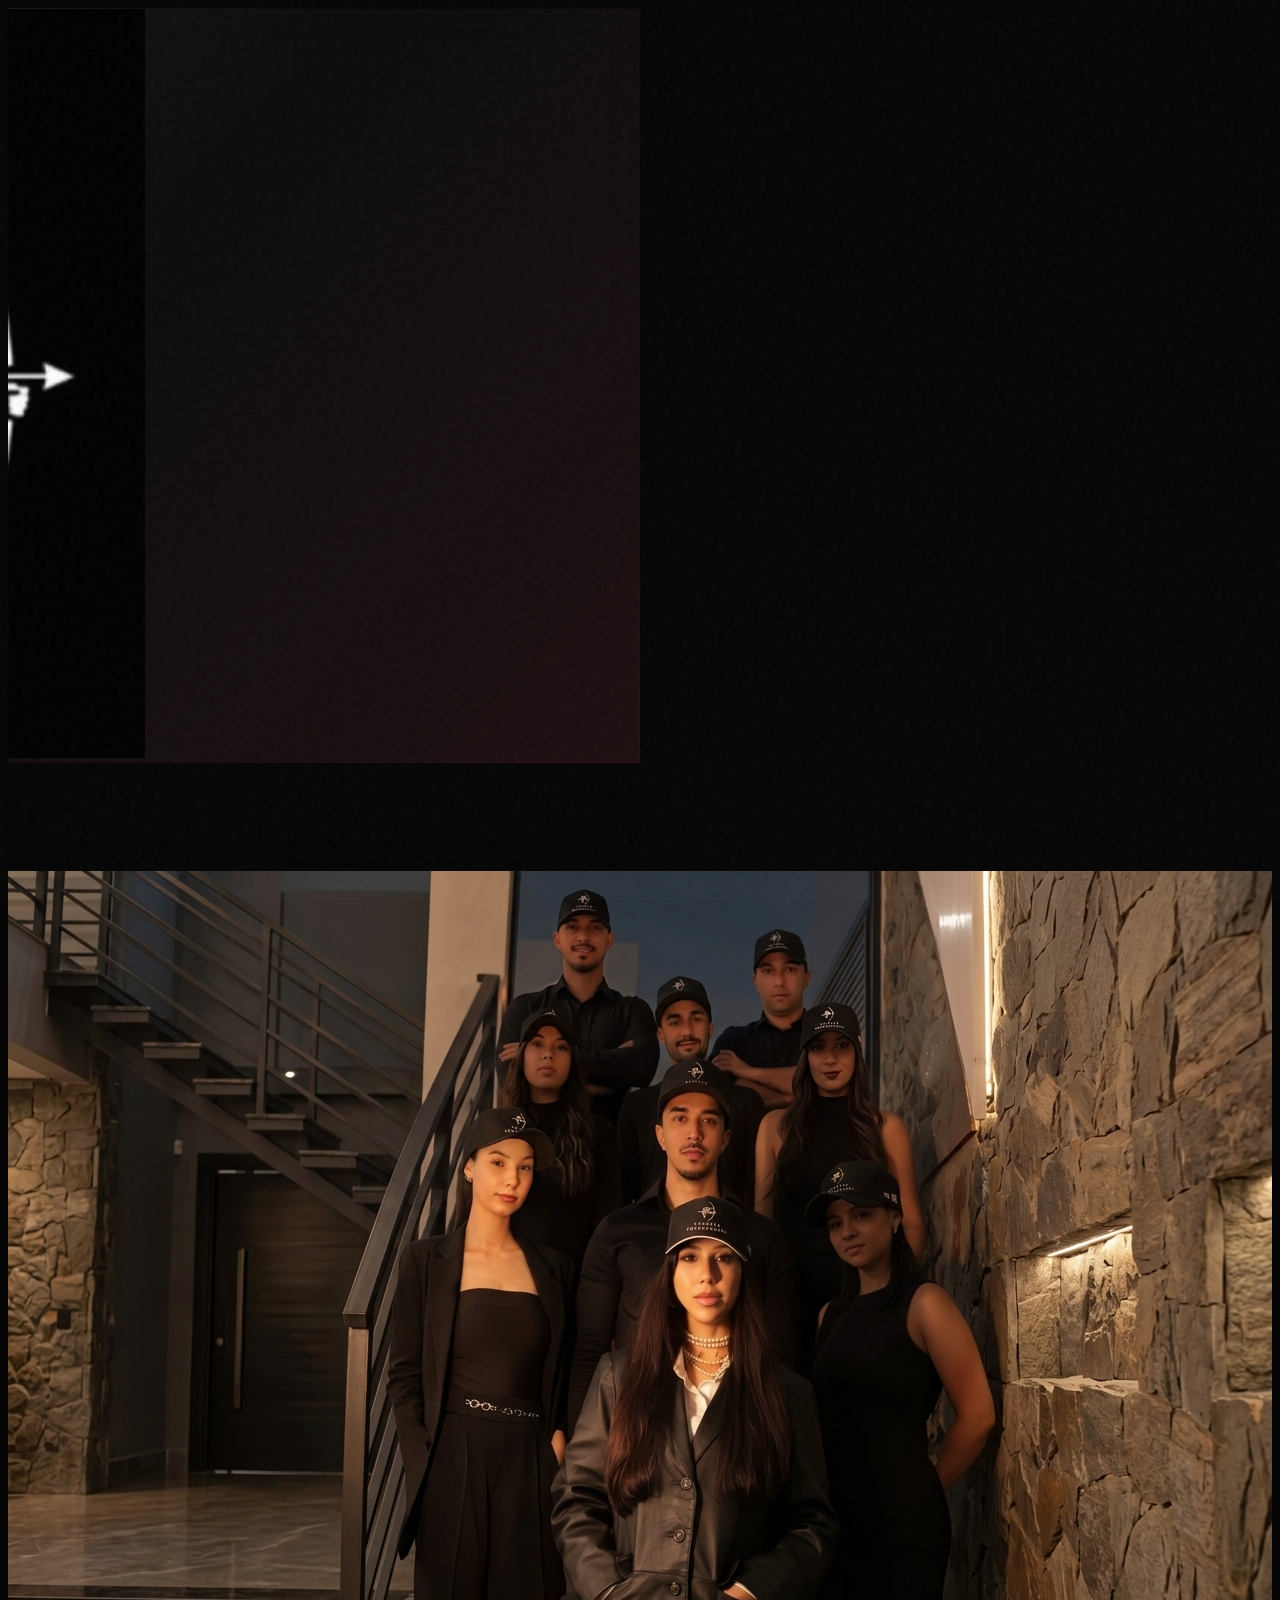
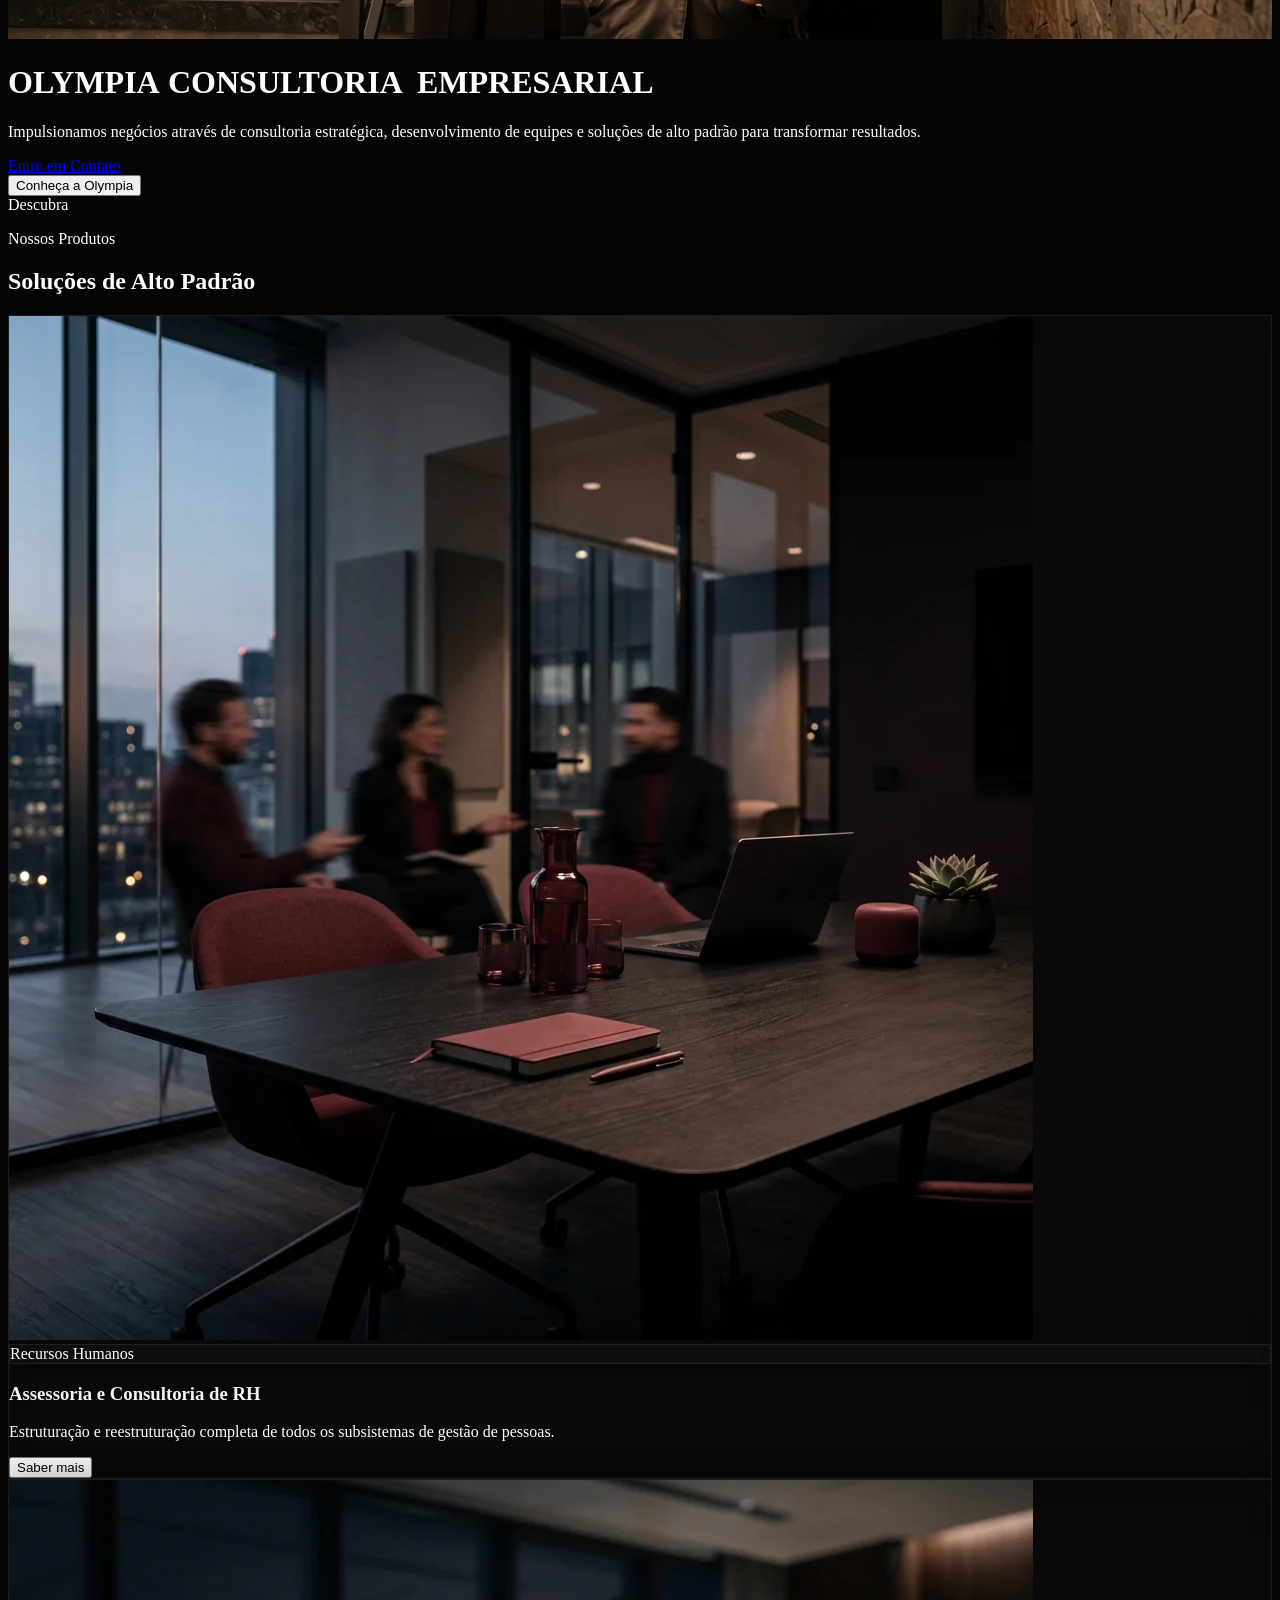
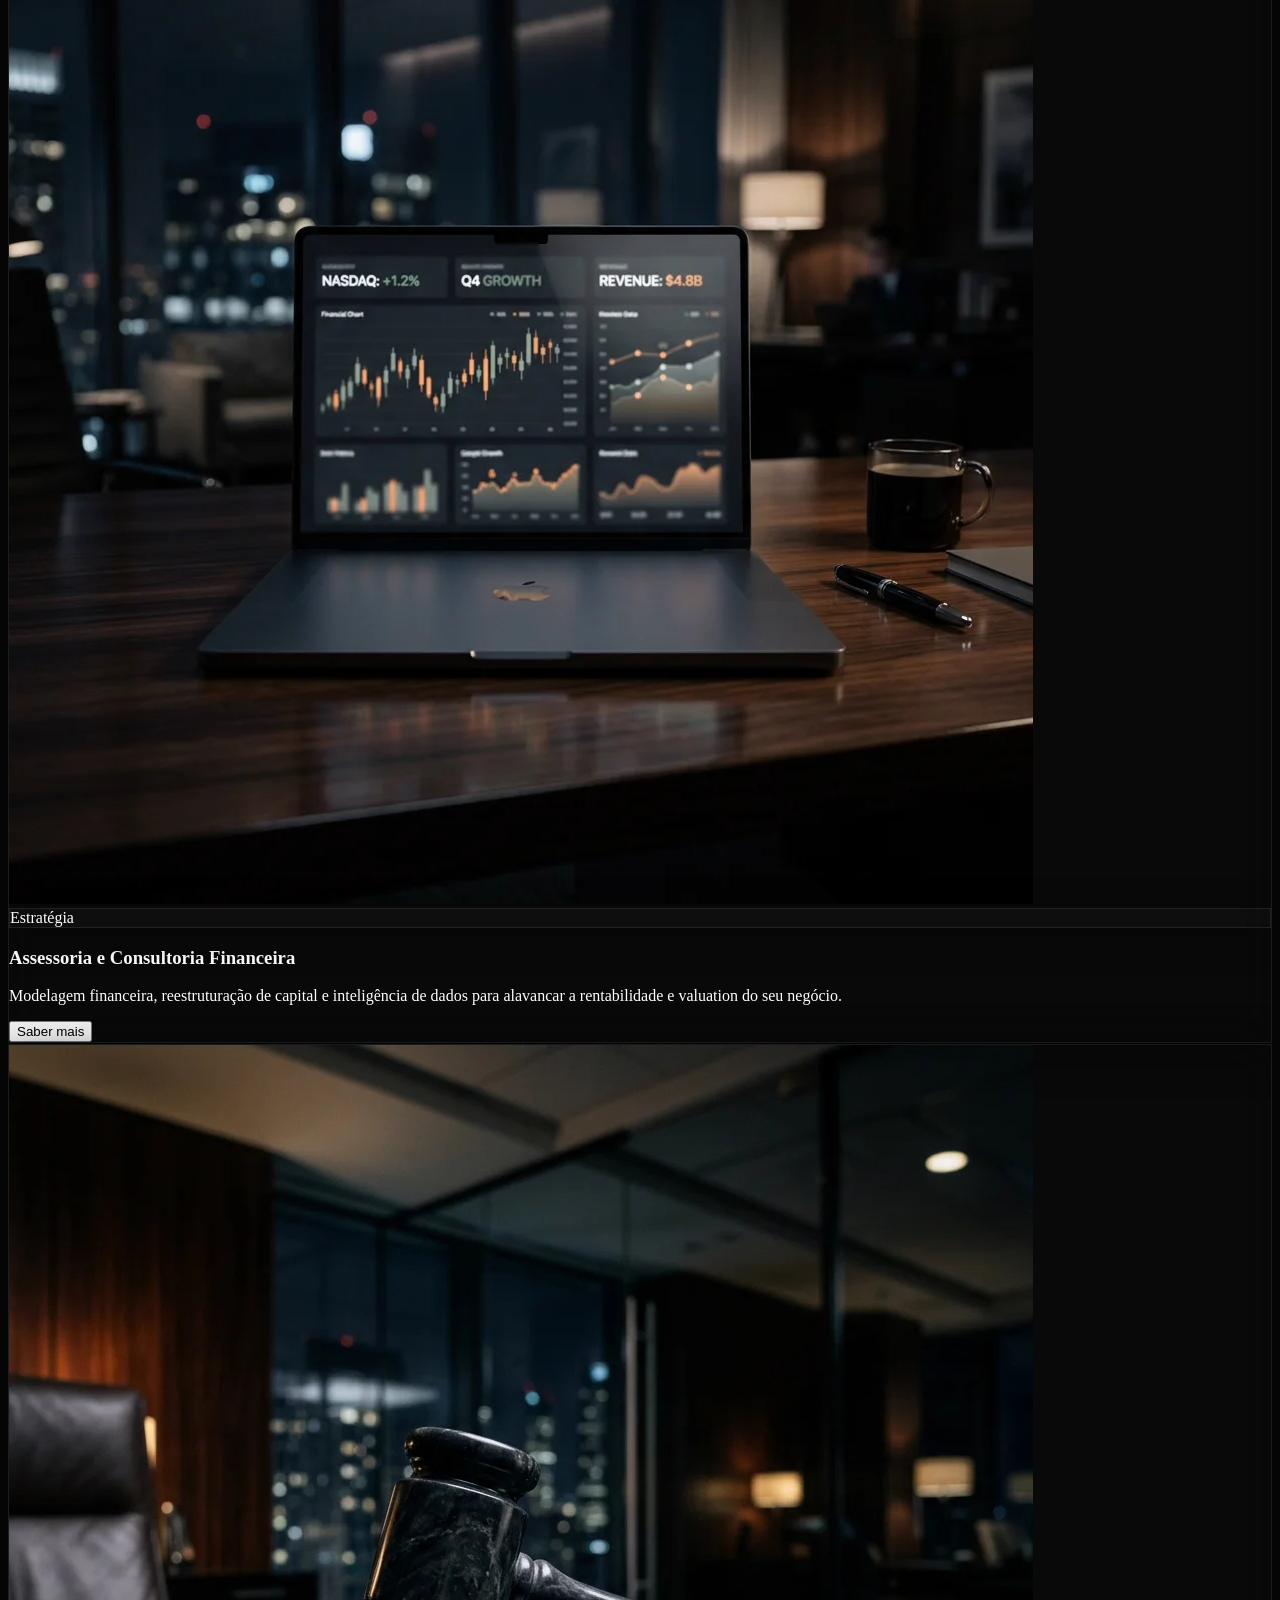
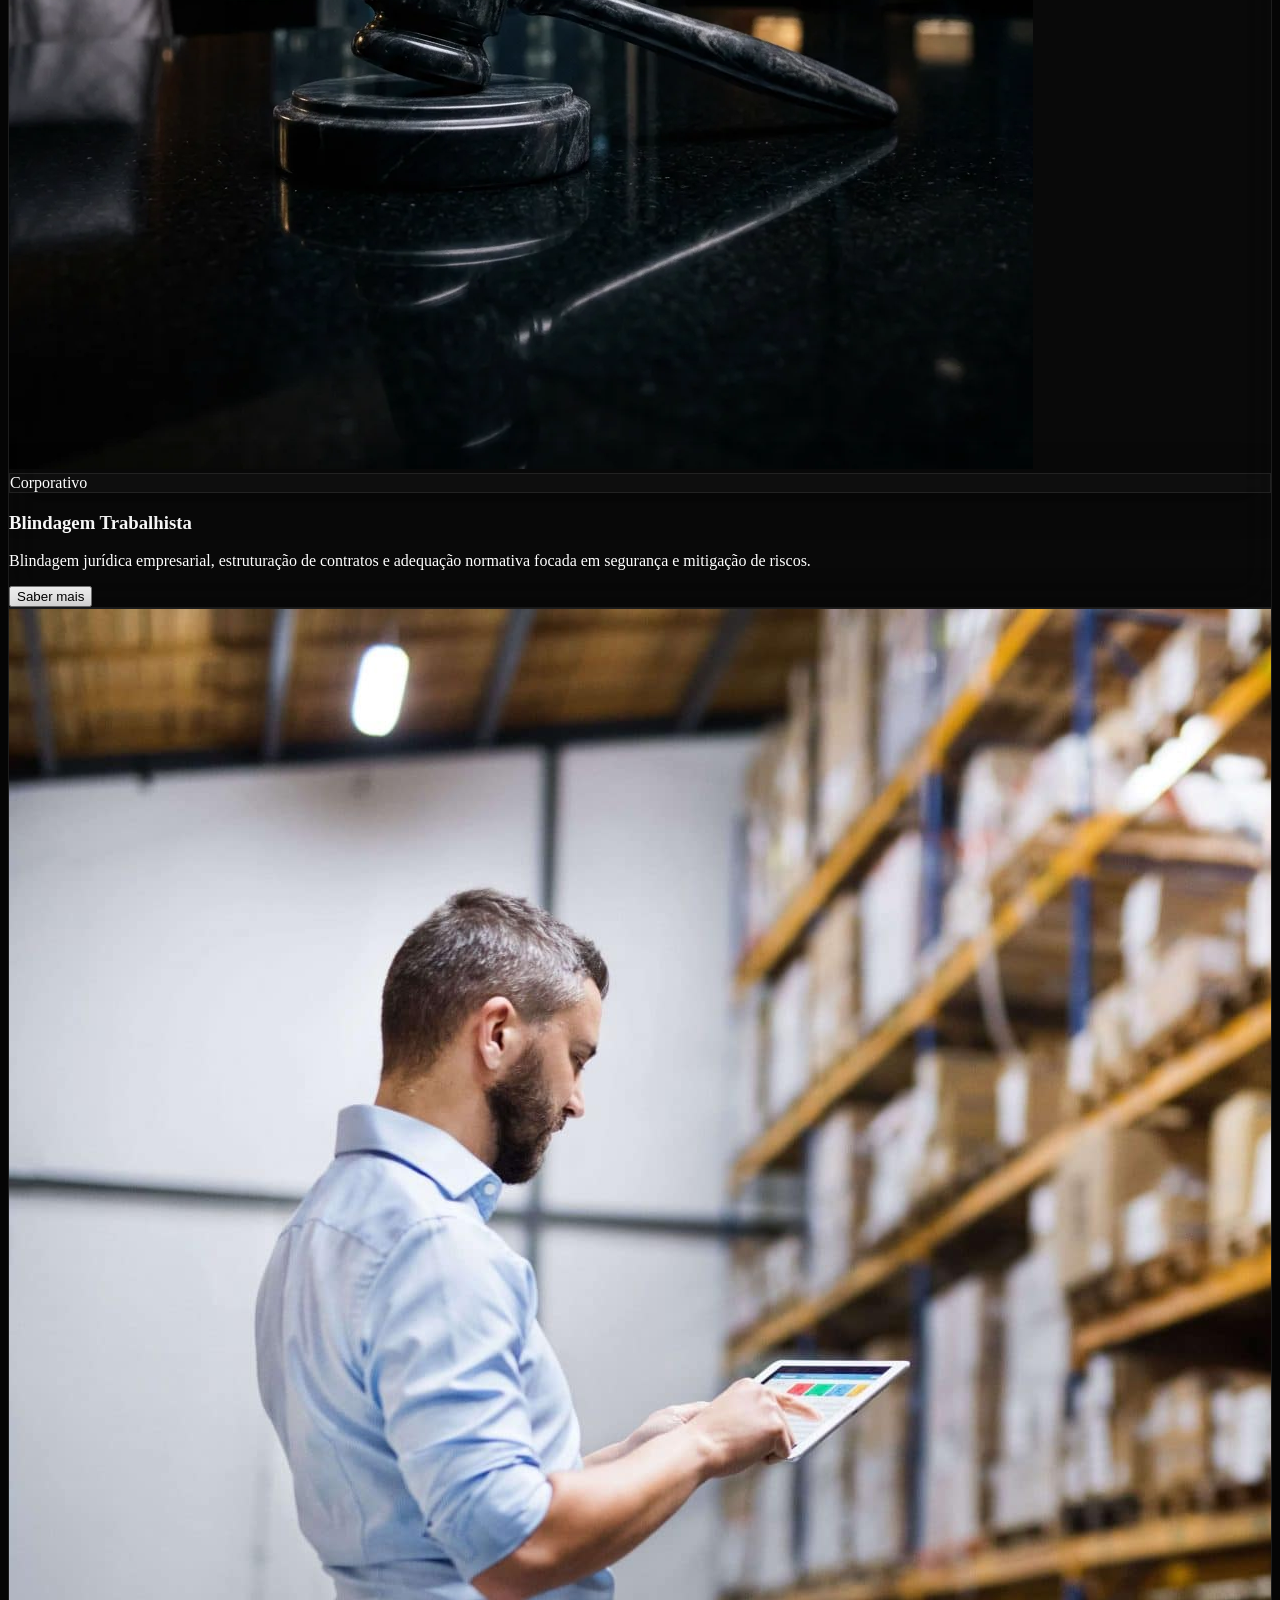
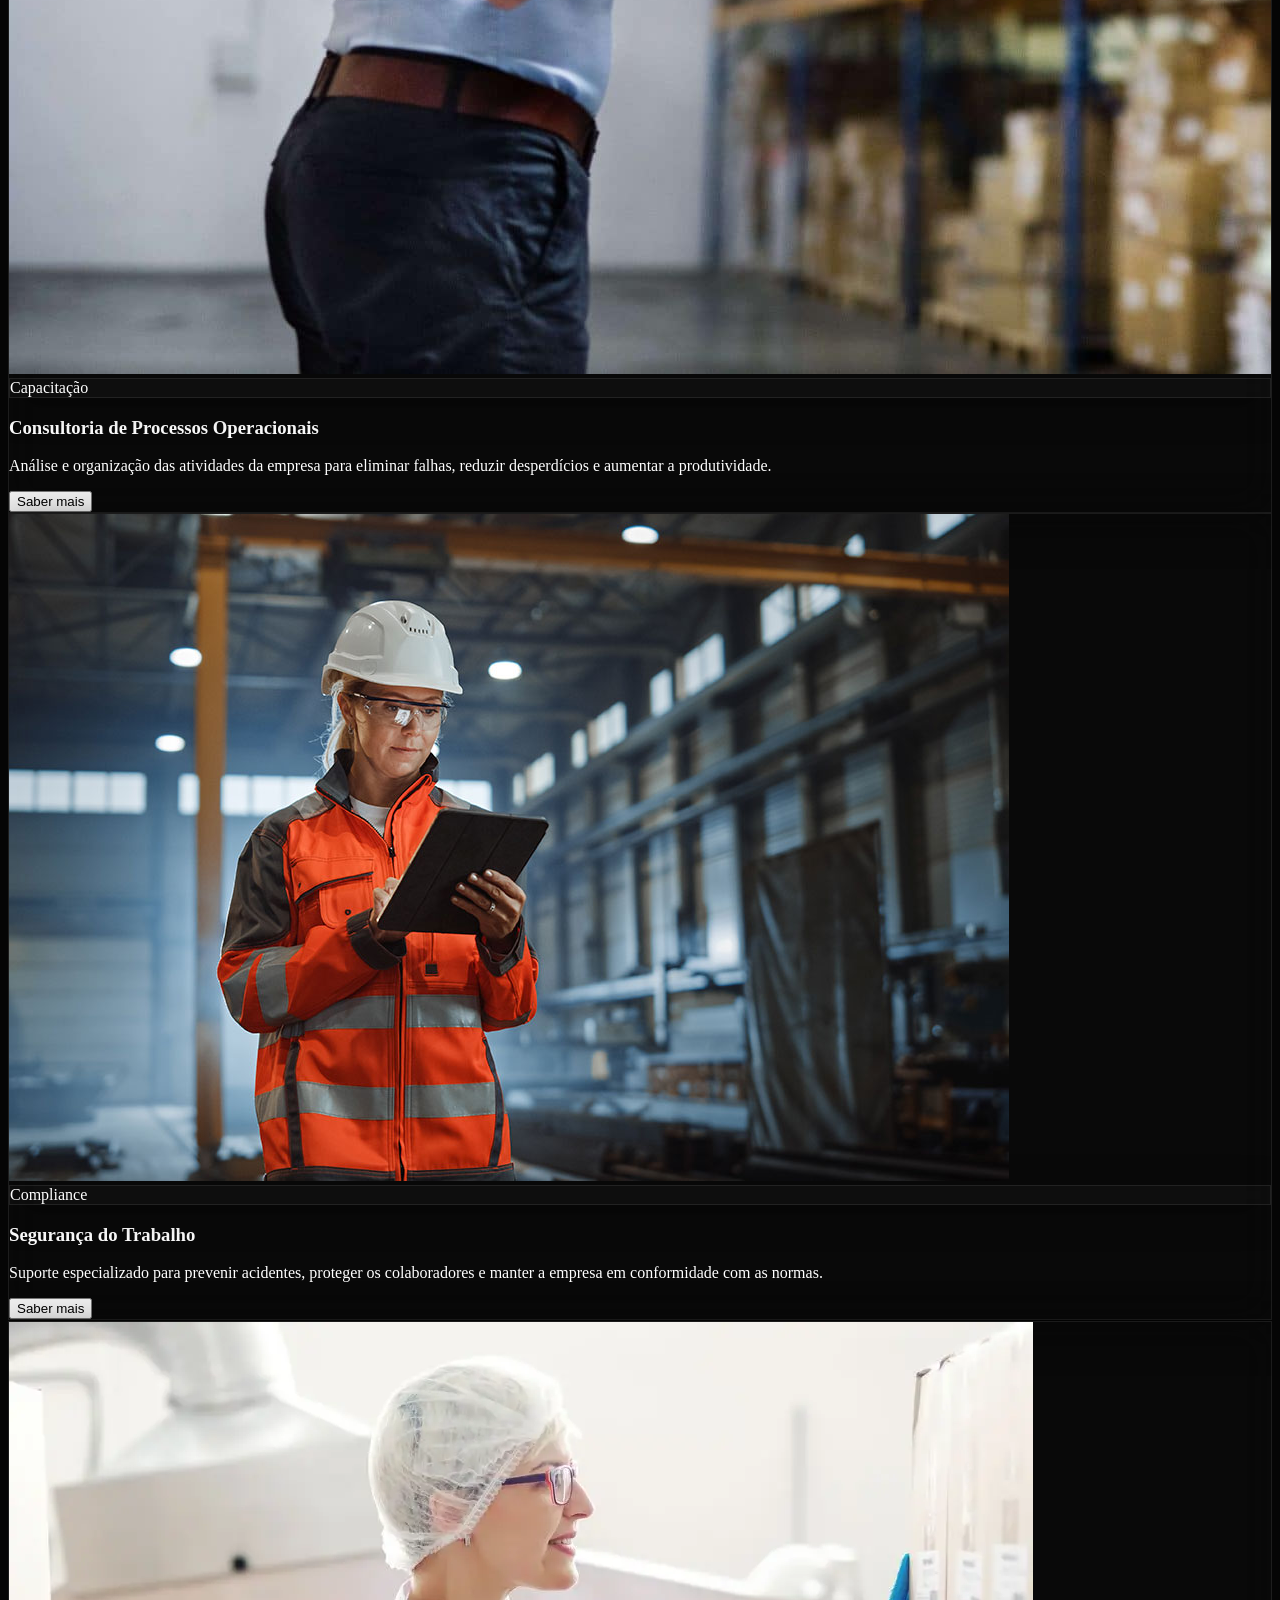
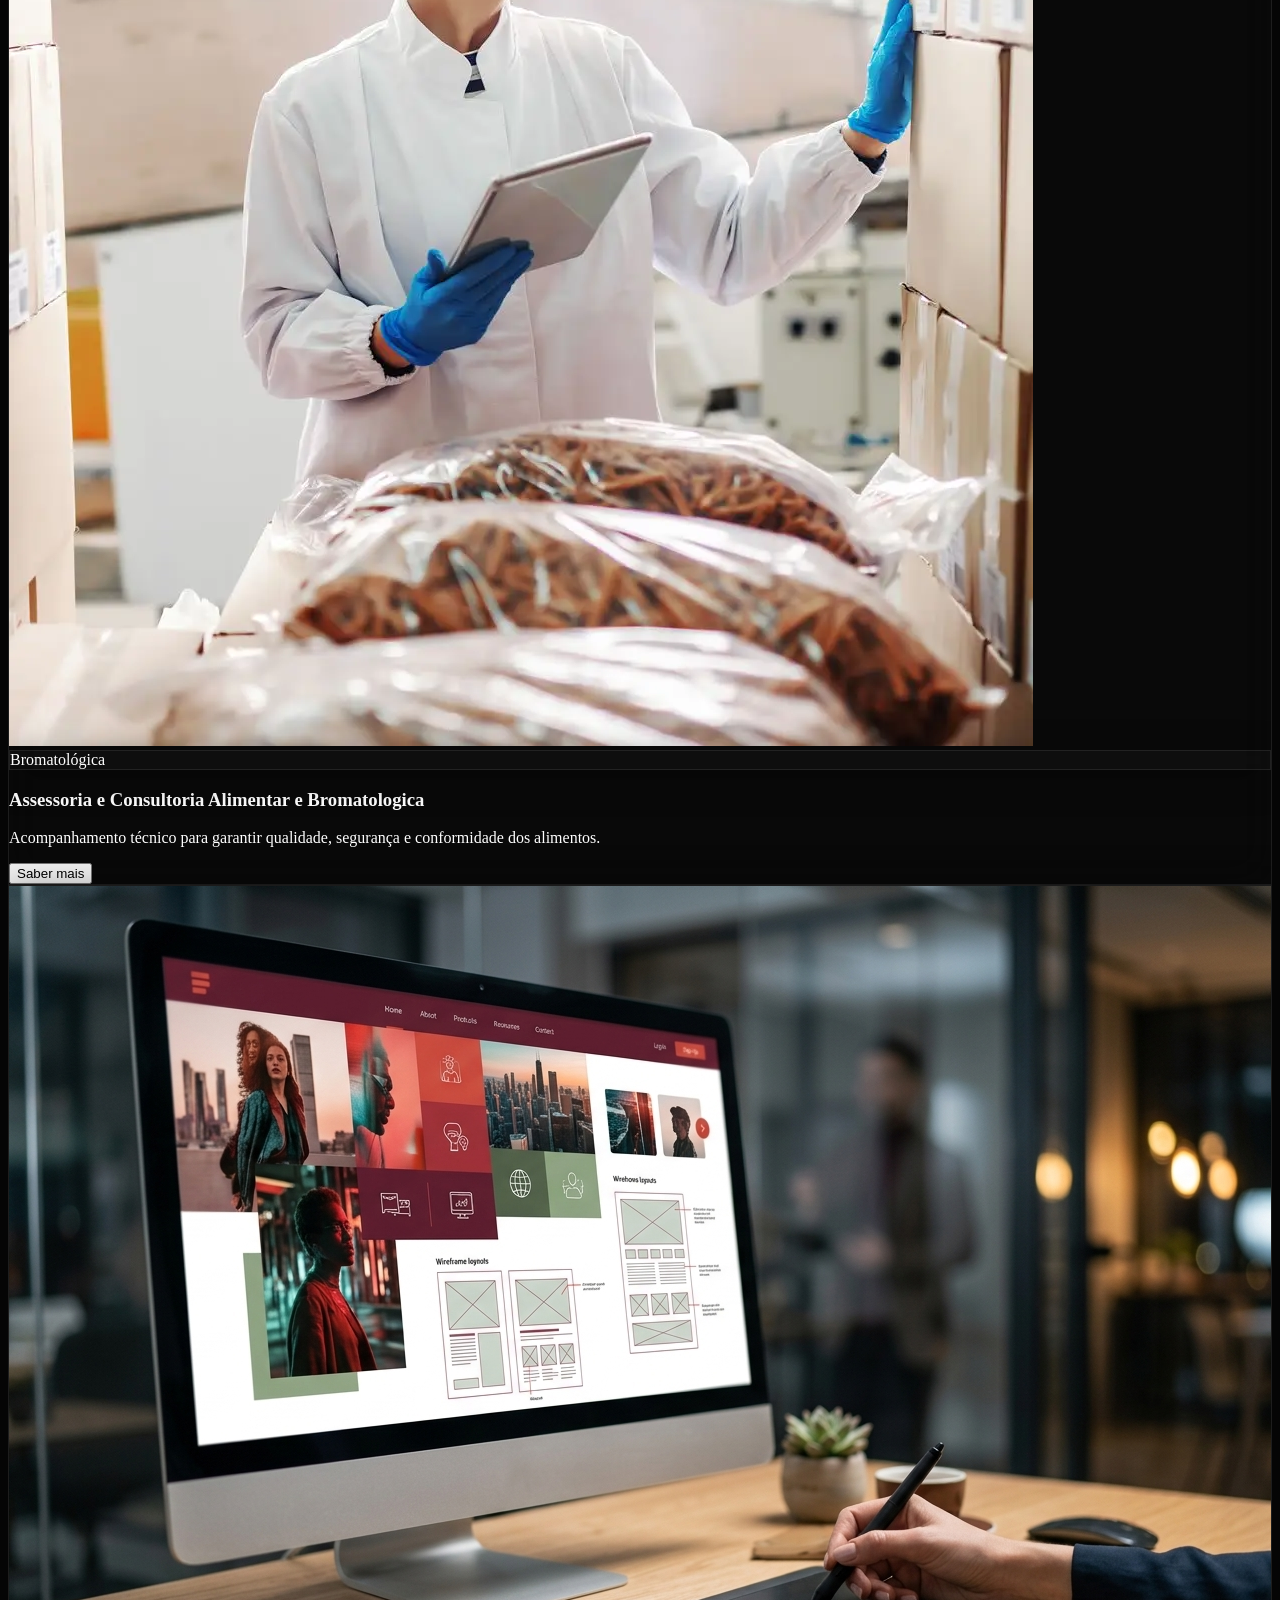
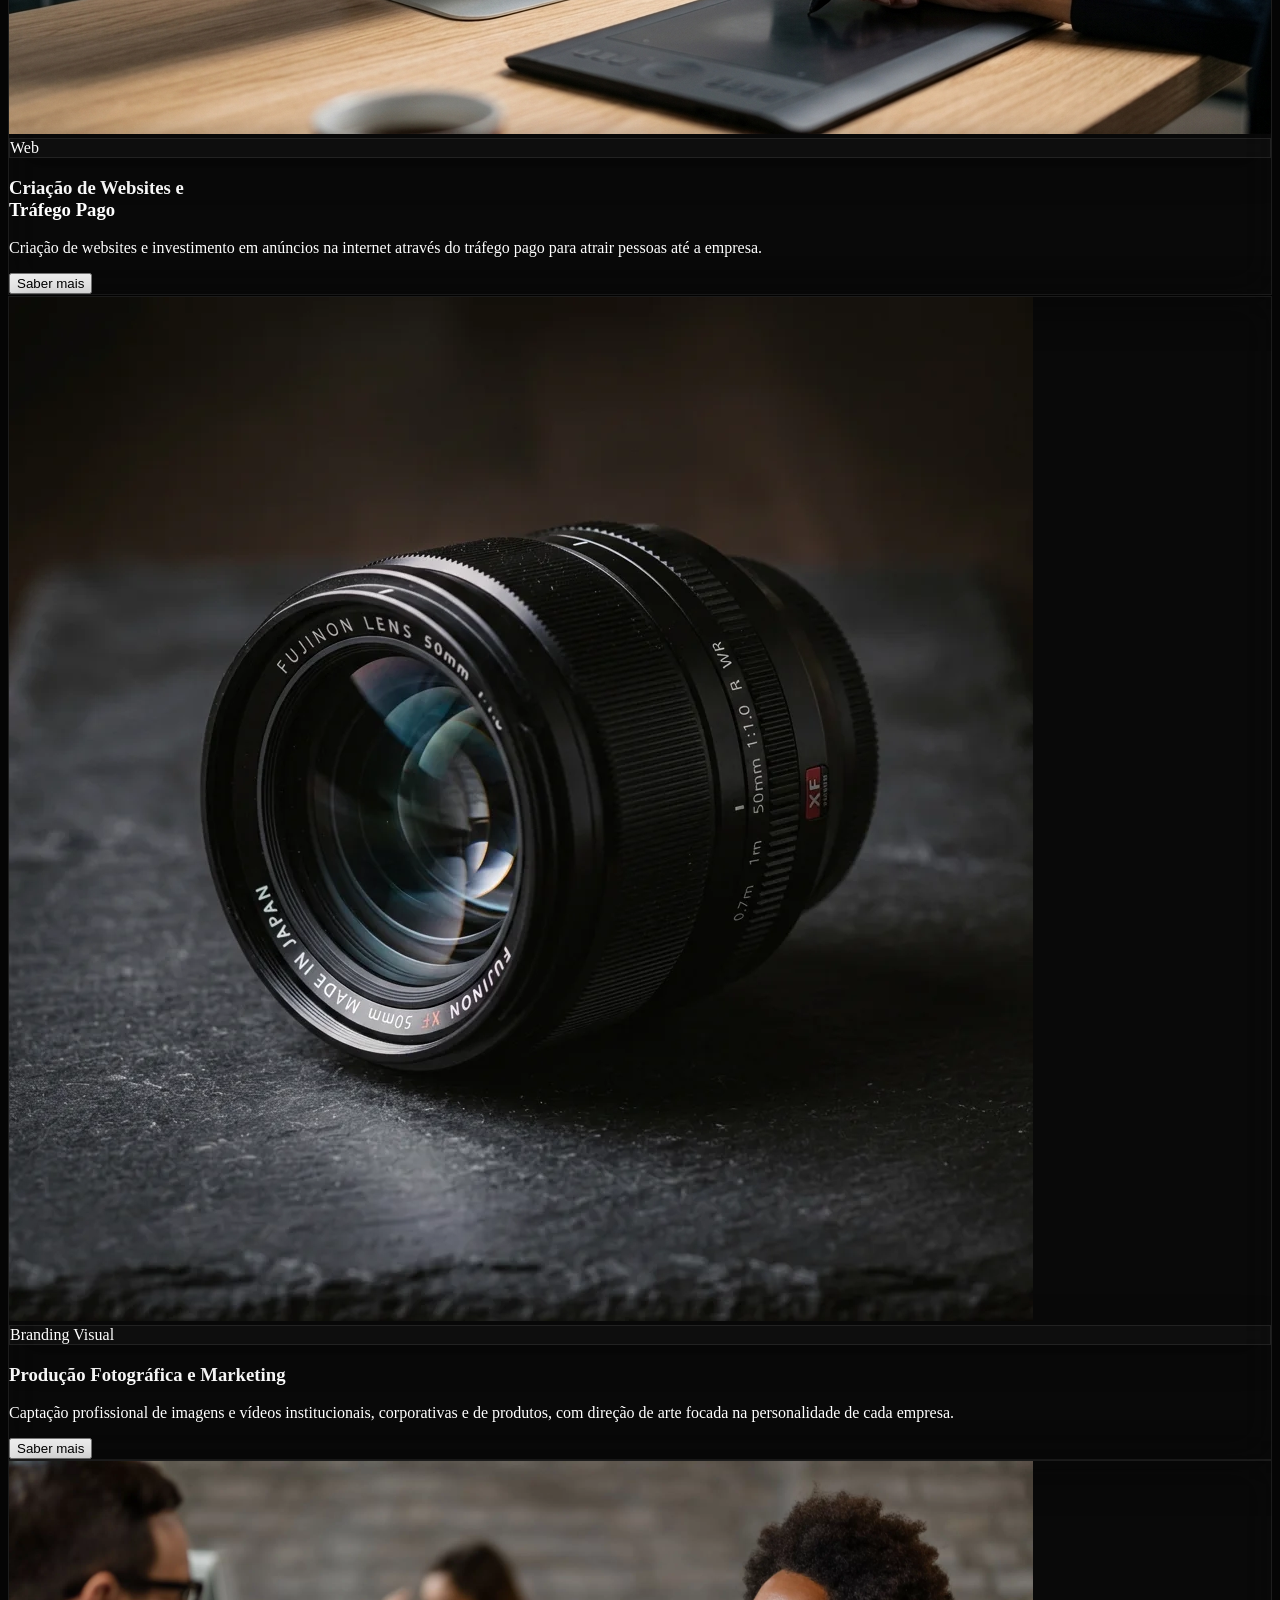
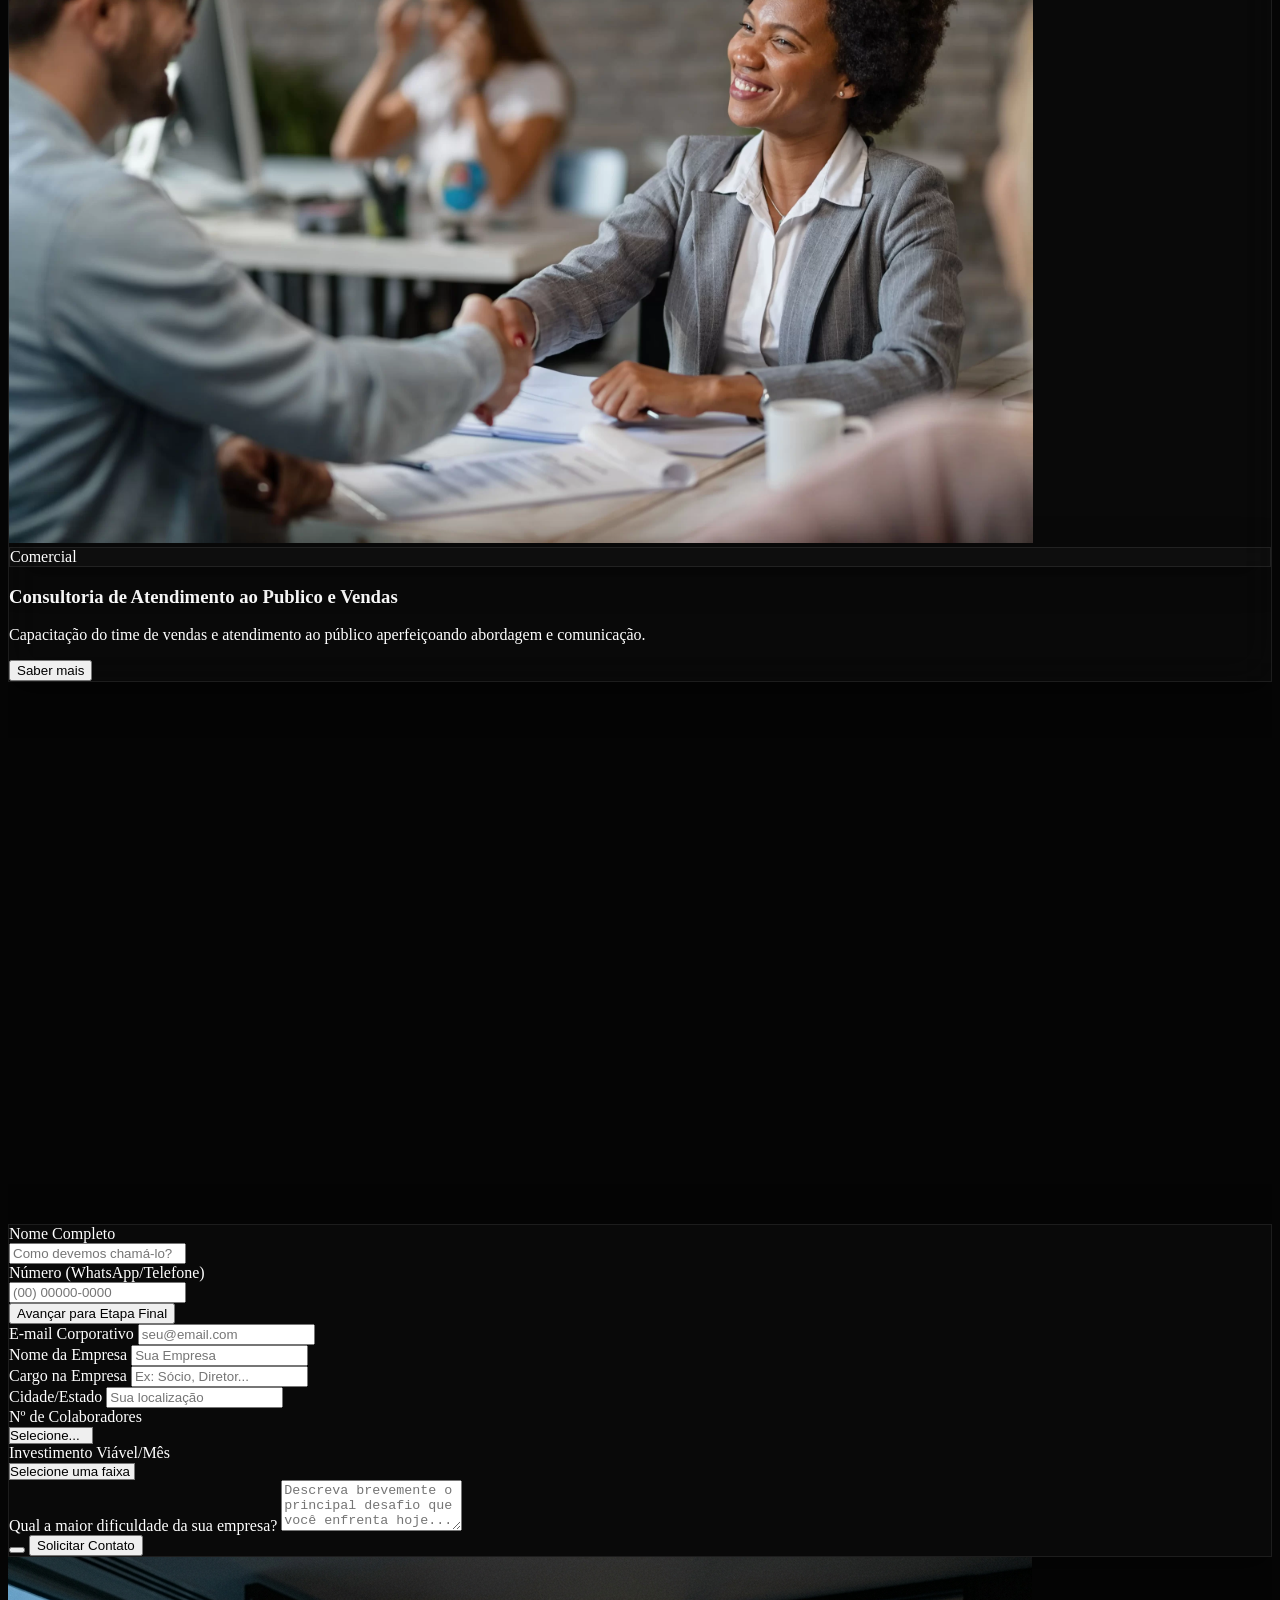
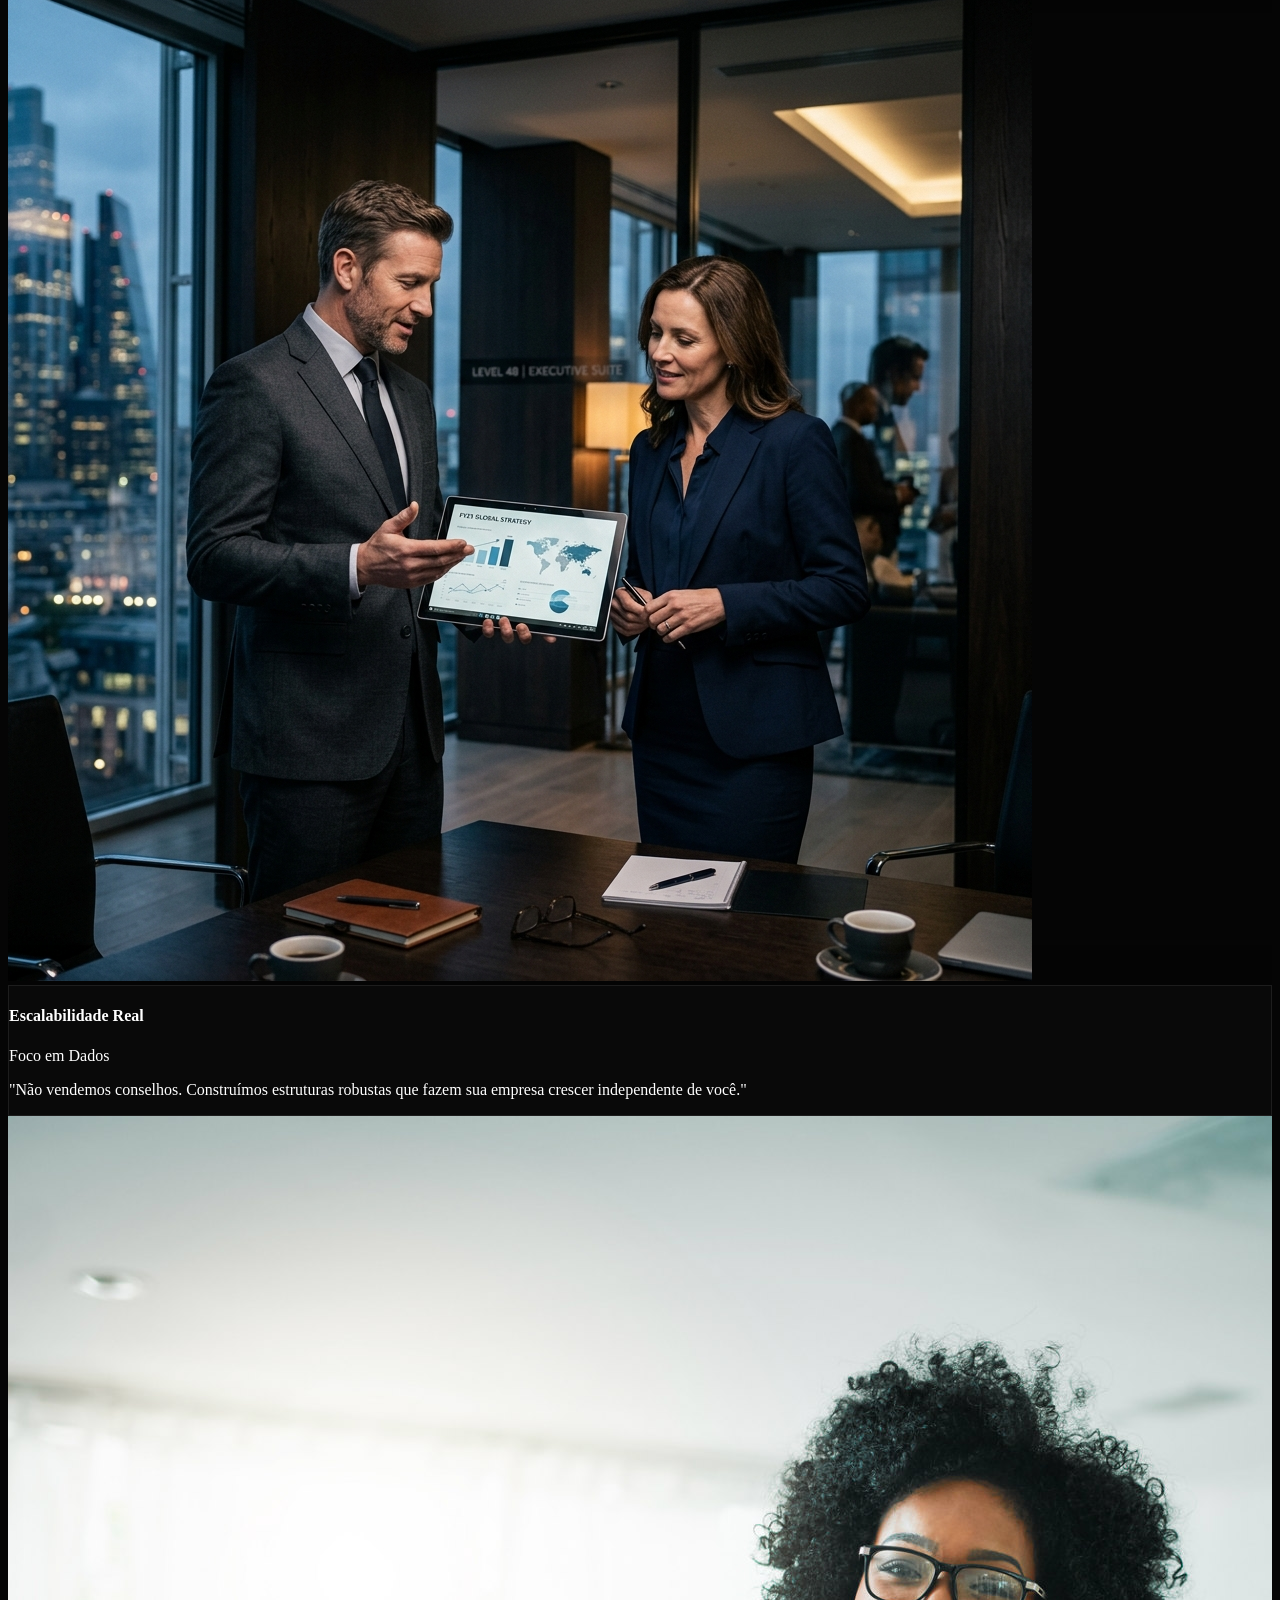
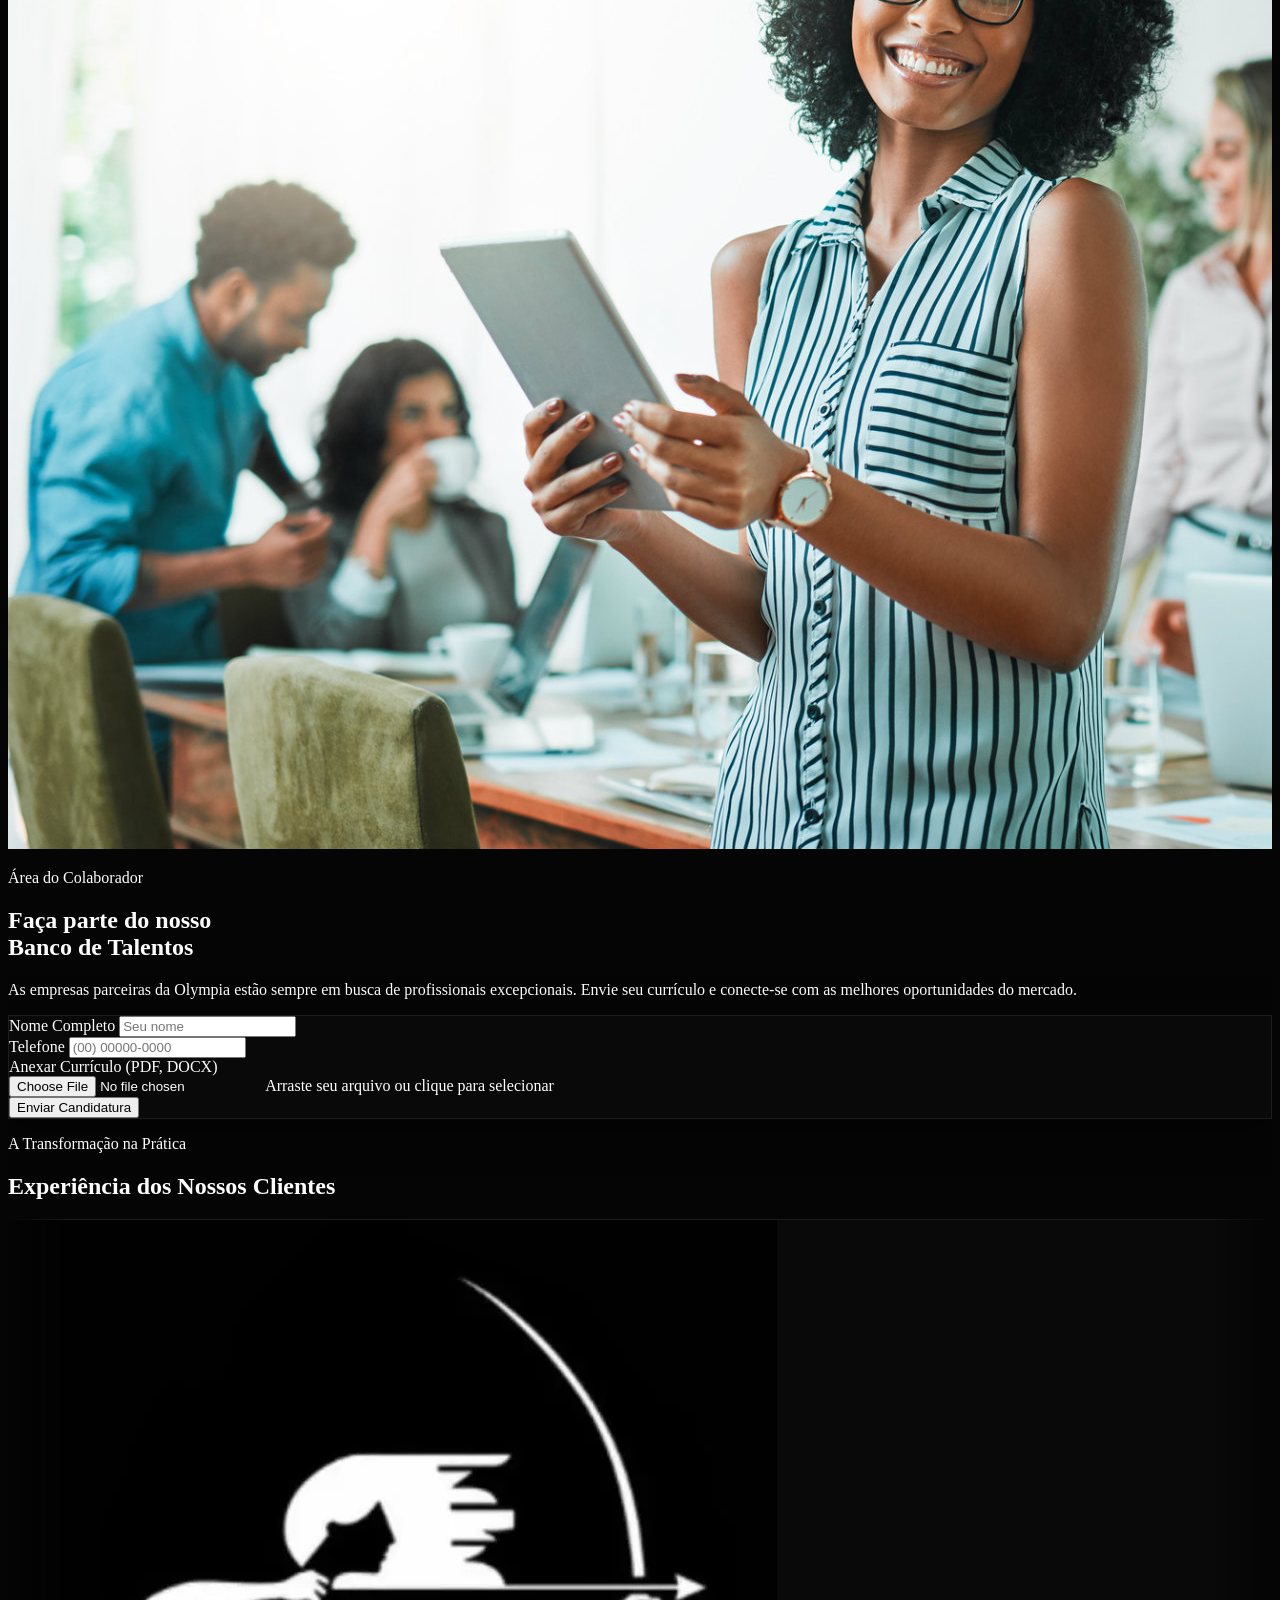
==== assets/index.html @ f4cfe23e "site limpo e pronto" ====
<!DOCTYPE html>
<html lang="pt-BR" class="scroll-smooth">

<head>
    <meta charset="utf-8" />
    <meta name="viewport" content="width=device-width, initial-scale=1.0" />
    <title>Olympia</title>

    <!-- Fonts -->
    <link rel="preconnect" href="https://fonts.googleapis.com">
    <link rel="preconnect" href="https://fonts.gstatic.com" crossorigin>
    <link
        href="https://fonts.googleapis.com/css2?family=Inter:wght@300;400;500;600;700&family=Outfit:wght@300;400;500;600;700;800;900&display=swap"
        rel="stylesheet">

    <!-- Tailwind CSS -->
    <script src="https://cdn.tailwindcss.com"></script>

    <!-- Iconify -->
    <script src="https://code.iconify.design/3/3.1.0/iconify.min.js"></script>

    <!-- Tailwind Config -->
    <script>
        tailwind.config = {
            theme: {
                extend: {
                    colors: {
                        primary: {
                            50: 'var(--color-primary-50)',
                            100: 'var(--color-primary-100)',
                            200: 'var(--color-primary-200)',
                            300: 'var(--color-primary-300)',
                            400: 'var(--color-primary-400)',
                            500: 'var(--color-primary-500)',
                            600: 'var(--color-primary-600)',
                            700: 'var(--color-primary-700)',
                            800: 'var(--color-primary-800)',
                            900: 'var(--color-primary-900)',
                            950: 'var(--color-primary-950)',
                        },
                        secondary: {
                            950: 'var(--color-secondary-950)',
                        },
                        base: {
                            900: '#111111',
                            950: '#050505',
                        }
                    },
                    fontFamily: {
                        sans: ['Inter', 'sans-serif'],
                        heading: ['Outfit', 'sans-serif'],
                    },
                    backgroundImage: {
                        'gradient-radial': 'radial-gradient(var(--tw-gradient-stops))',
                    },
                    animation: {
                        'blob': 'blob 15s infinite alternate',
                        'float': 'float 10s infinite alternate ease-in-out',
                        'pulse-slow': 'pulse 4s cubic-bezier(0.4, 0, 0.6, 1) infinite',
                        'glow': 'glow 3s ease-in-out infinite alternate',
                        'spin-slow': 'spin 15s linear infinite',
                        'scroll-x': 'scroll-x 60s linear infinite',
                    },
                    keyframes: {
                        blob: {
                            '0%': { transform: 'translate(0px, 0px) scale(1)' },
                            '33%': { transform: 'translate(30px, -50px) scale(1.1)' },
                            '66%': { transform: 'translate(-20px, 20px) scale(0.9)' },
                            '100%': { transform: 'translate(0px, 0px) scale(1)' }
                        },
                        float: {
                            '0%': { transform: 'translateY(0) scale(1)' },
                            '100%': { transform: 'translateY(-20px) scale(1.05)' }
                        },
                        glow: {
                            '0%': { boxShadow: '0 0 20px var(--color-glow-base)' },
                            '100%': { boxShadow: '0 0 40px var(--color-glow-strong), 0 0 60px var(--color-glow-base)' }
                        },
                        'scroll-x': {
                            '0%': { transform: 'translate3d(0, 0, 0) rotate(0.001deg)' },
                            '100%': { transform: 'translate3d(-50%, 0, 0) rotate(0.001deg)' }
                        }
                    }
                }
            }
        }

    </script>


    <!-- Custom CSS -->
    <style>
        /* Base Variables */
        :root {
            --cursor-size: 24px;
            --cursor-hover-size: 80px;

            /* BORDEAUX THEME (DEFAULT) */
            --color-primary-50: #fdf3f4;
            --color-primary-100: #fbe5e7;
            --color-primary-200: #f6d0d5;
            --color-primary-300: #efaab2;
            --color-primary-400: #e37785;
            --color-primary-500: #d1485a;
            --color-primary-600: #b82d41;
            --color-primary-700: #9b2131;
            --color-primary-800: #821f2d;
            --color-primary-900: #721e2a;
            --color-primary-950: #400c14;

            --color-secondary-950: #400c14;
            /* Bordeaux uses primary for secondary mapping */

            --color-primary-rgb: 155, 33, 49;
            --color-glow-base: rgba(155, 33, 49, 0.3);
            --color-glow-strong: rgba(155, 33, 49, 0.6);
            --color-primary-gradient-1: #9b2131;
            --color-primary-gradient-2: #821f2d;
            --color-primary-gradient-3: #b82d41;

            /* Custom Scrollbar theme var */
            --color-scrollbar-hover: #9b2131;
        }

        html,
        body {
            background-color: #050505;
            /* Deep black */
            color: #ffffff;
            overflow-x: clip;
            /* Fix for position: sticky while preventing horizontal scroll */
            scroll-behavior: smooth;
        }

        /* Custom Scrollbar */
        ::-webkit-scrollbar {
            width: 6px;
        }

        ::-webkit-scrollbar-track {
            background: #050505;
        }

        ::-webkit-scrollbar-thumb {
            background: rgba(255, 255, 255, 0.15);
            border-radius: 4px;
        }

        ::-webkit-scrollbar-thumb:hover {
            background: var(--color-scrollbar-hover);
        }

        /* Noise Overlay */
        .noise-overlay {
            position: fixed;
            top: 0;
            left: 0;
            width: 100vw;
            height: 100vh;
            pointer-events: none;
            z-index: 50;
            opacity: 0.035;
            background-image: url("data:image/svg+xml,%3Csvg viewBox='0 0 200 200' xmlns='http://www.w3.org/2000/svg'%3E%3Cfilter id='noiseFilter'%3E%3CfeTurbulence type='fractalNoise' baseFrequency='0.75' numOctaves='3' stitchTiles='stitch'/%3E%3C/filter%3E%3Crect width='100%25' height='100%25' filter='url(%23noiseFilter)'/%3E%3C/svg%3E");

        }

        /* Glass Panel */
        .glass-panel {
            background: rgba(255, 255, 255, 0.02);
            backdrop-filter: blur(20px) saturate(180%);
            -webkit-backdrop-filter: blur(20px) saturate(180%);
            border: 1px solid rgba(255, 255, 255, 0.08);
            box-shadow: 0 8px 32px 0 rgba(0, 0, 0, 0.5);
            position: relative;
            overflow: hidden;
            transition: all 0.4s cubic-bezier(0.2, 0.8, 0.2, 1);
        }

        .glass-panel:hover {
            background: rgba(255, 255, 255, 0.04);
            border-color: rgba(255, 255, 255, 0.15);
            transform: translateY(-4px);
            box-shadow: 0 15px 40px rgba(155, 33, 49, 0.15);
        }

        /* Border Gradient shared style */
        .border-gradient {
            position: relative;
            background: rgba(17, 17, 17, 0.6);
            background-clip: padding-box;
            border: 1px solid transparent;
            border-radius: inherit;
        }

        .border-gradient::before {
            content: "";
            position: absolute;
            inset: 0;
            z-index: -1;
            margin: -1px;
            border-radius: inherit;
            background: linear-gradient(135deg, rgba(255, 255, 255, 0.2) 0%, rgba(255, 255, 255, 0) 50%, rgba(155, 33, 49, 0.3) 100%);
        }

        /* Ambient Blob */
        .ambient-blob {
            position: absolute;
            border-radius: 50%;
            filter: blur(90px);
            opacity: 0.4;
            z-index: -1;
            mix-blend-mode: screen;
            pointer-events: none;
        }

        /* Transparent Lettering */
        .lettering-transparent {
            color: transparent;
            -webkit-text-stroke: 1px rgba(255, 255, 255, 0.2);
            position: relative;
        }

        .lettering-transparent::before {
            content: attr(data-text);
            position: absolute;
            left: 0;
            top: 0;
            color: #fff;
            -webkit-text-stroke: 0px transparent;
            width: 0%;
            overflow: hidden;
            transition: width 1s cubic-bezier(0.19, 1, 0.22, 1);
            white-space: nowrap;
        }

        .lettering-transparent:hover::before {
            width: 100%;
        }

        /* Animations & Performance Optimizations */
        .reveal {
            opacity: 0;
            transform: translateY(40px) translateZ(0);
            filter: blur(12px);
            transition-property: opacity, transform, filter;
            transition-duration: 1.2s;
            transition-timing-function: cubic-bezier(0.2, 0.8, 0.2, 1);
            will-change: transform, opacity, filter;
            backface-visibility: hidden;
        }

        .reveal.active {
            opacity: 1;
            transform: translateY(0) translateZ(0);
            filter: blur(0px);
        }

        .reveal-fade {
            opacity: 0;
            transform: translateZ(0);
            transition-property: opacity;
            transition-duration: 2s;
            transition-timing-function: ease-in-out;
            will-change: opacity;
        }

        .reveal-fade.active {
            opacity: 1;
        }

        /* 3D Premium Title Animation (Apple/Fluxora style) */
        @keyframes premiumTextReveal {
            0% {
                opacity: 0;
                transform: translateY(80px) scale(0.85) rotateX(-50deg);
                filter: blur(20px);
            }

            100% {
                opacity: 1;
                transform: translateY(0) scale(1) rotateX(0deg);
                filter: blur(0);
            }
        }

        .reveal-premium {
            opacity: 0;
            transform-origin: bottom center;
            will-change: transform, opacity, filter;
            backface-visibility: hidden;
            display: inline-block;
        }

        .reveal-premium.active {
            animation-name: premiumTextReveal;
            animation-duration: 1.6s;
            animation-timing-function: cubic-bezier(0.16, 1, 0.3, 1);
            animation-fill-mode: forwards;
        }

        /* Text Shimmer & Aura Glow Effects */
        @keyframes shimmerGlow {
            0% {
                background-position: 200% center;
            }

            100% {
                background-position: -200% center;
            }
        }

        .text-shimmer {
            animation: shimmerGlow 10s ease-in-out infinite;
        }

        @keyframes pulseGlowWhite {

            0%,
            100% {
                filter: drop-shadow(0 0 10px rgba(255, 255, 255, 0.0));
            }

            50% {
                filter: drop-shadow(0 0 25px rgba(255, 255, 255, 0.25));
            }
        }

        @keyframes pulseGlowBordeaux {

            0%,
            100% {
                filter: drop-shadow(0 0 15px rgba(155, 33, 49, 0.2));
            }

            50% {
                filter: drop-shadow(0 0 45px rgba(255, 77, 109, 0.5));
            }
        }

        .glow-white {
            animation: pulseGlowWhite 4s ease-in-out infinite;
        }

        .glow-bordeaux {
            animation: pulseGlowBordeaux 4s ease-in-out infinite;
        }

        .ambient-blob {
            will-change: transform;
            transform: translateZ(0);
        }

        .ds-section-title {
            font-family: 'Outfit', sans-serif;
            font-size: 2.5rem;
            font-weight: 300;
            color: white;
            margin-bottom: 3rem;
            letter-spacing: -0.02em;
            display: flex;
            align-items: center;
            gap: 1rem;
        }

        .ds-section-title .number {
            color: #9b2131;
            /* Bordeaux */
            font-weight: 500;
            font-size: 1.5rem;
        }

        /* Custom Buttons */
        .btn-primary {
            background: linear-gradient(135deg, #9b2131 0%, #721e2a 100%);
            color: white;
            box-shadow: 0 4px 15px rgba(155, 33, 49, 0.3);
            border: 1px solid rgba(255, 255, 255, 0.1);
            transition: all 0.3s ease;
        }

        .btn-primary:hover {
            box-shadow: 0 8px 25px rgba(155, 33, 49, 0.5);
            transform: translateY(-2px);
            border-color: rgba(255, 255, 255, 0.3);
        }

        .btn-secondary {
            background: rgba(255, 255, 255, 0.05);
            backdrop-filter: blur(10px);
            color: white;
            border: 1px solid rgba(255, 255, 255, 0.1);
            transition: all 0.3s ease;
        }

        .btn-secondary:hover {
            background: rgba(255, 255, 255, 0.1);
            border-color: rgba(255, 255, 255, 0.3);
            transform: translateY(-2px);
        }

        .btn-outline {
            background: transparent;
            color: white;
            border: 1px solid rgba(155, 33, 49, 0.5);
            transition: all 0.3s ease;
        }

        .btn-outline:hover {
            background: rgba(155, 33, 49, 0.1);
            border-color: #9b2131;
        }

        /* Section Container */
        .ds-section {
            padding: 8rem 0;
            position: relative;
            border-bottom: 1px solid rgba(255, 255, 255, 0.05);
        }

        /* Table */
        .ds-spec-table {
            width: 100%;
            border-collapse: collapse;
        }

        .ds-spec-row {
            border-bottom: 1px solid rgba(255, 255, 255, 0.05);
        }

        .ds-spec-row td {
            padding: 2rem 0;
            vertical-align: top;
        }

        .ds-spec-label {
            font-size: 0.75rem;
            text-transform: uppercase;
            letter-spacing: 0.1em;
            color: rgba(255, 255, 255, 0.4);
            width: 150px;
            font-family: 'Inter', sans-serif;
        }

        /* Preloader Animation */
        @keyframes loadProgress {
            0% {
                transform: scaleX(0);
                transform-origin: left;
            }

            50% {
                transform: scaleX(1);
                transform-origin: left;
            }

            50.1% {
                transform: scaleX(1);
                transform-origin: right;
            }

            100% {
                transform: scaleX(0);
                transform-origin: right;
            }
        }

        .animate-loader {
            animation: loadProgress 2s cubic-bezier(0.65, 0, 0.35, 1) infinite;
        }


        /* =========================================================================
   MOBILE EXCLUSIVE OVERRIDES (Safe to protect PC version)
   ========================================================================= */
        @media (max-width: 768px) {

            /* HERO TEXT SIZING & CENTERING */
            #hero-content > div {
                align-items: center !important;
                text-align: center !important;
            }

            #parallax-p p {
                font-size: 0.875rem !important;
                line-height: 1.25rem !important;
                text-align: center !important;
                margin-left: auto !important;
                margin-right: auto !important;
            }

            #parallax-h1 h1 {
                line-height: 1 !important;
                align-items: center !important;
            }

            #parallax-h1 h1 .text-shimmer {
                padding-top: 0 !important;
                padding-bottom: 0 !important;
            }

            #parallax-h1 h1 > span.flex {
                justify-content: center !important;
            }

            /* BUTTON SIZING & CENTERING */
            #parallax-btn>div {
                margin-top: 2.5rem !important;
                gap: 1rem !important;
                align-items: center !important;
                justify-content: center !important;
            }

            #btn-whatsapp,
            #open-modal {
                height: 42px !important;
            }

            #btn-whatsapp>div,
            #open-modal>div.z-10 {
                padding-left: 1rem !important;
                padding-right: 1rem !important;
                font-size: 10px !important;
                letter-spacing: 0.05em !important;
                gap: 0.35rem !important;
            }

            #open-modal>div.z-10 {
                padding-right: 0.75rem !important;
            }

            #open-modal span.bg-white\/10 {
                width: 24px !important;
                height: 24px !important;
            }

            /* HERO BACKGROUND GRADIENTS & IMAGE EXPOSURE */
            #hero-video-wrapper>div.bg-gradient-to-r {
                /* Remove dark filter to brighten the image */
                background: transparent !important;
            }

            #hero-video-wrapper>div.bg-gradient-to-b {
                display: none !important;
            }
            
            #hero-video {
                /* Center image properly to show people */
                object-position: center center !important;
            }


            /* MODAL "CONHEÇA A OLYMPIA" SIZING AND CENTERING */
            #modal-olympia-content {
                padding: 1.25rem !important;
                max-height: 70vh !important;
                overflow-y: auto !important;
            }

            #modal-olympia-content h2 {
                font-size: 1.25rem !important;
                margin-bottom: 0.5rem !important;
            }

            #modal-olympia-content .space-y-4> :not([hidden])~ :not([hidden]) {
                margin-top: 0.5rem !important;
            }

            #modal-olympia-content .space-y-4 {
                font-size: 11px !important;
                line-height: 1.4 !important;
            }

            #modal-olympia-content .mt-8.pt-8 {
                margin-top: 1rem !important;
                padding-top: 1rem !important;
            }

            #modal-olympia-content .mt-8.pt-8 p {
                font-size: 9px !important;
                margin-bottom: 0.5rem !important;
            }

            #modal-olympia-content .mt-8.pt-8 a {
                width: 2.5rem !important;
                height: 2.5rem !important;
            }

            #close-modal {
                top: 0.75rem !important;
                right: 0.75rem !important;
                padding: 0.25rem !important;
            }

            #close-modal .iconify {
                width: 16px !important;
                height: 16px !important;
            }

            /* NAVBAR SIZING AND CLEANUP */
            nav {
                padding: 0.5rem 0.75rem !important;
            }

            nav > div > a.flex {
                gap: 0.5rem !important;
            }

            nav a .w-14.h-14 {
                width: 1.5rem !important;
                height: 1.5rem !important;
            }

            nav a .text-lg {
                font-size: 0.75rem !important;
                letter-spacing: 0.05em !important;
            }

            nav > div > div.flex.items-center.gap-4 {
                display: flex !important;
                flex: 1 !important;
                justify-content: center !important;
            }

            nav .flex.lg\:hidden {
                display: flex !important;
                gap: 0.75rem !important;
                justify-content: center !important;
            }

            /* PRODUCT CARDS (GRADE DE PRODUTOS) SIZING */
            #services .grid .glass-panel>div:first-child {
                height: 110px !important;
            }

            #services .grid .glass-panel>div:last-child {
                padding: 1rem 1rem 0.75rem 1rem !important;
                margin-top: -1rem !important;
            }

            #services .grid .glass-panel h3 {
                font-size: 1rem !important;
                margin-bottom: 0.25rem !important;
            }

            #services .grid .glass-panel p.text-sm {
                font-size: 10px !important;
                margin-bottom: 0.5rem !important;
                line-height: 1.3 !important;
            }

            #services .grid .glass-panel .pt-6 {
                padding-top: 0.5rem !important;
            }

            /* EXPLANATION MODAL (SAIBA MAIS) SIZING */
            #modal-product-content {
                max-height: 85vh !important;
                overflow: hidden !important;
            }

            #modal-product-content>div:nth-of-type(1) {
                height: 30vh !important;
                min-height: 180px !important;
                flex-shrink: 0 !important;
            }

            #modal-product-content>div:nth-of-type(2) {
                padding: 1rem !important;
                display: flex !important;
                flex-direction: column !important;
                flex: 1 !important;
                overflow: hidden !important;
            }

            #modal-product-title {
                font-size: 1rem !important;
                line-height: 1.3 !important;
                margin-bottom: 0.75rem !important;
                flex-shrink: 0 !important;
                margin-top: 0 !important;
            }

            #modal-product-content .space-y-8 {
                overflow-y: auto !important;
                flex: 1 !important;
                padding-right: 0.5rem !important;
                margin-bottom: 0.5rem !important;
            }

            #modal-product-content .space-y-8> :not([hidden])~ :not([hidden]) {
                margin-top: 0.75rem !important;
            }

            #modal-product-content .mb-2 {
                margin-bottom: 0.15rem !important;
            }

            #modal-product-what,
            #modal-product-importance {
                font-size: 13px !important;
                line-height: 1.4 !important;
            }

            #modal-product-content .mt-10.pt-8 {
                margin-top: auto !important;
                padding-top: 0.75rem !important;
                flex-shrink: 0 !important;
            }

            #modal-product-whatsapp {
                padding: 0.4rem 1rem !important;
                font-size: 9px !important;
                width: 100% !important;
                justify-content: center !important;
                gap: 0.5rem !important;
                height: 2.5rem !important;
            }

            #modal-product-whatsapp .iconify {
                width: 12px !important;
                height: 12px !important;
            }

            #close-modal-product {
                top: 0.5rem !important;
                right: 0.5rem !important;
                padding: 0.25rem !important;
            }

            #close-modal-product .iconify {
                width: 14px !important;
                height: 14px !important;
            }

            /* COMPACT FOOTER AND DEVELOPER SIGNATURE */
            footer {
                padding-bottom: 0 !important;
            }

            footer+div {
                padding-top: 0.5rem !important;
                padding-bottom: 1.5rem !important;
            }

            /* HERO SCROLL INDICATOR CENTERING */
            #hero>div.absolute.bottom-8 {
                left: 0 !important;
                transform: none !important;
                width: 100% !important;
                display: flex !important;
                flex-direction: column !important;
                align-items: center !important;
                justify-content: center !important;
            }

            #hero>div.absolute.bottom-8 span[data-i18n="scroll_text"] {
                margin-right: -0.3em !important;
            }

            /* ESPECIALIZAÇÕES MOBILE FIX & SIZING */
            #especializacoes .glass-panel {
                padding: 1.5rem !important;
            }
            #especializacoes .grid > div {
                border-bottom: 1px solid rgba(255, 255, 255, 0.05) !important;
                padding-top: 0.75rem !important;
                padding-bottom: 0.75rem !important;
                gap: 0.75rem !important;
            }
            #especializacoes .grid > div:last-child {
                border-bottom: none !important;
                padding-bottom: 0 !important;
            }
            #especializacoes .grid > div:first-child {
                padding-top: 0 !important;
            }
            #especializacoes .grid > div > div.w-10 {
                width: 32px !important;
                height: 32px !important;
            }
            #especializacoes .grid > div > div.w-10 .iconify {
                font-size: 14px !important;
            }
            #especializacoes .grid > div > span {
                font-size: 12px !important;
            }

            /* EXPERIÊNCIAS MOBILE CAROUSEL E RESUMO */
            #experiencias .glass-panel {
                width: 75vw !important;
                max-width: 280px !important;
                padding: 1.25rem !important;
                border-radius: 1.5rem !important;
                gap: 0.5rem !important;
            }
            #experiencias .glass-panel > div.flex.items-center {
                margin-bottom: 0.5rem !important;
            }
            #experiencias .glass-panel .w-14.h-14 {
                width: 2.5rem !important;
                height: 2.5rem !important;
            }
            #experiencias .glass-panel h4 {
                font-size: 0.85rem !important;
            }
            #experiencias .glass-panel p.italic {
                font-size: 0.75rem !important;
                line-height: 1.4 !important;
                /* Limit to 4 lines with ellipsis */
                display: -webkit-box !important;
                -webkit-line-clamp: 4 !important;
                -webkit-box-orient: vertical !important;
                overflow: hidden !important;
                text-overflow: ellipsis !important;
            }

            /* FORMS MOBILE SIZING */
            form.glass-panel {
                padding: 1.5rem !important;
            }

            /* AREA DO COLABORADOR MOBILE BACKGROUND */
            #colaborador {
                background-color: #050505 !important;
                background-image: linear-gradient(to bottom, #050505 0vw, rgba(5,5,5,0.4) 30vw, rgba(5,5,5,0.4) 70vw, #050505 110vw), url('images/imagem_colaborador.jpg') !important;
                background-size: 100% 100%, 150% auto !important;
                background-repeat: no-repeat, no-repeat !important;
                background-position: top, center 15vw !important;
                padding-top: 1rem !important;
            }
            #colaborador > div > div.flex > div:first-child {
                display: none !important;
            }
            #colaborador > div > div.flex > div:last-child {
                display: flex !important;
                flex-direction: column !important;
                align-items: center !important;
                text-align: center !important;
            }
            #colaborador > div > div.flex > div:last-child > .flex.items-center.space-x-3 {
                justify-content: center !important;
                width: 100% !important;
            }
            #colaborador > div > div.flex > div:last-child > h2 {
                font-size: 1.75rem !important;
                line-height: 1.2 !important;
                margin-bottom: 0.75rem !important;
            }
            #colaborador > div > div.flex > div:last-child > p {
                font-size: 0.875rem !important;
                margin-bottom: 1.5rem !important;
            }
            #colaborador form {
                padding: 1rem !important;
                margin-top: 2rem !important;
                gap: 0.75rem !important;
                width: 85vw !important;
                max-width: 300px !important;
                margin-left: auto !important;
                margin-right: auto !important;
                border-radius: 1.5rem !important;
            }
            #colaborador form label {
                font-size: 0.65rem !important;
            }
            #colaborador form input {
                padding: 0.5rem 0.875rem !important;
                font-size: 0.8rem !important;
                border-radius: 0.5rem !important;
            }
            #colaborador form .h-32 {
                height: 4rem !important;
                gap: 0.25rem !important;
            }
            #colaborador form .h-32 span.iconify {
                width: 24px !important;
                height: 24px !important;
            }
            #colaborador form button {
                height: 2.75rem !important;
                font-size: 0.75rem !important;
                margin-top: 0 !important;
            }

            /* PREVENT STICKY HOVER EFFECTS ON MOBILE */
            .hover\:-translate-y-2:hover {
                transform: translateY(0) !important;
            }
            .group:hover .group-hover\:scale-105 {
                transform: scale(1) !important;
            }
            .hover\:border-primary-500\/50:hover {
                border-color: rgba(255, 255, 255, 0.2) !important;
            }
            .hover\:bg-white\/5:hover {
                background-color: transparent !important;
            }
        }
    </style>
</head>

<body class="antialiased selection:bg-primary-700 selection:text-white relative overflow-hidden" id="body-container">

    <!-- Preloader Splash Screen -->
    <div id="preloader"
        class="fixed inset-0 z-[99999] bg-[#020202] flex flex-col items-center justify-center transition-opacity duration-1000">
        <div class="flex flex-col items-center gap-6">
            <div class="flex flex-col items-center gap-3">
                <div
                    class="w-16 h-16 rounded-full border-gradient flex items-center justify-center bg-white/5 overflow-hidden">
                    <img src="images/logos/logo.webp" alt="Olympia Logo" class="w-full h-full object-cover">
                </div>
                <span class="text-[10px] uppercase tracking-[0.4em] text-white/60 font-medium font-inter">Olympia</span>
            </div>
            <div class="w-48 h-[1px] bg-white/5 overflow-hidden rounded-full relative">
                <div
                    class="absolute top-0 left-0 w-full h-full bg-gradient-to-r from-primary-700 via-primary-400 to-primary-700 animate-loader rounded-full drop-shadow-[0_0_5px_rgba(var(--color-primary-rgb),0.8)]">
                </div>
            </div>
        </div>
    </div>

    <div class="noise-overlay"></div>

    <!-- Navigation -->
    <nav class="fixed w-[95%] max-w-6xl z-[100] top-6 left-1/2 transition-all duration-300 py-3 px-6 md:px-8 border border-white/10 rounded-[2rem] shadow-2xl group"
        style="background-color: rgba(5, 5, 5, 0.4); -webkit-backdrop-filter: blur(24px); backdrop-filter: blur(24px); transform: translate3d(-50%, 0, 0);">

        <div class="relative z-10 max-w-screen-2xl mx-auto flex items-center justify-between">
            <a href="#hero" class="flex items-center gap-4 group">
                <div
                    class="w-14 h-14 rounded-full border-gradient flex items-center justify-center bg-white/5 group-hover:bg-white/10 transition-colors overflow-hidden">
                    <img src="images/logos/logo.webp" alt="Olympia Logo" class="w-full h-full object-cover">
                </div>
                <span class="font-heading font-semibold text-lg tracking-wide text-white">OLYMPIA</span>
            </a>
            <div class="flex items-center gap-4">
                <!-- DESKTOP NAVBAR (UNTOUCHED) -->
                <div class="hidden lg:flex items-center gap-8 nav-links">
                    <a href="#hero" data-i18n="nav_sobre"
                        class="nav-item text-xs font-medium uppercase tracking-widest text-primary-400 hover:text-primary-300 transition-colors">Sobre/Contato</a>
                    <a href="#services" data-i18n="nav_servicos"
                        class="nav-item text-xs font-medium uppercase tracking-widest text-white/50 hover:text-white transition-colors">Serviços</a>
                    <a href="#diagnostico" class="nav-item text-xs font-medium uppercase tracking-widest text-white/50 hover:text-white transition-colors" data-i18n="nav_diagnostico">Diagnóstico</a>
                    <a href="#colaborador" class="nav-item text-xs font-medium uppercase tracking-widest text-white/50 hover:text-white transition-colors" data-i18n="nav_colaborador">Área do Colaborador</a>
                    <a href="#experiencias" data-i18n="nav_experiencias"
                        class="nav-item text-xs font-medium uppercase tracking-widest text-white/50 hover:text-white transition-colors">Experiências</a>
                </div>

                <!-- Language Selector (Desktop Only) -->
                <div class="hidden lg:flex items-center gap-3 border-l border-white/10 pl-4 ml-2">
                    <button id="lang-pt"
                        class="w-5 h-[15px] rounded-[3px] overflow-hidden border border-white/30 opacity-100 transition-opacity hover:opacity-100 shadow-[0_0_10px_rgba(255,255,255,0.2)] flex items-center justify-center">
                        <span class="iconify w-full h-full object-cover" data-icon="flag:br-4x3"></span>
                    </button>
                    <div class="w-[1px] h-3 bg-white/20"></div>
                    <button id="lang-en"
                        class="w-5 h-[15px] rounded-[3px] overflow-hidden border border-white/10 opacity-60 hover:opacity-100 transition-opacity flex items-center justify-center">
                        <span class="iconify w-full h-full object-cover" data-icon="flag:us-4x3"></span>
                    </button>
                </div>

                <!-- Hamburger (Unused but kept for structure) -->
                <button class="hidden text-white ml-2">
                    <span class="iconify" data-icon="lucide:menu" data-width="24"></span>
                </button>

                <!-- MOBILE ONLY NAVBAR BUTTONS -->
                <div class="flex lg:hidden items-center gap-3">
                    <a href="#diagnostico" class="nav-item text-[9px] font-medium uppercase tracking-widest text-white/50 hover:text-white transition-colors">Diagnóstico</a>
                    <a href="#colaborador" class="nav-item text-[9px] font-medium uppercase tracking-widest text-white/50 hover:text-white transition-colors">Colaborador</a>
                </div>
            </div>
        </div>
    </nav>

    <!-- SECTION 1: HERO -->
    <header id="hero"
        class="sticky top-0 h-screen w-full flex items-center justify-center overflow-hidden bg-[#020202] z-0">
        <!-- Core Background Glows & Mesh -->
        <div class="absolute inset-0 z-0 overflow-hidden">
            <div
                class="absolute inset-0 bg-[radial-gradient(circle_at_20%_50%,_rgba(var(--color-primary-rgb),0.15),_transparent_50%)]">
            </div>
            <div
                class="ambient-blob bg-primary-700/20 w-[800px] h-[800px] -top-[300px] -left-[200px] animate-blob blur-[120px]">
            </div>
            <div class="ambient-blob bg-primary-950/40 w-[1000px] h-[1000px] bottom-[-400px] right-[-300px] animate-blob blur-[150px]"
                style="animation-delay: -5s; animation-duration: 20s;"></div>
            <div
                class="ambient-blob bg-white/5 w-[600px] h-[600px] top-[20%] left-[50%] animate-pulse-slow blur-[100px]">
            </div>

            <div class="absolute inset-0 opacity-[0.03]"
                style="background-image: linear-gradient(rgba(255,255,255,1) 1px, transparent 1px), linear-gradient(90deg, rgba(255,255,255,1) 1px, transparent 1px); background-size: 64px 64px; mask-image: radial-gradient(ellipse at center, black 40%, transparent 80%); -webkit-mask-image: radial-gradient(ellipse at center, black 40%, transparent 80%);">
            </div>
        </div>

        <!-- Right Side: Cinematic Background Video -->
        <div class="absolute inset-0 z-0 flex justify-end pointer-events-none" id="hero-video-wrapper">
            <div
                class="w-full md:w-3/4 h-full relative reveal-fade opacity-0 delay-[800ms] overflow-hidden bg-[#020202]">
                <img id="hero-video" src="images/hero_expanded.jpg" alt="Olympia Consultoria Hero Image"
                    class="absolute inset-0 w-full h-full object-cover transform-gpu"
                    style="object-position: -20% 30%;">
            </div>

            <div
                class="absolute inset-0 bg-gradient-to-r from-[#020202] via-[#020202]/95 to-transparent z-10 w-full md:w-[60%] pointer-events-none">
            </div>
            <div
                class="absolute inset-0 bg-gradient-to-b from-[#020202] via-transparent to-[#020202] opacity-80 z-10 pointer-events-none">
            </div>
        </div>

        <!-- Main Content -->
        <div class="relative z-20 px-6 w-full max-w-7xl mx-auto flex items-center" id="hero-content">
            <div class="flex flex-col items-start text-left max-w-2xl w-full pt-10">
                <div id="parallax-h1">
                    <h1 class="font-heading text-3xl md:text-4xl lg:text-[3.5rem] font-light leading-tight tracking-tight drop-shadow-2xl flex flex-col items-start"
                        style="perspective: 1000px;">
                        <!-- OLYMPIA -->
                        <span class="reveal-premium w-full" style="animation-delay: 0.1s">
                            <span class="block glow-white">
                                <span
                                    class="block bg-clip-text text-transparent bg-[linear-gradient(110deg,#fff,45%,#fff,50%,#9ca3af,55%,#fff)] bg-[length:250%_100%] text-shimmer py-2">
                                    OLYMPIA
                                </span>
                            </span>
                        </span>
                        <span class="flex flex-wrap gap-x-3 md:gap-x-5 font-medium relative w-full"
                            style="perspective: 1000px;">
                            <!-- DESIGN -->
                            <span class="reveal-premium" style="animation-delay: 0.3s">
                                <span class="block glow-primary">
                                    <span
                                        class="block bg-clip-text text-transparent bg-[linear-gradient(110deg,var(--color-primary-gradient-1),45%,var(--color-primary-gradient-1),50%,#ff8fa3,55%,var(--color-primary-gradient-1))] bg-[length:250%_100%] text-shimmer pr-2 py-2"
                                        data-i18n="hero_h1_1">CONSULTORIA&nbsp;</span>
                                </span>
                            </span>
                            <!-- SYSTEM -->
                            <span class="reveal-premium" style="animation-delay: 0.5s">
                                <span class="block glow-white" style="animation-delay: 1s">
                                    <span
                                        class="block bg-clip-text text-transparent bg-[linear-gradient(110deg,#d1d5db,45%,#d1d5db,50%,#ffffff,55%,#d1d5db)] bg-[length:250%_100%] text-shimmer pr-2 py-2"
                                        data-i18n="hero_h1_2">EMPRESARIAL&nbsp;</span>
                                </span>
                            </span>
                        </span>
                    </h1>
                </div>

                <div id="parallax-p">
                    <p class="mt-8 text-base md:text-xl text-white/50 font-light max-w-xl leading-relaxed reveal opacity-0 delay-[800ms]"
                        data-i18n="hero_p1">
                        Impulsionamos negócios através de <span class="text-white font-medium">consultoria
                            estratégica</span>, <span class="text-white font-medium">desenvolvimento de equipes</span> e
                        soluções de <span
                            class="text-primary-700 font-medium drop-shadow-[0_0_10px_rgba(var(--color-primary-rgb),0.8)]">alto
                            padrão</span> para transformar resultados.
                    </p>
                </div>

                <div id="parallax-btn">
                    <div class="mt-14 flex flex-col sm:flex-row gap-5 sm:items-center reveal opacity-0 delay-[1000ms]">
                        <a id="btn-whatsapp"
                            href="https://wa.me/5537998414859?text=Ol%C3%A1!%20Conheci%20o%20site%20da%20empresa%20e%20gostaria%20de%20saber%20um%20pouco%20mais%20sobre%20as%20consultorias%20e%20assessorias%20fornecidas."
                            target="_blank"
                            class="inline-flex relative group overflow-hidden rounded-full shadow-[0_0_30px_rgba(var(--color-primary-rgb),0.4)] hover:shadow-[0_0_40px_rgba(var(--color-primary-rgb),0.7)] hover:-translate-y-1 transition-all duration-500 bg-gradient-to-r from-primary-800 via-primary-700 to-primary-900 h-[50px] items-center">
                            <div
                                class="relative px-8 rounded-full text-[13px] font-bold uppercase tracking-widest flex items-center justify-center gap-3 text-white transition-all duration-500 w-full h-full">
                                <span data-i18n="btn_primary">Entre em Contato</span>
                                <span class="iconify transform group-hover:translate-x-1 transition-transform"
                                    data-icon="lucide:arrow-right" data-width="16"></span>
                            </div>
                        </a>
                        <button id="open-modal"
                            class="group isolate inline-flex items-center cursor-pointer overflow-hidden transition-all duration-300 hover:scale-105 hover:shadow-[0_0_40px_rgba(var(--color-primary-rgb),0.4)] bg-gradient-to-b from-white/20 via-white/0 to-white/5 rounded-full relative shadow-[0_0_20px_rgba(var(--color-primary-rgb),0.2)] h-[50px]">
                            <!-- Rotating Border Beam -->
                            <div class="absolute inset-0 overflow-hidden rounded-full">
                                <div class="absolute inset-[-100%] w-[300%] h-[300%] left-[-100%] top-[-100%] animate-[spin_3s_linear_infinite]"
                                    style="background: conic-gradient(from 0deg, transparent 0deg, transparent 80deg, rgba(var(--color-primary-rgb),0.8) 180deg, transparent 280deg, transparent 360deg);">
                                </div>
                            </div>
                            <!-- Background Mask -->
                            <div class="absolute inset-[1px] rounded-full backdrop-blur-xl z-0 bg-[#020202]/95"></div>
                            <!-- Content Container -->
                            <div
                                class="z-10 flex gap-3 sm:w-auto overflow-hidden text-[13px] font-semibold uppercase tracking-widest text-white w-full h-full rounded-full pl-8 pr-6 relative items-center justify-center">
                                <!-- Text -->
                                <span
                                    class="whitespace-nowrap relative z-10 text-white/90 group-hover:text-white transition-colors"
                                    data-i18n="btn_secondary">
                                    Conheça a Olympia
                                </span>
                                <!-- Arrow Icon -->
                                <span class="iconify transform group-hover:translate-x-1 transition-transform"
                                    data-icon="lucide:arrow-right" data-width="16"></span>
                            </div>
                        </button>
                    </div>
                </div>
            </div>
        </div>

        <!-- Scroll Indicator (Premium) -->
        <div
            class="absolute bottom-8 left-1/2 -translate-x-1/2 flex flex-col items-center gap-2 z-20 reveal opacity-0 delay-[1200ms]">
            <span class="text-[9px] uppercase tracking-[0.3em] text-white/30 font-medium"
                data-i18n="scroll_text">Descubra</span>
            <div class="animate-bounce text-white/40 mt-1">
                <span class="iconify" data-icon="lucide:chevron-down" data-width="24"></span>
            </div>
        </div>
    </header>

    <!-- INTEGRATED CONTENT WRAPPER -->
    <div
        class="relative w-full bg-[#020202] z-10 shadow-[0_-20px_50px_rgba(0,0,0,0.8)] md:rounded-t-[4rem] rounded-t-[2rem] border-t border-white/5 mt-[-10px] overflow-hidden">

        <!-- Premium Unified Background Effects -->
        <div class="absolute inset-0 z-0 pointer-events-none">
            <!-- Vercel-style Grid (Covers both sections) -->
            <div
                class="absolute inset-0 bg-[linear-gradient(rgba(255,255,255,0.02)_1px,transparent_1px),linear-gradient(90deg,rgba(255,255,255,0.02)_1px,transparent_1px)] bg-[size:64px_64px] [mask-image:radial-gradient(ellipse_60%_60%_at_50%_50%,#000_20%,transparent_100%)] -webkit-mask-image:radial-gradient(ellipse_60%_60%_at_50%_50%,#000_20%,transparent_100%);">
            </div>

            <!-- Animated Blobs Services (Top Area) -->
            <div
                class="absolute top-[10%] right-[-10%] w-[600px] h-[600px] bg-primary-900/15 rounded-full blur-[150px] animate-blob">
            </div>
            <div class="absolute top-[30%] left-[-10%] w-[500px] h-[500px] bg-primary-700/10 rounded-full blur-[120px] animate-blob"
                style="animation-delay: 2s; animation-duration: 15s;"></div>

            <!-- Animated Blobs Experiencias (Bottom Area) -->
            <div
                class="absolute bottom-[20%] left-[10%] w-[800px] h-[800px] bg-primary-950/20 rounded-full blur-[150px] animate-pulse-slow">
            </div>
            <div class="absolute bottom-[5%] right-[10%] w-[600px] h-[600px] bg-primary-900/15 rounded-full blur-[120px] animate-pulse-slow"
                style="animation-delay: 3s"></div>
        </div>

        <!-- SECTION 2: Grade de Produtos (Assessorias) -->
        <section id="services" class="relative min-h-screen w-full py-32 px-6 bg-transparent z-10">
            <div class="max-w-[1400px] mx-auto w-full relative z-10 pt-10">

                <!-- Section Header -->
                <div class="text-center mb-20 reveal">
                    <div class="flex items-center justify-center space-x-3 mb-6">
                        <div
                            class="w-1.5 h-1.5 bg-primary-500 rounded-full animate-pulse shadow-[0_0_12px_var(--color-primary-gradient-1)]">
                        </div>
                        <p class="text-[11px] uppercase tracking-[0.25em] text-white/60 font-semibold font-outfit"
                            data-i18n="services_subtitle">Nossos Produtos</p>
                        <div
                            class="w-1.5 h-1.5 bg-primary-500 rounded-full animate-pulse shadow-[0_0_12px_var(--color-primary-gradient-1)]">
                        </div>
                    </div>
                    <h2
                        class="font-heading text-4xl md:text-5xl lg:text-[4rem] font-light mb-6 text-white tracking-tight">
                        <span data-i18n="services_title_1">Soluções de</span> <span
                            class="bg-clip-text text-transparent bg-[linear-gradient(110deg,var(--color-primary-gradient-1),45%,var(--color-primary-gradient-1),50%,#ff8fa3,55%,var(--color-primary-gradient-1))] bg-[length:250%_100%] text-shimmer"
                            data-i18n="services_title_2">Alto Padrão</span>
                    </h2>
                </div>

                <!-- Dynamic Services Container -->
                <div id="services-grid"
                    class="grid grid-cols-1 md:grid-cols-2 lg:grid-cols-3 gap-8 lg:gap-12 max-w-6xl mx-auto w-full relative z-10 pb-20">
                    <!-- Services will be injected here by JS -->
                </div>
        </section>

        <!-- SECTION ESPECIALIZAÇÕES -->
        <section id="especializacoes" class="relative min-h-screen w-full py-32 px-6 bg-transparent z-10 border-t border-white/5">
            <div class="max-w-[1400px] mx-auto w-full relative z-10 pt-10">
                
                <!-- Section Header -->
                <div class="text-center mb-20 reveal">
                    <div class="flex items-center justify-center space-x-3 mb-6">
                        <div class="w-1.5 h-1.5 bg-primary-500 rounded-full animate-pulse shadow-[0_0_12px_var(--color-primary-gradient-1)]"></div>
                        <p class="text-[11px] uppercase tracking-[0.25em] text-white/60 font-semibold font-outfit" data-i18n="spec_subtitle">Nosso Time</p>
                        <div class="w-1.5 h-1.5 bg-primary-500 rounded-full animate-pulse shadow-[0_0_12px_var(--color-primary-gradient-1)]"></div>
                    </div>
                    <h2 class="font-heading text-4xl md:text-5xl lg:text-[4rem] font-light mb-6 text-white tracking-tight">
                        <span data-i18n="spec_title_1">Especializações da</span> <span class="bg-clip-text text-transparent bg-[linear-gradient(110deg,var(--color-primary-gradient-1),45%,var(--color-primary-gradient-1),50%,#ff8fa3,55%,var(--color-primary-gradient-1))] bg-[length:250%_100%] text-shimmer font-semibold" data-i18n="spec_title_2">Equipe</span>
                    </h2>
                    <p class="text-white/60 font-light leading-relaxed max-w-2xl mx-auto text-lg" data-i18n="spec_desc">
                        Profissionais altamente qualificados para entregar as melhores soluções para o seu negócio.
                    </p>
                </div>

                <!-- Specialties Single Card -->
                <div class="glass-panel border border-white/10 bg-[#101010]/60 backdrop-blur-xl rounded-3xl p-8 lg:p-12 reveal shadow-[0_0_30px_rgba(0,0,0,0.5)] max-w-7xl mx-auto w-full relative z-10">
                    <div class="grid grid-cols-1 md:grid-cols-2 lg:grid-cols-3 gap-x-8 lg:gap-x-12">
                        
                        <div class="flex items-center gap-4 py-5 border-b border-white/5 text-white/70 font-light group hover:bg-white/[0.02] transition-colors rounded-xl px-3">
                            <div class="w-10 h-10 rounded-xl bg-white/5 border border-white/10 flex items-center justify-center shrink-0 group-hover:bg-primary-500/10 group-hover:border-primary-500/30 transition-all">
                                <span class="iconify text-primary-500 text-lg" data-icon="lucide:settings-2"></span>
                            </div>
                            <span class="text-[15px] leading-tight">Engenharia de Produção</span>
                        </div>

                        <div class="flex items-center gap-4 py-5 border-b border-white/5 text-white/70 font-light group hover:bg-white/[0.02] transition-colors rounded-xl px-3">
                            <div class="w-10 h-10 rounded-xl bg-white/5 border border-white/10 flex items-center justify-center shrink-0 group-hover:bg-primary-500/10 group-hover:border-primary-500/30 transition-all">
                                <span class="iconify text-primary-500 text-lg" data-icon="lucide:briefcase"></span>
                            </div>
                            <span class="text-[15px] leading-tight">MBA em Gestão de Processos e Pessoas</span>
                        </div>

                        <div class="flex items-center gap-4 py-5 border-b border-white/5 text-white/70 font-light group hover:bg-white/[0.02] transition-colors rounded-xl px-3">
                            <div class="w-10 h-10 rounded-xl bg-white/5 border border-white/10 flex items-center justify-center shrink-0 group-hover:bg-primary-500/10 group-hover:border-primary-500/30 transition-all">
                                <span class="iconify text-primary-500 text-lg" data-icon="lucide:target"></span>
                            </div>
                            <span class="text-[15px] leading-tight">Gestão de Liderança de Alta Performance</span>
                        </div>

                        <div class="flex items-center gap-4 py-5 border-b border-white/5 text-white/70 font-light group hover:bg-white/[0.02] transition-colors rounded-xl px-3">
                            <div class="w-10 h-10 rounded-xl bg-white/5 border border-white/10 flex items-center justify-center shrink-0 group-hover:bg-primary-500/10 group-hover:border-primary-500/30 transition-all">
                                <span class="iconify text-primary-500 text-lg" data-icon="lucide:shield-check"></span>
                            </div>
                            <span class="text-[15px] leading-tight">Engenharia Ambiental e Seg. do Trabalho</span>
                        </div>

                        <div class="flex items-center gap-4 py-5 border-b border-white/5 text-white/70 font-light group hover:bg-white/[0.02] transition-colors rounded-xl px-3">
                            <div class="w-10 h-10 rounded-xl bg-white/5 border border-white/10 flex items-center justify-center shrink-0 group-hover:bg-primary-500/10 group-hover:border-primary-500/30 transition-all">
                                <span class="iconify text-primary-500 text-lg" data-icon="lucide:hard-hat"></span>
                            </div>
                            <span class="text-[15px] leading-tight">Técnico de Segurança do Trabalho</span>
                        </div>

                        <div class="flex items-center gap-4 py-5 border-b border-white/5 text-white/70 font-light group hover:bg-white/[0.02] transition-colors rounded-xl px-3">
                            <div class="w-10 h-10 rounded-xl bg-white/5 border border-white/10 flex items-center justify-center shrink-0 group-hover:bg-primary-500/10 group-hover:border-primary-500/30 transition-all">
                                <span class="iconify text-primary-500 text-lg" data-icon="lucide:users-2"></span>
                            </div>
                            <span class="text-[15px] leading-tight">Psicologia Organizacional</span>
                        </div>

                        <div class="flex items-center gap-4 py-5 border-b border-white/5 text-white/70 font-light group hover:bg-white/[0.02] transition-colors rounded-xl px-3">
                            <div class="w-10 h-10 rounded-xl bg-white/5 border border-white/10 flex items-center justify-center shrink-0 group-hover:bg-primary-500/10 group-hover:border-primary-500/30 transition-all">
                                <span class="iconify text-primary-500 text-lg" data-icon="lucide:scale"></span>
                            </div>
                            <span class="text-[15px] leading-tight">Conciliação Extrajudicial</span>
                        </div>

                        <div class="flex items-center gap-4 py-5 border-b border-white/5 text-white/70 font-light group hover:bg-white/[0.02] transition-colors rounded-xl px-3">
                            <div class="w-10 h-10 rounded-xl bg-white/5 border border-white/10 flex items-center justify-center shrink-0 group-hover:bg-primary-500/10 group-hover:border-primary-500/30 transition-all">
                                <span class="iconify text-primary-500 text-lg" data-icon="lucide:smartphone"></span>
                            </div>
                            <span class="text-[15px] leading-tight">Comunicação Visual e Social Media</span>
                        </div>

                        <div class="flex items-center gap-4 py-5 border-b border-white/5 text-white/70 font-light group hover:bg-white/[0.02] transition-colors rounded-xl px-3">
                            <div class="w-10 h-10 rounded-xl bg-white/5 border border-white/10 flex items-center justify-center shrink-0 group-hover:bg-primary-500/10 group-hover:border-primary-500/30 transition-all">
                                <span class="iconify text-primary-500 text-lg" data-icon="lucide:camera"></span>
                            </div>
                            <span class="text-[15px] leading-tight">Produção de Vídeos e Fotografia Profissional</span>
                        </div>

                        <div class="flex items-center gap-4 py-5 border-b border-white/5 text-white/70 font-light group hover:bg-white/[0.02] transition-colors rounded-xl px-3">
                            <div class="w-10 h-10 rounded-xl bg-white/5 border border-white/10 flex items-center justify-center shrink-0 group-hover:bg-primary-500/10 group-hover:border-primary-500/30 transition-all">
                                <span class="iconify text-primary-500 text-lg" data-icon="lucide:plane"></span>
                            </div>
                            <span class="text-[15px] leading-tight">Captação de Imagens Aéreas (Drone)</span>
                        </div>

                        <div class="flex items-center gap-4 py-5 border-b border-white/5 text-white/70 font-light group hover:bg-white/[0.02] transition-colors rounded-xl px-3">
                            <div class="w-10 h-10 rounded-xl bg-white/5 border border-white/10 flex items-center justify-center shrink-0 group-hover:bg-primary-500/10 group-hover:border-primary-500/30 transition-all">
                                <span class="iconify text-primary-500 text-lg" data-icon="lucide:apple"></span>
                            </div>
                            <span class="text-[15px] leading-tight">Engenharia e Tecnologia de Alimentos</span>
                        </div>

                        <div class="flex items-center gap-4 py-5 border-b border-white/5 text-white/70 font-light group hover:bg-white/[0.02] transition-colors rounded-xl px-3">
                            <div class="w-10 h-10 rounded-xl bg-white/5 border border-white/10 flex items-center justify-center shrink-0 group-hover:bg-primary-500/10 group-hover:border-primary-500/30 transition-all">
                                <span class="iconify text-primary-500 text-lg" data-icon="lucide:microscope"></span>
                            </div>
                            <span class="text-[15px] leading-tight">Pós em Controle de Qualidade</span>
                        </div>

                        <div class="flex items-center gap-4 py-5 border-b border-white/5 md:border-b-0 text-white/70 font-light group hover:bg-white/[0.02] transition-colors rounded-xl px-3">
                            <div class="w-10 h-10 rounded-xl bg-white/5 border border-white/10 flex items-center justify-center shrink-0 group-hover:bg-primary-500/10 group-hover:border-primary-500/30 transition-all">
                                <span class="iconify text-primary-500 text-lg" data-icon="lucide:check-square"></span>
                            </div>
                            <span class="text-[15px] leading-tight">Qualidade (5S, BPF e APPCC)</span>
                        </div>

                        <div class="flex items-center gap-4 py-5 lg:border-b-0 text-white/70 font-light group hover:bg-white/[0.02] transition-colors rounded-xl px-3">
                            <div class="w-10 h-10 rounded-xl bg-white/5 border border-white/10 flex items-center justify-center shrink-0 group-hover:bg-primary-500/10 group-hover:border-primary-500/30 transition-all">
                                <span class="iconify text-primary-500 text-lg" data-icon="lucide:globe"></span>
                            </div>
                            <span class="text-[15px] leading-tight">Padrões ISO e Conformidade (ANVISA)</span>
                        </div>

                        <div class="flex items-center gap-4 py-5 lg:border-b-0 text-white/70 font-light group hover:bg-white/[0.02] transition-colors rounded-xl px-3">
                            <div class="w-10 h-10 rounded-xl bg-white/5 border border-white/10 flex items-center justify-center shrink-0 group-hover:bg-primary-500/10 group-hover:border-primary-500/30 transition-all">
                                <span class="iconify text-primary-500 text-lg" data-icon="lucide:laptop"></span>
                            </div>
                            <span class="text-[15px] leading-tight">Tecnologia, Websites e Tráfego Pago</span>
                        </div>

                    </div>
                </div>
            </div>
        </section>

        <!-- SECTION CLIENTES / DIAGNÓSTICO -->
        <section id="diagnostico" class="relative min-h-screen w-full py-32 px-6 bg-transparent z-10 border-t border-white/5 overflow-hidden">
            <div class="max-w-[1400px] mx-auto w-full relative z-10 pt-10">
                
                <!-- Centralized Title -->
                <div class="text-center mb-16 reveal delay-[100ms]">
                    <div class="flex items-center justify-center space-x-3 mb-6">
                        <div class="w-1.5 h-1.5 bg-primary-500 rounded-full animate-pulse shadow-[0_0_12px_var(--color-primary-gradient-1)]"></div>
                        <p class="text-[11px] uppercase tracking-[0.25em] text-white/60 font-semibold font-outfit" data-i18n="diag_subtitle">Para Empresas</p>
                        <div class="w-1.5 h-1.5 bg-primary-500 rounded-full animate-pulse shadow-[0_0_12px_var(--color-primary-gradient-1)]"></div>
                    </div>
                    
                    <h2 class="font-heading text-4xl md:text-5xl lg:text-[4rem] font-light mb-6 text-white tracking-tight leading-tight">
                        <span data-i18n="diag_title_1">Solicite um </span>
                        <span class="bg-clip-text text-transparent bg-[linear-gradient(110deg,var(--color-primary-gradient-1),45%,var(--color-primary-gradient-1),50%,#ff8fa3,55%,var(--color-primary-gradient-1))] bg-[length:250%_100%] text-shimmer font-semibold" data-i18n="diag_title_2">Diagnóstico</span>
                    </h2>
                    
                    <p class="text-white/60 font-light leading-relaxed text-lg max-w-2xl mx-auto" data-i18n="diag_desc">
                        Transforme os resultados do seu negócio. Preencha o formulário abaixo para que nossos especialistas entendam o cenário da sua empresa e proponham a melhor solução.
                    </p>
                </div>
                
                <!-- Layout Grid: Form (larger) + Image (smaller side piece) -->
                <div class="flex flex-col lg:flex-row items-stretch gap-10 max-w-6xl mx-auto">
                    
                    <!-- Left Side: Form Content -->
                    <div class="w-full lg:w-3/5 reveal delay-[200ms] relative z-20 flex">
                        <!-- Multi-step Form -->
                        <form id="diagnostico-form" class="w-full glass-panel border border-white/10 bg-[#0a0a0a]/90 backdrop-blur-2xl rounded-3xl p-8 sm:p-10 relative z-10 shadow-[0_0_40px_rgba(0,0,0,0.8)] flex flex-col justify-center">
                            
                            <!-- Progress Bar -->
                            <div class="w-full h-1.5 bg-white/5 rounded-full mb-10 overflow-hidden relative shadow-inner">
                                <div id="form-progress" class="absolute top-0 left-0 h-full w-1/2 bg-gradient-to-r from-primary-800 via-primary-500 to-primary-400 transition-all duration-700 ease-out shadow-[0_0_10px_rgba(var(--color-primary-rgb),0.8)]"></div>
                            </div>

                            <!-- Step 1 -->
                            <div id="form-step-1" class="flex flex-col gap-8 transition-all duration-300 transform translate-x-0 opacity-100">
                                <div class="grid grid-cols-1 gap-6">
                                    <div class="flex flex-col gap-3 group">
                                        <label class="text-xs uppercase tracking-widest text-white/50 font-medium group-focus-within:text-primary-400 transition-colors" data-i18n="diag_form_name_label">Nome Completo</label>
                                        <div class="relative">
                                            <input type="text" id="diag_nome" name="Nome Completo" class="w-full bg-black/40 border border-white/10 rounded-2xl px-5 py-4 text-white focus:outline-none focus:border-primary-500 focus:bg-white/5 transition-all duration-300 placeholder:text-white/20 shadow-inner" placeholder="Como devemos chamá-lo?" data-i18n="diag_form_name_ph" required>
                                            <div class="absolute inset-y-0 right-4 flex items-center pointer-events-none text-white/20 group-focus-within:text-primary-500 transition-colors">
                                                <span class="iconify" data-icon="lucide:user" data-width="18"></span>
                                            </div>
                                        </div>
                                    </div>
                                    <div class="flex flex-col gap-3 group">
                                        <label class="text-xs uppercase tracking-widest text-white/50 font-medium group-focus-within:text-primary-400 transition-colors" data-i18n="diag_form_phone_label">Número (WhatsApp/Telefone)</label>
                                        <div class="relative">
                                            <input type="tel" id="diag_numero" name="Número de Contato" class="w-full bg-black/40 border border-white/10 rounded-2xl px-5 py-4 text-white focus:outline-none focus:border-primary-500 focus:bg-white/5 transition-all duration-300 placeholder:text-white/20 shadow-inner" placeholder="(00) 00000-0000" data-i18n="diag_form_phone_ph" required>
                                            <div class="absolute inset-y-0 right-4 flex items-center pointer-events-none text-white/20 group-focus-within:text-primary-500 transition-colors">
                                                <span class="iconify" data-icon="lucide:phone" data-width="18"></span>
                                            </div>
                                        </div>
                                    </div>
                                </div>
                                
                                <div class="mt-4">
                                    <button type="button" id="btn-next-step" class="w-full relative group/btn overflow-hidden rounded-2xl shadow-[0_0_20px_rgba(var(--color-primary-rgb),0.1)] hover:shadow-[0_0_30px_rgba(var(--color-primary-rgb),0.3)] transition-all duration-500 bg-white/5 border border-white/10 hover:border-primary-500/50 hover:bg-primary-900/20 h-14 flex items-center justify-center">
                                        <span class="absolute inset-0 w-0 bg-primary-500/10 transition-all duration-500 ease-out group-hover/btn:w-full"></span>
                                        <span class="relative z-10 text-xs font-bold uppercase tracking-widest text-white flex items-center gap-3">
                                            <span data-i18n="diag_form_next_btn">Avançar para Etapa Final</span>
                                            <span class="iconify group-hover/btn:translate-x-2 transition-transform duration-300 text-primary-400" data-icon="lucide:arrow-right" data-width="16"></span>
                                        </span>
                                    </button>
                                </div>
                            </div>

                            <!-- Step 2 -->
                            <div id="form-step-2" class="flex flex-col gap-6 transition-all duration-300 transform translate-x-10 opacity-0 hidden">
                                
                                <div class="grid grid-cols-1 md:grid-cols-2 gap-5">
                                    <div class="flex flex-col gap-2 group">
                                        <label class="text-[10px] uppercase tracking-widest text-white/40 font-medium group-focus-within:text-primary-400 transition-colors" data-i18n="diag_form_email_label">E-mail Corporativo</label>
                                        <input type="email" id="diag_email" name="E-mail Corporativo" class="w-full bg-black/40 border border-white/10 rounded-xl px-4 py-3 text-white text-sm focus:outline-none focus:border-primary-500 focus:bg-white/5 transition-all duration-300 placeholder:text-white/20 shadow-inner" placeholder="seu@email.com" data-i18n="diag_form_email_ph" required>
                                    </div>
                                    <div class="flex flex-col gap-2 group">
                                        <label class="text-[10px] uppercase tracking-widest text-white/40 font-medium group-focus-within:text-primary-400 transition-colors" data-i18n="diag_form_company_label">Nome da Empresa</label>
                                        <input type="text" name="Nome da Empresa" class="w-full bg-black/40 border border-white/10 rounded-xl px-4 py-3 text-white text-sm focus:outline-none focus:border-primary-500 focus:bg-white/5 transition-all duration-300 placeholder:text-white/20 shadow-inner" placeholder="Sua Empresa" data-i18n="diag_form_company_ph" required>
                                    </div>
                                </div>

                                <div class="grid grid-cols-1 md:grid-cols-2 gap-5">
                                    <div class="flex flex-col gap-2 group">
                                        <label class="text-[10px] uppercase tracking-widest text-white/40 font-medium group-focus-within:text-primary-400 transition-colors" data-i18n="diag_form_role_label">Cargo na Empresa</label>
                                        <input type="text" name="Cargo na Empresa" class="w-full bg-black/40 border border-white/10 rounded-xl px-4 py-3 text-white text-sm focus:outline-none focus:border-primary-500 focus:bg-white/5 transition-all duration-300 placeholder:text-white/20 shadow-inner" placeholder="Ex: Sócio, Diretor..." data-i18n="diag_form_role_ph" required>
                                    </div>
                                    <div class="flex flex-col gap-2 group">
                                        <label class="text-[10px] uppercase tracking-widest text-white/40 font-medium group-focus-within:text-primary-400 transition-colors" data-i18n="diag_form_city_label">Cidade/Estado</label>
                                        <input type="text" name="Cidade e Estado" class="w-full bg-black/40 border border-white/10 rounded-xl px-4 py-3 text-white text-sm focus:outline-none focus:border-primary-500 focus:bg-white/5 transition-all duration-300 placeholder:text-white/20 shadow-inner" placeholder="Sua localização" data-i18n="diag_form_city_ph" required>
                                    </div>
                                </div>
                                
                                <div class="grid grid-cols-1 md:grid-cols-2 gap-5">
                                    <div class="flex flex-col gap-2 group">
                                        <label class="text-[10px] uppercase tracking-widest text-white/40 font-medium group-focus-within:text-primary-400 transition-colors" data-i18n="diag_form_emp_label">Nº de Colaboradores</label>
                                        <div class="relative">
                                            <select name="Número de Colaboradores" class="w-full bg-black/40 border border-white/10 rounded-xl px-4 py-3 text-white/80 text-sm focus:outline-none focus:border-primary-500 focus:bg-white/5 transition-all duration-300 shadow-inner appearance-none" style="-webkit-appearance: none; -moz-appearance: none;" required>
                                                <option value="" class="bg-[#101010] text-white" data-i18n="diag_form_emp_opt1">Selecione...</option>
                                                <option value="1 a 10" class="bg-[#101010] text-white">1 a 10</option>
                                                <option value="11 a 50" class="bg-[#101010] text-white">11 a 50</option>
                                                <option value="51 a 100" class="bg-[#101010] text-white">51 a 100</option>
                                                <option value="Acima de 100" class="bg-[#101010] text-white" data-i18n="diag_form_emp_opt5">Acima de 100</option>
                                            </select>
                                            <div class="absolute inset-y-0 right-4 flex items-center pointer-events-none text-white/20 group-focus-within:text-primary-500 transition-colors">
                                                <span class="iconify" data-icon="lucide:chevron-down" data-width="14"></span>
                                            </div>
                                        </div>
                                    </div>
                                    <div class="flex flex-col gap-2 group">
                                        <label class="text-[10px] uppercase tracking-widest text-white/40 font-medium group-focus-within:text-primary-400 transition-colors" data-i18n="diag_form_inv_label">Investimento Viável/Mês</label>
                                        <div class="relative">
                                            <select name="Investimento Viável por Mês" class="w-full bg-black/40 border border-white/10 rounded-xl px-4 py-3 text-white/80 text-sm focus:outline-none focus:border-primary-500 focus:bg-white/5 transition-all duration-300 shadow-inner appearance-none" style="-webkit-appearance: none; -moz-appearance: none;" required>
                                                <option value="" class="bg-[#101010] text-white" data-i18n="diag_form_inv_opt1">Selecione uma faixa</option>
                                                <option value="R$ 2.000 a R$ 4.000" class="bg-[#101010] text-white">R$ 2.000 a R$ 4.000</option>
                                                <option value="R$ 5.000 a R$ 8.000" class="bg-[#101010] text-white">R$ 5.000 a R$ 8.000</option>
                                                <option value="Acima de R$ 8.000" class="bg-[#101010] text-white" data-i18n="diag_form_inv_opt4">Acima de R$ 8.000</option>
                                            </select>
                                            <div class="absolute inset-y-0 right-4 flex items-center pointer-events-none text-white/20 group-focus-within:text-primary-500 transition-colors">
                                                <span class="iconify" data-icon="lucide:chevron-down" data-width="14"></span>
                                            </div>
                                        </div>
                                    </div>
                                </div>

                                <div class="flex flex-col gap-2 group">
                                    <label class="text-[10px] uppercase tracking-widest text-white/40 font-medium group-focus-within:text-primary-400 transition-colors" data-i18n="diag_form_chal_label">Qual a maior dificuldade da sua empresa?</label>
                                    <textarea name="Maior Dificuldade da Empresa" rows="3" class="w-full bg-black/40 border border-white/10 rounded-xl px-4 py-3 text-white text-sm focus:outline-none focus:border-primary-500 focus:bg-white/5 transition-all duration-300 placeholder:text-white/20 shadow-inner resize-none" placeholder="Descreva brevemente o principal desafio que você enfrenta hoje..." data-i18n="diag_form_chal_ph" required></textarea>
                                </div>
                                
                                <div class="flex gap-3 mt-2">
                                    <button type="button" id="btn-prev-step" class="w-[60px] relative group overflow-hidden rounded-xl bg-white/5 border border-white/10 hover:bg-white/10 hover:border-white/20 transition-all duration-300 h-12 flex items-center justify-center shrink-0">
                                        <span class="iconify text-white/50 group-hover:text-white group-hover:-translate-x-1 transition-all" data-icon="lucide:arrow-left" data-width="18"></span>
                                    </button>
                                    <button type="submit" class="flex-1 relative group overflow-hidden rounded-xl shadow-[0_0_20px_rgba(var(--color-primary-rgb),0.3)] hover:shadow-[0_0_30px_rgba(var(--color-primary-rgb),0.5)] transition-all duration-300 bg-gradient-to-r from-primary-800 via-primary-700 to-primary-900 h-12 flex items-center justify-center">
                                        <span class="relative z-10 text-xs font-bold uppercase tracking-widest text-white flex items-center gap-2">
                                            <span data-i18n="diag_form_submit_btn">Solicitar Contato</span>
                                            <span class="iconify group-hover:translate-x-1 transition-transform" data-icon="lucide:send" data-width="14"></span>
                                        </span>
                                    </button>
                                </div>
                            </div>
                        </form>
                    </div>

                    <!-- Right Side: Image -->
                    <div class="hidden lg:flex w-full lg:w-2/5 reveal delay-[300ms] flex-col justify-center relative z-10">
                        <div class="relative w-full h-[90%] min-h-[400px] rounded-[2.5rem] overflow-hidden border border-white/10 shadow-[0_0_50px_rgba(var(--color-primary-rgb),0.15)] group">
                            <img src="images/imagem_clientes.jpg" alt="Diagnóstico Empresarial" class="w-full h-full object-cover transition-transform duration-1000 group-hover:scale-110 filter brightness-75 contrast-125" onerror="this.src='images/services/financeiro.webp'">
                            <div class="absolute inset-0 bg-gradient-to-t from-[#050505] via-[#050505]/40 to-transparent opacity-90"></div>
                            <div class="absolute inset-0 bg-primary-900/10 mix-blend-overlay"></div>
                            
                            <!-- Overlay Content on Image -->
                            <div class="absolute bottom-8 left-8 right-8 z-20 transition-transform duration-500 group-hover:-translate-y-2">
                                <div class="glass-panel bg-black/40 backdrop-blur-xl border border-white/10 p-6 rounded-2xl shadow-2xl">
                                    <div class="flex items-center gap-4 mb-3">
                                        <div class="w-10 h-10 rounded-full bg-gradient-to-br from-primary-600 to-primary-900 flex items-center justify-center border border-white/20 shadow-inner">
                                            <span class="iconify text-white" data-icon="lucide:trending-up" data-width="20"></span>
                                        </div>
                                        <div>
                                            <h4 class="text-white font-medium text-sm tracking-wide" data-i18n="diag_card_title">Escalabilidade Real</h4>
                                            <p class="text-white/40 text-[10px] uppercase tracking-widest" data-i18n="diag_card_subtitle">Foco em Dados</p>
                                        </div>
                                    </div>
                                    <p class="text-white/60 text-xs font-light leading-relaxed italic border-l-2 border-primary-500/50 pl-3" data-i18n="diag_card_text">
                                        "Não vendemos conselhos. Construímos estruturas robustas que fazem sua empresa crescer independente de você."
                                    </p>
                                </div>
                            </div>
                        </div>
                        
                        <!-- Decorative element -->
                        <div class="absolute -top-10 -right-10 w-40 h-40 bg-primary-700/20 blur-[60px] rounded-full z-0 pointer-events-none"></div>
                        <div class="absolute bottom-10 -left-10 w-40 h-40 bg-white/5 blur-[60px] rounded-full z-0 pointer-events-none"></div>
                    </div>
                </div>
            </div>
        </section>

        <!-- SECTION AREA DO COLABORADOR -->
        <section id="colaborador" class="relative min-h-screen w-full py-32 px-6 bg-transparent z-10 border-t border-white/5">
            <div class="max-w-[1400px] mx-auto w-full relative z-10 pt-10">
                
                <div class="flex flex-col lg:flex-row items-center gap-16">
                    <!-- Left Side: Image -->
                    <div class="w-full lg:w-1/2 reveal delay-[100ms] flex justify-center relative">
                        <div class="relative w-full max-w-lg aspect-[4/5] rounded-[2rem] overflow-hidden border border-white/10 shadow-[0_0_50px_rgba(var(--color-primary-rgb),0.2)] group">
                            <img src="images/imagem_colaborador.jpg" alt="Área do Colaborador" class="w-full h-full object-cover transition-transform duration-700 group-hover:scale-105">
                            <div class="absolute inset-0 bg-gradient-to-t from-[#020202] via-[#020202]/20 to-transparent opacity-80 mix-blend-multiply"></div>
                        </div>
                        <!-- Decorative element -->
                        <div class="absolute -bottom-10 -right-10 w-40 h-40 bg-primary-700/20 blur-[50px] rounded-full z-0 pointer-events-none"></div>
                        <div class="absolute top-10 -left-10 w-32 h-32 bg-white/5 blur-[50px] rounded-full z-0 pointer-events-none"></div>
                    </div>

                    <!-- Right Side: Content and Form -->
                    <div class="w-full lg:w-1/2 reveal delay-[200ms]">
                        <div class="flex items-center space-x-3 mb-6">
                            <div class="w-1.5 h-1.5 bg-primary-500 rounded-full animate-pulse shadow-[0_0_12px_var(--color-primary-gradient-1)]"></div>
                            <p class="text-[11px] uppercase tracking-[0.25em] text-white/60 font-semibold font-outfit" data-i18n="colab_subtitle">Área do Colaborador</p>
                            <div class="w-1.5 h-1.5 bg-primary-500 rounded-full animate-pulse shadow-[0_0_12px_var(--color-primary-gradient-1)]"></div>
                        </div>
                        
                        <h2 class="font-heading text-4xl md:text-5xl font-light mb-6 text-white tracking-tight leading-tight">
                            <span data-i18n="colab_title_1">Faça parte do nosso<br></span>
                            <span class="bg-clip-text text-transparent bg-[linear-gradient(110deg,var(--color-primary-gradient-1),45%,var(--color-primary-gradient-1),50%,#ff8fa3,55%,var(--color-primary-gradient-1))] bg-[length:250%_100%] text-shimmer font-semibold" data-i18n="colab_title_2">Banco de Talentos</span>
                        </h2>
                        
                        <p class="text-white/60 font-light leading-relaxed mb-10 text-lg" data-i18n="colab_desc">
                            As empresas parceiras da Olympia estão sempre em busca de profissionais excepcionais. Envie seu currículo e conecte-se com as melhores oportunidades do mercado.
                        </p>

                        <!-- Form -->
                        <form action="https://formsubmit.co/olympiaempresarial@gmail.com" method="POST" enctype="multipart/form-data" class="glass-panel border border-white/10 bg-[#101010]/80 backdrop-blur-2xl rounded-3xl p-8 relative z-10 shadow-xl flex flex-col gap-6">
                            <input type="hidden" name="_subject" value="NOVO CURRÍCULO">
                            <input type="hidden" name="_template" value="box">

                            <div class="grid grid-cols-1 md:grid-cols-2 gap-6">
                                <div class="flex flex-col gap-2">
                                    <label class="text-xs uppercase tracking-widest text-white/40 font-medium" data-i18n="colab_form_name">Nome Completo</label>
                                    <input type="text" name="nome" class="w-full bg-white/5 border border-white/10 rounded-xl px-4 py-3 text-white focus:outline-none focus:border-primary-500 transition-colors placeholder:text-white/20" placeholder="Seu nome" data-i18n="colab_form_name_ph" required>
                                </div>
                                <div class="flex flex-col gap-2">
                                    <label class="text-xs uppercase tracking-widest text-white/40 font-medium" data-i18n="colab_form_phone">Telefone</label>
                                    <input type="tel" name="telefone" class="w-full bg-white/5 border border-white/10 rounded-xl px-4 py-3 text-white focus:outline-none focus:border-primary-500 transition-colors placeholder:text-white/20" placeholder="(00) 00000-0000" data-i18n="colab_form_phone_ph" required>
                                </div>
                            </div>

                            <div class="flex flex-col gap-2">
                                <label class="text-xs uppercase tracking-widest text-white/40 font-medium" data-i18n="colab_form_file">Anexar Currículo (PDF, DOCX)</label>
                                <div class="relative w-full h-32 border-2 border-dashed border-white/20 rounded-xl flex flex-col items-center justify-center gap-3 hover:border-primary-500/50 hover:bg-white/5 transition-all cursor-pointer group overflow-hidden">
                                    <input type="file" name="attachment" class="absolute inset-0 w-full h-full opacity-0 cursor-pointer z-10" accept=".pdf,.doc,.docx" required onchange="if(this.files[0]) { this.nextElementSibling.nextElementSibling.textContent = this.files[0].name; this.nextElementSibling.nextElementSibling.classList.remove('text-white/50'); this.nextElementSibling.nextElementSibling.classList.add('text-primary-400'); this.nextElementSibling.nextElementSibling.removeAttribute('data-i18n'); } else { this.nextElementSibling.nextElementSibling.setAttribute('data-i18n', 'colab_form_file_text'); this.nextElementSibling.nextElementSibling.textContent = translations[currentLanguage].colab_form_file_text; this.nextElementSibling.nextElementSibling.classList.add('text-white/50'); this.nextElementSibling.nextElementSibling.classList.remove('text-primary-400'); }">
                                    <span class="iconify text-white/40 group-hover:text-primary-400 transition-colors" data-icon="lucide:upload-cloud" data-width="32"></span>
                                    <span class="text-sm text-white/50 group-hover:text-white/80 transition-colors font-light text-center px-4 max-w-[80%] truncate" data-i18n="colab_form_file_text">Arraste seu arquivo ou clique para selecionar</span>
                                </div>
                            </div>

                            <button type="submit" class="mt-4 w-full relative group overflow-hidden rounded-xl shadow-[0_0_20px_rgba(var(--color-primary-rgb),0.3)] hover:shadow-[0_0_30px_rgba(var(--color-primary-rgb),0.5)] transition-all duration-300 bg-gradient-to-r from-primary-800 via-primary-700 to-primary-900 h-12 flex items-center justify-center">
                                <span class="relative z-10 text-xs font-bold uppercase tracking-widest text-white flex items-center gap-2">
                                    <span data-i18n="colab_form_btn">Enviar Candidatura</span>
                                    <span class="iconify group-hover:translate-x-1 transition-transform" data-icon="lucide:send" data-width="14"></span>
                                </span>
                            </button>
                        </form>
                    </div>
                </div>
            </div>
        </section>

        <!-- SECTION 3: Experiências -->
        <section id="experiencias" class="relative min-h-screen w-full py-32 px-6 bg-transparent z-10">
            <div class="max-w-[1400px] mx-auto w-full relative z-10 pt-10">

                <!-- Section Header -->
                <div class="text-center mb-16 reveal">
                    <div class="flex items-center justify-center space-x-3 mb-6">
                        <div
                            class="w-1.5 h-1.5 bg-primary-500 rounded-full animate-pulse shadow-[0_0_12px_var(--color-primary-gradient-1)]">
                        </div>
                        <p class="text-[11px] uppercase tracking-[0.25em] text-white/60 font-semibold font-outfit"
                            data-i18n="exp_subtitle">A Transformação na Prática</p>
                        <div
                            class="w-1.5 h-1.5 bg-primary-500 rounded-full animate-pulse shadow-[0_0_12px_var(--color-primary-gradient-1)]">
                        </div>
                    </div>
                    <h2
                        class="font-heading text-4xl md:text-5xl lg:text-[4rem] font-light mb-6 text-white tracking-tight">
                        <span data-i18n="exp_title_1">Experiência dos Nossos</span> <span
                            class="bg-clip-text text-transparent bg-[linear-gradient(110deg,var(--color-primary-gradient-1),45%,var(--color-primary-gradient-1),50%,#ff8fa3,55%,var(--color-primary-gradient-1))] bg-[length:250%_100%] text-shimmer"
                            data-i18n="exp_title_2">Clientes</span>
                    </h2>
                </div>

                <!-- Testimonials Grid -->
                <div class="relative w-full overflow-hidden flex items-center group/carousel py-4 -my-4 mask-edges-x" style="mask-image: linear-gradient(to right, transparent, black 5%, black 95%, transparent);">
                    <div class="flex gap-6 w-max animate-scroll-x hover:[animation-play-state:paused] pr-6 will-change-transform">
                        <!-- Card 1 -->
                        <div class="glass-panel border border-white/5 bg-[#101010]/90 backdrop-blur-2xl rounded-3xl p-8 lg:p-10 hover:-translate-y-2 transition-transform duration-500 flex flex-col relative z-10 shadow-xl w-[350px] shrink-0">
                            <div class="flex items-center gap-4 mb-6">
                                <div class="w-14 h-14 rounded-full flex items-center justify-center border border-white/10 overflow-hidden shadow-inner shrink-0">
                                    <img src="images/logos/logo.webp" alt="Cliente Olympia" class="w-full h-full object-cover">
                                </div>
                                <div>
                                    <h4 class="text-white font-medium text-lg leading-tight" data-i18n="testi_name_1">Cliente Olympia</h4>
                                    <div class="flex items-center gap-1 mt-1 text-primary-500">
                                        <span class="iconify text-[10px]" data-icon="lucide:star"></span>
                                        <span class="iconify text-[10px]" data-icon="lucide:star"></span>
                                        <span class="iconify text-[10px]" data-icon="lucide:star"></span>
                                        <span class="iconify text-[10px]" data-icon="lucide:star"></span>
                                        <span class="iconify text-[10px]" data-icon="lucide:star"></span>
                                    </div>
                                </div>
                            </div>
                            <p class="text-white/70 italic font-light leading-relaxed text-[15px]" data-i18n="testi_text_1">
                                "A assessoria da Olympia transformou nossa visão estratégica. O nível de profissionalismo é incomparável no mercado atual."
                            </p>
                        </div>
                        <!-- Card 2 -->
                        <div class="glass-panel border border-white/5 bg-[#101010]/90 backdrop-blur-2xl rounded-3xl p-8 lg:p-10 hover:-translate-y-2 transition-transform duration-500 flex flex-col relative z-10 shadow-xl w-[350px] shrink-0">
                            <div class="flex items-center gap-4 mb-6">
                                <div class="w-14 h-14 rounded-full flex items-center justify-center border border-white/10 overflow-hidden shadow-inner shrink-0">
                                    <img src="images/logos/logo.webp" alt="Cliente Olympia" class="w-full h-full object-cover">
                                </div>
                                <div>
                                    <h4 class="text-white font-medium text-lg leading-tight" data-i18n="testi_name_2">Cliente Olympia</h4>
                                    <div class="flex items-center gap-1 mt-1 text-primary-500">
                                        <span class="iconify text-[10px]" data-icon="lucide:star"></span>
                                        <span class="iconify text-[10px]" data-icon="lucide:star"></span>
                                        <span class="iconify text-[10px]" data-icon="lucide:star"></span>
                                        <span class="iconify text-[10px]" data-icon="lucide:star"></span>
                                        <span class="iconify text-[10px]" data-icon="lucide:star"></span>
                                    </div>
                                </div>
                            </div>
                            <p class="text-white/70 italic font-light leading-relaxed text-[15px]" data-i18n="testi_text_2">
                                "A reestruturação de processos proposta pela Olympia nos economizou meses de problemas operacionais. Um trabalho de maestria e execução impecável."
                            </p>
                        </div>
                        <!-- Card 3 -->
                        <div class="glass-panel border border-white/5 bg-[#101010]/90 backdrop-blur-2xl rounded-3xl p-8 lg:p-10 hover:-translate-y-2 transition-transform duration-500 flex flex-col relative z-10 shadow-xl w-[350px] shrink-0">
                            <div class="flex items-center gap-4 mb-6">
                                <div class="w-14 h-14 rounded-full flex items-center justify-center border border-white/10 overflow-hidden shadow-inner shrink-0">
                                    <img src="images/logos/logo.webp" alt="Cliente Olympia" class="w-full h-full object-cover">
                                </div>
                                <div>
                                    <h4 class="text-white font-medium text-lg leading-tight" data-i18n="testi_name_3">Cliente Olympia</h4>
                                    <div class="flex items-center gap-1 mt-1 text-primary-500">
                                        <span class="iconify text-[10px]" data-icon="lucide:star"></span>
                                        <span class="iconify text-[10px]" data-icon="lucide:star"></span>
                                        <span class="iconify text-[10px]" data-icon="lucide:star"></span>
                                        <span class="iconify text-[10px]" data-icon="lucide:star"></span>
                                        <span class="iconify text-[10px]" data-icon="lucide:star"></span>
                                    </div>
                                </div>
                            </div>
                            <p class="text-white/70 italic font-light leading-relaxed text-[15px]" data-i18n="testi_text_3">
                                "A Eduarda juntamente com os engenheiros que trabalham na equipe nos ajudou a organizar melhor nossos processos operacionais e a gestão do estoque, trazendo mais controle, padronização e clareza para a rotina da equipe. Conseguimos identificar falhas, melhorar a organização e ter uma visão mais eficiente da operação. Hoje, entendemos como processos bem estruturados são essenciais para reduzir desperdícios e fortalecer os resultados da empresa."
                            </p>
                        </div>
                        <!-- Card 4 -->
                        <div class="glass-panel border border-white/5 bg-[#101010]/90 backdrop-blur-2xl rounded-3xl p-8 lg:p-10 hover:-translate-y-2 transition-transform duration-500 flex flex-col relative z-10 shadow-xl w-[350px] shrink-0">
                            <div class="flex items-center gap-4 mb-6">
                                <div class="w-14 h-14 rounded-full flex items-center justify-center border border-white/10 overflow-hidden shadow-inner shrink-0">
                                    <img src="images/logos/logo.webp" alt="Cliente Olympia" class="w-full h-full object-cover">
                                </div>
                                <div>
                                    <h4 class="text-white font-medium text-lg leading-tight" data-i18n="testi_name_4">Cliente Olympia</h4>
                                    <div class="flex items-center gap-1 mt-1 text-primary-500">
                                        <span class="iconify text-[10px]" data-icon="lucide:star"></span>
                                        <span class="iconify text-[10px]" data-icon="lucide:star"></span>
                                        <span class="iconify text-[10px]" data-icon="lucide:star"></span>
                                        <span class="iconify text-[10px]" data-icon="lucide:star"></span>
                                        <span class="iconify text-[10px]" data-icon="lucide:star"></span>
                                    </div>
                                </div>
                            </div>
                            <p class="text-white/70 italic font-light leading-relaxed text-[15px]" data-i18n="testi_text_4">
                                "Minha empresa precisava ser mais valorizada pela nossa marca e apresentar nossos produtos de maneira profissional. O trabalho desenvolvido pela Olympia trouxe mais identidade para nossa comunicação e melhorou a forma como mostramos nosso negócio ao público. Hoje, entendemos que a imagem da empresa também faz parte da estratégia de vendas."
                            </p>
                        </div>
                        <!-- Card 5 -->
                        <div class="glass-panel border border-white/5 bg-[#101010]/90 backdrop-blur-2xl rounded-3xl p-8 lg:p-10 hover:-translate-y-2 transition-transform duration-500 flex flex-col relative z-10 shadow-xl w-[350px] shrink-0">
                            <div class="flex items-center gap-4 mb-6">
                                <div class="w-14 h-14 rounded-full flex items-center justify-center border border-white/10 overflow-hidden shadow-inner shrink-0">
                                    <img src="images/logos/logo.webp" alt="Cliente Olympia" class="w-full h-full object-cover">
                                </div>
                                <div>
                                    <h4 class="text-white font-medium text-lg leading-tight" data-i18n="testi_name_5">Cliente Olympia</h4>
                                    <div class="flex items-center gap-1 mt-1 text-primary-500">
                                        <span class="iconify text-[10px]" data-icon="lucide:star"></span>
                                        <span class="iconify text-[10px]" data-icon="lucide:star"></span>
                                        <span class="iconify text-[10px]" data-icon="lucide:star"></span>
                                        <span class="iconify text-[10px]" data-icon="lucide:star"></span>
                                        <span class="iconify text-[10px]" data-icon="lucide:star"></span>
                                    </div>
                                </div>
                            </div>
                            <p class="text-white/70 italic font-light leading-relaxed text-[15px]" data-i18n="testi_text_5">
                                "A Olympia foi fundamental para o desenvolvimento das nossas lideranças e o fortalecimento da equipe operacional. Com o acompanhamento, conseguimos melhorar a comunicação, fortalecer o senso de responsabilidade e desenvolver uma liderança mais preparada para tomar decisões e conduzir pessoas."
                            </p>
                        </div>
                        <!-- Card 6 -->
                        <div class="glass-panel border border-white/5 bg-[#101010]/90 backdrop-blur-2xl rounded-3xl p-8 lg:p-10 hover:-translate-y-2 transition-transform duration-500 flex flex-col relative z-10 shadow-xl w-[350px] shrink-0">
                            <div class="flex items-center gap-4 mb-6">
                                <div class="w-14 h-14 rounded-full flex items-center justify-center border border-white/10 overflow-hidden shadow-inner shrink-0">
                                    <img src="images/logos/logo.webp" alt="Cliente Olympia" class="w-full h-full object-cover">
                                </div>
                                <div>
                                    <h4 class="text-white font-medium text-lg leading-tight" data-i18n="testi_name_6">Cliente Olympia</h4>
                                    <div class="flex items-center gap-1 mt-1 text-primary-500">
                                        <span class="iconify text-[10px]" data-icon="lucide:star"></span>
                                        <span class="iconify text-[10px]" data-icon="lucide:star"></span>
                                        <span class="iconify text-[10px]" data-icon="lucide:star"></span>
                                        <span class="iconify text-[10px]" data-icon="lucide:star"></span>
                                        <span class="iconify text-[10px]" data-icon="lucide:star"></span>
                                    </div>
                                </div>
                            </div>
                            <p class="text-white/70 italic font-light leading-relaxed text-[15px]" data-i18n="testi_text_6">
                                "Procuramos a empresa para compreender melhor a realidade financeira da nossa empresa, trazendo mais organização, controle e clareza sobre receitas, despesas e resultados. Com processos financeiros mais estruturados, passamos a tomar decisões com mais segurança e a enxergar oportunidades de melhoria que antes passavam despercebidas. Hoje, temos uma visão mais estratégica das nossas finanças e mais preparo para crescer de forma sustentável."
                            </p>
                        </div>
                        
                        <!-- Duplicate Cards for infinite effect -->
                        <!-- Card 1 -->
                        <div class="glass-panel border border-white/5 bg-[#101010]/90 backdrop-blur-2xl rounded-3xl p-8 lg:p-10 hover:-translate-y-2 transition-transform duration-500 flex flex-col relative z-10 shadow-xl w-[350px] shrink-0">
                            <div class="flex items-center gap-4 mb-6">
                                <div class="w-14 h-14 rounded-full flex items-center justify-center border border-white/10 overflow-hidden shadow-inner shrink-0">
                                    <img src="images/logos/logo.webp" alt="Cliente Olympia" class="w-full h-full object-cover">
                                </div>
                                <div>
                                    <h4 class="text-white font-medium text-lg leading-tight" data-i18n="testi_name_1">Cliente Olympia</h4>
                                    <div class="flex items-center gap-1 mt-1 text-primary-500">
                                        <span class="iconify text-[10px]" data-icon="lucide:star"></span>
                                        <span class="iconify text-[10px]" data-icon="lucide:star"></span>
                                        <span class="iconify text-[10px]" data-icon="lucide:star"></span>
                                        <span class="iconify text-[10px]" data-icon="lucide:star"></span>
                                        <span class="iconify text-[10px]" data-icon="lucide:star"></span>
                                    </div>
                                </div>
                            </div>
                            <p class="text-white/70 italic font-light leading-relaxed text-[15px]" data-i18n="testi_text_1">
                                "A assessoria da Olympia transformou nossa visão estratégica. O nível de profissionalismo é incomparável no mercado atual."
                            </p>
                        </div>
                        <!-- Card 2 -->
                        <div class="glass-panel border border-white/5 bg-[#101010]/90 backdrop-blur-2xl rounded-3xl p-8 lg:p-10 hover:-translate-y-2 transition-transform duration-500 flex flex-col relative z-10 shadow-xl w-[350px] shrink-0">
                            <div class="flex items-center gap-4 mb-6">
                                <div class="w-14 h-14 rounded-full flex items-center justify-center border border-white/10 overflow-hidden shadow-inner shrink-0">
                                    <img src="images/logos/logo.webp" alt="Cliente Olympia" class="w-full h-full object-cover">
                                </div>
                                <div>
                                    <h4 class="text-white font-medium text-lg leading-tight" data-i18n="testi_name_2">Cliente Olympia</h4>
                                    <div class="flex items-center gap-1 mt-1 text-primary-500">
                                        <span class="iconify text-[10px]" data-icon="lucide:star"></span>
                                        <span class="iconify text-[10px]" data-icon="lucide:star"></span>
                                        <span class="iconify text-[10px]" data-icon="lucide:star"></span>
                                        <span class="iconify text-[10px]" data-icon="lucide:star"></span>
                                        <span class="iconify text-[10px]" data-icon="lucide:star"></span>
                                    </div>
                                </div>
                            </div>
                            <p class="text-white/70 italic font-light leading-relaxed text-[15px]" data-i18n="testi_text_2">
                                "A reestruturação de processos proposta pela Olympia nos economizou meses de problemas operacionais. Um trabalho de maestria e execução impecável."
                            </p>
                        </div>
                        <!-- Card 3 -->
                        <div class="glass-panel border border-white/5 bg-[#101010]/90 backdrop-blur-2xl rounded-3xl p-8 lg:p-10 hover:-translate-y-2 transition-transform duration-500 flex flex-col relative z-10 shadow-xl w-[350px] shrink-0">
                            <div class="flex items-center gap-4 mb-6">
                                <div class="w-14 h-14 rounded-full flex items-center justify-center border border-white/10 overflow-hidden shadow-inner shrink-0">
                                    <img src="images/logos/logo.webp" alt="Cliente Olympia" class="w-full h-full object-cover">
                                </div>
                                <div>
                                    <h4 class="text-white font-medium text-lg leading-tight" data-i18n="testi_name_3">Cliente Olympia</h4>
                                    <div class="flex items-center gap-1 mt-1 text-primary-500">
                                        <span class="iconify text-[10px]" data-icon="lucide:star"></span>
                                        <span class="iconify text-[10px]" data-icon="lucide:star"></span>
                                        <span class="iconify text-[10px]" data-icon="lucide:star"></span>
                                        <span class="iconify text-[10px]" data-icon="lucide:star"></span>
                                        <span class="iconify text-[10px]" data-icon="lucide:star"></span>
                                    </div>
                                </div>
                            </div>
                            <p class="text-white/70 italic font-light leading-relaxed text-[15px]" data-i18n="testi_text_3">
                                "A Eduarda juntamente com os engenheiros que trabalham na equipe nos ajudou a organizar melhor nossos processos operacionais e a gestão do estoque, trazendo mais controle, padronização e clareza para a rotina da equipe. Conseguimos identificar falhas, melhorar a organização e ter uma visão mais eficiente da operação. Hoje, entendemos como processos bem estruturados são essenciais para reduzir desperdícios e fortalecer os resultados da empresa."
                            </p>
                        </div>
                        <!-- Card 4 -->
                        <div class="glass-panel border border-white/5 bg-[#101010]/90 backdrop-blur-2xl rounded-3xl p-8 lg:p-10 hover:-translate-y-2 transition-transform duration-500 flex flex-col relative z-10 shadow-xl w-[350px] shrink-0">
                            <div class="flex items-center gap-4 mb-6">
                                <div class="w-14 h-14 rounded-full flex items-center justify-center border border-white/10 overflow-hidden shadow-inner shrink-0">
                                    <img src="images/logos/logo.webp" alt="Cliente Olympia" class="w-full h-full object-cover">
                                </div>
                                <div>
                                    <h4 class="text-white font-medium text-lg leading-tight" data-i18n="testi_name_4">Cliente Olympia</h4>
                                    <div class="flex items-center gap-1 mt-1 text-primary-500">
                                        <span class="iconify text-[10px]" data-icon="lucide:star"></span>
                                        <span class="iconify text-[10px]" data-icon="lucide:star"></span>
                                        <span class="iconify text-[10px]" data-icon="lucide:star"></span>
                                        <span class="iconify text-[10px]" data-icon="lucide:star"></span>
                                        <span class="iconify text-[10px]" data-icon="lucide:star"></span>
                                    </div>
                                </div>
                            </div>
                            <p class="text-white/70 italic font-light leading-relaxed text-[15px]" data-i18n="testi_text_4">
                                "Minha empresa precisava ser mais valorizada pela nossa marca e apresentar nossos produtos de maneira profissional. O trabalho desenvolvido pela Olympia trouxe mais identidade para nossa comunicação e melhorou a forma como mostramos nosso negócio ao público. Hoje, entendemos que a imagem da empresa também faz parte da estratégia de vendas."
                            </p>
                        </div>
                        <!-- Card 5 -->
                        <div class="glass-panel border border-white/5 bg-[#101010]/90 backdrop-blur-2xl rounded-3xl p-8 lg:p-10 hover:-translate-y-2 transition-transform duration-500 flex flex-col relative z-10 shadow-xl w-[350px] shrink-0">
                            <div class="flex items-center gap-4 mb-6">
                                <div class="w-14 h-14 rounded-full flex items-center justify-center border border-white/10 overflow-hidden shadow-inner shrink-0">
                                    <img src="images/logos/logo.webp" alt="Cliente Olympia" class="w-full h-full object-cover">
                                </div>
                                <div>
                                    <h4 class="text-white font-medium text-lg leading-tight" data-i18n="testi_name_5">Cliente Olympia</h4>
                                    <div class="flex items-center gap-1 mt-1 text-primary-500">
                                        <span class="iconify text-[10px]" data-icon="lucide:star"></span>
                                        <span class="iconify text-[10px]" data-icon="lucide:star"></span>
                                        <span class="iconify text-[10px]" data-icon="lucide:star"></span>
                                        <span class="iconify text-[10px]" data-icon="lucide:star"></span>
                                        <span class="iconify text-[10px]" data-icon="lucide:star"></span>
                                    </div>
                                </div>
                            </div>
                            <p class="text-white/70 italic font-light leading-relaxed text-[15px]" data-i18n="testi_text_5">
                                "A Olympia foi fundamental para o desenvolvimento das nossas lideranças e o fortalecimento da equipe operacional. Com o acompanhamento, conseguimos melhorar a comunicação, fortalecer o senso de responsabilidade e desenvolver uma liderança mais preparada para tomar decisões e conduzir pessoas."
                            </p>
                        </div>
                        <!-- Card 6 -->
                        <div class="glass-panel border border-white/5 bg-[#101010]/90 backdrop-blur-2xl rounded-3xl p-8 lg:p-10 hover:-translate-y-2 transition-transform duration-500 flex flex-col relative z-10 shadow-xl w-[350px] shrink-0">
                            <div class="flex items-center gap-4 mb-6">
                                <div class="w-14 h-14 rounded-full flex items-center justify-center border border-white/10 overflow-hidden shadow-inner shrink-0">
                                    <img src="images/logos/logo.webp" alt="Cliente Olympia" class="w-full h-full object-cover">
                                </div>
                                <div>
                                    <h4 class="text-white font-medium text-lg leading-tight" data-i18n="testi_name_6">Cliente Olympia</h4>
                                    <div class="flex items-center gap-1 mt-1 text-primary-500">
                                        <span class="iconify text-[10px]" data-icon="lucide:star"></span>
                                        <span class="iconify text-[10px]" data-icon="lucide:star"></span>
                                        <span class="iconify text-[10px]" data-icon="lucide:star"></span>
                                        <span class="iconify text-[10px]" data-icon="lucide:star"></span>
                                        <span class="iconify text-[10px]" data-icon="lucide:star"></span>
                                    </div>
                                </div>
                            </div>
                            <p class="text-white/70 italic font-light leading-relaxed text-[15px]" data-i18n="testi_text_6">
                                "Procuramos a empresa para compreender melhor a realidade financeira da nossa empresa, trazendo mais organização, controle e clareza sobre receitas, despesas e resultados. Com processos financeiros mais estruturados, passamos a tomar decisões com mais segurança e a enxergar oportunidades de melhoria que antes passavam despercebidas. Hoje, temos uma visão mais estratégica das nossas finanças e mais preparo para crescer de forma sustentável."
                            </p>
                        </div>
                    </div>
                </div>

            </div>
    </div> <!-- End Integrated Wrapper -->

    <footer class="relative w-full py-8 px-6 bg-[#000000] z-20 border-t border-white/5">
        <div class="max-w-[1400px] mx-auto w-full grid grid-cols-1 md:grid-cols-3 items-center gap-6 md:gap-0">

            <!-- Logo & Instagram -->
            <div class="flex items-center justify-center md:justify-start gap-6">
                <a href="#hero" class="flex items-center gap-4 group">
                    <div
                        class="w-12 h-12 rounded-full border-gradient flex items-center justify-center bg-white/5 group-hover:bg-white/10 transition-colors overflow-hidden">
                        <img src="images/logos/logo.webp" alt="Olympia Logo" class="w-full h-full object-cover">
                    </div>
                    <span class="font-heading font-semibold text-lg tracking-wide text-white">OLYMPIA</span>
                </a>

                <a href="https://instagram.com/olympiaempresarial" target="_blank"
                    class="w-10 h-10 rounded-full border border-white/10 flex items-center justify-center text-white/50 hover:text-primary-400 hover:border-primary-400 hover:bg-primary-950/30 transition-all duration-300 group relative">
                    <span class="iconify" data-icon="lucide:instagram" data-width="18"></span>
                </a>
            </div>

            <!-- Copyright -->
            <div class="flex justify-center text-center mt-4 md:mt-0">
                <p class="text-white/30 text-xs font-light tracking-wide md:whitespace-nowrap" data-i18n="footer_rights">
                    &copy; 2026 Olympia Consultoria Empresarial.<br class="md:hidden"> Todos os direitos reservados.
                </p>
            </div>

            <!-- Spacer for exact centering -->
            <div class="hidden md:block"></div>
        </div>
    </footer>

    <!-- DEVELOPER SIGNATURE -->
    <div class="w-full bg-[#000000] py-4 flex justify-center items-center z-20 relative">
        <p class="text-white/30 text-[10px] uppercase tracking-[0.2em] font-light flex items-center gap-2">
            Website by
            <a href="https://wa.me/5537988280713?text=Ol%C3%A1!%20Gostei%20muito%20do%20design%20do%20site%20da%20Olympia%20e%20gostaria%20de%20adquirir%20um%20para%20o%20meu%20pr%C3%B3prio%20neg%C3%B3cio."
                target="_blank"
                class="font-medium text-white/50 hover:text-white transition-colors py-1.5 px-4 bg-white/5 hover:bg-white/10 rounded-full border border-white/10 flex items-center gap-2">
                KAIQUEGAZONI
                <span class="iconify text-[10px]" data-icon="lucide:arrow-up-right"></span>
            </a>
        </p>
    </div>

    <!-- Modal Conheça a Olympia -->
    <div id="modal-olympia"
        class="fixed inset-0 z-[99999] flex items-center justify-center opacity-0 pointer-events-none transition-opacity duration-500 backdrop-blur-lg bg-black/80 p-4">
        <div class="glass-panel border-gradient !bg-[#020202]/90 relative p-8 md:p-12 max-w-2xl w-full rounded-3xl transform scale-95 transition-transform duration-500"
            id="modal-olympia-content">
            <!-- Close Button -->
            <button id="close-modal"
                class="absolute top-6 right-6 text-white/50 hover:text-white transition-colors bg-white/5 hover:bg-white/10 rounded-full p-2 backdrop-blur-sm border border-white/10">
                <span class="iconify" data-icon="lucide:x" data-width="20"></span>
            </button>

            <h2 class="font-heading text-3xl font-semibold tracking-tight text-white mb-6" data-i18n="modal_title">Nossa
                Essência</h2>

            <div class="space-y-4 text-white/70 font-light leading-relaxed">
                <p data-i18n="modal_p1">A Olympia é uma consultoria estratégica avançada, especializada em elevar o
                    potencial humano e operacional das organizações. Mais do que prestar consultoria, nós nos
                    infiltramos na cultura da sua empresa para diagnosticar, reestruturar e transformar resultados a
                    partir de dentro.</p>
                <p data-i18n="modal_p2">Atuamos de forma integrada nos setores vitais da organização. Com um profundo
                    entendimento sobre gestão empresarial, recrutamento, desenvolvimento de líderes e posicionamento de
                    marca, entregamos soluções sob medida e de altíssimo padrão para marcas que não aceitam o mediano.
                </p>
            </div>

            <div class="mt-10 pt-6 border-t border-white/10 text-center">
                <p class="text-xs uppercase tracking-widest text-white/40 mb-4 font-medium" data-i18n="modal_ig_text">
                    Conheça nosso Instagram</p>
                <a href="https://instagram.com/olympiaempresarial" target="_blank"
                    class="inline-flex items-center gap-3 px-6 py-3 rounded-full bg-white/5 hover:bg-white/10 border border-white/10 hover:border-primary-500/50 transition-all duration-300 text-white font-medium group">
                    <span class="iconify text-primary-400 group-hover:text-primary-300 transition-colors"
                        data-icon="lucide:instagram" data-width="20"></span>
                    @olympiaempresarial
                </a>
            </div>
        </div>
    </div>

    <!-- Product Details Modal -->
    <div id="modal-product"
        class="fixed inset-0 z-[99999] flex items-center justify-center opacity-0 pointer-events-none transition-opacity duration-500 backdrop-blur-xl bg-[#020202]/90 p-4">
        <div class="glass-panel border-gradient !bg-[#050505]/95 relative max-w-4xl w-full rounded-[2rem] transform scale-95 transition-transform duration-500 overflow-hidden flex flex-col md:flex-row shadow-[0_0_100px_rgba(var(--color-primary-rgb),0.15)]"
            id="modal-product-content">

            <!-- Close Button -->
            <button id="close-modal-product"
                class="absolute top-6 right-6 z-50 text-white/50 hover:text-white transition-colors bg-white/5 hover:bg-white/10 rounded-full p-2 backdrop-blur-md border border-white/10">
                <span class="iconify" data-icon="lucide:x" data-width="20"></span>
            </button>

            <!-- Image Side -->
            <div class="w-full md:w-2/5 h-64 md:h-auto relative overflow-hidden bg-black flex items-center justify-center">
                <img id="modal-product-img" src="" alt="Produto"
                    class="w-full h-full object-cover object-center opacity-60 mix-blend-screen">
                <div
                    class="absolute inset-0 bg-gradient-to-t md:bg-gradient-to-r from-[#050505] via-transparent to-transparent">
                </div>
                <!-- Small tag overlay -->
                <div class="absolute top-6 left-6 glass-panel bg-black/40 backdrop-blur-md px-4 py-2 rounded border border-white/10 text-[10px] font-bold text-white tracking-widest uppercase"
                    id="modal-product-tag">Categoria</div>
            </div>

            <!-- Content Side -->
            <div class="w-full md:w-3/5 p-8 md:p-12 lg:p-16 flex flex-col justify-center relative">
                <h2 id="modal-product-title"
                    class="font-heading text-3xl md:text-4xl font-semibold tracking-tight text-white mb-8 relative">
                    <span class="relative z-10">Título</span>
                    <!-- Decorative subtle glow behind title -->
                    <div
                        class="absolute -left-10 top-1/2 -translate-y-1/2 w-32 h-32 bg-primary-700/20 blur-[50px] rounded-full z-0 pointer-events-none">
                    </div>
                </h2>

                <div class="space-y-8 text-white/70 font-light leading-relaxed relative z-10">
                    <div>
                        <h4
                            class="text-xs uppercase tracking-widest text-primary-400 font-semibold mb-3 flex items-center gap-2">
                            <span class="iconify" data-icon="lucide:target" data-width="14"></span>
                            <span data-i18n="modal_prod_what">O que é</span>
                        </h4>
                        <p id="modal-product-what" class="text-sm md:text-base"></p>
                    </div>
                    <div>
                        <h4
                            class="text-xs uppercase tracking-widest text-primary-400 font-semibold mb-3 flex items-center gap-2">
                            <span class="iconify" data-icon="lucide:zap" data-width="14"></span>
                            <span data-i18n="modal_prod_importance">A Importância</span>
                        </h4>
                        <p id="modal-product-importance" class="text-sm md:text-base"></p>
                    </div>
                </div>

                <div class="mt-12 pt-8 border-t border-white/5 relative z-10">
                    <a id="modal-product-whatsapp" href="javascript:void(0)" onclick="closeProductModal(); document.getElementById('diagnostico').scrollIntoView({behavior: 'smooth'})"
                        class="inline-flex items-center gap-3 px-8 py-4 rounded-full bg-white/5 hover:bg-white/10 border border-white/10 hover:border-primary-500/50 transition-all duration-300 text-white text-sm font-semibold uppercase tracking-widest group">
                        <span data-i18n="modal_prod_btn">Solicitar Consultoria</span>
                        <span class="iconify transform group-hover:translate-x-1 transition-transform"
                            data-icon="lucide:arrow-right" data-width="16"></span>
                    </a>
                </div>
            </div>

        </div>
    </div>

    <!-- Scripts -->
    <script>
        // Força a página a sempre carregar no topo (Hero) independente do cache do navegador
        if ('scrollRestoration' in history) {
            history.scrollRestoration = 'manual';
        }
        
        window.addEventListener('load', function() {
            if (window.location.hash) {
                window.history.replaceState(null, null, window.location.pathname);
            }
            setTimeout(function() {
                window.scrollTo(0, 0);
                document.body.scrollTop = 0; // For Safari
                document.documentElement.scrollTop = 0; // For Chrome, Firefox, IE and Opera
            }, 10);
        });

        const reveals = document.querySelectorAll(".reveal, .reveal-fade, .reveal-premium");

        const revealOptions = {
            threshold: 0.1,
            rootMargin: "0px 0px -50px 0px"
        };

        const revealOnScroll = new IntersectionObserver(function (entries, observer) {
            entries.forEach(entry => {
                if (!entry.isIntersecting) {
                    return;
                } else {
                    entry.target.classList.add("active");
                    observer.unobserve(entry.target);
                }
            });
        }, revealOptions);

        reveals.forEach(reveal => {
            revealOnScroll.observe(reveal);
        });

        // Preloader and Hero Trigger (Strict Loading)
        const preloader = document.getElementById('preloader');
        const heroVideo = document.getElementById('hero-video');
        const bodyContainer = document.getElementById('body-container');
        let preloaderHidden = false;

        function hidePreloader() {
            if (preloaderHidden) return;
            preloaderHidden = true;

            if (heroVideo && heroVideo.paused) {
                heroVideo.play().catch(e => console.log("Autoplay prevented:", e));
            }

            setTimeout(() => {
                if (preloader) {
                    preloader.style.transitionDuration = '500ms';
                    preloader.style.opacity = '0';
                }
                setTimeout(() => {
                    if (preloader) preloader.style.display = 'none';
                    if (bodyContainer) bodyContainer.classList.remove('overflow-hidden');
                    document.querySelectorAll('#hero .reveal, #hero .reveal-fade, #hero .reveal-premium').forEach(el => el.classList.add('active'));
                }, 500);
            }, 50);
        }
        document.addEventListener('DOMContentLoaded', hidePreloader);
        window.addEventListener('load', hidePreloader);
        setTimeout(hidePreloader, 2000);

        // Hero Scroll Parallax & Fade out Effect (Apple/Vercel style transition)
        window.addEventListener('scroll', () => {
            const scrollY = window.scrollY;
            const heroHeight = window.innerHeight;

            // Only animate while the hero is visible to save GPU performance
            if (scrollY <= heroHeight) {
                const progress = scrollY / heroHeight; // Ranges from 0 to 1

                const content = document.getElementById('hero-content');
                if (content) {
                    // Fade out the container without blurring
                    content.style.opacity = Math.max(1 - (progress * 1.5), 0);

                    // Staggered upward parallax: top elements fly up faster so they don't crash into each other
                    const h1 = document.getElementById('parallax-h1');
                    const p = document.getElementById('parallax-p');
                    const buttons = document.getElementById('parallax-btn');

                    // We apply to wrappers to avoid conflicting with the CSS transition property on the inner elements
                    if (h1) h1.style.transform = `translate3d(0, -${scrollY * 0.8}px, 0)`;
                    if (p) p.style.transform = `translate3d(0, -${scrollY * 0.5}px, 0)`;
                    if (buttons) buttons.style.transform = `translate3d(0, -${scrollY * 0.2}px, 0)`;
                }

                // We only animate text (which is cheap) and avoid touching the video element during scroll to preserve 60fps and avoid stuttering.
            }
        }, { passive: true }); // passive true for ultra smooth 60fps scrolling

        // --- SCROLLSPY E NAVEGAÇÃO SUAVE ---
        const sections = document.querySelectorAll('section[id], header[id]');
        const navItems = document.querySelectorAll('nav .nav-item');

        // Navegação suave ao clicar
        navItems.forEach(item => {
            item.addEventListener('click', (e) => {
                const href = item.getAttribute('href');
                if (href && href.startsWith('#')) {
                    e.preventDefault();
                    const target = document.querySelector(href);
                    if (target) {
                        // Se for hero, forçamos o scrollY 0 para evitar bugs com sticky
                        if (href === '#hero') {
                            window.scrollTo({ top: 0, behavior: 'smooth' });
                        } else {
                            target.scrollIntoView({ behavior: 'smooth' });
                        }
                    }
                }
            });
        });

        // ScrollSpy Manual (Mais confiável para seções sticky)
        window.addEventListener('scroll', () => {
            const offset = window.innerHeight / 2;

            let currentId = 'hero';

            const services = document.getElementById('services');
            const diagnostico = document.getElementById('diagnostico');
            const colaborador = document.getElementById('colaborador');
            const experiencias = document.getElementById('experiencias');

            if (services && services.getBoundingClientRect().top <= offset) {
                currentId = 'services';
            }
            if (diagnostico && diagnostico.getBoundingClientRect().top <= offset) {
                currentId = 'diagnostico';
            }
            if (colaborador && colaborador.getBoundingClientRect().top <= offset) {
                currentId = 'colaborador';
            }
            if (experiencias && experiencias.getBoundingClientRect().top <= offset) {
                currentId = 'experiencias';
            }

            navItems.forEach(item => {
                if (item.getAttribute('href') === `#${currentId}`) {
                    item.classList.remove('text-white/50', 'hover:text-white', 'text-bordeaux-400', 'hover:text-bordeaux-300', 'text-primary-400', 'hover:text-primary-300');
                    item.classList.add('text-primary-500', 'hover:text-primary-400');
                } else {
                    item.classList.remove('text-primary-500', 'hover:text-primary-400', 'text-bordeaux-400', 'hover:text-bordeaux-300', 'text-primary-400', 'hover:text-primary-300');
                    item.classList.add('text-white/50', 'hover:text-white');
                }
            });
        }, { passive: true });

        // --- MODALS (OLYMPIA & PRODUCTS) ---
        const modalOlympia = document.getElementById('modal-olympia');
        const modalOlympiaContent = document.getElementById('modal-olympia-content');
        const openModalBtn = document.getElementById('open-modal');
        const closeModalBtn = document.getElementById('close-modal');

        // Product Modal elements
        const modalProduct = document.getElementById('modal-product');
        const modalProductContent = document.getElementById('modal-product-content');
        const closeModalProductBtn = document.getElementById('close-modal-product');

        // Product Modal content targets
        const modProdTitle = document.getElementById('modal-product-title').querySelector('span');
        const modProdTag = document.getElementById('modal-product-tag');
        const modProdWhat = document.getElementById('modal-product-what');
        const modProdImportance = document.getElementById('modal-product-importance');
        const modProdImg = document.getElementById('modal-product-img');
        const modProdWhatsapp = document.getElementById('modal-product-whatsapp');

        let currentLanguage = 'pt';

        function openOlympiaModal() {
            modalOlympia.classList.remove('opacity-0', 'pointer-events-none');
            setTimeout(() => {
                modalOlympiaContent.classList.remove('scale-95');
                modalOlympiaContent.classList.add('scale-100');
            }, 50);
        }

        function closeOlympiaModal() {
            modalOlympiaContent.classList.remove('scale-100');
            modalOlympiaContent.classList.add('scale-95');
            setTimeout(() => {
                modalOlympia.classList.add('opacity-0', 'pointer-events-none');
            }, 300);
        }

        function populateProductModal(serviceId) {
            const data = productDetails[currentLanguage][serviceId];
            if (!data) return;

            modProdTitle.innerHTML = data.title;
            modProdTag.innerText = data.tag;
            modProdWhat.innerText = data.what;
            modProdImportance.innerText = data.importance;
            modProdImg.src = data.image;
            
            const btnSpan = modProdWhatsapp.querySelector('span[data-i18n]');
            if (data.title.toLowerCase().includes('consultoria')) {
                btnSpan.setAttribute('data-i18n', 'modal_prod_btn');
                btnSpan.innerText = translations[currentLanguage].modal_prod_btn;
            } else {
                btnSpan.setAttribute('data-i18n', 'modal_prod_btn_alt');
                btnSpan.innerText = translations[currentLanguage].modal_prod_btn_alt;
            }
            
            // Adjust image framing for specific photos
            if (serviceId === 'seguranca') {
                modProdImg.style.objectPosition = '30% 20%'; // Shift left to center the woman in the vertical frame
            } else if (serviceId === 'alimentar') {
                modProdImg.style.objectPosition = 'center top'; // Evita cortar o rosto na imagem da bromatológica
            } else {
                modProdImg.style.objectPosition = 'center center'; // Default center
            }

            // Link is now static to #diagnostico
            // modProdWhatsapp.href = translations[currentLanguage].whatsapp_link;

            // Store current service in case language is switched while open
            modalProduct.setAttribute('data-current-service', serviceId);
        }

        function openProductModal(serviceId) {
            populateProductModal(serviceId);
            modalProduct.classList.remove('opacity-0', 'pointer-events-none');
            setTimeout(() => {
                modalProductContent.classList.remove('scale-95');
                modalProductContent.classList.add('scale-100');
            }, 50);
        }

        function closeProductModal() {
            modalProductContent.classList.remove('scale-100');
            modalProductContent.classList.add('scale-95');
            setTimeout(() => {
                modalProduct.classList.add('opacity-0', 'pointer-events-none');
            }, 300);
        }

        // Event Listeners for Olympia Modal
        if (openModalBtn) {
            openModalBtn.addEventListener('click', openOlympiaModal);
        }
        if (closeModalBtn) {
            closeModalBtn.addEventListener('click', closeOlympiaModal);
        }
        modalOlympia.addEventListener('click', (e) => {
            if (e.target === modalOlympia) closeOlympiaModal();
        });

        // Event Listeners for Product Modal
        const btnSaberMais = document.querySelectorAll('.btn-saber-mais');
        btnSaberMais.forEach(btn => {
            btn.addEventListener('click', (e) => {
                e.preventDefault();
                const serviceId = btn.getAttribute('data-service');
                if (serviceId) openProductModal(serviceId);
            });
        });

        if (closeModalProductBtn) {
            closeModalProductBtn.addEventListener('click', closeProductModal);
        }
        modalProduct.addEventListener('click', (e) => {
            if (e.target === modalProduct) closeProductModal();
        });
        if (closeModalProductBtn) {
            closeModalProductBtn.addEventListener('click', closeProductModal);
        }
        modalProduct.addEventListener('click', (e) => {
            if (e.target === modalProduct) closeProductModal();
        });

        // Close on escape key
        document.addEventListener('keydown', (e) => {
            if (e.key === 'Escape' && !modalOlympia.classList.contains('pointer-events-none')) {
                closeOlympiaModal();
            }
            if (e.key === 'Escape' && !modalProduct.classList.contains('pointer-events-none')) {
                closeProductModal();
            }
        });

        // i18n Translation Logic
        const translations = {
            pt: {
                nav_sobre: "Sobre/Contato",
                nav_servicos: "Serviços",
                nav_experiencias: "Experiências",
                nav_diagnostico: "Diagnóstico",
                diag_subtitle: "Para Empresas",
                diag_title_1: "Solicite um ",
                diag_title_2: "Diagnóstico",
                diag_desc: "Transforme os resultados do seu negócio. Preencha o formulário abaixo para que nossos especialistas entendam o cenário da sua empresa e proponham a melhor solução.",
                diag_form_name_label: "Nome Completo",
                diag_form_name_ph: "Como devemos chamá-lo?",
                diag_form_phone_label: "Número (WhatsApp/Telefone)",
                diag_form_phone_ph: "(00) 00000-0000",
                diag_form_next_btn: "Avançar para Etapa Final",
                diag_form_email_label: "E-mail Corporativo",
                diag_form_email_ph: "seu@email.com",
                diag_form_company_label: "Nome da Empresa",
                diag_form_company_ph: "Sua Empresa",
                diag_form_role_label: "Cargo na Empresa",
                diag_form_role_ph: "Ex: Sócio, Diretor...",
                diag_form_city_label: "Cidade/Estado",
                diag_form_city_ph: "Sua localização",
                diag_form_emp_label: "Nº de Colaboradores",
                diag_form_emp_opt1: "Selecione...",
                diag_form_emp_opt5: "Acima de 100",
                diag_form_inv_label: "Investimento Viável/Mês",
                diag_form_inv_opt1: "Selecione uma faixa",
                diag_form_inv_opt4: "Acima de R$ 8.000",
                diag_form_chal_label: "Qual a maior dificuldade da sua empresa?",
                diag_form_chal_ph: "Descreva brevemente o principal desafio que você enfrenta hoje...",
                diag_form_submit_btn: "Solicitar Contato",
                diag_card_title: "Escalabilidade Real",
                diag_card_subtitle: "Foco em Dados",
                diag_card_text: "\"Não vendemos conselhos. Construímos estruturas robustas que fazem sua empresa crescer independente de você.\"",
                hero_h1_1: "CONSULTORIA&nbsp;",
                hero_h1_2: "EMPRESARIAL&nbsp;",
                hero_p1: "Impulsionamos negócios através de <span class=\"text-white font-medium\">consultoria estratégica</span>, <span class=\"text-white font-medium\">desenvolvimento de equipes</span> e soluções de <span class=\"text-bordeaux-700 font-medium drop-shadow-[0_0_10px_rgba(155,33,49,0.8)]\">alto padrão</span> para transformar resultados.",
                btn_primary: "Entre em Contato",
                btn_secondary: "Conheça a Olympia",
                scroll_text: "Descubra",
                modal_title: "Nossa Essência",
                modal_p1: "A Olympia é uma consultoria estratégica avançada, especializada em elevar o potencial humano e operacional das organizações. Mais do que prestar consultoria, nós nos infiltramos na cultura da sua empresa para diagnosticar, reestruturar e transformar resultados a partir de dentro.",
                modal_p2: "Atuamos de forma integrada nos setores vitais da organização. Com um profundo entendimento sobre gestão empresarial, recrutamento, desenvolvimento de líderes e posicionamento de marca, entregamos soluções sob medida e de altíssimo padrão para marcas que não aceitam o mediano.",
                modal_ig_text: "Conheça nosso Instagram",
                whatsapp_link: "https://wa.me/5537998414859?text=Ol%C3%A1!%20Conheci%20o%20site%20da%20empresa%20e%20gostaria%20de%20saber%20um%20pouco%20mais%20sobre%20as%20consultorias%20e%20assessorias%20fornecidas.",
                services_subtitle: "Nossos Produtos",
                services_title_1: "Soluções de",
                services_title_2: "Alto Padrão",
                rh_tag: "Recursos Humanos",
                rh_title: "Assessoria e Consultoria de RH",
                rh_desc: "Estruturação e reestruturação completa de todos os subsistemas de gestão de pessoas.",
                btn_saber_mais: "Saber mais",
                fin_tag: "Estratégia",
                fin_title: "Assessoria e Consultoria Financeira",
                fin_desc: "Modelagem financeira, reestruturação de capital e inteligência de dados para alavancar a rentabilidade e valuation do seu negócio.",
                bli_tag: "Corporativo",
                bli_title: "Blindagem Trabalhista",
                bli_desc: "Blindagem jurídica empresarial, estruturação de contratos e adequação normativa focada em segurança e mitigação de riscos.",
                foto_tag: "Branding Visual",
                foto_title: "Produção Fotográfica e Marketing",
                foto_desc: "Captação profissional de imagens e vídeos institucionais, corporativas e de produtos, com direção de arte focada na personalidade de cada empresa.",
                tre_tag: "Capacitação",
                tre_title: "Consultoria de Processos Operacionais",
                tre_desc: "Análise e organização das atividades da empresa para eliminar falhas, reduzir desperdícios e aumentar a produtividade.",
                ali_tag: "Bromatológica",
                ali_title: "Assessoria e Consultoria Alimentar e Bromatologica",
                ali_desc: "Acompanhamento técnico para garantir qualidade, segurança e conformidade dos alimentos.",
                sit_tag: "Web",
                sit_title: "Criação de Websites e <br> Tráfego Pago",
                sit_desc: "Criação de websites e investimento em anúncios na internet através do tráfego pago para atrair pessoas até a empresa.",
                seg_tag: "Compliance",
                seg_title: "Segurança do Trabalho",
                seg_desc: "Suporte especializado para prevenir acidentes, proteger os colaboradores e manter a empresa em conformidade com as normas.",
                ven_tag: "Comercial",
                ven_title: "Consultoria de Atendimento ao Publico e Vendas",
                ven_desc: "Capacitação do time de vendas e atendimento ao público aperfeiçoando abordagem e comunicação.",
                modal_prod_what: "O que é",
                modal_prod_importance: "A Importância",
                modal_prod_btn: "Solicitar Consultoria",
                modal_prod_btn_alt: "Solicitar Serviço",
                exp_subtitle: "A Transformação na Prática",
                exp_title_1: "Experiência dos Nossos",
                exp_title_2: "Clientes",
                testi_name_1: "Vônofre Food's",
                testi_role_1: "Cliente Olympia",
                testi_text_1: "\"A assessoria da Olympia transformou nossa visão estratégica. O nível de profissionalismo é incomparável no mercado atual.\"",
                testi_name_2: "Tennessee Burger",
                testi_role_2: "Cliente Olympia",
                testi_text_2: "\"A reestruturação de processos proposta pela Olympia nos economizou meses de problemas operacionais. Um trabalho de maestria e execução impecável.\"",
                testi_name_3: "Roberto Almeida",
                testi_role_3: "Sócio-Fundador, Almeida Associados",
                testi_text_3: "\"Nosso posicionamento e segurança jurídica foram elevados a outro patamar. A Olympia entrega uma inteligência de mercado muito além da consultoria tradicional.\"",
                testi_name_4: "TechSolutions",
                testi_role_4: "Cliente Olympia",
                testi_text_4: "\"Com o suporte estratégico da Olympia, otimizamos toda a nossa infraestrutura. Os resultados superaram nossas expectativas.\"",
                testi_name_5: "Clínica Bem-Estar",
                testi_role_5: "Cliente Olympia",
                testi_text_5: "\"Nossa gestão de pessoas evoluiu significativamente. Hoje, temos um time muito mais engajado e alinhado aos propósitos da empresa.\"",
                testi_name_6: "Construtora Horizonte",
                testi_role_6: "Cliente Olympia",
                testi_text_6: "\"A estruturação de novos processos internos nos deu clareza para crescer de forma escalável e segura. Foi um verdadeiro divisor de águas.\"",
                footer_rights: "© 2026 Olympia Consultoria Empresarial.<br class=\"md:hidden\"> Todos os direitos reservados.",
                nav_colaborador: "Área do Colaborador",
                colab_subtitle: "Área do Colaborador",
                colab_title_1: "Faça parte do nosso<br>",
                colab_title_2: "Banco de Talentos",
                colab_desc: "As empresas parceiras da Olympia estão sempre em busca de profissionais excepcionais. Envie seu currículo e conecte-se com as melhores oportunidades do mercado.",
                colab_form_name: "Nome Completo",
                colab_form_name_ph: "Seu nome",
                colab_form_email: "E-mail",
                colab_form_email_ph: "seu@email.com",
                colab_form_area: "Área de Interesse",
                colab_form_area_opt1: "Selecione uma área",
                colab_form_area_opt2: "Recursos Humanos",
                colab_form_area_opt3: "Vendas / Comercial",
                colab_form_area_opt4: "Financeiro",
                colab_form_area_opt5: "Operacional",
                colab_form_area_opt6: "Outro",
                colab_form_file: "Anexar Currículo (PDF, DOCX)",
                colab_form_file_text: "Arraste seu arquivo ou clique para selecionar",
                colab_form_btn: "Enviar Candidatura"
            },
            en: {
                nav_sobre: "About/Contact",
                nav_servicos: "Services",
                nav_experiencias: "Experiences",
                nav_diagnostico: "Diagnostics",
                diag_subtitle: "For Businesses",
                diag_title_1: "Request a ",
                diag_title_2: "Diagnostic",
                diag_desc: "Transform your business results. Fill out the form below so our experts can understand your company's scenario and propose the best solution.",
                diag_form_name_label: "Full Name",
                diag_form_name_ph: "How should we call you?",
                diag_form_phone_label: "Number (WhatsApp/Phone)",
                diag_form_phone_ph: "(00) 00000-0000",
                diag_form_next_btn: "Proceed to Final Step",
                diag_form_email_label: "Corporate E-mail",
                diag_form_email_ph: "your@email.com",
                diag_form_company_label: "Company Name",
                diag_form_company_ph: "Your Company",
                diag_form_role_label: "Company Role",
                diag_form_role_ph: "Ex: Partner, Director...",
                diag_form_city_label: "City/State",
                diag_form_city_ph: "Your location",
                diag_form_emp_label: "No. of Employees",
                diag_form_emp_opt1: "Select...",
                diag_form_emp_opt5: "Over 100",
                diag_form_inv_label: "Viable Investment/Month",
                diag_form_inv_opt1: "Select a range",
                diag_form_inv_opt4: "Over R$ 8,000",
                diag_form_chal_label: "What is your company's main difficulty?",
                diag_form_chal_ph: "Briefly describe the main challenge you face today...",
                diag_form_submit_btn: "Request Contact",
                diag_card_title: "Real Scalability",
                diag_card_subtitle: "Data-Driven Focus",
                diag_card_text: "\"We don't sell advice. We build robust structures that make your company grow independently of you.\"",
                hero_h1_1: "CORPORATE&nbsp;",
                hero_h1_2: "CONSULTING&nbsp;",
                hero_p1: "We boost businesses through <span class=\"text-white font-medium\">strategic consulting</span>, <span class=\"text-white font-medium\">team development</span>, and <span class=\"text-bordeaux-700 font-medium drop-shadow-[0_0_10px_rgba(155,33,49,0.8)]\">high-standard</span> solutions to transform results.",
                btn_primary: "Get in Touch",
                btn_secondary: "About Olympia",
                scroll_text: "Discover",
                modal_title: "Our Essence",
                modal_p1: "Olympia is an advanced strategic consultancy, specialized in elevating the human and operational potential of organizations. More than providing consulting, we infiltrate your company's culture to diagnose, restructure, and transform results from within.",
                modal_p2: "We operate comprehensively across the vital sectors of the organization. With a profound understanding of business management, recruitment, leadership development, and brand positioning, we deliver tailored, high-standard solutions for brands that do not accept mediocrity.",
                modal_ig_text: "Visit our Instagram",
                whatsapp_link: "https://wa.me/5537998414859?text=Hello!%20I%20saw%20the%20company's%20website%20and%20would%20like%20to%20know%20a%20bit%20more%20about%20the%20consultancies%20and%20advisory%20services%20provided.",
                services_subtitle: "Our Products",
                services_title_1: "High Standard",
                services_title_2: "Solutions",
                rh_tag: "Human Resources",
                rh_title: "HR Advisory and Consulting",
                rh_desc: "Complete structuring and restructuring of all human resources management subsystems.",
                btn_saber_mais: "Learn more",
                fin_tag: "Strategy",
                fin_title: "Financial Advisory and Consulting",
                fin_desc: "Financial modeling, capital restructuring, and data intelligence to leverage your business's profitability and valuation.",
                bli_tag: "Corporate",
                bli_title: "Labor Shielding",
                bli_desc: "Corporate legal shielding, contract structuring, and regulatory compliance focused on security and risk mitigation.",
                foto_tag: "Visual Branding",
                foto_title: "Photographic Production and Marketing",
                foto_desc: "Professional capture of institutional images and videos, with art direction focused on each company's personality.",
                tre_tag: "Training",
                tre_title: "Operational Processes Consulting",
                tre_desc: "Analysis and organization of company activities to eliminate flaws, reduce waste, and increase productivity.",
                ali_tag: "Food Safety",
                ali_title: "Food and Bromatological Consulting",
                ali_desc: "Technical monitoring to ensure the quality, safety, and compliance of food products.",
                sit_tag: "Web",
                sit_title: "Website Creation and <br> Paid Traffic",
                sit_desc: "Creation of websites and investment in internet ads through paid traffic to attract people to the company.",
                seg_tag: "Compliance",
                seg_title: "Occupational Safety",
                seg_desc: "Specialized support to prevent accidents, protect employees, and keep the company compliant with safety regulations.",
                ven_tag: "Commercial",
                ven_title: "Customer Service and Sales Consulting",
                ven_desc: "Training the sales and customer service team, perfecting approach and communication.",
                modal_prod_what: "What it is",
                modal_prod_importance: "Importance",
                modal_prod_btn: "Request Consultancy",
                modal_prod_btn_alt: "Request Service",
                exp_subtitle: "Transformation in Practice",
                exp_title_1: "Experience of Our",
                exp_title_2: "Clients",
                testi_name_1: "Vônofre Food's",
                testi_role_1: "Olympia Client",
                testi_text_1: "\"Olympia's advisory transformed our strategic vision. The level of professionalism is incomparable in the current market.\"",
                testi_name_2: "Tennessee Burger",
                testi_role_2: "Olympia Client",
                testi_text_2: "\"Olympia's process restructuring saved us months of operational issues. A masterpiece of work and execution.\"",
                testi_name_3: "Roberto Almeida",
                testi_role_3: "Founding Partner, Almeida Associates",
                testi_text_3: "\"Our positioning and legal security were raised to another level. Olympia delivers market intelligence far beyond traditional consulting.\"",
                testi_name_4: "TechSolutions",
                testi_role_4: "Olympia Client",
                testi_text_4: "\"With Olympia's strategic support, we optimized our entire infrastructure. The results exceeded our expectations.\"",
                testi_name_5: "Bem-Estar Clinic",
                testi_role_5: "Olympia Client",
                testi_text_5: "\"Our people management has evolved significantly. Today, we have a much more engaged team aligned with our goals.\"",
                testi_name_6: "Horizonte Construction",
                testi_role_6: "Olympia Client",
                testi_text_6: "\"Structuring new internal processes gave us the clarity to grow in a scalable and secure way. It was a game changer.\"",
                footer_rights: "© 2026 Olympia Business Consulting.<br class=\"md:hidden\"> All rights reserved.",
                nav_colaborador: "Collaborator Area",
                colab_subtitle: "Collaborator Area",
                colab_title_1: "Join our<br>",
                colab_title_2: "Talent Pool",
                colab_desc: "Olympia's partner companies are always looking for exceptional professionals. Send your resume and connect with the best opportunities in the market.",
                colab_form_name: "Full Name",
                colab_form_name_ph: "Your name",
                colab_form_email: "E-mail",
                colab_form_email_ph: "your@email.com",
                colab_form_area: "Area of Interest",
                colab_form_area_opt1: "Select an area",
                colab_form_area_opt2: "Human Resources",
                colab_form_area_opt3: "Sales / Commercial",
                colab_form_area_opt4: "Financial",
                colab_form_area_opt5: "Operational",
                colab_form_area_opt6: "Other",
                colab_form_file: "Attach Resume (PDF, DOCX)",
                colab_form_file_text: "Drag your file or click to select",
                colab_form_btn: "Submit Application"
            }
        };

        const productDetails = {
            pt: {
                rh: {
                    title: "Assessoria e Consultoria de RH",
                    tag: "Recursos Humanos",
                    image: "images/services/rh.webp",
                    what: "Estruturação e reestruturação completa de todos os subsistemas de gestão de pessoas.",
                    importance: "Sem pessoas não ha empresa, nos treinamos e capacitamos seus funcionarios, desenvolvemos liderança, gerencia e gestão. Diminuindo a rotatividade, engajando a equipe, retendo bons colaboradores,e assim, mapeamos seus gargalos financeiros advindos de funcionarios mal preparados."
                },
                financeiro: {
                    title: "Assessoria e Consultoria Financeira",
                    tag: "Estratégia",
                    image: "images/services/financeiro.webp",
                    what: "Modelagem financeira avançada, análise de fluxo de caixa, precificação e reestruturação de capital, transformando números confusos em painéis de decisão claros.",
                    importance: "Crescer sem caixa é impossível. A inteligência financeira permite que os diretores tomem decisões baseadas em dados concretos, otimizando a rentabilidade, cortando custos invisíveis e preparando a empresa para atrair grandes investimentos (valuation)."
                },
                blindagem: {
                    title: "Blindagem Trabalhista",
                    tag: "Corporativo",
                    image: "images/services/juridico.webp",
                    what: "Análise minuciosa e estruturação de toda a base contratual, societária e trabalhista da empresa, garantindo conformidade com a legislação vigente.",
                    importance: "A blindagem trabalista proteje os proprietarios de possiveis processos fazendo com que a legislação trabalhe a favor da empresa, seguindo protocolos corretos."
                },
                foto: {
                    title: "Produção Fotográfica e Marketing",
                    tag: "Branding Visual",
                    image: "images/services/foto.webp",
                    what: "Captação profissional de imagens e vídeos institucionais, corporativas e de produtos, com direção de arte focada na personalidade de cada empresa, com identidade visual que gera desejo de compra e valor agregado.",
                    importance: "Uma fotografia corporativa impecável transmite autoridade instantânea, eleva o valor percebido pelo cliente e diferencia drasticamente a sua marca de concorrentes medianos.O marketing auxilia no seu processo de venda mostrando o seu produto/serviço da forma como merece ser visto."
                },
                treinamentos: {
                    title: "Consultoria de Processos Operacionais",
                    tag: "Capacitação",
                    image: "images/services/operacional_imagem.jpeg",
                    what: "Consultoria de processos operacionais é a análise e organização das atividades da empresa para eliminar falhas, reduzir desperdícios, aumentar a produtividade e tornar a operação mais eficiente e padronizada.",
                    importance: "A importância está em organizar a operação, reduzir erros e desperdícios, aumentar a produtividade e garantir que a empresa funcione de forma mais eficiente e padronizada."
                },
                alimentar: {
                    title: "Assessoria e Consultoria Alimentar e Bromatologica",
                    tag: "Bromatológica",
                    image: "images/services/Consultoria-de-alimentos-estabelecimentos-de-alimentos.webp",
                    what: "É o acompanhamento técnico para garantir qualidade, segurança e conformidade dos alimentos, desde a produção até o armazenamento e a comercialização.",
                    importance: "É importante para garantir a segurança dos alimentos, evitar contaminações, reduzir riscos e manter a empresa em conformidade com as normas sanitárias."
                },
                sites: {
                    title: "Criação de Websites e <br> Tráfego Pago",
                    tag: "Web",
                    image: "images/services/sites.jpg",
                    what: "Criação de websites e investimento em anúncios na internet através do tráfego pago para atrair pessoas até a empresa, aumentar a visibilidade, gerar leads e conquistar vendas de forma estratégica e mensurável.",
                    importance: "A importância está em alcançar o público certo e oferecer um website profissional, usando as ferramentas adequadas para que seu possível cliente tenha acesso aos seus conteúdos e serviços."
                },
                seguranca: {
                    title: "Segurança do Trabalho",
                    tag: "Compliance",
                    image: "images/services/seguranca.png",
                    what: "Assessoria em Segurança do Trabalho é o suporte especializado para prevenir acidentes, proteger os colaboradores e manter a empresa em conformidade com as normas de segurança.",
                    importance: "É importante para prevenir acidentes, reduzir riscos, proteger os colaboradores e evitar prejuízos e multas e problemas legais para a empresa"
                },
                vendas: {
                    title: "Consultoria de Atendimento ao Público e Vendas",
                    tag: "Comercial",
                    image: "images/services/vendas.png",
                    what: "Capacitação do time de vendas e atendimento ao público aperfeiçoando abordagem,comunicação e experiência do cliente, aumentando a conversão e os resultados da empresa.",
                    importance: "ajuda a fidelizar clientes, aumentar as vendas e transformar um bom atendimento em vantagem competitiva."
                }
            },
            en: {
                rh: {
                    title: "HR Advisory and Consulting",
                    tag: "Human Resources",
                    image: "images/services/rh.webp",
                    what: "Complete structuring and restructuring of all human resources management subsystems.",
                    importance: "Without people, there is no company. We train and qualify your employees, develop leadership and management. By reducing turnover, engaging the team, and retaining good collaborators, we map out financial bottlenecks arising from poorly prepared employees."
                },
                financeiro: {
                    title: "Financial Advisory and Consulting",
                    tag: "Strategy",
                    image: "images/services/financeiro.webp",
                    what: "Advanced financial modeling, cash flow analysis, pricing, and capital restructuring, transforming confusing numbers into clear decision panels.",
                    importance: "Growing without cash is impossible. Financial intelligence allows directors to make data-driven decisions, optimizing profitability, cutting invisible costs, and preparing the company to attract major investments (valuation)."
                },
                blindagem: {
                    title: "Labor Shielding",
                    tag: "Corporate",
                    image: "images/services/juridico.webp",
                    what: "Meticulous analysis and structuring of the entire contractual, corporate, and labor base of the company, ensuring compliance with current legislation.",
                    importance: "Labor shielding protects owners from potential lawsuits by making legislation work in the company's favor, following correct protocols."
                },
                foto: {
                    title: "Photographic Production and Marketing",
                    tag: "Visual Branding",
                    image: "images/services/foto.webp",
                    what: "Professional capture of institutional and corporate images and videos, with art direction focused on each company's personality, creating a visual identity that generates purchasing desire and added value.",
                    importance: "Flawless corporate photography conveys instant authority, elevates perceived value, and drastically differentiates your brand from average competitors. Marketing assists your sales process by showcasing your product/service the way it deserves to be seen."
                },
                treinamentos: {
                    title: "Operational Processes Consulting",
                    tag: "Training",
                    image: "images/services/operacional_imagem.jpeg",
                    what: "Operational process consulting is the analysis and organization of company activities to eliminate flaws, reduce waste, increase productivity, and make the operation more efficient and standardized.",
                    importance: "The importance lies in organizing operations, reducing errors and waste, increasing productivity, and ensuring the company operates efficiently and in a standardized manner."
                },
                alimentar: {
                    title: "Food and Bromatological Consulting",
                    tag: "Food Safety",
                    image: "images/services/Consultoria-de-alimentos-estabelecimentos-de-alimentos.webp",
                    what: "Technical monitoring to ensure the quality, safety, and compliance of food, from production to storage and commercialization.",
                    importance: "It is essential to ensure food safety, prevent contamination, reduce risks, and keep the company in compliance with health regulations."
                },
                sites: {
                    title: "Website Creation and <br> Paid Traffic",
                    tag: "Web",
                    image: "images/services/sites.jpg",
                    what: "Creation of websites and investment in internet ads through paid traffic to attract people to the company, increase visibility, generate leads, and conquer sales in a strategic and measurable way.",
                    importance: "The importance lies in reaching the right audience and offering a professional website, using the appropriate tools so that your potential client has access to your content and services."
                },
                seguranca: {
                    title: "Occupational Safety",
                    tag: "Compliance",
                    image: "images/services/seguranca.png",
                    what: "Occupational Safety Advisory provides specialized support to prevent accidents, protect employees, and keep the company compliant with safety regulations.",
                    importance: "It is crucial to prevent accidents, reduce risks, protect employees, and avoid financial losses, fines, and legal issues for the company."
                },
                vendas: {
                    title: "Customer Service and Sales Consulting",
                    tag: "Commercial",
                    image: "images/services/vendas.png",
                    what: "Training the sales and customer service team, perfecting approach, communication, and customer experience, increasing the company's conversion rates and results.",
                    importance: "It helps to build customer loyalty, increase sales, and transform good service into a competitive advantage."
                }
            }
        };

        const btnPt = document.getElementById("lang-pt");
        const btnEn = document.getElementById("lang-en");

        function setLanguage(lang) {
            currentLanguage = lang;
            document.querySelectorAll('[data-i18n]').forEach(el => {
                const key = el.getAttribute('data-i18n');
                if (translations[lang][key]) {
                    if (el.tagName === 'INPUT' || el.tagName === 'TEXTAREA') {
                        el.placeholder = translations[lang][key];
                    } else {
                        el.innerHTML = translations[lang][key];
                    }
                }
            });

            // Update active state on buttons
            if (document.getElementById('lang-pt')) document.getElementById('lang-pt').classList.toggle('opacity-60', lang !== 'pt');
            if (document.getElementById('lang-en')) document.getElementById('lang-en').classList.toggle('opacity-60', lang !== 'en');

            // Also update any open product modal to reflect the new language
            const modalProd = document.getElementById('modal-product');
            if (modalProd && !modalProd.classList.contains('pointer-events-none')) {
                const currentServiceId = modalProd.getAttribute('data-current-service');
                if (currentServiceId) {
                    populateProductModal(currentServiceId);
                }
            }

            // Update active flag styles
            if (btnPt && btnEn) {
                if (lang === "pt") {
                    btnPt.classList.remove("opacity-60");
                    btnPt.classList.add("opacity-100", "shadow-[0_0_10px_rgba(255,255,255,0.2)]");
                    btnEn.classList.add("opacity-60");
                    btnEn.classList.remove("opacity-100", "shadow-[0_0_10px_rgba(255,255,255,0.2)]");
                } else {
                    btnEn.classList.remove("opacity-60");
                    btnEn.classList.add("opacity-100", "shadow-[0_0_10px_rgba(255,255,255,0.2)]");
                    btnPt.classList.add("opacity-60");
                    btnPt.classList.remove("opacity-100", "shadow-[0_0_10px_rgba(255,255,255,0.2)]");
                }
            }
        }

        if (btnPt && btnEn) {
            btnPt.addEventListener("click", () => setLanguage("pt"));
            btnEn.addEventListener("click", () => setLanguage("en"));
        }
        // --- Dynamic Services Injection ---
        const servicesGrid = document.getElementById('services-grid');
        if (servicesGrid) {
            const serviceKeys = ['rh', 'financeiro', 'blindagem', 'treinamentos', 'seguranca', 'alimentar', 'sites', 'foto', 'vendas'];

            serviceKeys.forEach((key, index) => {
                const delay = (index + 1) * 100;
                const shortKey = {
                    'rh': 'rh', 'financeiro': 'fin', 'blindagem': 'bli',
                    'treinamentos': 'tre', 'seguranca': 'seg', 'alimentar': 'ali',
                    'sites': 'sit', 'foto': 'foto', 'vendas': 'ven'
                }[key];

                let objectPosition = 'center center';
                if (key === 'alimentar') {
                    objectPosition = 'center top';
                } else if (key === 'seguranca') {
                    objectPosition = '30% 20%';
                }

                const cardHtml = `
                <div class="service-card cursor-pointer glass-panel border border-white/20 bg-[#0a0a0a]/80 backdrop-blur-xl rounded-[1.5rem] overflow-hidden group hover:-translate-y-2 transition-transform duration-500 reveal delay-[${delay}ms] flex flex-col h-full shadow-[0_4px_20px_rgba(0,0,0,0.5)] hover:shadow-[0_8px_30px_rgba(255,255,255,0.05)]" data-service="${key}">
                    <div class="relative h-[220px] w-full overflow-hidden bg-black/50 shrink-0">
                        <img src="${productDetails.pt[key].image}" alt="" class="w-full h-full object-cover opacity-100 transition-all duration-700 group-hover:scale-105" style="object-position: ${objectPosition};">
                            <div class="absolute inset-0 bg-gradient-to-t from-[#0a0a0a]/90 via-black/20 to-transparent"></div>
                            <div class="absolute top-4 left-4 glass-panel bg-black/40 backdrop-blur-md px-3 py-1.5 rounded border border-white/10 text-[9px] font-bold text-white tracking-widest uppercase" data-i18n="${shortKey}_tag">${translations.pt[shortKey + '_tag']}</div>
                    </div>
                    <div class="p-6 flex flex-col flex-1 relative z-10 -mt-6 bg-gradient-to-b from-transparent to-[#0a0a0a]">
                        <h3 class="text-xl font-medium text-white mb-3 font-heading tracking-wide leading-tight drop-shadow-md min-h-[50px]" data-i18n="${shortKey}_title">${translations.pt[shortKey + '_title']}</h3>
                        <p class="text-xs text-white/50 leading-relaxed mb-6 flex-1 line-clamp-4" data-i18n="${shortKey}_desc">${translations.pt[shortKey + '_desc']}</p>
                        <div class="flex items-center justify-between pt-5 border-t border-white/5 mt-auto">
                            <button class="flex items-center gap-2 text-[10px] font-semibold text-white/50 group-hover:text-primary-500 transition-colors uppercase tracking-[0.2em]">
                                <span data-i18n="btn_saber_mais">Saber mais</span>
                                <span class="iconify group-hover:translate-x-1 transition-transform" data-icon="lucide:arrow-right" data-width="14"></span>
                            </button>
                        </div>
                    </div>
                </div>
                `;
                servicesGrid.insertAdjacentHTML('beforeend', cardHtml);
            });

            // Observer for dynamically added cards to make them visible
            servicesGrid.querySelectorAll('.reveal').forEach(el => revealOnScroll.observe(el));

            // Re-attach event listeners to whole cards
            document.querySelectorAll('.service-card').forEach(card => {
                card.addEventListener('click', (e) => {
                    e.preventDefault();
                    const serviceId = card.getAttribute('data-service');
                    if (serviceId) openProductModal(serviceId);
                });
            });
        }
        // ---------------------------------
        // Diagnóstico Form Logic
        // ---------------------------------
        const btnNextStep = document.getElementById('btn-next-step');
        const btnPrevStep = document.getElementById('btn-prev-step');
        const formStep1 = document.getElementById('form-step-1');
        const formStep2 = document.getElementById('form-step-2');
        const formProgress = document.getElementById('form-progress');

        if (btnNextStep && btnPrevStep && formStep1 && formStep2) {
            btnNextStep.addEventListener('click', () => {
                const inputNome = document.getElementById('diag_nome');
                const inputNumero = document.getElementById('diag_numero');
                if(!inputNome.reportValidity() || !inputNumero.reportValidity()) return;

                // Send PRÉ CADASTRO async in background
                const preData = new FormData();
                preData.append('access_key', '910262a5-b046-4780-aa70-10dcb5ff38d4');
                preData.append('subject', 'PRÉ CADASTRO - Diagnóstico Olympia');
                preData.append('from_name', 'Olympia Consultoria (Pré Cadastro)');

                preData.append('Nome Completo', inputNome.value);
                preData.append('Número de Contato', inputNumero.value);

                const preJson = JSON.stringify(Object.fromEntries(preData));

                fetch('https://api.web3forms.com/submit', {
                    method: 'POST',
                    headers: {
                        'Content-Type': 'application/json',
                        'Accept': 'application/json'
                    },
                    body: preJson
                }).catch(e => console.log('Pré-cadastro background send error:', e));

                formStep1.classList.remove('opacity-100', 'translate-x-0');
                formStep1.classList.add('opacity-0', '-translate-x-10');
                
                setTimeout(() => {
                    formStep1.classList.add('hidden');
                    formStep2.classList.remove('hidden');
                    
                    // Small delay to allow display block to apply
                    setTimeout(() => {
                        formStep2.classList.remove('opacity-0', 'translate-x-10');
                        formStep2.classList.add('opacity-100', 'translate-x-0');
                        formProgress.style.width = '100%';
                    }, 50);
                }, 300);
            });

            btnPrevStep.addEventListener('click', () => {
                formStep2.classList.remove('opacity-100', 'translate-x-0');
                formStep2.classList.add('opacity-0', 'translate-x-10');
                
                setTimeout(() => {
                    formStep2.classList.add('hidden');
                    formStep1.classList.remove('hidden');
                    
                    // Small delay to allow display block to apply
                    setTimeout(() => {
                        formStep1.classList.remove('opacity-0', '-translate-x-10');
                        formStep1.classList.add('opacity-100', 'translate-x-0');
                        formProgress.style.width = '50%';
                    }, 50);
                }, 300);
            });
        }

        const diagForm = document.getElementById('diagnostico-form');
        if (diagForm) {
            diagForm.addEventListener('submit', function (e) {
                e.preventDefault();
                
                const submitBtn = diagForm.querySelector('button[type="submit"]');
                const originalText = submitBtn.innerHTML;
                
                // Show loading state
                submitBtn.innerHTML = '<span class="iconify animate-spin text-white" data-icon="lucide:loader-2" data-width="18"></span> <span class="relative z-10 text-xs font-bold uppercase tracking-widest text-white ml-2">Enviando...</span>';
                submitBtn.disabled = true;

                const formData = new FormData(diagForm);
                formData.append('access_key', '910262a5-b046-4780-aa70-10dcb5ff38d4');
                formData.append('subject', 'CADASTRO CONCLUÍDO - Diagnóstico Olympia');
                formData.append('from_name', 'Olympia Consultoria (Cadastro Final)');


                const formJson = JSON.stringify(Object.fromEntries(formData));

                fetch('https://api.web3forms.com/submit', {
                    method: 'POST',
                    headers: {
                        'Content-Type': 'application/json',
                        'Accept': 'application/json'
                    },
                    body: formJson
                })
                .then(async (response) => {
                    if (response.status == 200) {
                        diagForm.innerHTML = `
                            <div class="flex flex-col items-center justify-center text-center h-[300px] gap-4 reveal active">
                                <div class="w-20 h-20 rounded-full bg-green-500/10 border border-green-500/30 flex items-center justify-center mb-4 shadow-[0_0_40px_rgba(34,197,94,0.15)]">
                                    <span class="iconify text-green-400" data-icon="lucide:check" data-width="40"></span>
                                </div>
                                <h3 class="font-heading text-3xl text-white font-medium">Diagnóstico Solicitado!</h3>
                                <p class="text-white/60 font-light max-w-sm mt-2 leading-relaxed">Recebemos as informações da sua empresa com sucesso. Um de nossos consultores entrará em contato em breve.</p>
                            </div>
                        `;
                    } else {
                        submitBtn.innerHTML = originalText;
                        submitBtn.disabled = false;
                        alert('Houve um erro ao enviar o formulário. Tente novamente mais tarde.');
                    }
                })
                .catch(error => {
                    console.log(error);
                    submitBtn.innerHTML = originalText;
                    submitBtn.disabled = false;
                    alert('Houve um erro ao enviar o formulário. Tente novamente mais tarde.');
                });
            });
        }
        // ---------------------------------
    </script>
</body>

</html>
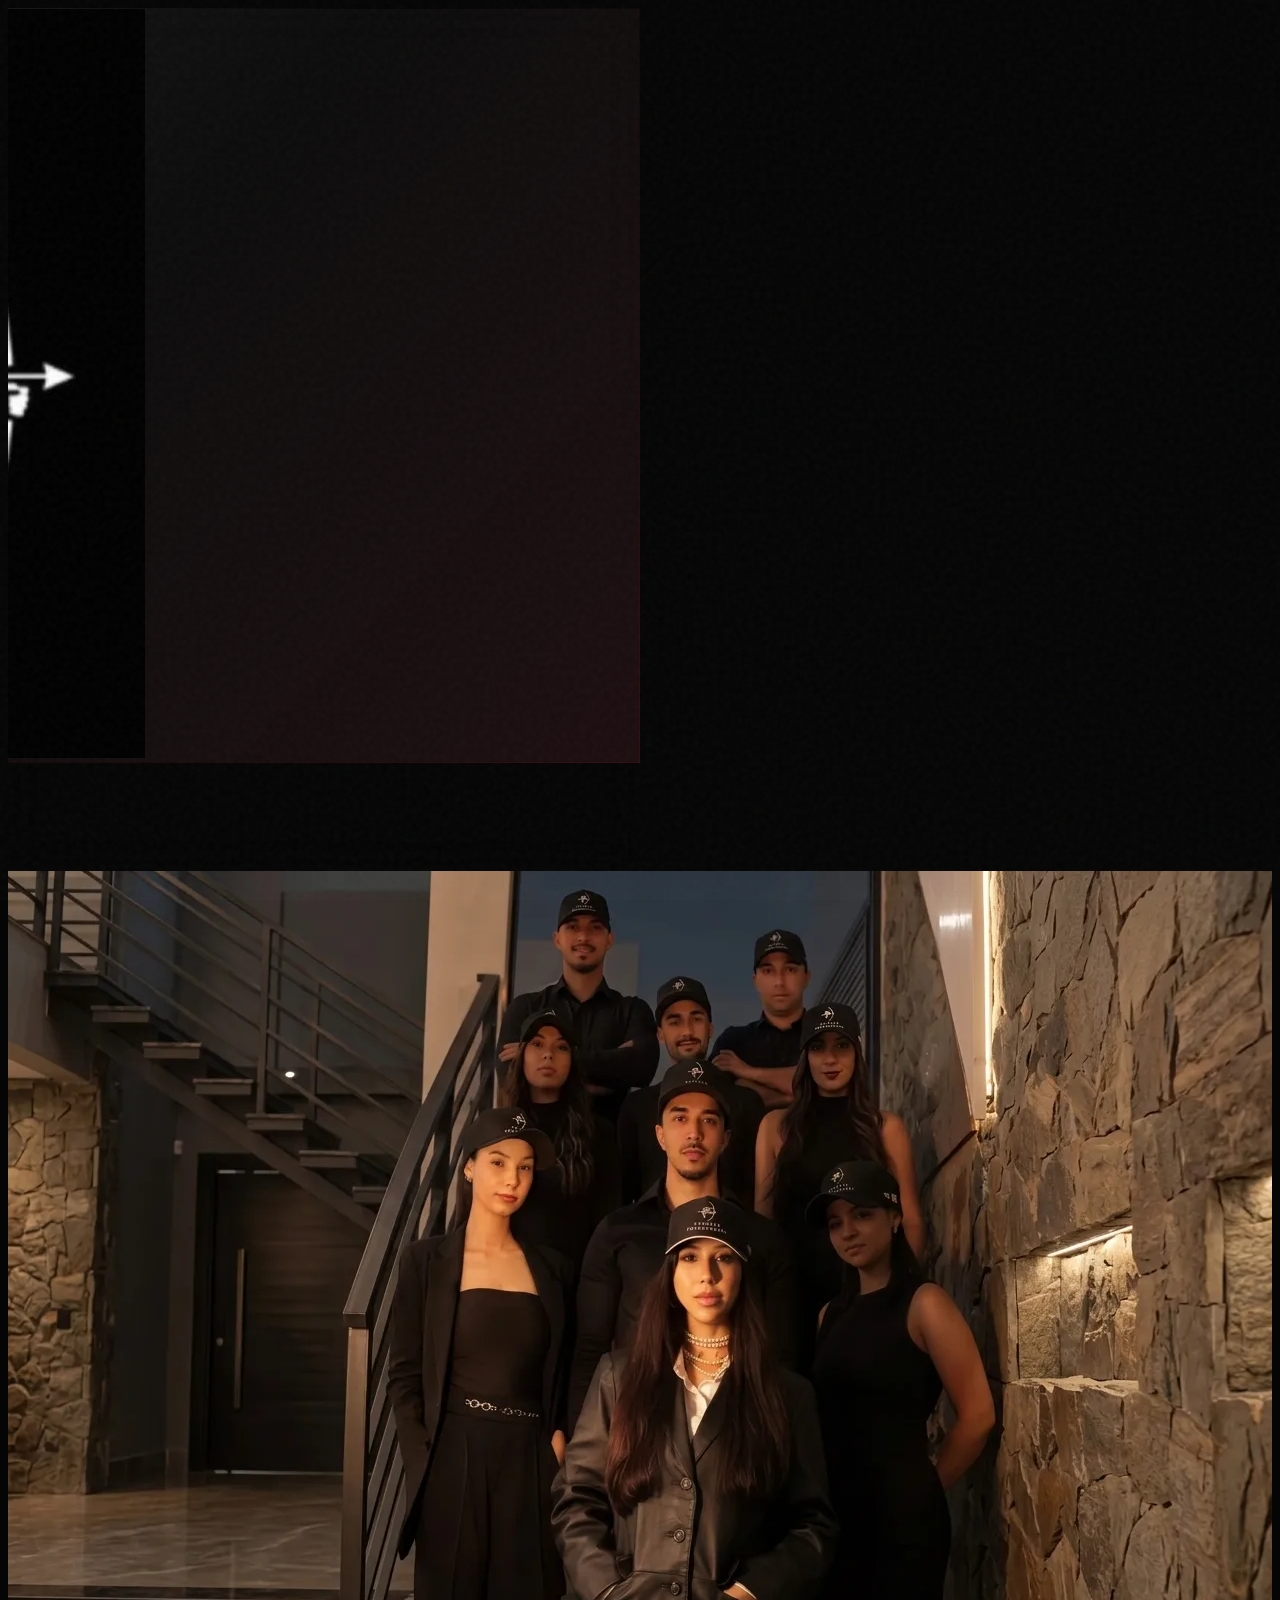
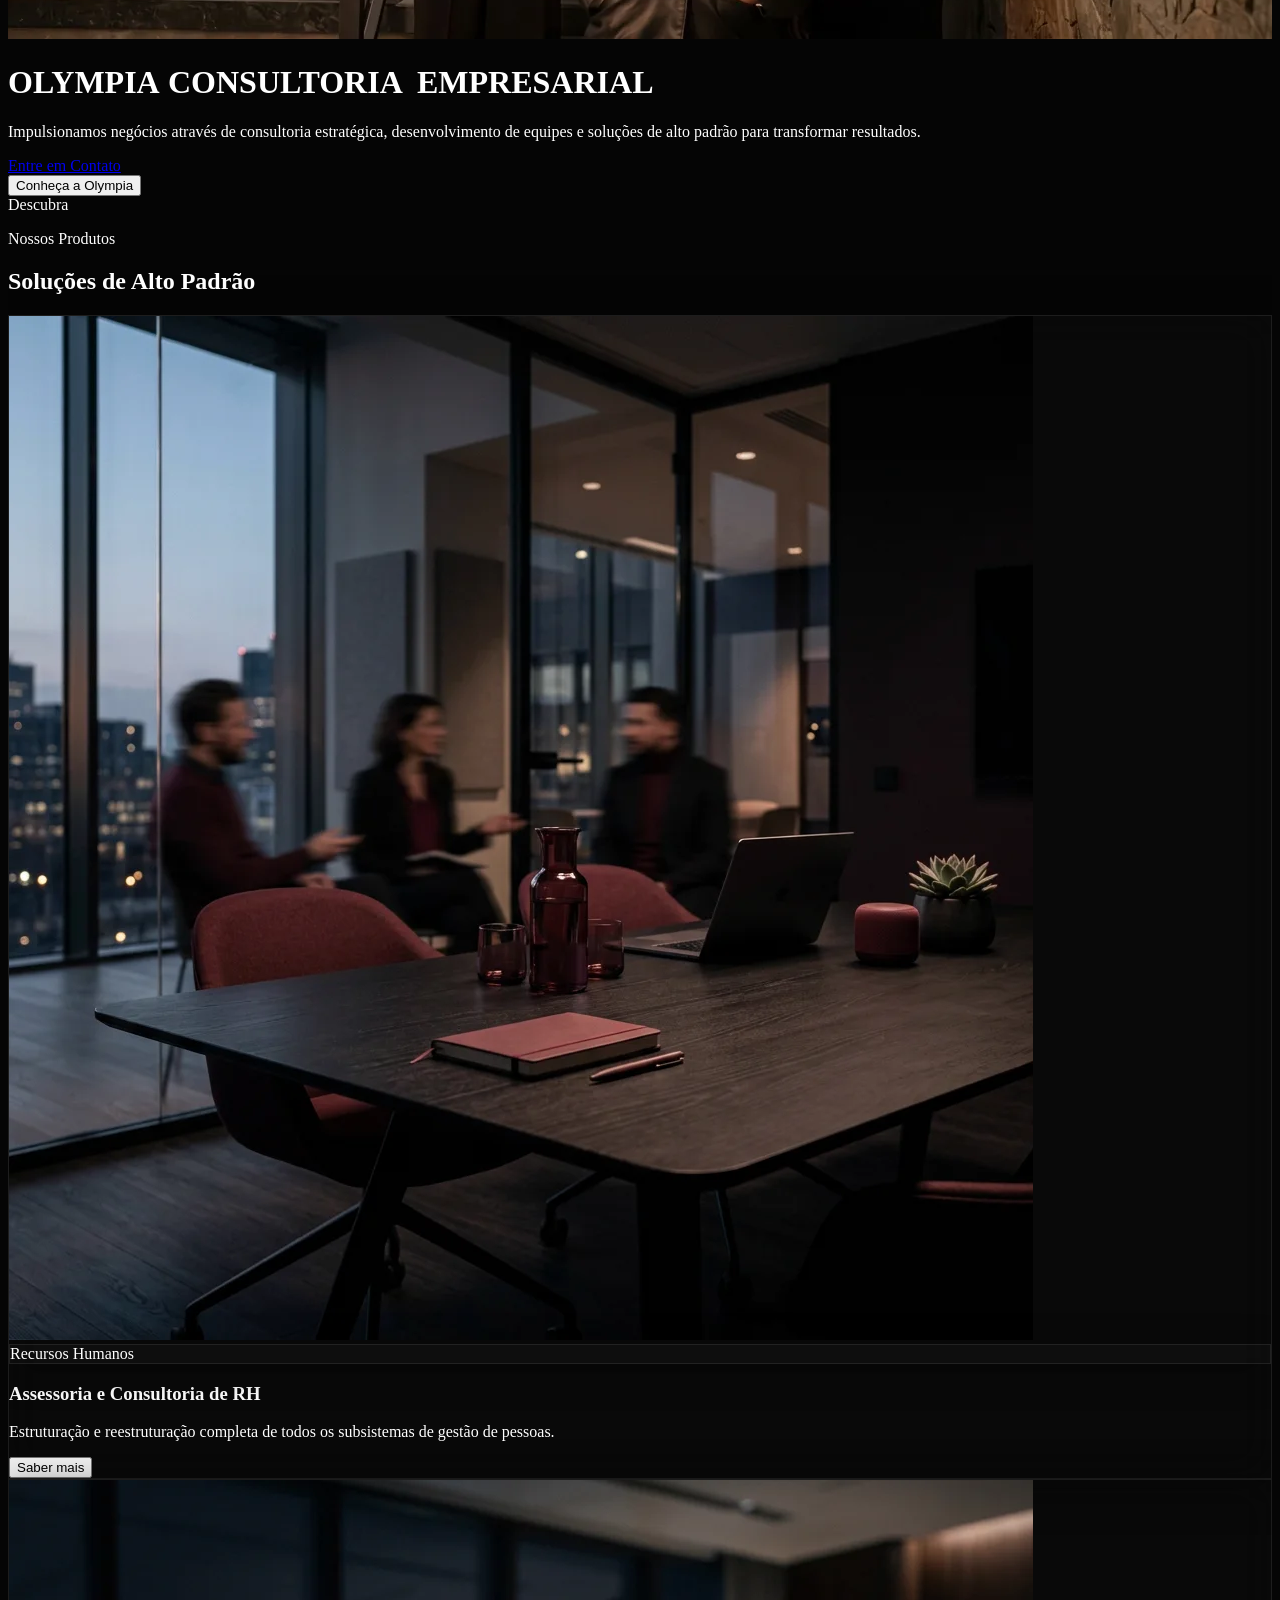
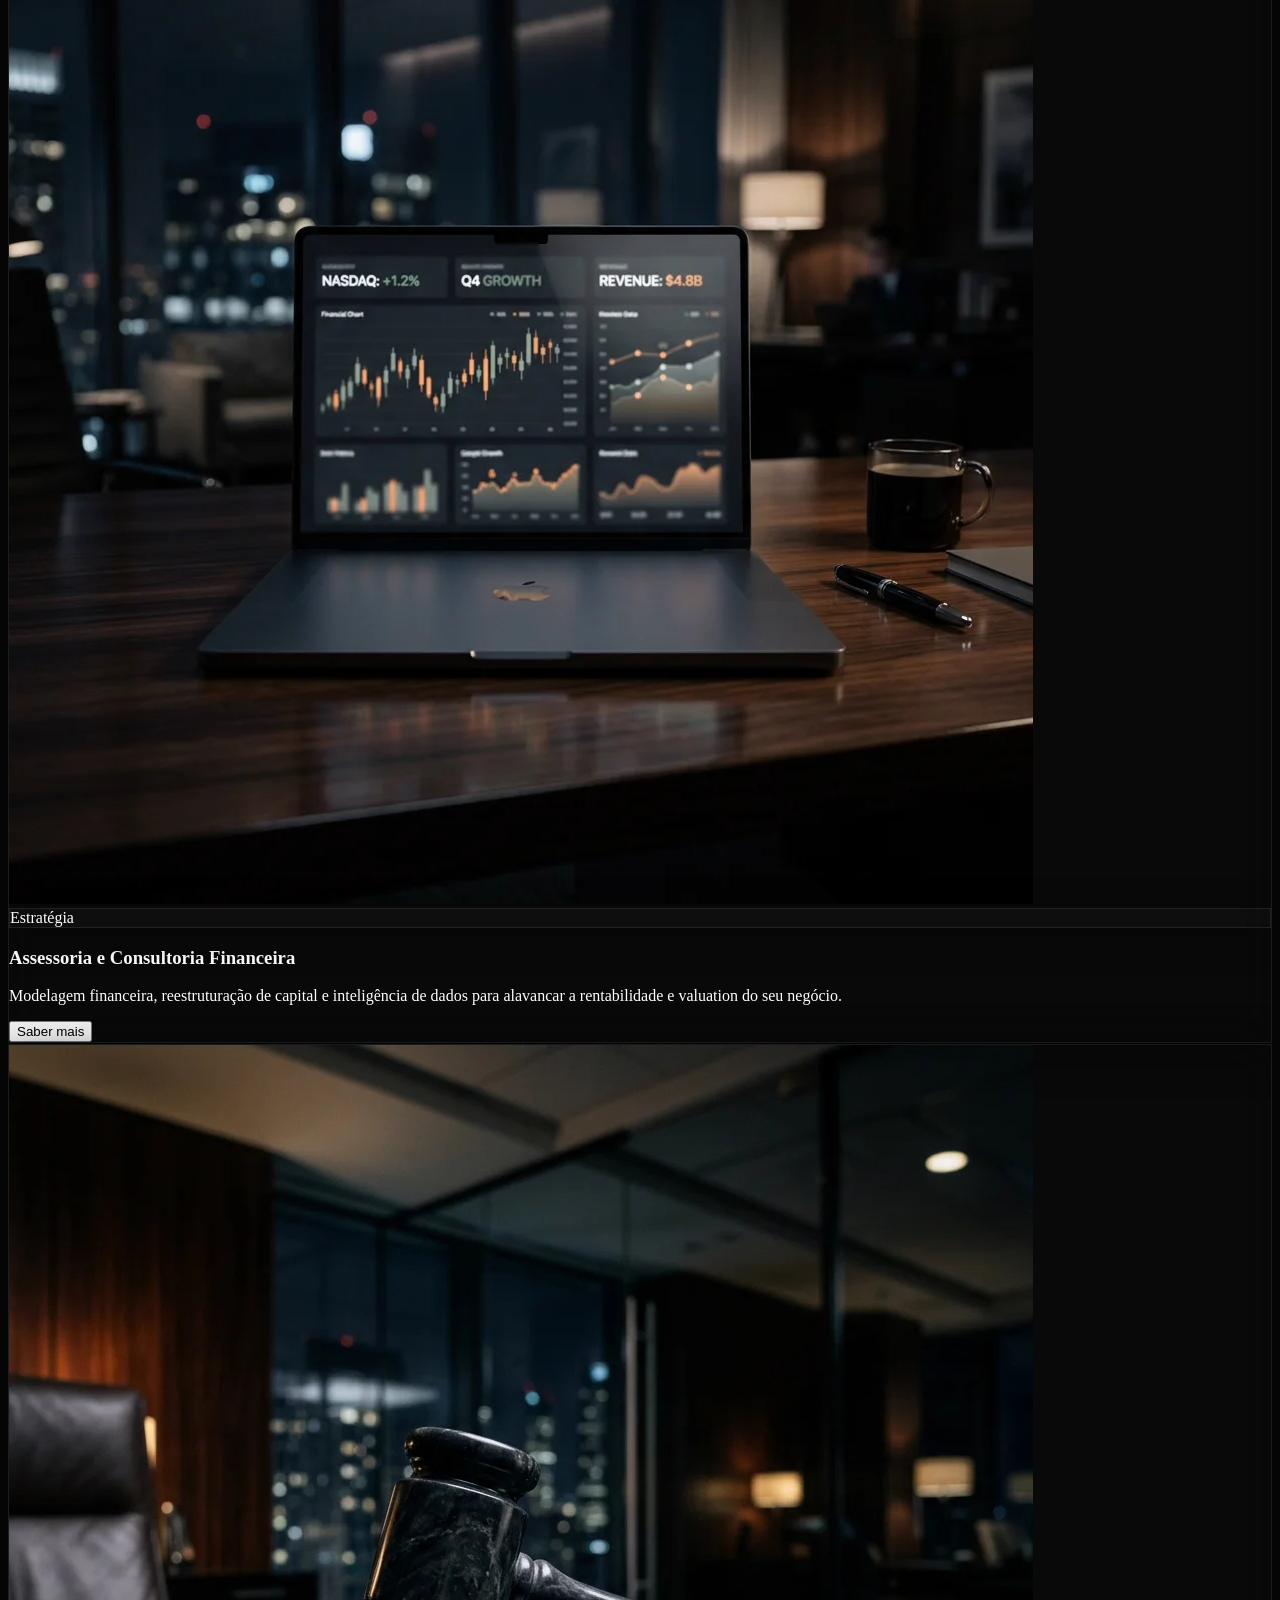
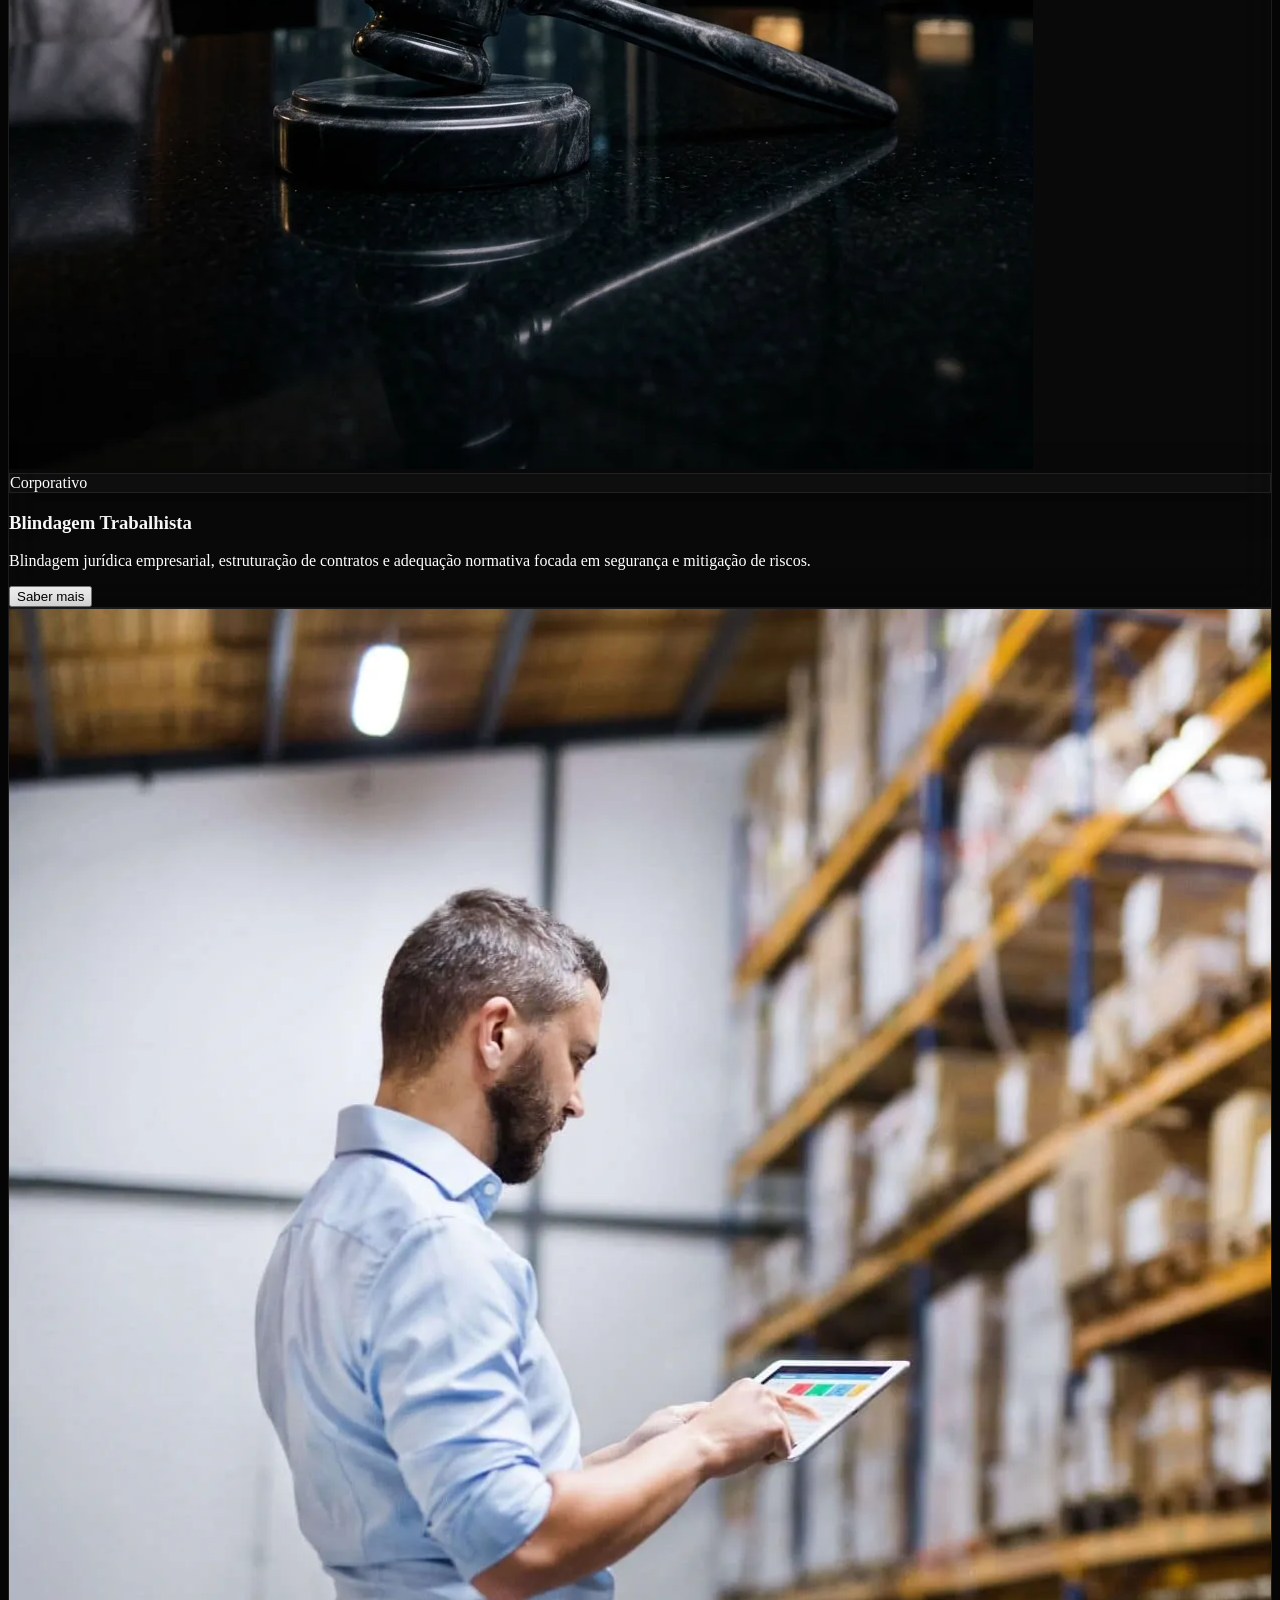
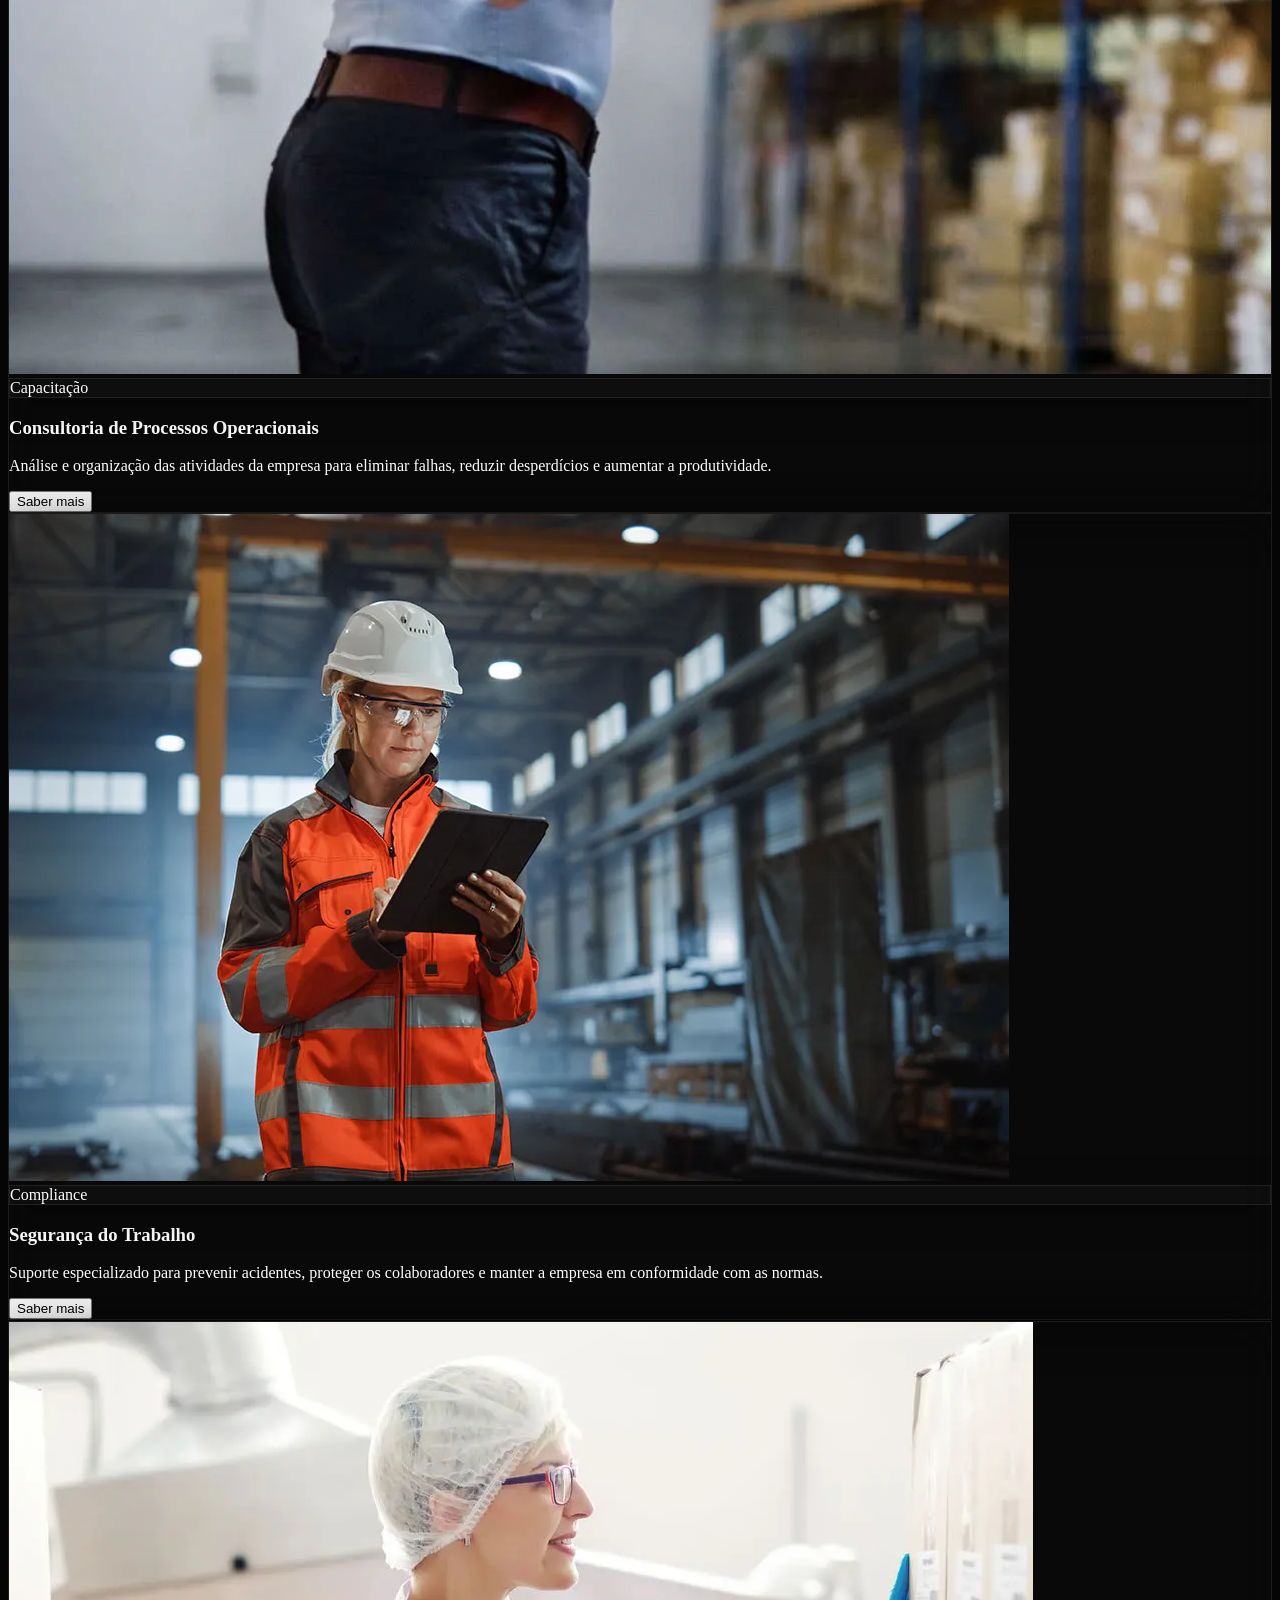
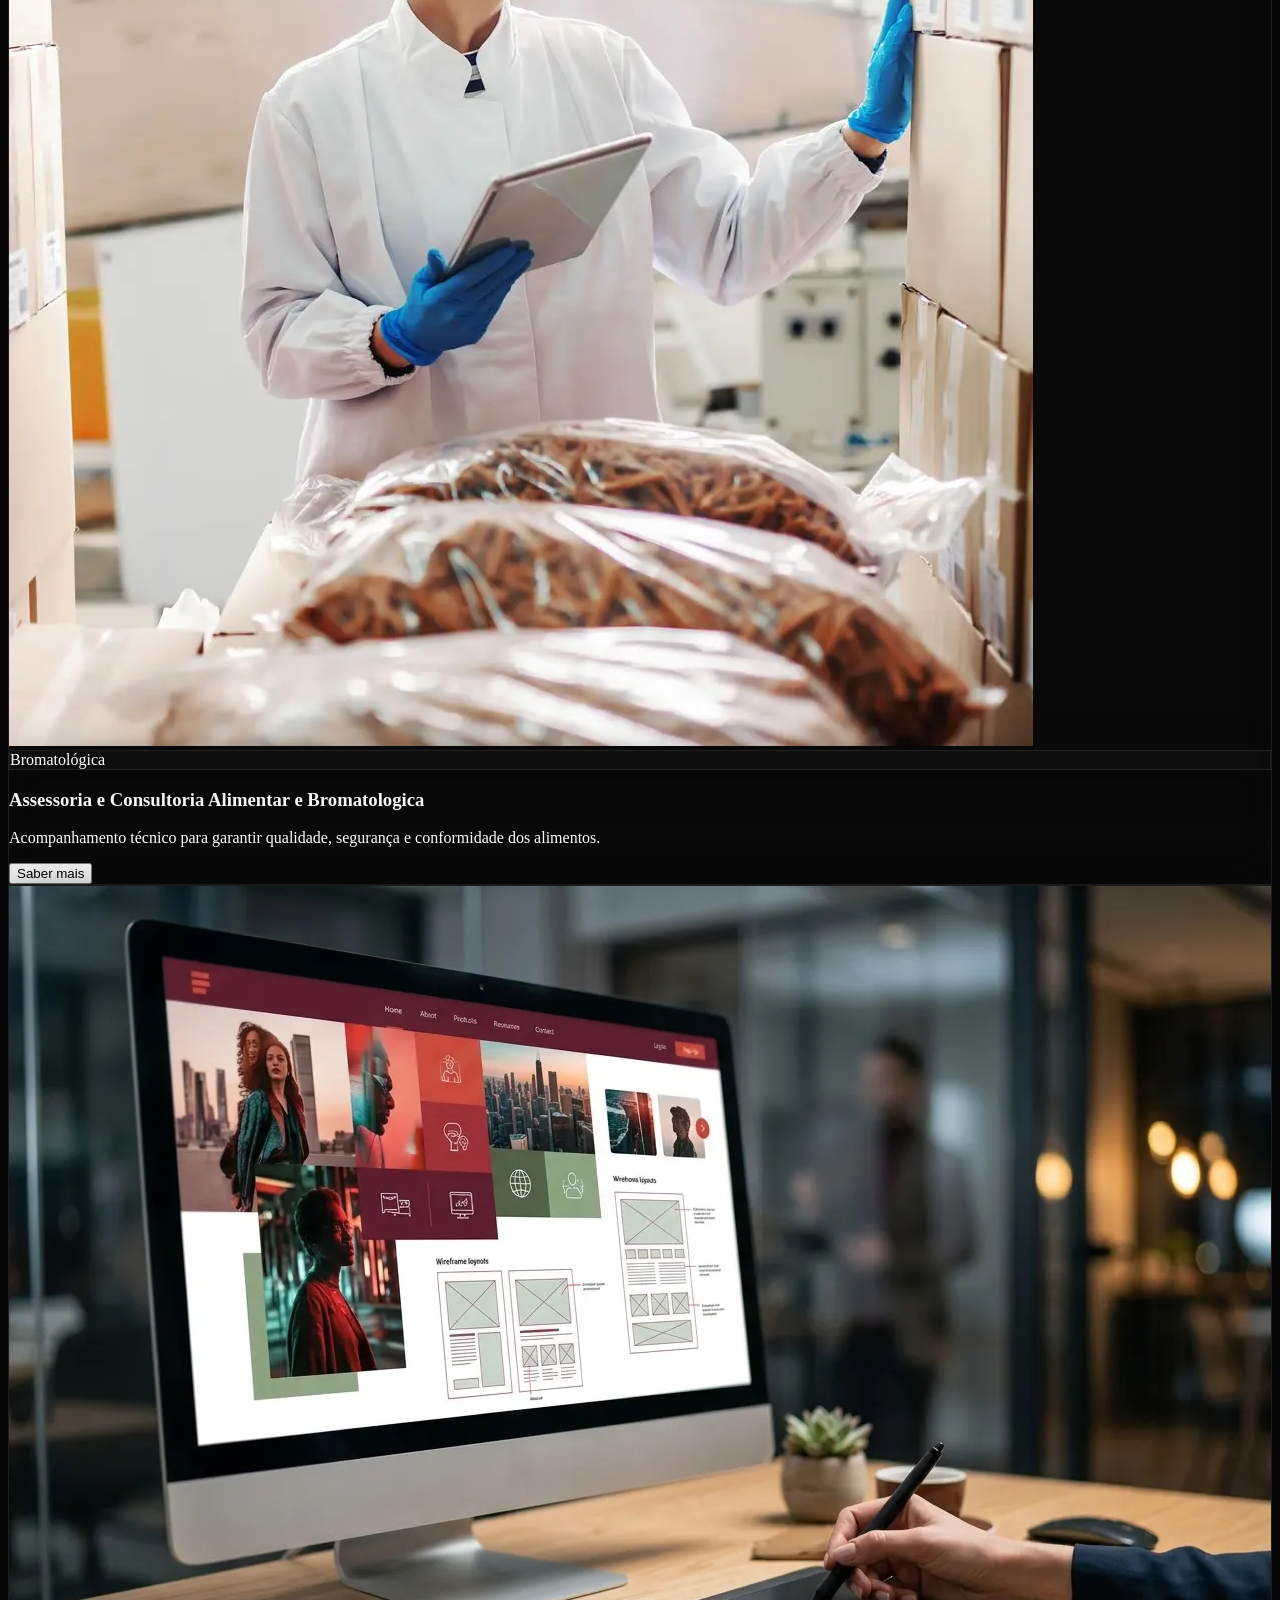
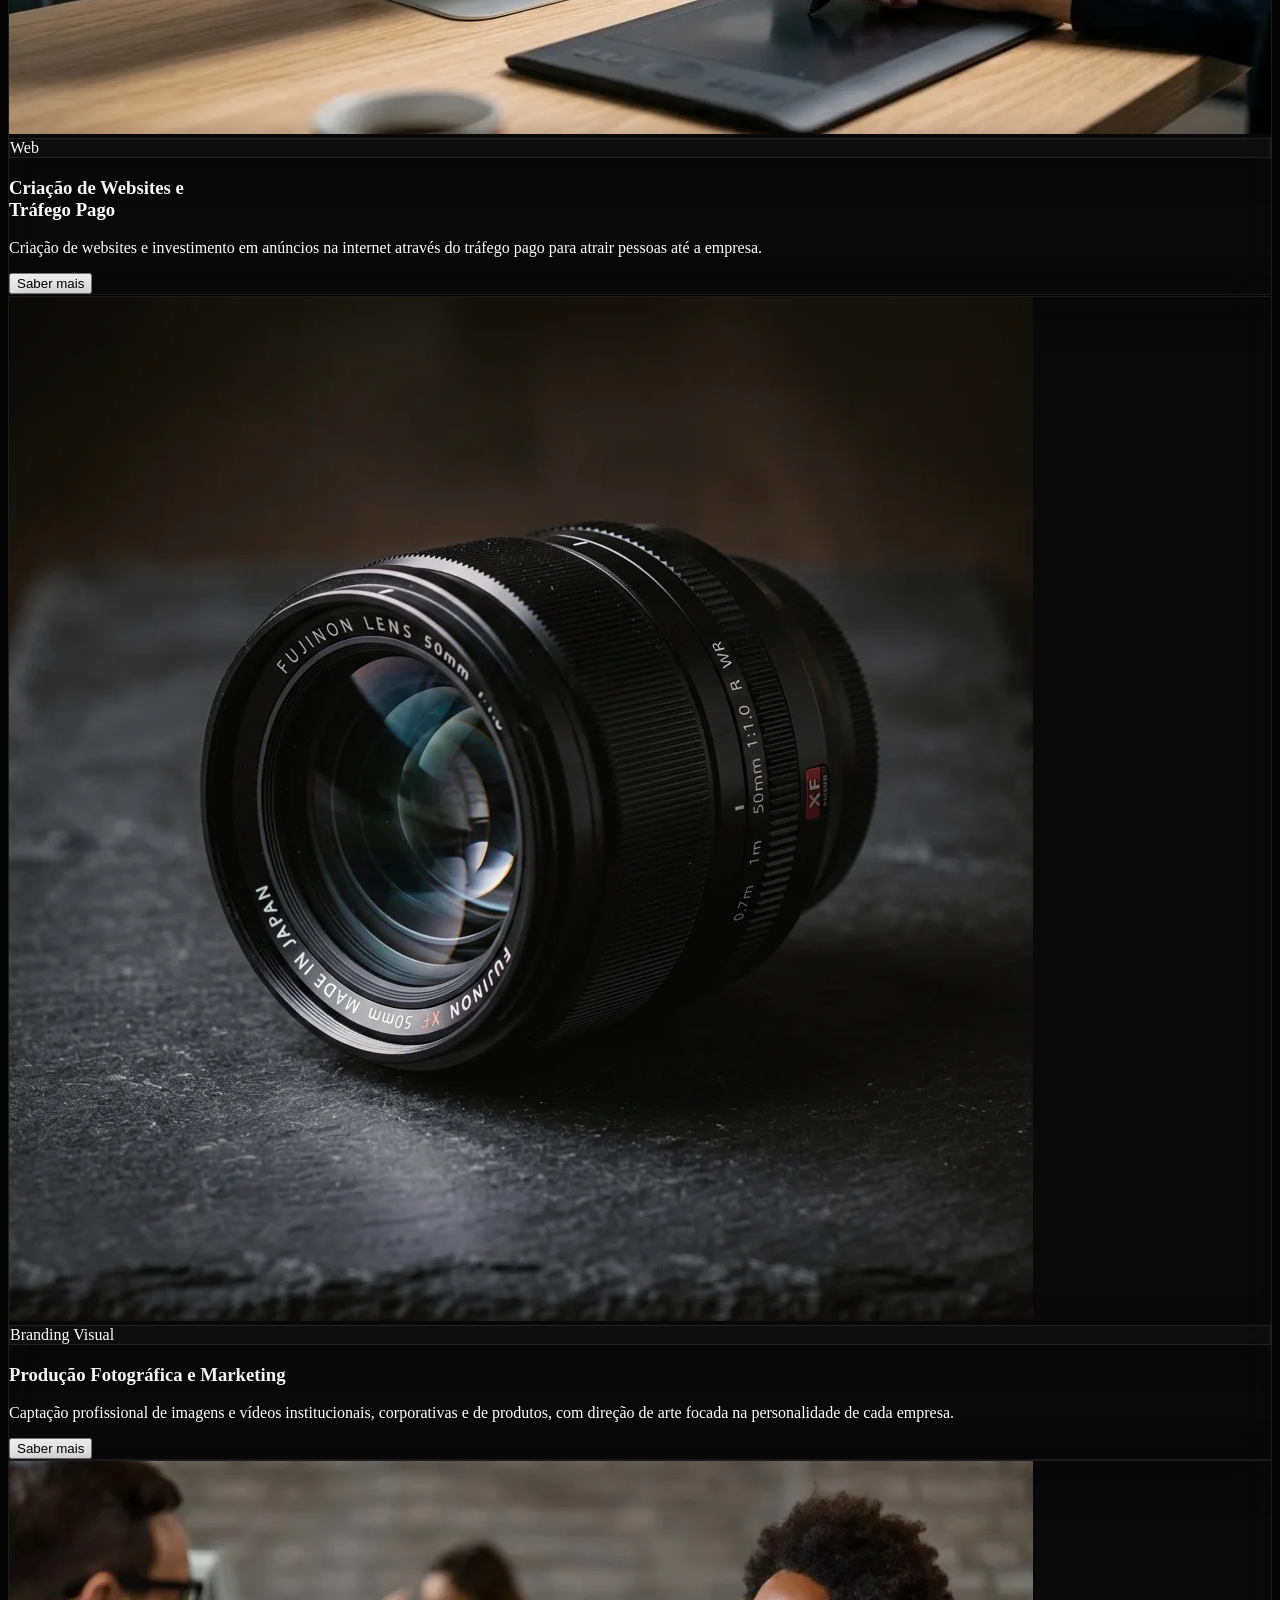
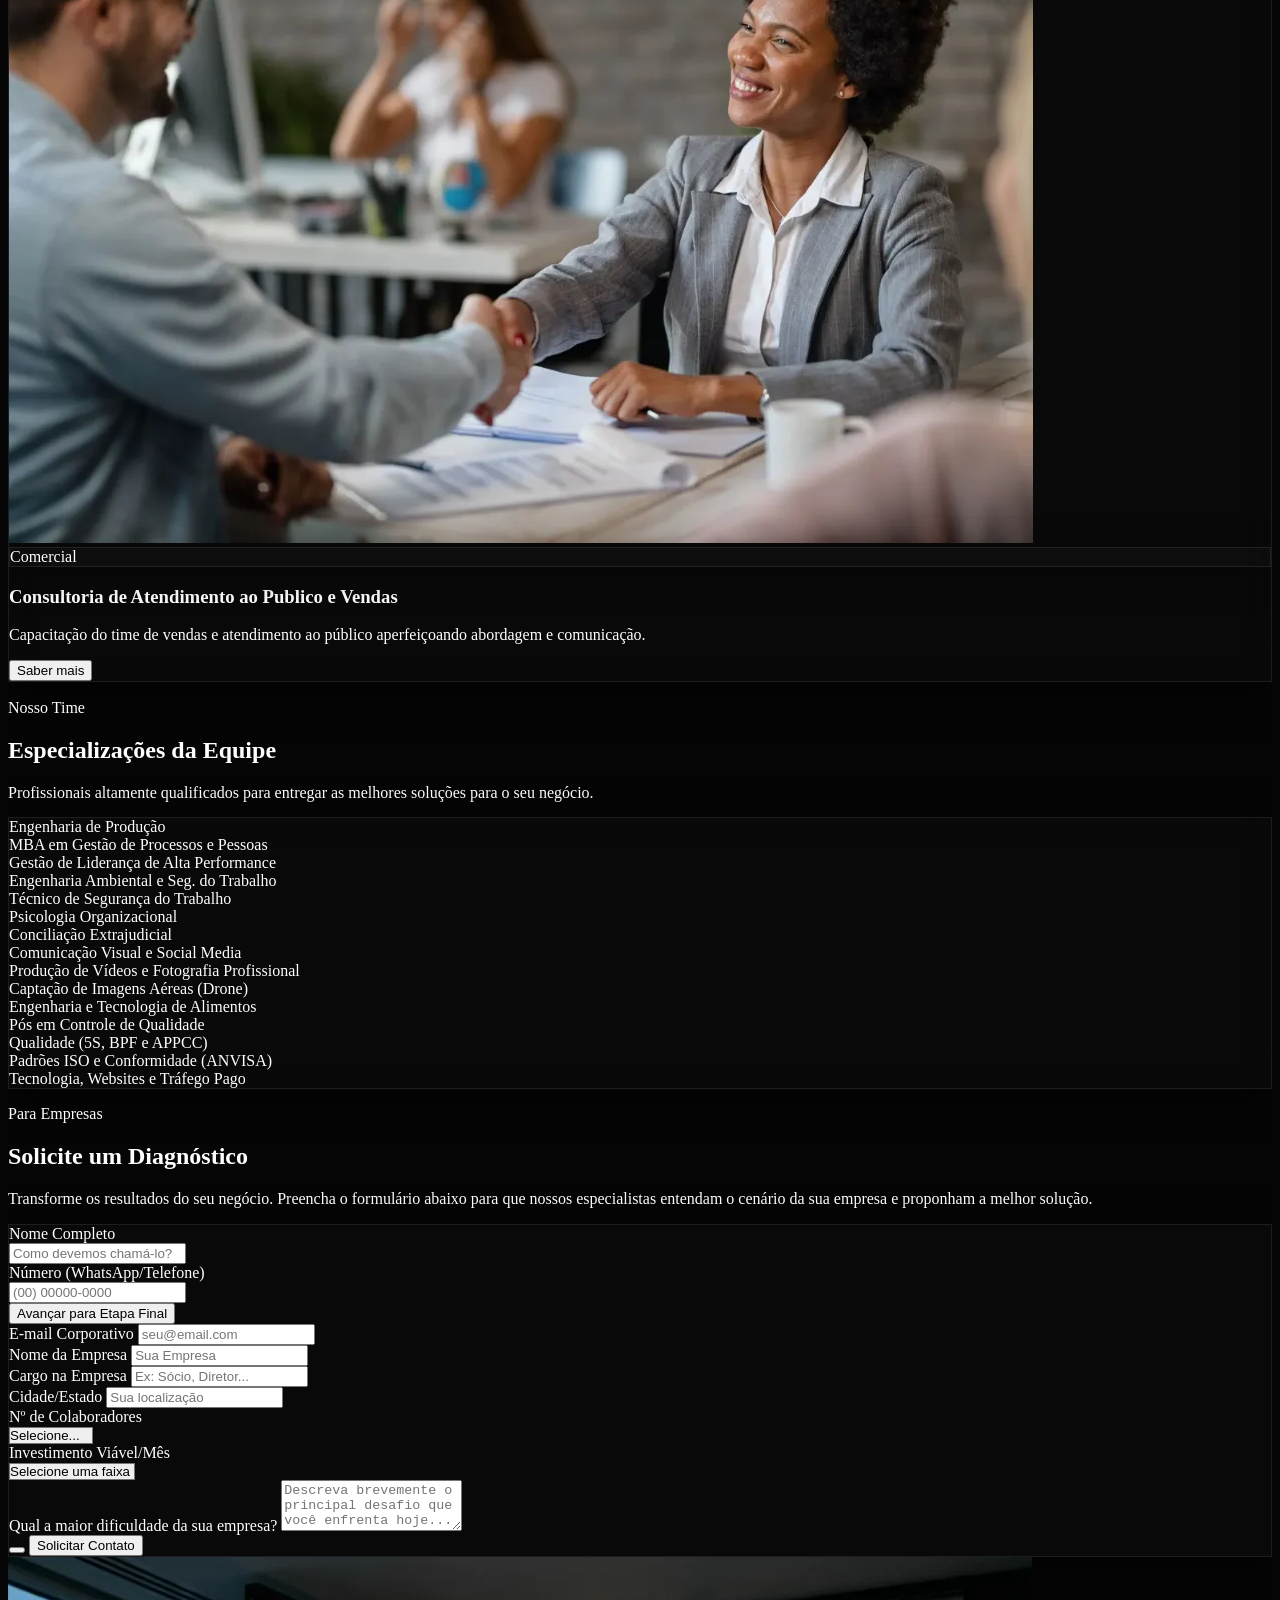
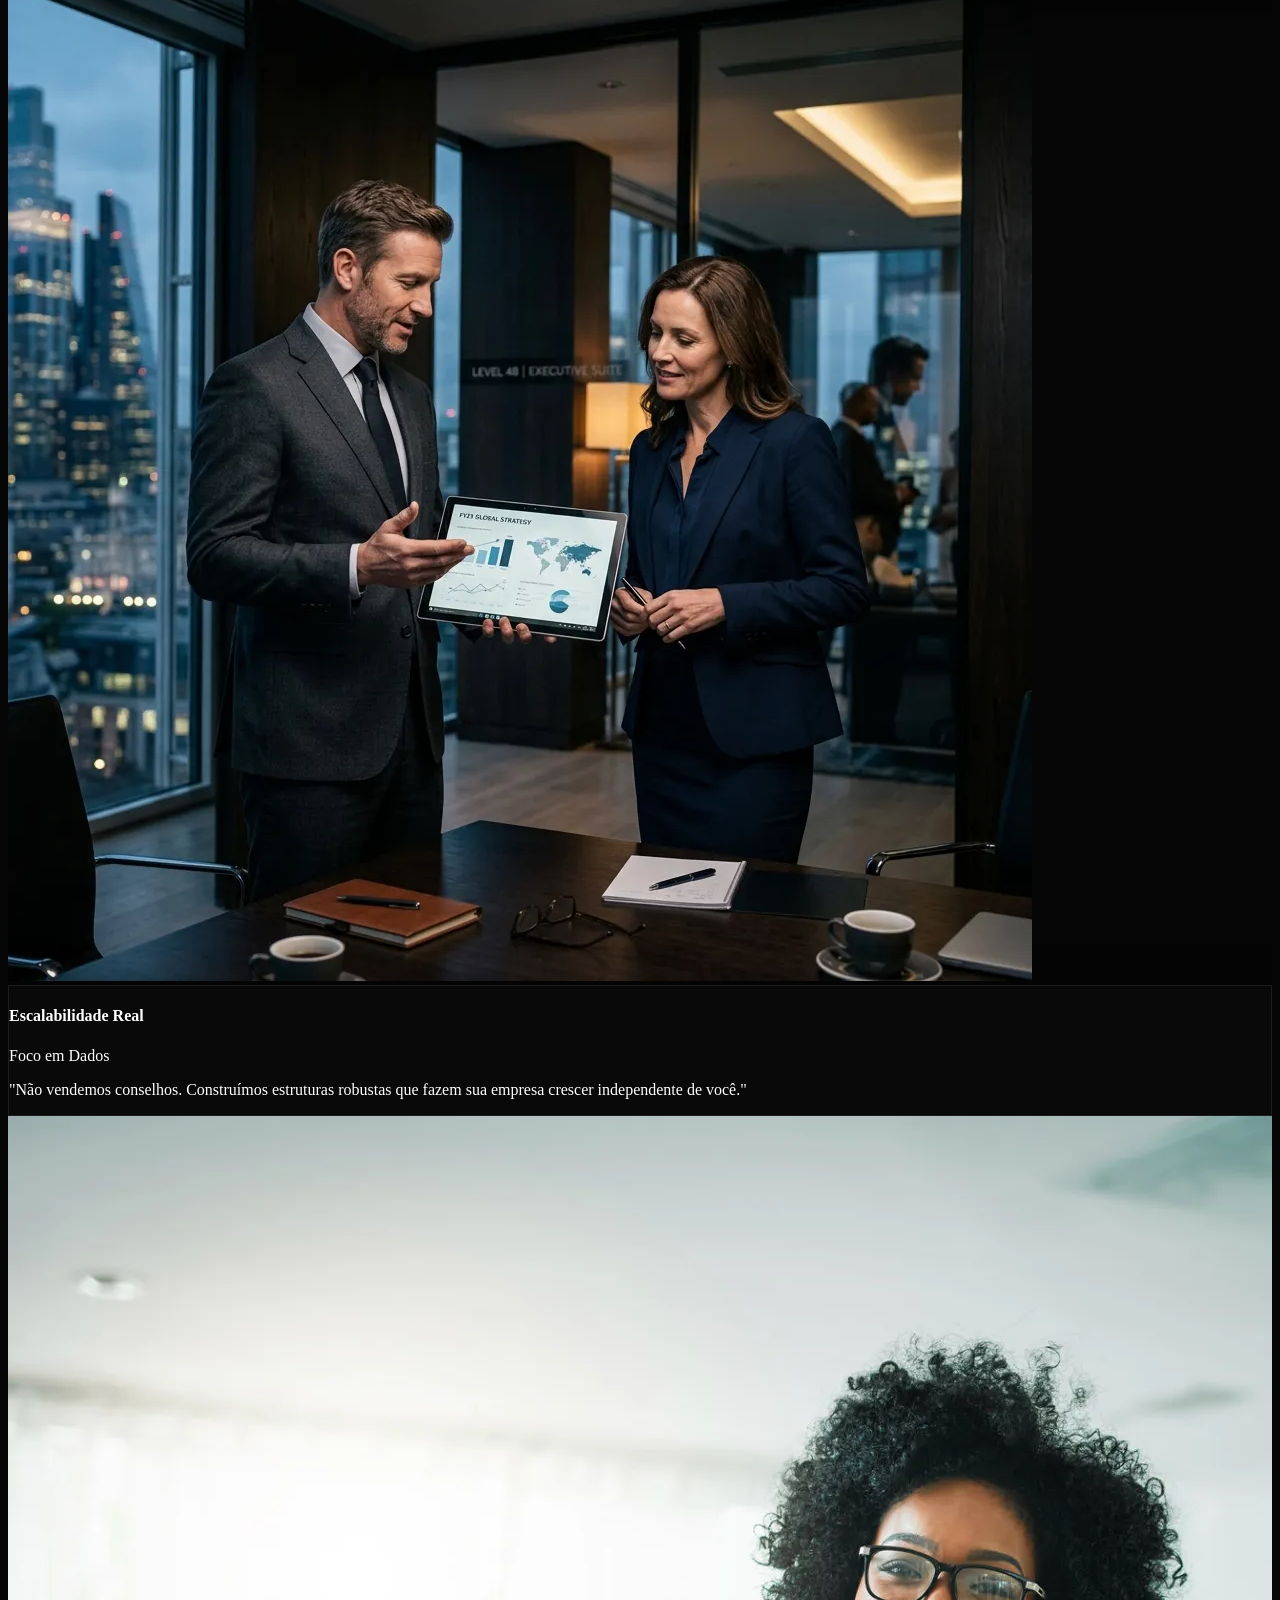
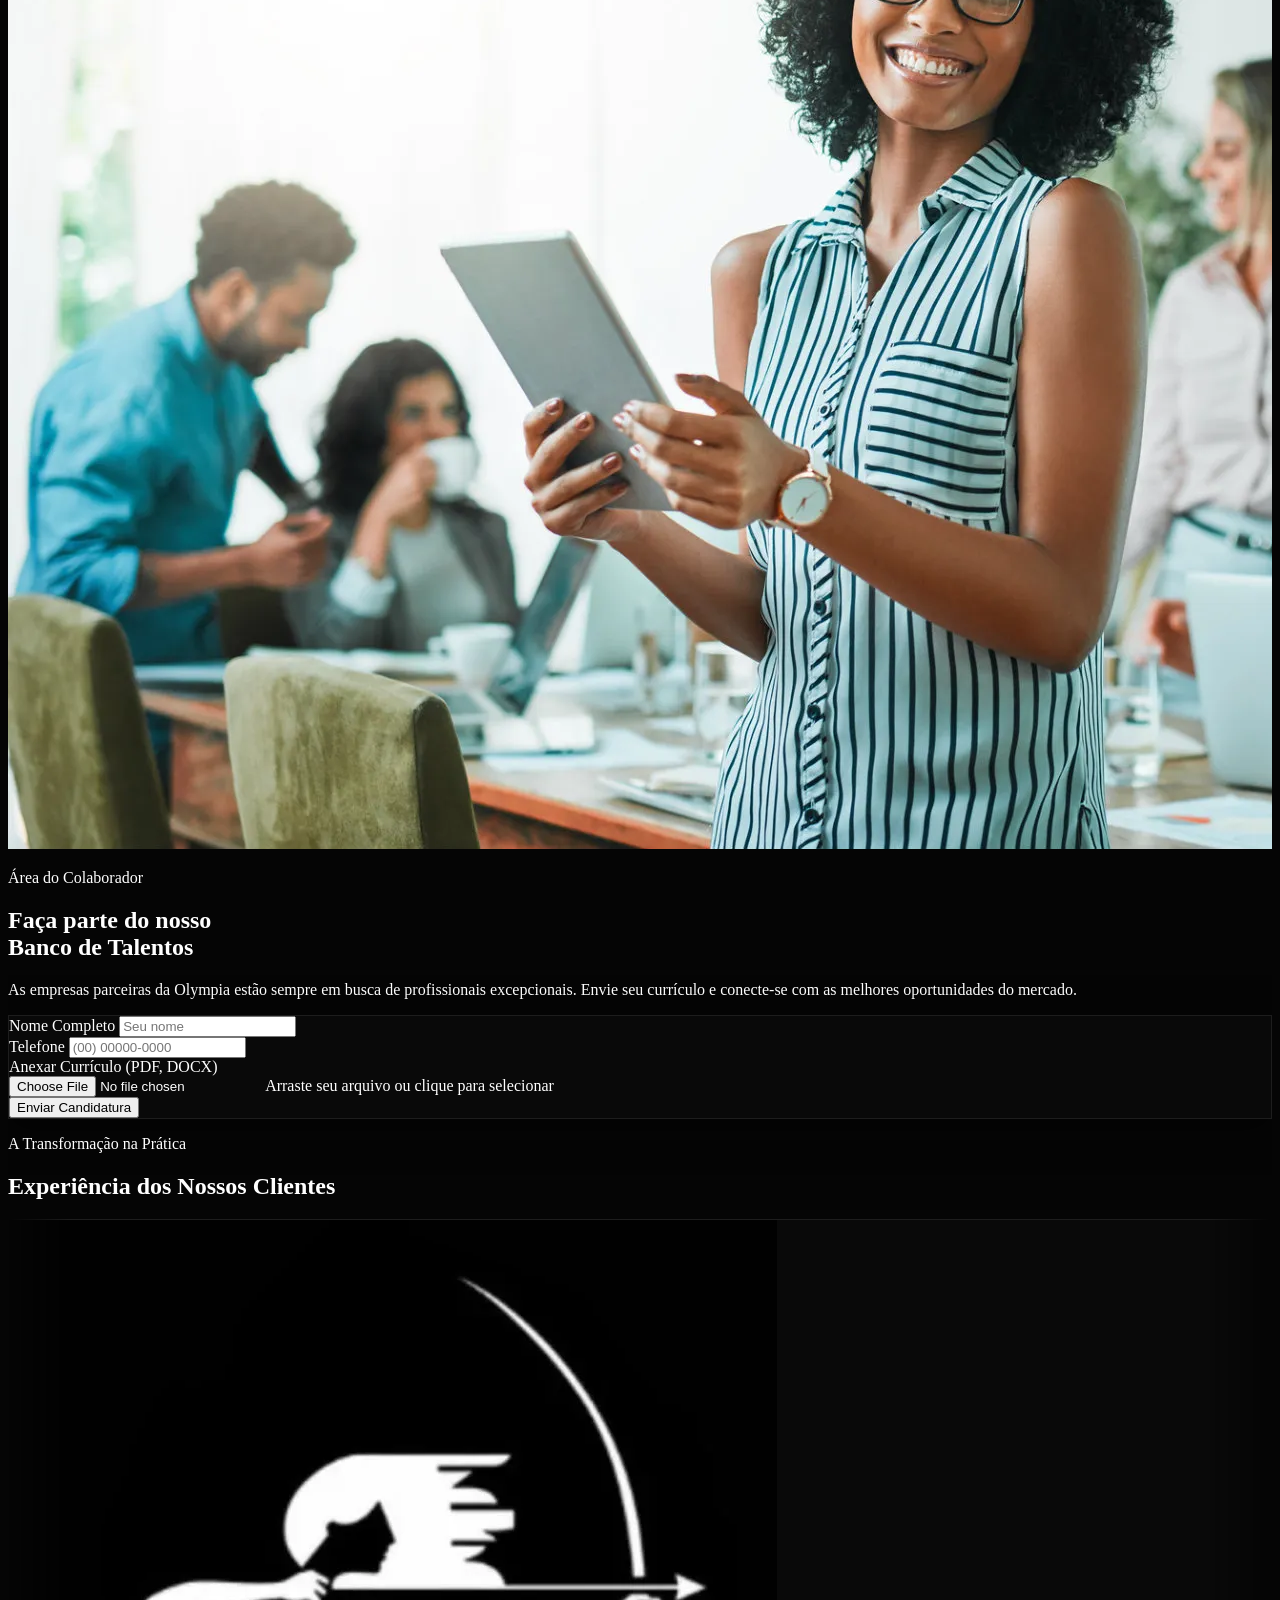
==== commit 1f16a7b5: "refinando tudo" ====
--- a/assets/index.html
+++ b/assets/index.html
@@ -5,6 +5,9 @@
     <meta charset="utf-8" />
     <meta name="viewport" content="width=device-width, initial-scale=1.0" />
     <title>Olympia</title>
+
+    <!-- Preloads -->
+    <link rel="preload" as="image" href="images/hero_expanded.webp">
 
     <!-- Fonts -->
     <link rel="preconnect" href="https://fonts.googleapis.com">
@@ -17,7 +20,7 @@
     <script src="https://cdn.tailwindcss.com"></script>
 
     <!-- Iconify -->
-    <script src="https://code.iconify.design/3/3.1.0/iconify.min.js"></script>
+    <script src="https://code.iconify.design/3/3.1.0/iconify.min.js" defer></script>
 
     <!-- Tailwind Config -->
     <script>
@@ -548,6 +551,13 @@
                 object-position: center center !important;
             }
 
+            /* REDUCE SECTION GAPS ON MOBILE */
+            section {
+                padding-top: 4rem !important;
+                padding-bottom: 4rem !important;
+                min-height: auto !important;
+            }
+
 
             /* MODAL "CONHEÇA A OLYMPIA" SIZING AND CENTERING */
             #modal-olympia-content {
@@ -809,6 +819,7 @@
                 /* Limit to 4 lines with ellipsis */
                 display: -webkit-box !important;
                 -webkit-line-clamp: 4 !important;
+                line-clamp: 4 !important;
                 -webkit-box-orient: vertical !important;
                 overflow: hidden !important;
                 text-overflow: ellipsis !important;
@@ -819,13 +830,33 @@
                 padding: 1.5rem !important;
             }
 
+            /* DIAGNOSTICO MOBILE BACKGROUND */
+            #diagnostico {
+                background-color: #050505 !important;
+                background-image: linear-gradient(to bottom, #050505 0vw, #050505 105vw, transparent 115vw, transparent 185vw, #050505 200vw, #050505 100%), url('images/imagem_clientes.webp') !important;
+                background-size: 100% 100%, 100% auto !important;
+                background-repeat: no-repeat, no-repeat !important;
+                background-position: top, center 105vw !important;
+            }
+            #diagnostico form {
+                margin-top: 22rem !important;
+            }
+            #diagnostico .text-center h2,
+            #diagnostico .text-center p {
+                color: #ffffff !important;
+                opacity: 1 !important;
+                text-shadow: 0 4px 20px rgba(0,0,0,0.9) !important;
+                position: relative !important;
+                z-index: 10 !important;
+            }
+
             /* AREA DO COLABORADOR MOBILE BACKGROUND */
             #colaborador {
                 background-color: #050505 !important;
-                background-image: linear-gradient(to bottom, #050505 0vw, rgba(5,5,5,0.4) 30vw, rgba(5,5,5,0.4) 70vw, #050505 110vw), url('images/imagem_colaborador.jpg') !important;
-                background-size: 100% 100%, 150% auto !important;
+                background-image: linear-gradient(to bottom, #050505 0vw, #050505 50vw, rgba(5,5,5,0.8) 60vw, transparent 75vw, transparent 150vw, #050505 190vw, #050505 100%), url('images/retrato-do-homem-usa-a-tabuleta-digital_1170-1888.webp') !important;
+                background-size: 100% 100%, 100% auto !important;
                 background-repeat: no-repeat, no-repeat !important;
-                background-position: top, center 15vw !important;
+                background-position: top, center 40vw !important;
                 padding-top: 1rem !important;
             }
             #colaborador > div > div.flex > div:first-child {
@@ -845,14 +876,19 @@
                 font-size: 1.75rem !important;
                 line-height: 1.2 !important;
                 margin-bottom: 0.75rem !important;
+                color: #ffffff !important;
+                text-shadow: 0 4px 20px rgba(0,0,0,0.8) !important;
             }
             #colaborador > div > div.flex > div:last-child > p {
                 font-size: 0.875rem !important;
                 margin-bottom: 1.5rem !important;
+                color: #ffffff !important;
+                font-weight: 500 !important;
+                text-shadow: 0 4px 20px rgba(0,0,0,0.8) !important;
             }
             #colaborador form {
                 padding: 1rem !important;
-                margin-top: 2rem !important;
+                margin-top: 30rem !important;
                 gap: 0.75rem !important;
                 width: 85vw !important;
                 max-width: 300px !important;
@@ -869,7 +905,7 @@
                 border-radius: 0.5rem !important;
             }
             #colaborador form .h-32 {
-                height: 4rem !important;
+                height: 6rem !important;
                 gap: 0.25rem !important;
             }
             #colaborador form .h-32 span.iconify {
@@ -1000,7 +1036,7 @@
         <div class="absolute inset-0 z-0 flex justify-end pointer-events-none" id="hero-video-wrapper">
             <div
                 class="w-full md:w-3/4 h-full relative reveal-fade opacity-0 delay-[800ms] overflow-hidden bg-[#020202]">
-                <img id="hero-video" src="images/hero_expanded.jpg" alt="Olympia Consultoria Hero Image"
+                <img id="hero-video" src="images/hero_expanded.webp" alt="Olympia Consultoria Hero Image" fetchpriority="high"
                     class="absolute inset-0 w-full h-full object-cover transform-gpu"
                     style="object-position: -20% 30%;">
             </div>
@@ -1402,7 +1438,7 @@
                                     <div class="flex flex-col gap-2 group">
                                         <label class="text-[10px] uppercase tracking-widest text-white/40 font-medium group-focus-within:text-primary-400 transition-colors" data-i18n="diag_form_emp_label">Nº de Colaboradores</label>
                                         <div class="relative">
-                                            <select name="Número de Colaboradores" class="w-full bg-black/40 border border-white/10 rounded-xl px-4 py-3 text-white/80 text-sm focus:outline-none focus:border-primary-500 focus:bg-white/5 transition-all duration-300 shadow-inner appearance-none" style="-webkit-appearance: none; -moz-appearance: none;" required>
+                                            <select name="Número de Colaboradores" class="w-full bg-black/40 border border-white/10 rounded-xl px-4 py-3 text-white/80 text-sm focus:outline-none focus:border-primary-500 focus:bg-white/5 transition-all duration-300 shadow-inner appearance-none" style="-webkit-appearance: none; -moz-appearance: none; appearance: none;" required>
                                                 <option value="" class="bg-[#101010] text-white" data-i18n="diag_form_emp_opt1">Selecione...</option>
                                                 <option value="1 a 10" class="bg-[#101010] text-white">1 a 10</option>
                                                 <option value="11 a 50" class="bg-[#101010] text-white">11 a 50</option>
@@ -1417,7 +1453,7 @@
                                     <div class="flex flex-col gap-2 group">
                                         <label class="text-[10px] uppercase tracking-widest text-white/40 font-medium group-focus-within:text-primary-400 transition-colors" data-i18n="diag_form_inv_label">Investimento Viável/Mês</label>
                                         <div class="relative">
-                                            <select name="Investimento Viável por Mês" class="w-full bg-black/40 border border-white/10 rounded-xl px-4 py-3 text-white/80 text-sm focus:outline-none focus:border-primary-500 focus:bg-white/5 transition-all duration-300 shadow-inner appearance-none" style="-webkit-appearance: none; -moz-appearance: none;" required>
+                                            <select name="Investimento Viável por Mês" class="w-full bg-black/40 border border-white/10 rounded-xl px-4 py-3 text-white/80 text-sm focus:outline-none focus:border-primary-500 focus:bg-white/5 transition-all duration-300 shadow-inner appearance-none" style="-webkit-appearance: none; -moz-appearance: none; appearance: none;" required>
                                                 <option value="" class="bg-[#101010] text-white" data-i18n="diag_form_inv_opt1">Selecione uma faixa</option>
                                                 <option value="R$ 2.000 a R$ 4.000" class="bg-[#101010] text-white">R$ 2.000 a R$ 4.000</option>
                                                 <option value="R$ 5.000 a R$ 8.000" class="bg-[#101010] text-white">R$ 5.000 a R$ 8.000</option>
@@ -1453,7 +1489,7 @@
                     <!-- Right Side: Image -->
                     <div class="hidden lg:flex w-full lg:w-2/5 reveal delay-[300ms] flex-col justify-center relative z-10">
                         <div class="relative w-full h-[90%] min-h-[400px] rounded-[2.5rem] overflow-hidden border border-white/10 shadow-[0_0_50px_rgba(var(--color-primary-rgb),0.15)] group">
-                            <img src="images/imagem_clientes.jpg" alt="Diagnóstico Empresarial" class="w-full h-full object-cover transition-transform duration-1000 group-hover:scale-110 filter brightness-75 contrast-125" onerror="this.src='images/services/financeiro.webp'">
+                            <img src="images/imagem_clientes.webp" alt="Diagnóstico Empresarial" class="w-full h-full object-cover transition-transform duration-1000 group-hover:scale-110 filter brightness-75 contrast-125" onerror="this.src='images/services/financeiro.webp'" loading="lazy">
                             <div class="absolute inset-0 bg-gradient-to-t from-[#050505] via-[#050505]/40 to-transparent opacity-90"></div>
                             <div class="absolute inset-0 bg-primary-900/10 mix-blend-overlay"></div>
                             
@@ -1492,7 +1528,7 @@
                     <!-- Left Side: Image -->
                     <div class="w-full lg:w-1/2 reveal delay-[100ms] flex justify-center relative">
                         <div class="relative w-full max-w-lg aspect-[4/5] rounded-[2rem] overflow-hidden border border-white/10 shadow-[0_0_50px_rgba(var(--color-primary-rgb),0.2)] group">
-                            <img src="images/imagem_colaborador.jpg" alt="Área do Colaborador" class="w-full h-full object-cover transition-transform duration-700 group-hover:scale-105">
+                            <img src="images/imagem_colaborador.webp" alt="Área do Colaborador" class="w-full h-full object-cover transition-transform duration-700 group-hover:scale-105" loading="lazy">
                             <div class="absolute inset-0 bg-gradient-to-t from-[#020202] via-[#020202]/20 to-transparent opacity-80 mix-blend-multiply"></div>
                         </div>
                         <!-- Decorative element -->
@@ -1538,7 +1574,7 @@
                                 <div class="relative w-full h-32 border-2 border-dashed border-white/20 rounded-xl flex flex-col items-center justify-center gap-3 hover:border-primary-500/50 hover:bg-white/5 transition-all cursor-pointer group overflow-hidden">
                                     <input type="file" name="attachment" class="absolute inset-0 w-full h-full opacity-0 cursor-pointer z-10" accept=".pdf,.doc,.docx" required onchange="if(this.files[0]) { this.nextElementSibling.nextElementSibling.textContent = this.files[0].name; this.nextElementSibling.nextElementSibling.classList.remove('text-white/50'); this.nextElementSibling.nextElementSibling.classList.add('text-primary-400'); this.nextElementSibling.nextElementSibling.removeAttribute('data-i18n'); } else { this.nextElementSibling.nextElementSibling.setAttribute('data-i18n', 'colab_form_file_text'); this.nextElementSibling.nextElementSibling.textContent = translations[currentLanguage].colab_form_file_text; this.nextElementSibling.nextElementSibling.classList.add('text-white/50'); this.nextElementSibling.nextElementSibling.classList.remove('text-primary-400'); }">
                                     <span class="iconify text-white/40 group-hover:text-primary-400 transition-colors" data-icon="lucide:upload-cloud" data-width="32"></span>
-                                    <span class="text-sm text-white/50 group-hover:text-white/80 transition-colors font-light text-center px-4 max-w-[80%] truncate" data-i18n="colab_form_file_text">Arraste seu arquivo ou clique para selecionar</span>
+                                    <span class="text-sm text-white/50 group-hover:text-white/80 transition-colors font-light text-center px-4 w-full leading-tight" data-i18n="colab_form_file_text">Arraste seu arquivo ou clique para selecionar</span>
                                 </div>
                             </div>
 
@@ -1585,7 +1621,7 @@
                         <div class="glass-panel border border-white/5 bg-[#101010]/90 backdrop-blur-2xl rounded-3xl p-8 lg:p-10 hover:-translate-y-2 transition-transform duration-500 flex flex-col relative z-10 shadow-xl w-[350px] shrink-0">
                             <div class="flex items-center gap-4 mb-6">
                                 <div class="w-14 h-14 rounded-full flex items-center justify-center border border-white/10 overflow-hidden shadow-inner shrink-0">
-                                    <img src="images/logos/logo.webp" alt="Cliente Olympia" class="w-full h-full object-cover">
+                                    <img src="images/logos/logo.webp" alt="Cliente Olympia" class="w-full h-full object-cover" loading="lazy">
                                 </div>
                                 <div>
                                     <h4 class="text-white font-medium text-lg leading-tight" data-i18n="testi_name_1">Cliente Olympia</h4>
@@ -1606,7 +1642,7 @@
                         <div class="glass-panel border border-white/5 bg-[#101010]/90 backdrop-blur-2xl rounded-3xl p-8 lg:p-10 hover:-translate-y-2 transition-transform duration-500 flex flex-col relative z-10 shadow-xl w-[350px] shrink-0">
                             <div class="flex items-center gap-4 mb-6">
                                 <div class="w-14 h-14 rounded-full flex items-center justify-center border border-white/10 overflow-hidden shadow-inner shrink-0">
-                                    <img src="images/logos/logo.webp" alt="Cliente Olympia" class="w-full h-full object-cover">
+                                    <img src="images/logos/logo.webp" alt="Cliente Olympia" class="w-full h-full object-cover" loading="lazy">
                                 </div>
                                 <div>
                                     <h4 class="text-white font-medium text-lg leading-tight" data-i18n="testi_name_2">Cliente Olympia</h4>
@@ -1627,7 +1663,7 @@
                         <div class="glass-panel border border-white/5 bg-[#101010]/90 backdrop-blur-2xl rounded-3xl p-8 lg:p-10 hover:-translate-y-2 transition-transform duration-500 flex flex-col relative z-10 shadow-xl w-[350px] shrink-0">
                             <div class="flex items-center gap-4 mb-6">
                                 <div class="w-14 h-14 rounded-full flex items-center justify-center border border-white/10 overflow-hidden shadow-inner shrink-0">
-                                    <img src="images/logos/logo.webp" alt="Cliente Olympia" class="w-full h-full object-cover">
+                                    <img src="images/logos/logo.webp" alt="Cliente Olympia" class="w-full h-full object-cover" loading="lazy">
                                 </div>
                                 <div>
                                     <h4 class="text-white font-medium text-lg leading-tight" data-i18n="testi_name_3">Cliente Olympia</h4>
@@ -1648,7 +1684,7 @@
                         <div class="glass-panel border border-white/5 bg-[#101010]/90 backdrop-blur-2xl rounded-3xl p-8 lg:p-10 hover:-translate-y-2 transition-transform duration-500 flex flex-col relative z-10 shadow-xl w-[350px] shrink-0">
                             <div class="flex items-center gap-4 mb-6">
                                 <div class="w-14 h-14 rounded-full flex items-center justify-center border border-white/10 overflow-hidden shadow-inner shrink-0">
-                                    <img src="images/logos/logo.webp" alt="Cliente Olympia" class="w-full h-full object-cover">
+                                    <img src="images/logos/logo.webp" alt="Cliente Olympia" class="w-full h-full object-cover" loading="lazy">
                                 </div>
                                 <div>
                                     <h4 class="text-white font-medium text-lg leading-tight" data-i18n="testi_name_4">Cliente Olympia</h4>
@@ -1669,7 +1705,7 @@
                         <div class="glass-panel border border-white/5 bg-[#101010]/90 backdrop-blur-2xl rounded-3xl p-8 lg:p-10 hover:-translate-y-2 transition-transform duration-500 flex flex-col relative z-10 shadow-xl w-[350px] shrink-0">
                             <div class="flex items-center gap-4 mb-6">
                                 <div class="w-14 h-14 rounded-full flex items-center justify-center border border-white/10 overflow-hidden shadow-inner shrink-0">
-                                    <img src="images/logos/logo.webp" alt="Cliente Olympia" class="w-full h-full object-cover">
+                                    <img src="images/logos/logo.webp" alt="Cliente Olympia" class="w-full h-full object-cover" loading="lazy">
                                 </div>
                                 <div>
                                     <h4 class="text-white font-medium text-lg leading-tight" data-i18n="testi_name_5">Cliente Olympia</h4>
@@ -1690,7 +1726,7 @@
                         <div class="glass-panel border border-white/5 bg-[#101010]/90 backdrop-blur-2xl rounded-3xl p-8 lg:p-10 hover:-translate-y-2 transition-transform duration-500 flex flex-col relative z-10 shadow-xl w-[350px] shrink-0">
                             <div class="flex items-center gap-4 mb-6">
                                 <div class="w-14 h-14 rounded-full flex items-center justify-center border border-white/10 overflow-hidden shadow-inner shrink-0">
-                                    <img src="images/logos/logo.webp" alt="Cliente Olympia" class="w-full h-full object-cover">
+                                    <img src="images/logos/logo.webp" alt="Cliente Olympia" class="w-full h-full object-cover" loading="lazy">
                                 </div>
                                 <div>
                                     <h4 class="text-white font-medium text-lg leading-tight" data-i18n="testi_name_6">Cliente Olympia</h4>
@@ -1713,7 +1749,7 @@
                         <div class="glass-panel border border-white/5 bg-[#101010]/90 backdrop-blur-2xl rounded-3xl p-8 lg:p-10 hover:-translate-y-2 transition-transform duration-500 flex flex-col relative z-10 shadow-xl w-[350px] shrink-0">
                             <div class="flex items-center gap-4 mb-6">
                                 <div class="w-14 h-14 rounded-full flex items-center justify-center border border-white/10 overflow-hidden shadow-inner shrink-0">
-                                    <img src="images/logos/logo.webp" alt="Cliente Olympia" class="w-full h-full object-cover">
+                                    <img src="images/logos/logo.webp" alt="Cliente Olympia" class="w-full h-full object-cover" loading="lazy">
                                 </div>
                                 <div>
                                     <h4 class="text-white font-medium text-lg leading-tight" data-i18n="testi_name_1">Cliente Olympia</h4>
@@ -1734,7 +1770,7 @@
                         <div class="glass-panel border border-white/5 bg-[#101010]/90 backdrop-blur-2xl rounded-3xl p-8 lg:p-10 hover:-translate-y-2 transition-transform duration-500 flex flex-col relative z-10 shadow-xl w-[350px] shrink-0">
                             <div class="flex items-center gap-4 mb-6">
                                 <div class="w-14 h-14 rounded-full flex items-center justify-center border border-white/10 overflow-hidden shadow-inner shrink-0">
-                                    <img src="images/logos/logo.webp" alt="Cliente Olympia" class="w-full h-full object-cover">
+                                    <img src="images/logos/logo.webp" alt="Cliente Olympia" class="w-full h-full object-cover" loading="lazy">
                                 </div>
                                 <div>
                                     <h4 class="text-white font-medium text-lg leading-tight" data-i18n="testi_name_2">Cliente Olympia</h4>
@@ -1755,7 +1791,7 @@
                         <div class="glass-panel border border-white/5 bg-[#101010]/90 backdrop-blur-2xl rounded-3xl p-8 lg:p-10 hover:-translate-y-2 transition-transform duration-500 flex flex-col relative z-10 shadow-xl w-[350px] shrink-0">
                             <div class="flex items-center gap-4 mb-6">
                                 <div class="w-14 h-14 rounded-full flex items-center justify-center border border-white/10 overflow-hidden shadow-inner shrink-0">
-                                    <img src="images/logos/logo.webp" alt="Cliente Olympia" class="w-full h-full object-cover">
+                                    <img src="images/logos/logo.webp" alt="Cliente Olympia" class="w-full h-full object-cover" loading="lazy">
                                 </div>
                                 <div>
                                     <h4 class="text-white font-medium text-lg leading-tight" data-i18n="testi_name_3">Cliente Olympia</h4>
@@ -1776,7 +1812,7 @@
                         <div class="glass-panel border border-white/5 bg-[#101010]/90 backdrop-blur-2xl rounded-3xl p-8 lg:p-10 hover:-translate-y-2 transition-transform duration-500 flex flex-col relative z-10 shadow-xl w-[350px] shrink-0">
                             <div class="flex items-center gap-4 mb-6">
                                 <div class="w-14 h-14 rounded-full flex items-center justify-center border border-white/10 overflow-hidden shadow-inner shrink-0">
-                                    <img src="images/logos/logo.webp" alt="Cliente Olympia" class="w-full h-full object-cover">
+                                    <img src="images/logos/logo.webp" alt="Cliente Olympia" class="w-full h-full object-cover" loading="lazy">
                                 </div>
                                 <div>
                                     <h4 class="text-white font-medium text-lg leading-tight" data-i18n="testi_name_4">Cliente Olympia</h4>
@@ -1797,7 +1833,7 @@
                         <div class="glass-panel border border-white/5 bg-[#101010]/90 backdrop-blur-2xl rounded-3xl p-8 lg:p-10 hover:-translate-y-2 transition-transform duration-500 flex flex-col relative z-10 shadow-xl w-[350px] shrink-0">
                             <div class="flex items-center gap-4 mb-6">
                                 <div class="w-14 h-14 rounded-full flex items-center justify-center border border-white/10 overflow-hidden shadow-inner shrink-0">
-                                    <img src="images/logos/logo.webp" alt="Cliente Olympia" class="w-full h-full object-cover">
+                                    <img src="images/logos/logo.webp" alt="Cliente Olympia" class="w-full h-full object-cover" loading="lazy">
                                 </div>
                                 <div>
                                     <h4 class="text-white font-medium text-lg leading-tight" data-i18n="testi_name_5">Cliente Olympia</h4>
@@ -1818,7 +1854,7 @@
                         <div class="glass-panel border border-white/5 bg-[#101010]/90 backdrop-blur-2xl rounded-3xl p-8 lg:p-10 hover:-translate-y-2 transition-transform duration-500 flex flex-col relative z-10 shadow-xl w-[350px] shrink-0">
                             <div class="flex items-center gap-4 mb-6">
                                 <div class="w-14 h-14 rounded-full flex items-center justify-center border border-white/10 overflow-hidden shadow-inner shrink-0">
-                                    <img src="images/logos/logo.webp" alt="Cliente Olympia" class="w-full h-full object-cover">
+                                    <img src="images/logos/logo.webp" alt="Cliente Olympia" class="w-full h-full object-cover" loading="lazy">
                                 </div>
                                 <div>
                                     <h4 class="text-white font-medium text-lg leading-tight" data-i18n="testi_name_6">Cliente Olympia</h4>
@@ -1937,7 +1973,7 @@
 
             <!-- Image Side -->
             <div class="w-full md:w-2/5 h-64 md:h-auto relative overflow-hidden bg-black flex items-center justify-center">
-                <img id="modal-product-img" src="" alt="Produto"
+                <img id="modal-product-img" src="" alt="Produto" loading="lazy"
                     class="w-full h-full object-cover object-center opacity-60 mix-blend-screen">
                 <div
                     class="absolute inset-0 bg-gradient-to-t md:bg-gradient-to-r from-[#050505] via-transparent to-transparent">
@@ -2561,7 +2597,7 @@
                 treinamentos: {
                     title: "Consultoria de Processos Operacionais",
                     tag: "Capacitação",
-                    image: "images/services/operacional_imagem.jpeg",
+                    image: "images/services/operacional_imagem.webp",
                     what: "Consultoria de processos operacionais é a análise e organização das atividades da empresa para eliminar falhas, reduzir desperdícios, aumentar a produtividade e tornar a operação mais eficiente e padronizada.",
                     importance: "A importância está em organizar a operação, reduzir erros e desperdícios, aumentar a produtividade e garantir que a empresa funcione de forma mais eficiente e padronizada."
                 },
@@ -2575,21 +2611,21 @@
                 sites: {
                     title: "Criação de Websites e <br> Tráfego Pago",
                     tag: "Web",
-                    image: "images/services/sites.jpg",
+                    image: "images/services/sites.webp",
                     what: "Criação de websites e investimento em anúncios na internet através do tráfego pago para atrair pessoas até a empresa, aumentar a visibilidade, gerar leads e conquistar vendas de forma estratégica e mensurável.",
                     importance: "A importância está em alcançar o público certo e oferecer um website profissional, usando as ferramentas adequadas para que seu possível cliente tenha acesso aos seus conteúdos e serviços."
                 },
                 seguranca: {
                     title: "Segurança do Trabalho",
                     tag: "Compliance",
-                    image: "images/services/seguranca.png",
+                    image: "images/services/seguranca.webp",
                     what: "Assessoria em Segurança do Trabalho é o suporte especializado para prevenir acidentes, proteger os colaboradores e manter a empresa em conformidade com as normas de segurança.",
                     importance: "É importante para prevenir acidentes, reduzir riscos, proteger os colaboradores e evitar prejuízos e multas e problemas legais para a empresa"
                 },
                 vendas: {
                     title: "Consultoria de Atendimento ao Público e Vendas",
                     tag: "Comercial",
-                    image: "images/services/vendas.png",
+                    image: "images/services/vendas.webp",
                     what: "Capacitação do time de vendas e atendimento ao público aperfeiçoando abordagem,comunicação e experiência do cliente, aumentando a conversão e os resultados da empresa.",
                     importance: "ajuda a fidelizar clientes, aumentar as vendas e transformar um bom atendimento em vantagem competitiva."
                 }
@@ -2626,7 +2662,7 @@
                 treinamentos: {
                     title: "Operational Processes Consulting",
                     tag: "Training",
-                    image: "images/services/operacional_imagem.jpeg",
+                    image: "images/services/operacional_imagem.webp",
                     what: "Operational process consulting is the analysis and organization of company activities to eliminate flaws, reduce waste, increase productivity, and make the operation more efficient and standardized.",
                     importance: "The importance lies in organizing operations, reducing errors and waste, increasing productivity, and ensuring the company operates efficiently and in a standardized manner."
                 },
@@ -2640,21 +2676,21 @@
                 sites: {
                     title: "Website Creation and <br> Paid Traffic",
                     tag: "Web",
-                    image: "images/services/sites.jpg",
+                    image: "images/services/sites.webp",
                     what: "Creation of websites and investment in internet ads through paid traffic to attract people to the company, increase visibility, generate leads, and conquer sales in a strategic and measurable way.",
                     importance: "The importance lies in reaching the right audience and offering a professional website, using the appropriate tools so that your potential client has access to your content and services."
                 },
                 seguranca: {
                     title: "Occupational Safety",
                     tag: "Compliance",
-                    image: "images/services/seguranca.png",
+                    image: "images/services/seguranca.webp",
                     what: "Occupational Safety Advisory provides specialized support to prevent accidents, protect employees, and keep the company compliant with safety regulations.",
                     importance: "It is crucial to prevent accidents, reduce risks, protect employees, and avoid financial losses, fines, and legal issues for the company."
                 },
                 vendas: {
                     title: "Customer Service and Sales Consulting",
                     tag: "Commercial",
-                    image: "images/services/vendas.png",
+                    image: "images/services/vendas.webp",
                     what: "Training the sales and customer service team, perfecting approach, communication, and customer experience, increasing the company's conversion rates and results.",
                     importance: "It helps to build customer loyalty, increase sales, and transform good service into a competitive advantage."
                 }
@@ -2733,7 +2769,7 @@
                 const cardHtml = `
                 <div class="service-card cursor-pointer glass-panel border border-white/20 bg-[#0a0a0a]/80 backdrop-blur-xl rounded-[1.5rem] overflow-hidden group hover:-translate-y-2 transition-transform duration-500 reveal delay-[${delay}ms] flex flex-col h-full shadow-[0_4px_20px_rgba(0,0,0,0.5)] hover:shadow-[0_8px_30px_rgba(255,255,255,0.05)]" data-service="${key}">
                     <div class="relative h-[220px] w-full overflow-hidden bg-black/50 shrink-0">
-                        <img src="${productDetails.pt[key].image}" alt="" class="w-full h-full object-cover opacity-100 transition-all duration-700 group-hover:scale-105" style="object-position: ${objectPosition};">
+                        <img src="${productDetails.pt[key].image}" alt="" class="w-full h-full object-cover opacity-100 transition-all duration-700 group-hover:scale-105" loading="lazy" style="object-position: ${objectPosition};">
                             <div class="absolute inset-0 bg-gradient-to-t from-[#0a0a0a]/90 via-black/20 to-transparent"></div>
                             <div class="absolute top-4 left-4 glass-panel bg-black/40 backdrop-blur-md px-3 py-1.5 rounded border border-white/10 text-[9px] font-bold text-white tracking-widest uppercase" data-i18n="${shortKey}_tag">${translations.pt[shortKey + '_tag']}</div>
                     </div>
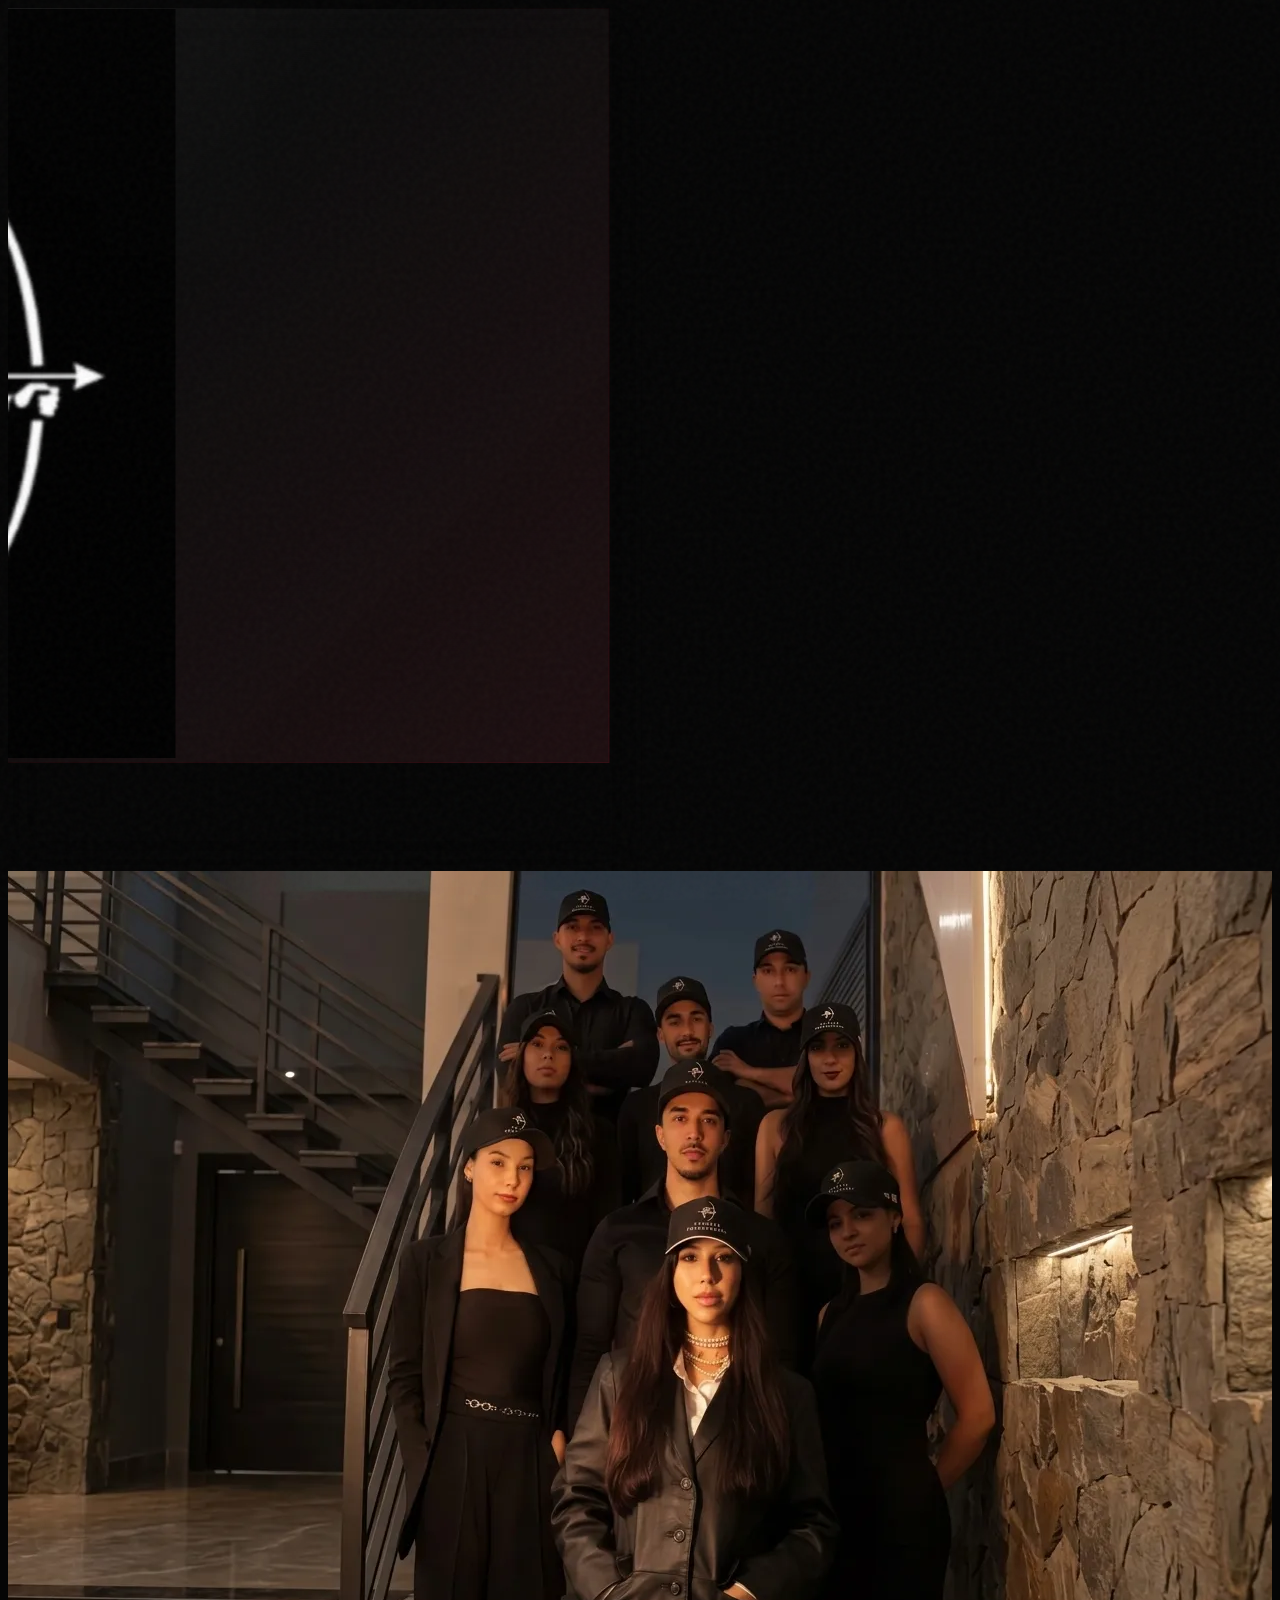
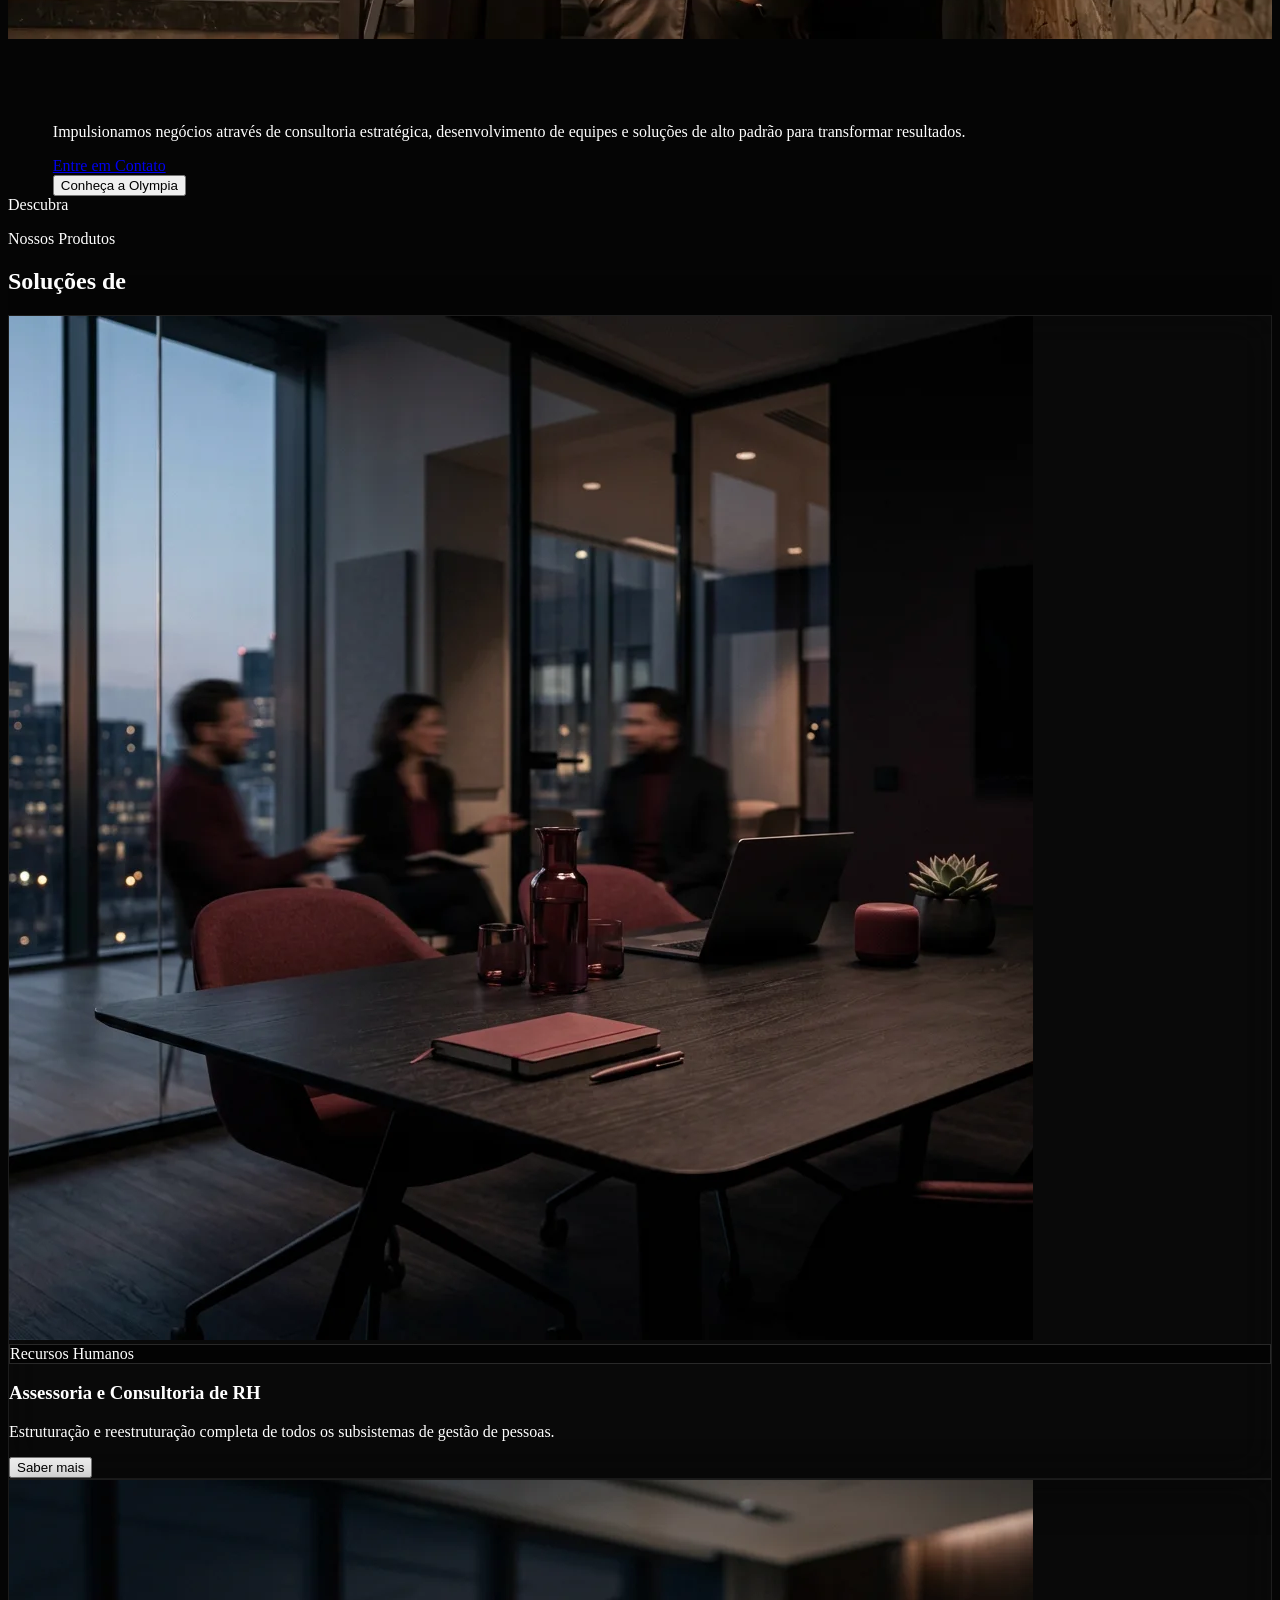
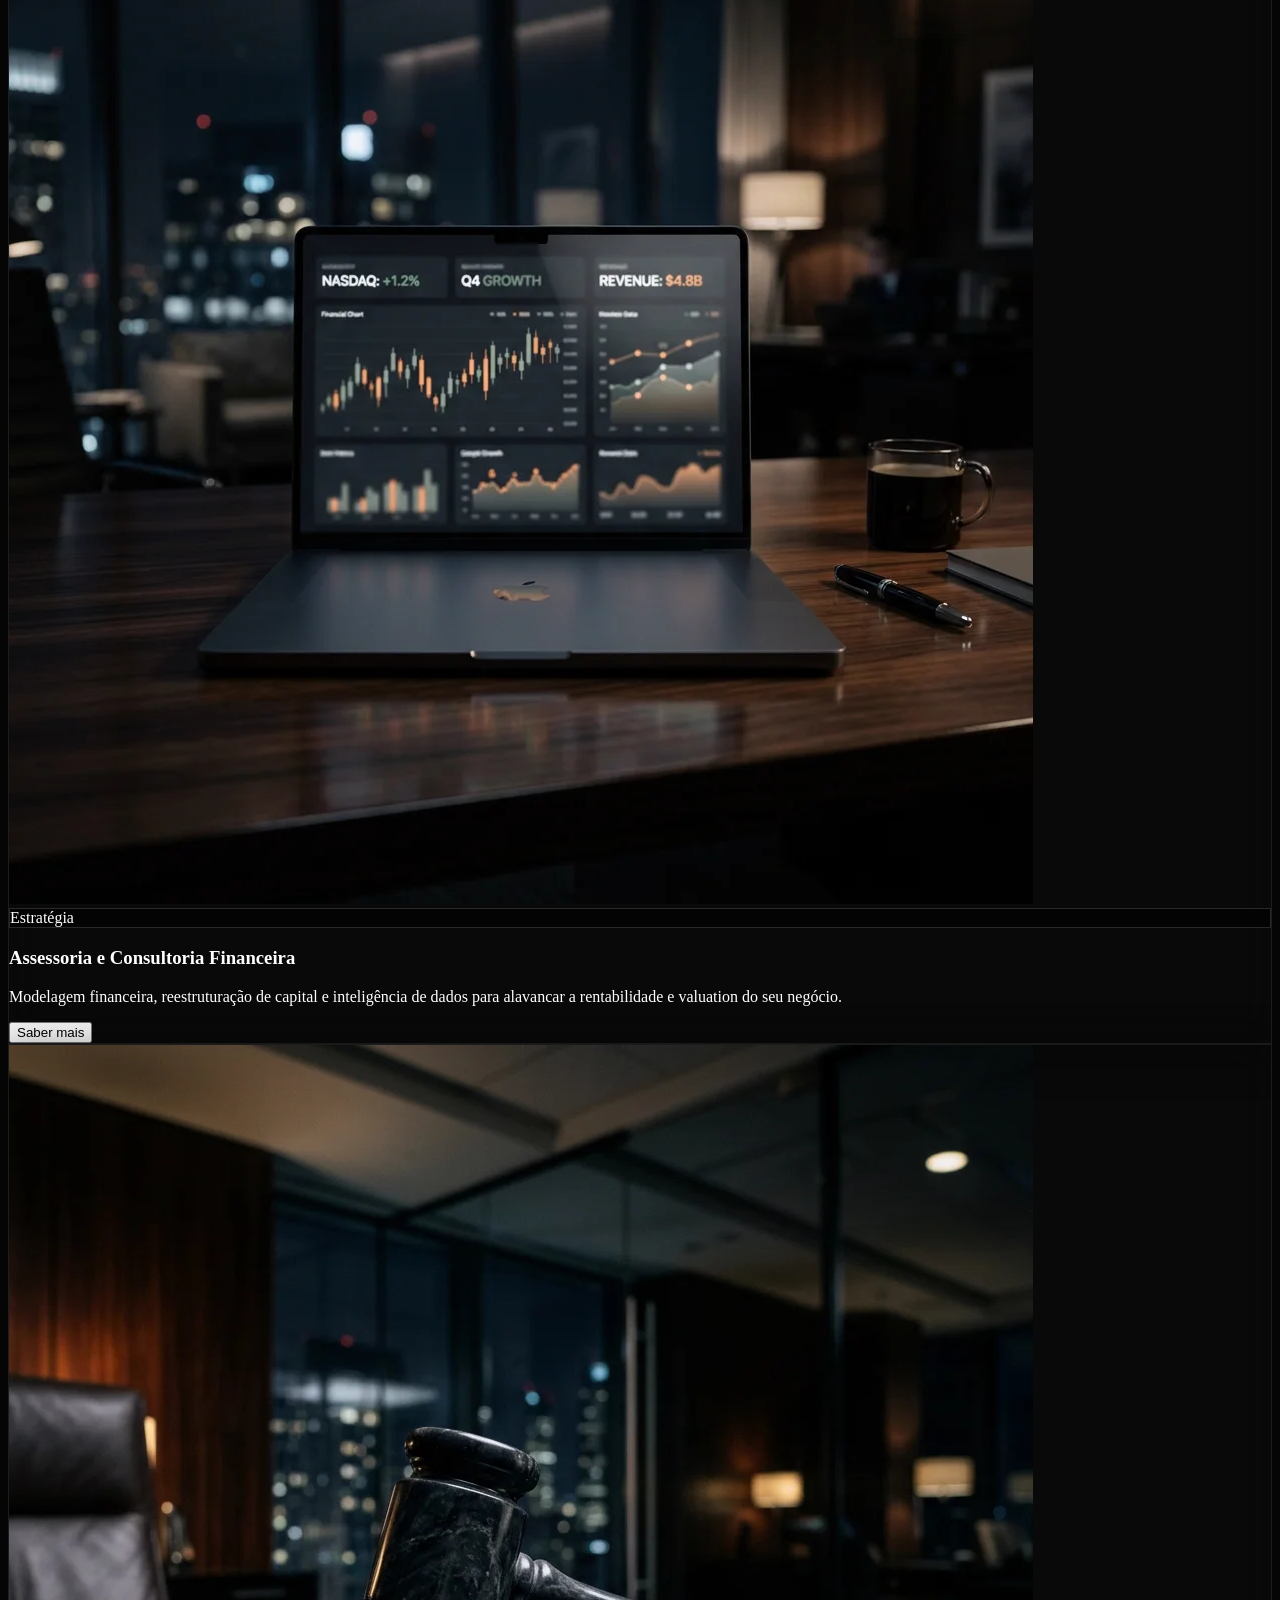
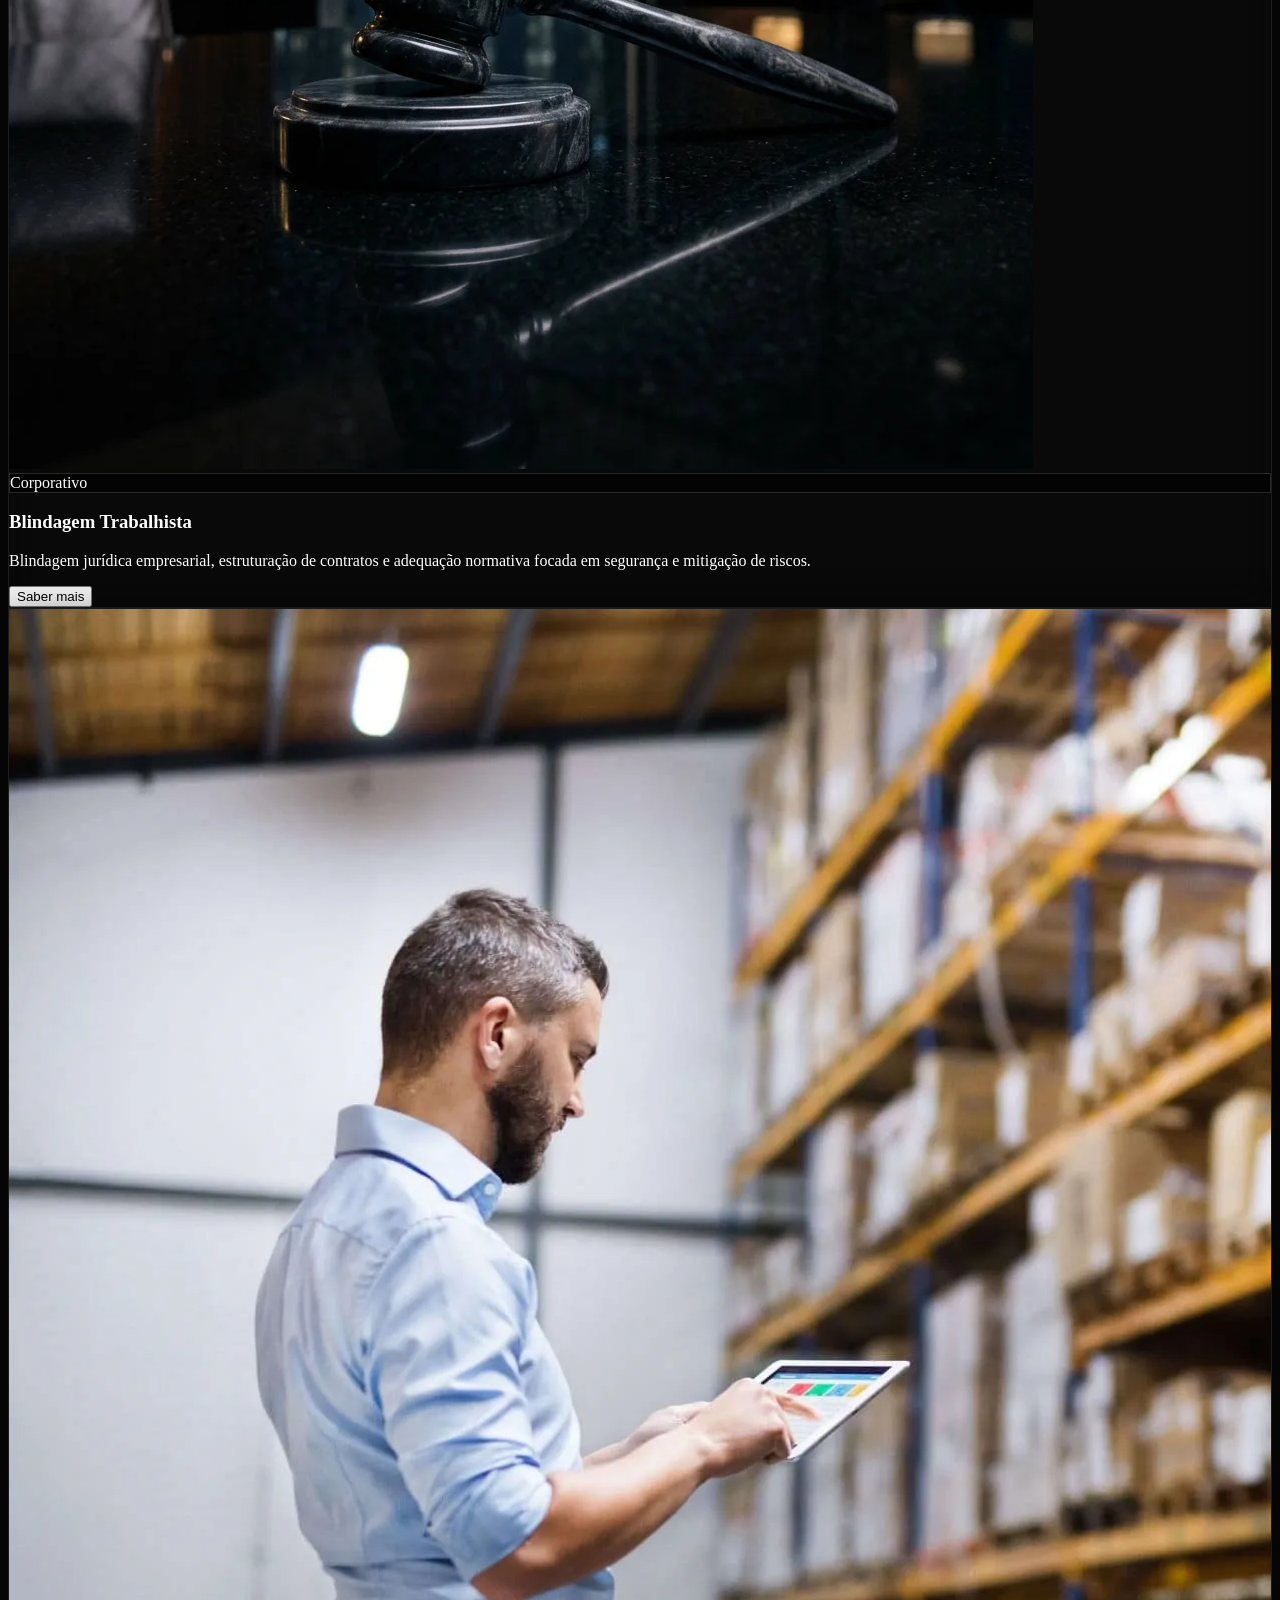
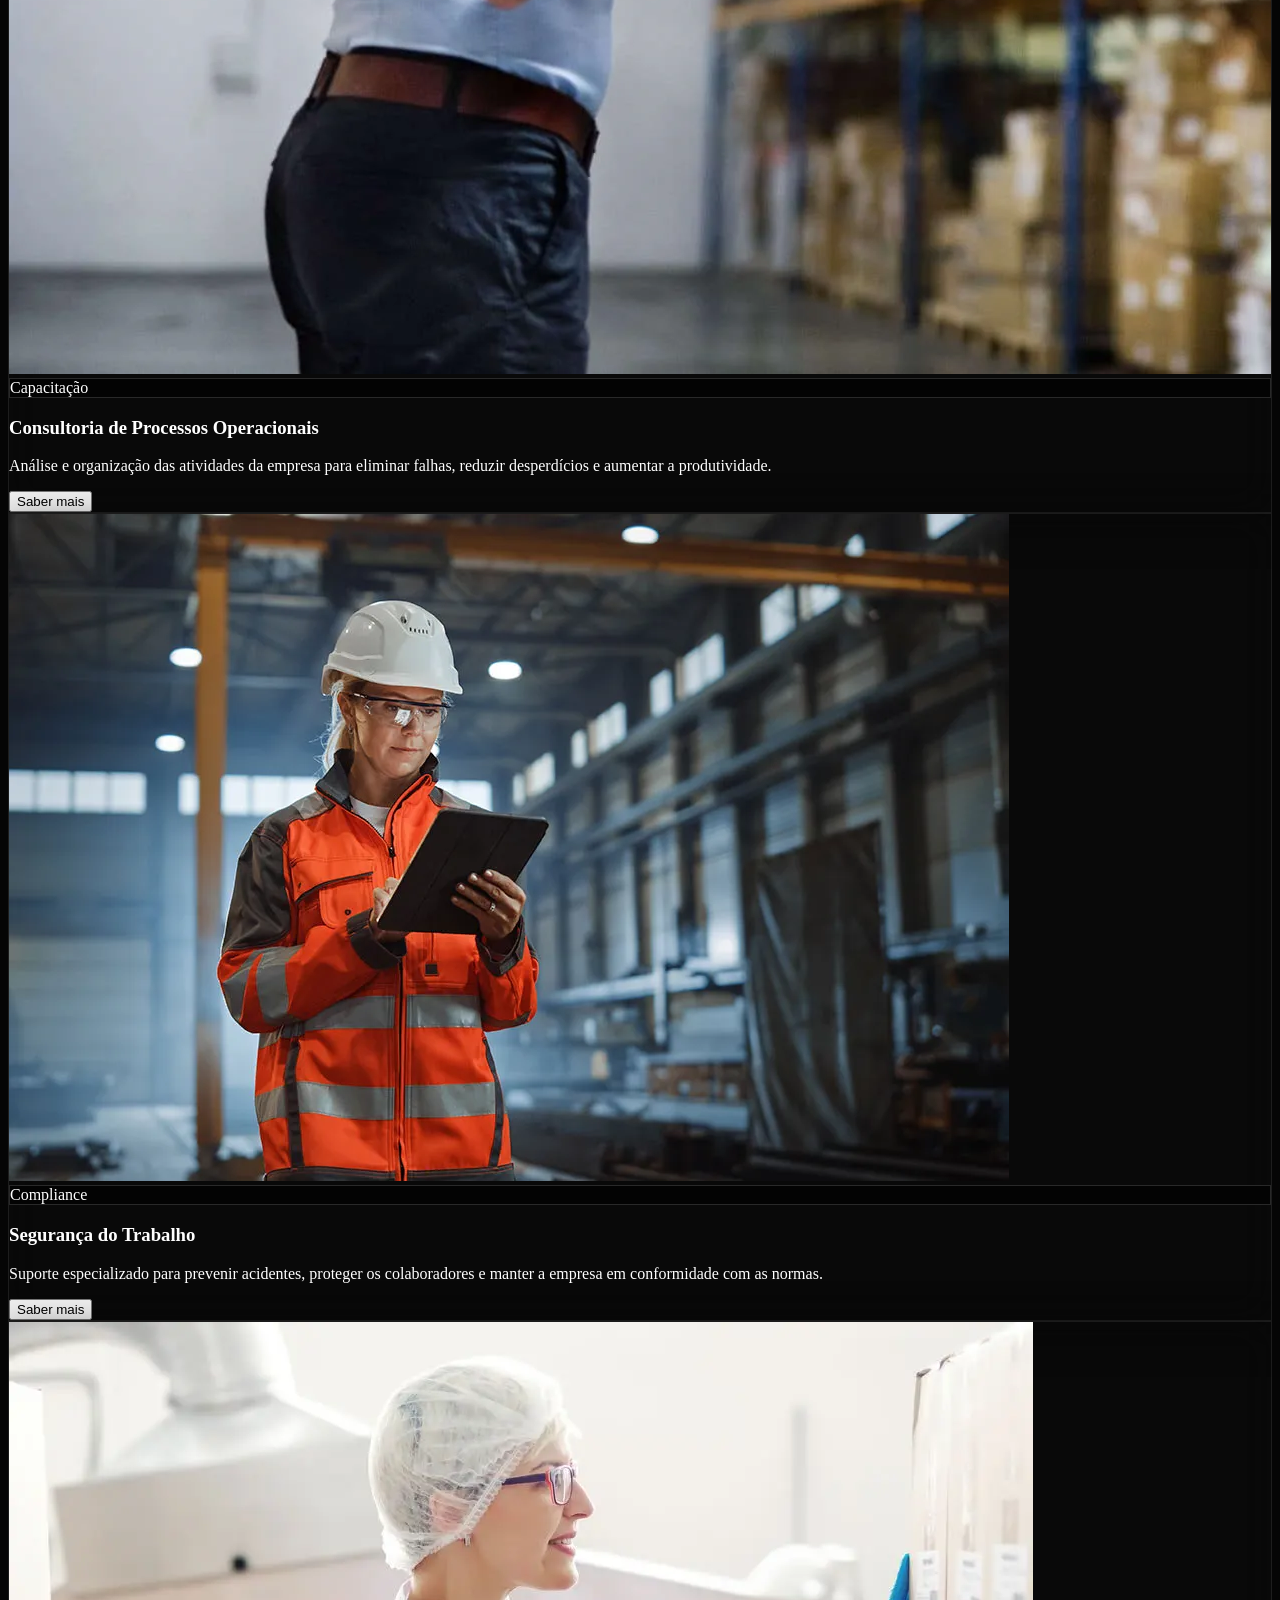
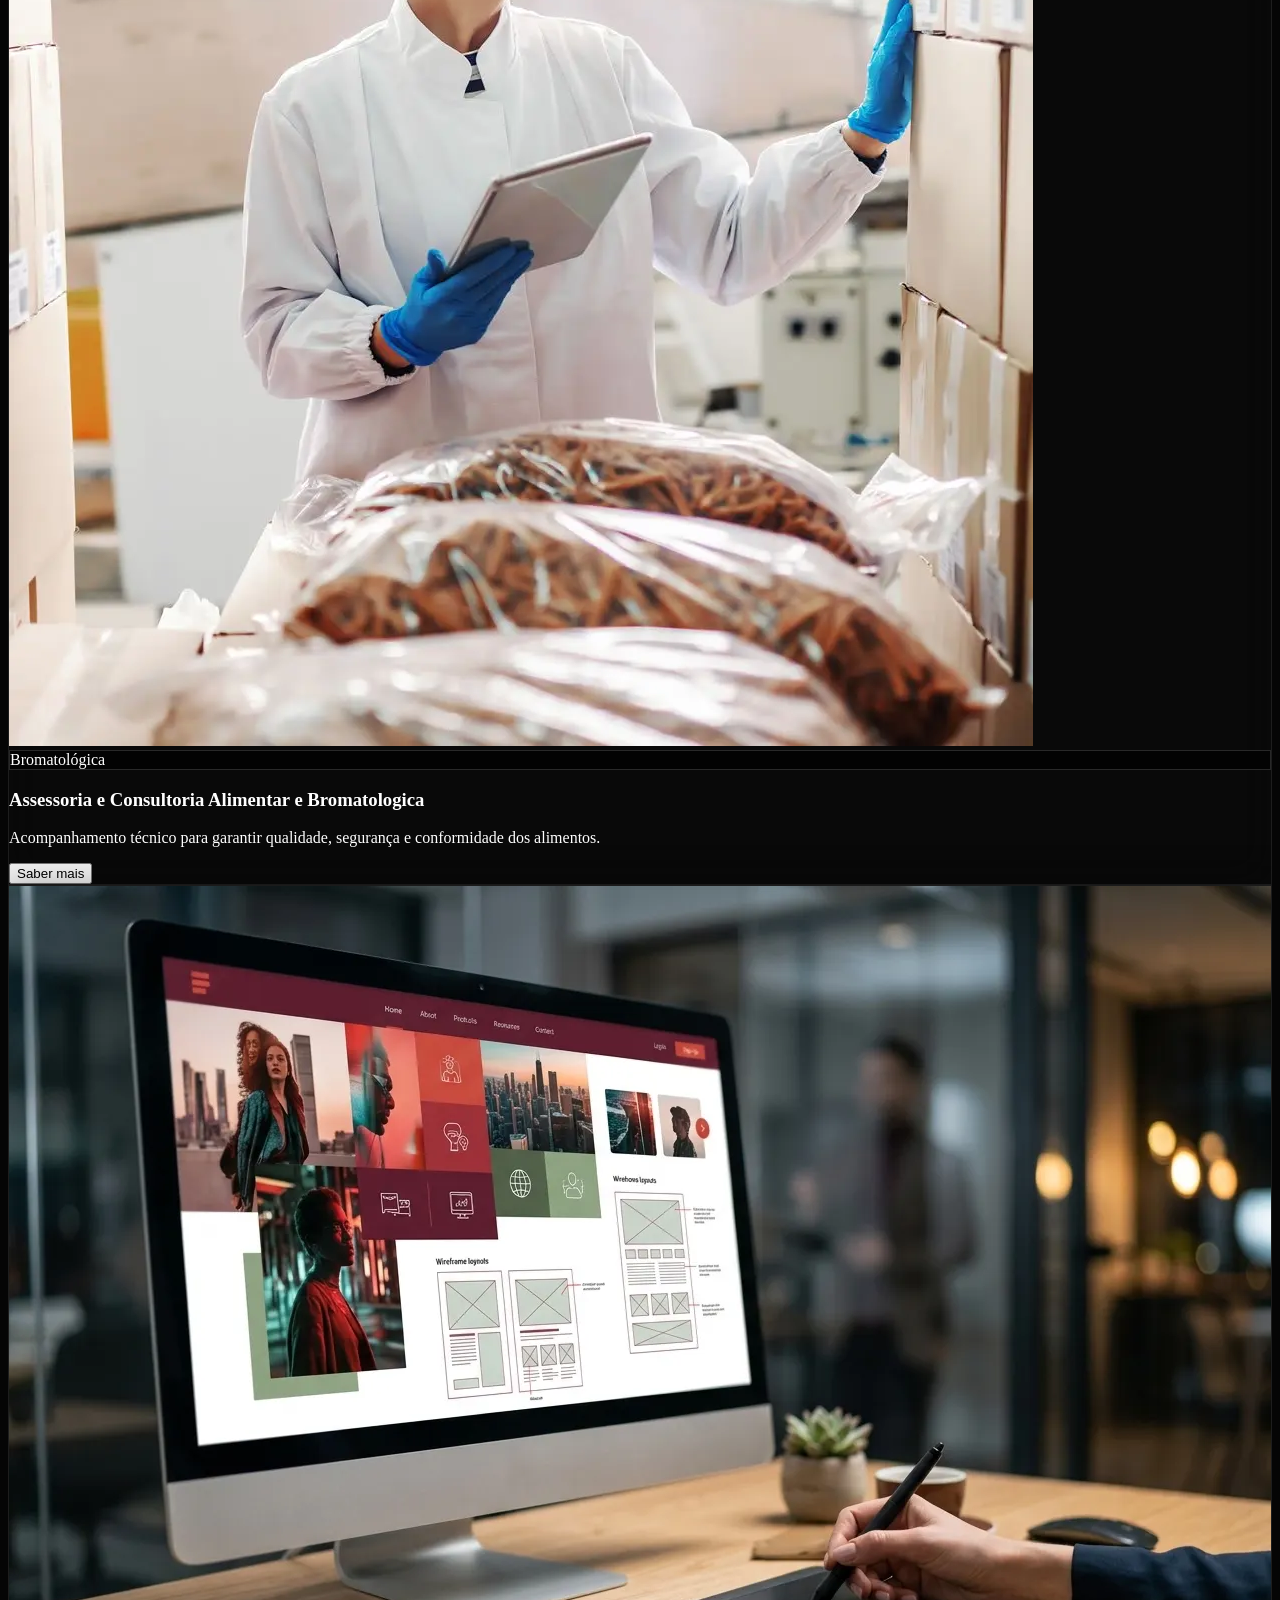
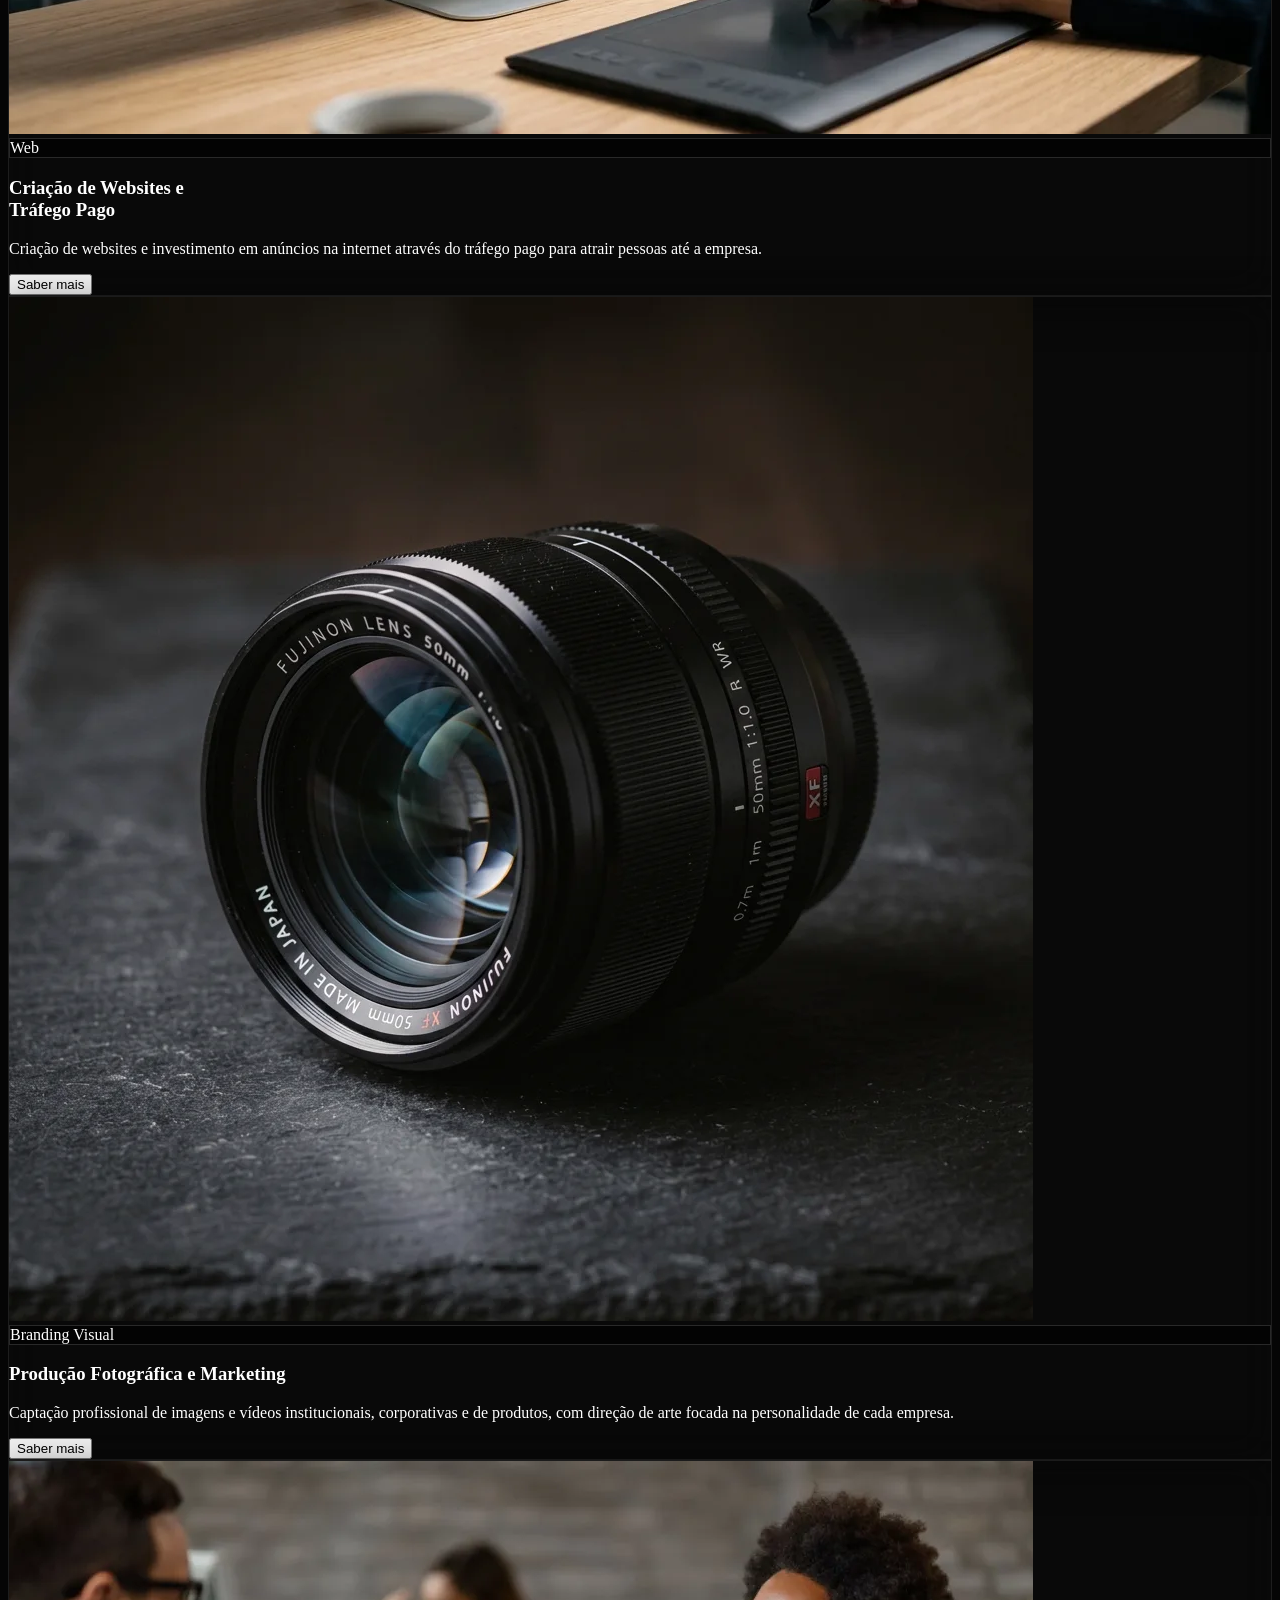
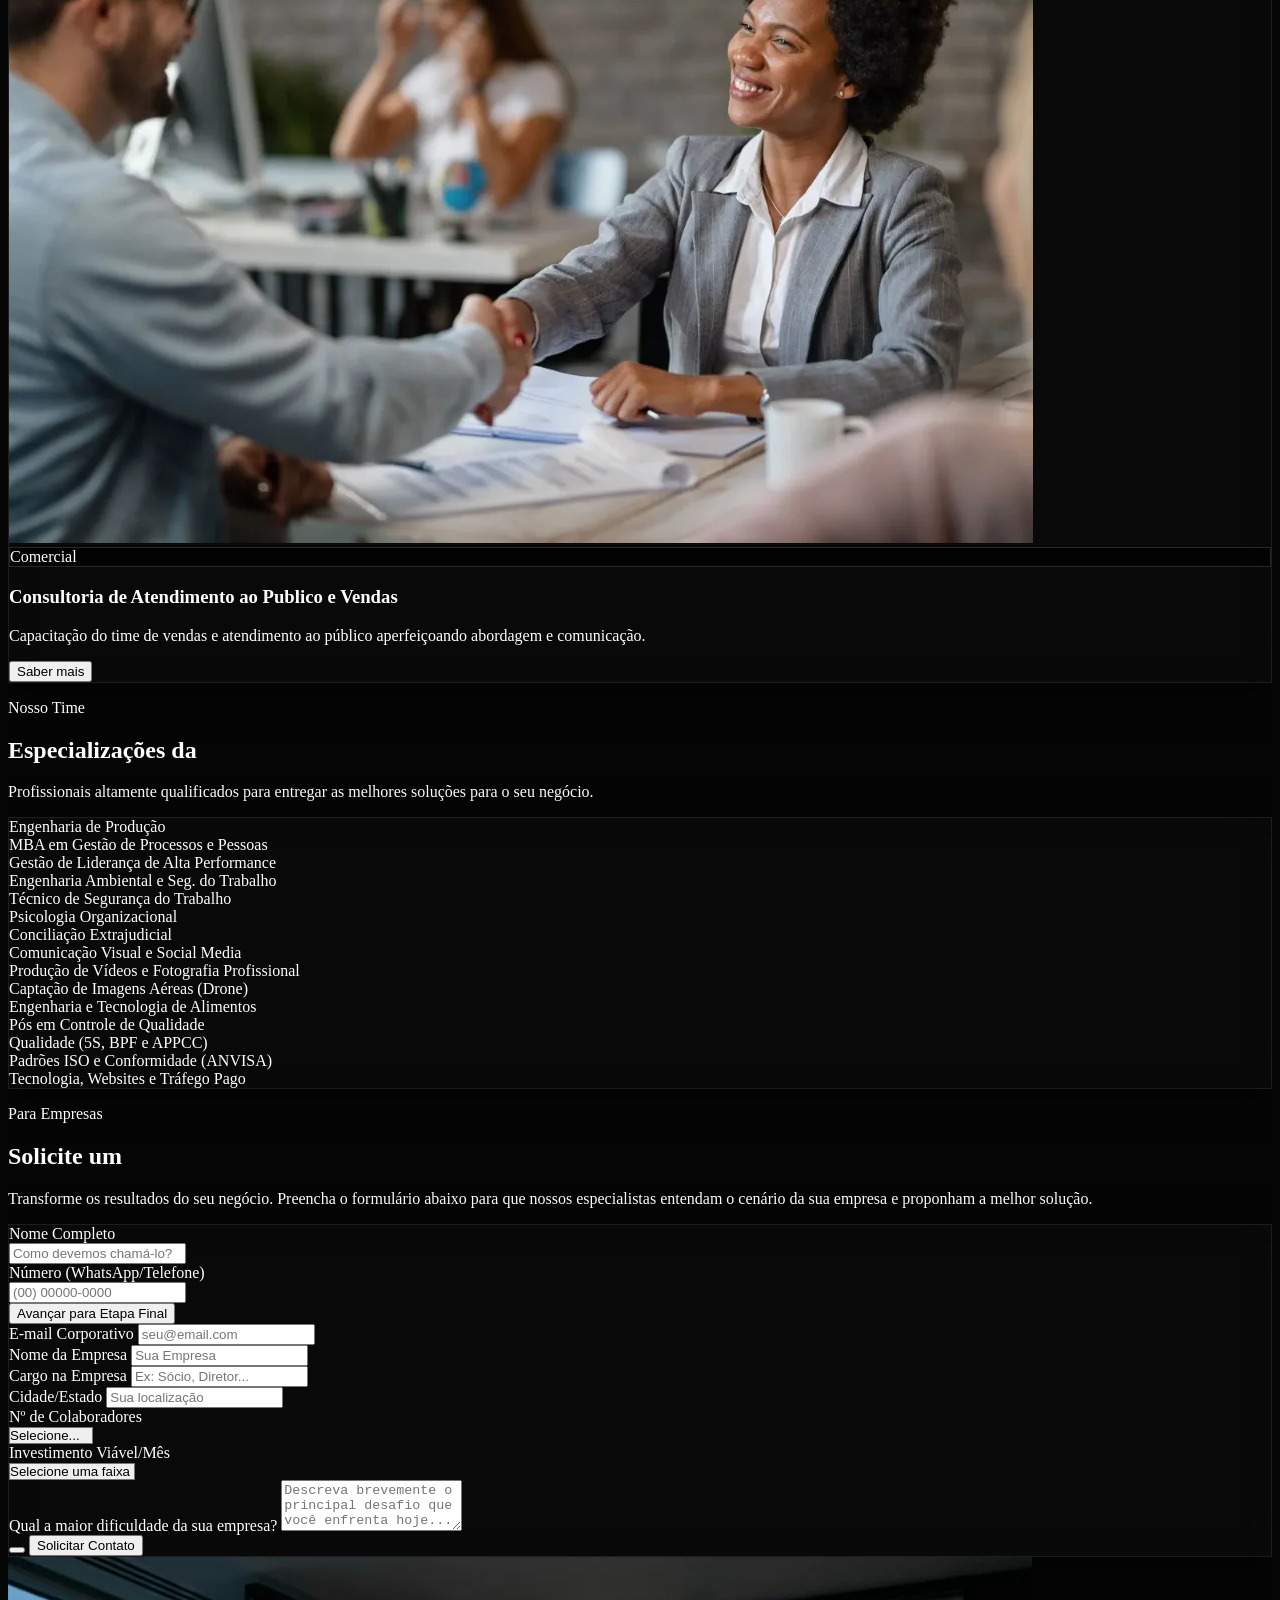
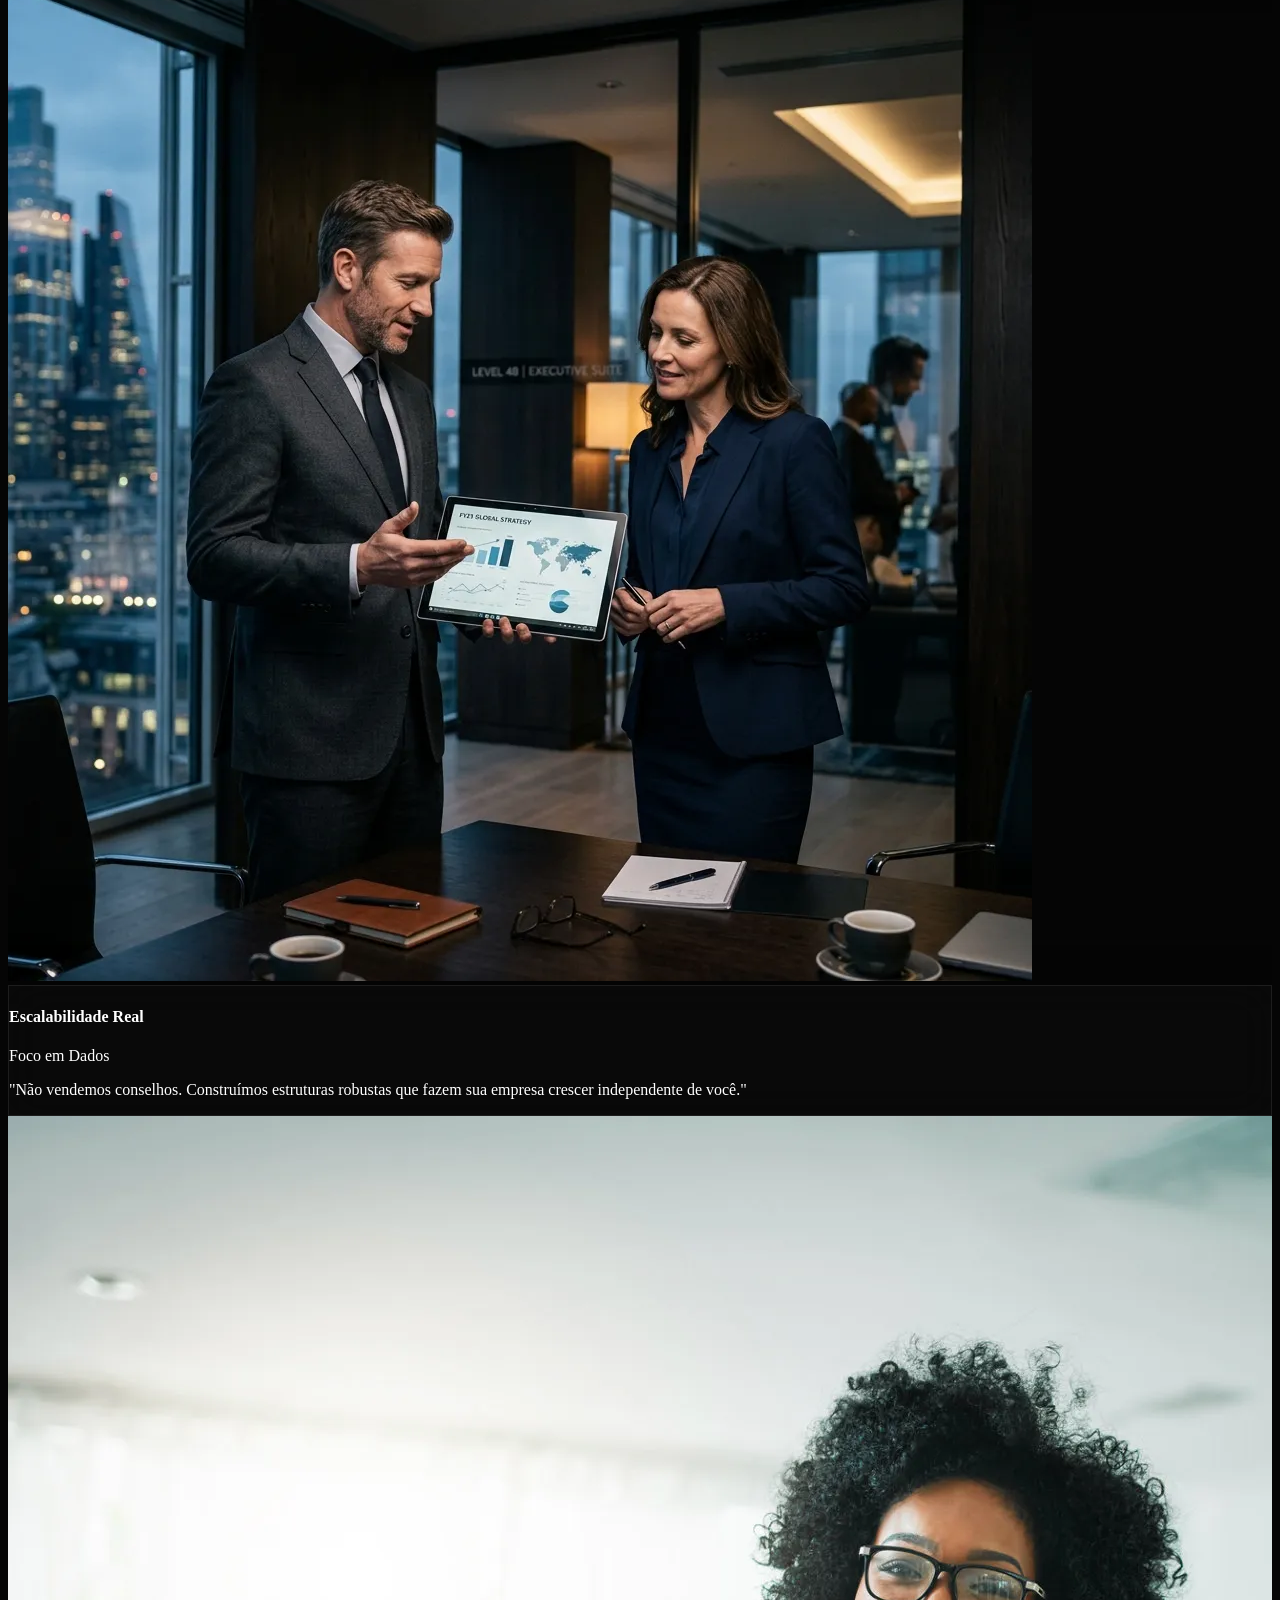
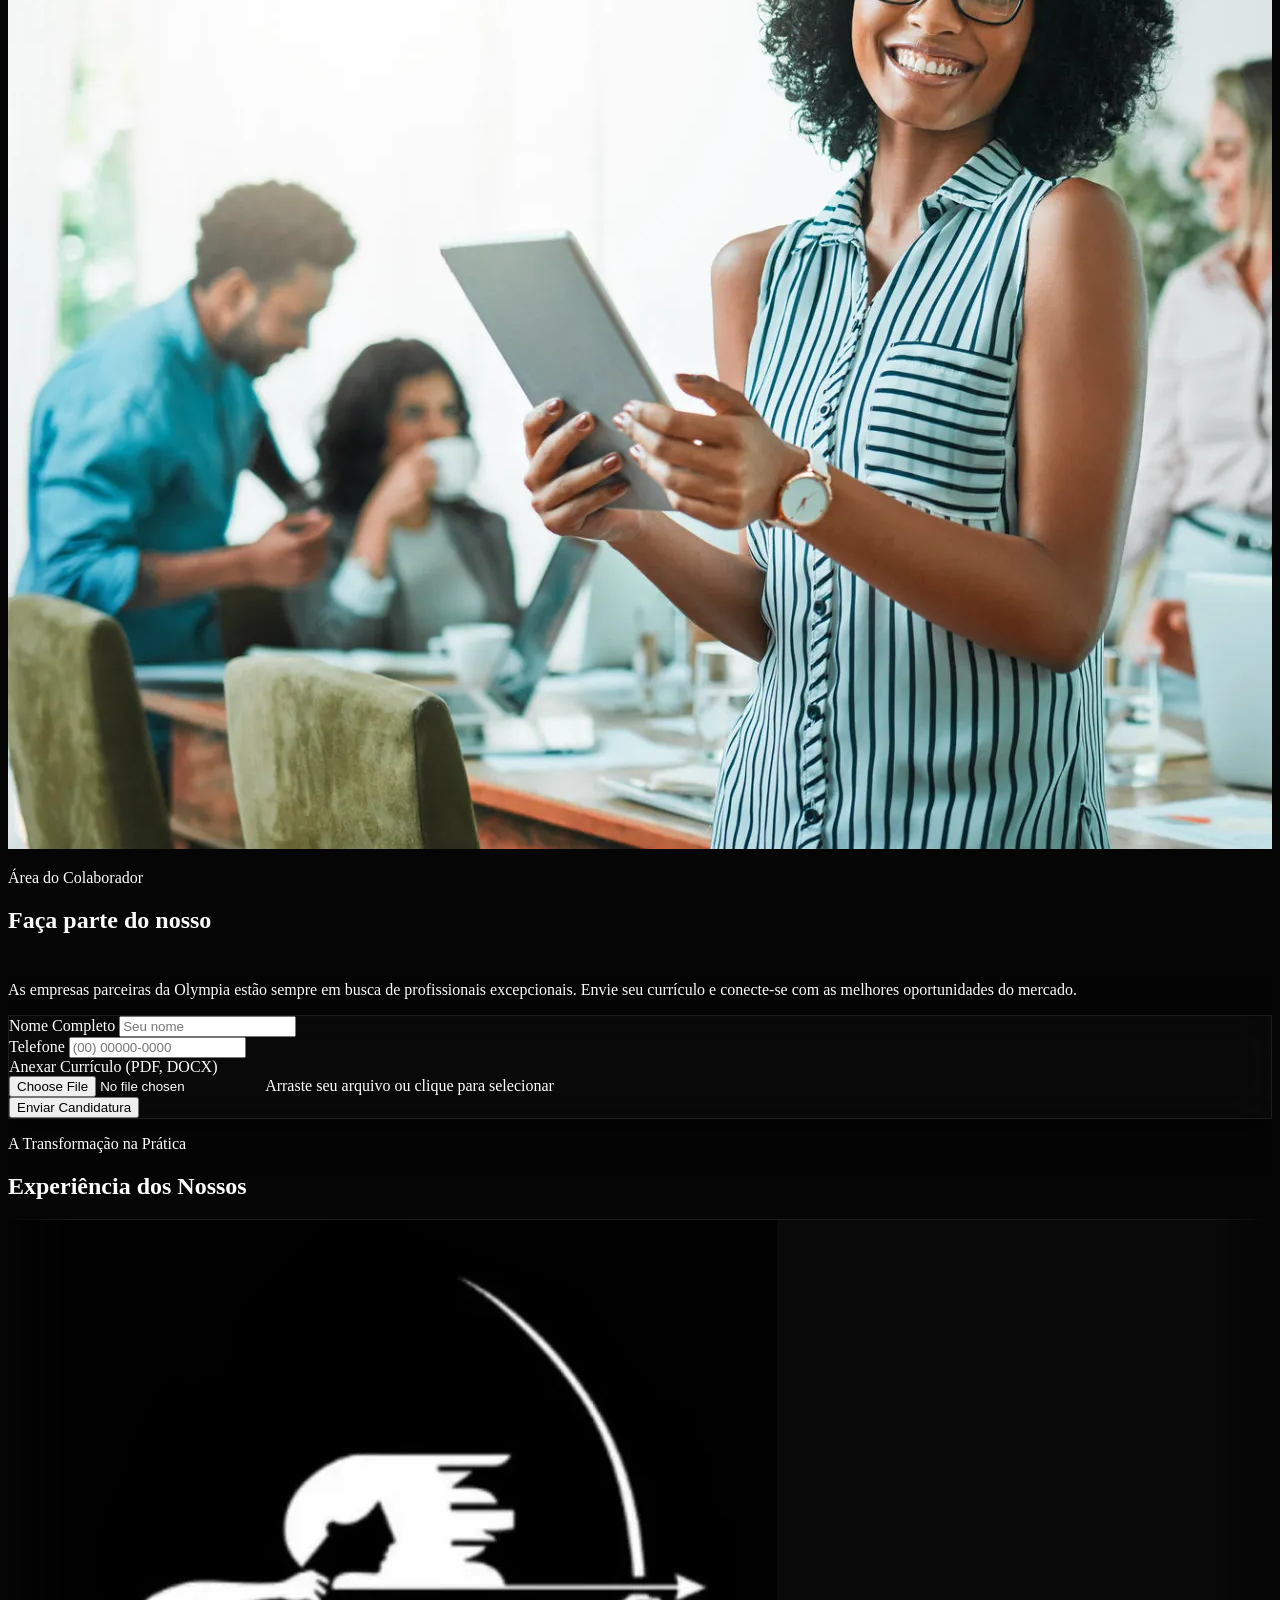
==== commit 7afbfa39: "atualizações" ====
--- a/assets/index.html
+++ b/assets/index.html
@@ -1,4 +1,4 @@
-<!DOCTYPE html>
+﻿<!DOCTYPE html>
 <html lang="pt-BR" class="scroll-smooth">
 
 <head>
@@ -153,7 +153,7 @@
             background: var(--color-scrollbar-hover);
         }
 
-        /* Noise Overlay */
+        /* Noise Overlay - isolated texture pass */
         .noise-overlay {
             position: fixed;
             top: 0;
@@ -164,7 +164,8 @@
             z-index: 50;
             opacity: 0.035;
             background-image: url("data:image/svg+xml,%3Csvg viewBox='0 0 200 200' xmlns='http://www.w3.org/2000/svg'%3E%3Cfilter id='noiseFilter'%3E%3CfeTurbulence type='fractalNoise' baseFrequency='0.75' numOctaves='3' stitchTiles='stitch'/%3E%3C/filter%3E%3Crect width='100%25' height='100%25' filter='url(%23noiseFilter)'/%3E%3C/svg%3E");
-
+            transform: translateZ(0);
+            contain: strict;
         }
 
         /* Glass Panel */
@@ -176,15 +177,15 @@
             box-shadow: 0 8px 32px 0 rgba(0, 0, 0, 0.5);
             position: relative;
             overflow: hidden;
-            transition: all 0.4s cubic-bezier(0.2, 0.8, 0.2, 1);
-        }
-
-        .glass-panel:hover {
-            background: rgba(255, 255, 255, 0.04);
-            border-color: rgba(255, 255, 255, 0.15);
-            transform: translateY(-4px);
-            box-shadow: 0 15px 40px rgba(155, 33, 49, 0.15);
-        }
+            /* Only transition specific props - 'all' caused GPU thrash */
+            transition: background 0.4s cubic-bezier(0.2, 0.8, 0.2, 1),
+                        border-color 0.4s cubic-bezier(0.2, 0.8, 0.2, 1),
+                        box-shadow 0.4s cubic-bezier(0.2, 0.8, 0.2, 1);
+        }
+
+        /* REMOVED global .glass-panel:hover with translateY - caused
+           cascading flicker on nested glass-panels (tags, overlays, forms).
+           Hover lift is now ONLY on .service-card. */
 
         /* Border Gradient shared style */
         .border-gradient {
@@ -240,31 +241,23 @@
             width: 100%;
         }
 
-        /* Animations & Performance Optimizations */
+        /* Animations & Performance Optimizations - Clean 60/120fps GPU rendering */
         .reveal {
             opacity: 0;
-            transform: translateY(40px) translateZ(0);
-            filter: blur(12px);
-            transition-property: opacity, transform, filter;
-            transition-duration: 1.2s;
-            transition-timing-function: cubic-bezier(0.2, 0.8, 0.2, 1);
-            will-change: transform, opacity, filter;
+            transform: translateY(24px);
+            transition: opacity 0.5s cubic-bezier(0.16, 1, 0.3, 1),
+                        transform 0.5s cubic-bezier(0.16, 1, 0.3, 1);
             backface-visibility: hidden;
         }
 
         .reveal.active {
             opacity: 1;
-            transform: translateY(0) translateZ(0);
-            filter: blur(0px);
+            transform: translateY(0);
         }
 
         .reveal-fade {
             opacity: 0;
-            transform: translateZ(0);
-            transition-property: opacity;
-            transition-duration: 2s;
-            transition-timing-function: ease-in-out;
-            will-change: opacity;
+            transition: opacity 0.7s ease-in-out;
         }
 
         .reveal-fade.active {
@@ -275,33 +268,30 @@
         @keyframes premiumTextReveal {
             0% {
                 opacity: 0;
-                transform: translateY(80px) scale(0.85) rotateX(-50deg);
-                filter: blur(20px);
+                transform: translateY(35px) scale(0.96);
             }
 
             100% {
                 opacity: 1;
-                transform: translateY(0) scale(1) rotateX(0deg);
-                filter: blur(0);
+                transform: translateY(0) scale(1);
             }
         }
 
         .reveal-premium {
             opacity: 0;
             transform-origin: bottom center;
-            will-change: transform, opacity, filter;
             backface-visibility: hidden;
             display: inline-block;
         }
 
         .reveal-premium.active {
             animation-name: premiumTextReveal;
-            animation-duration: 1.6s;
+            animation-duration: 0.9s;
             animation-timing-function: cubic-bezier(0.16, 1, 0.3, 1);
             animation-fill-mode: forwards;
         }
 
-        /* Text Shimmer & Aura Glow Effects */
+        /* Text Shimmer & Aura Glow Effects - isolated GPU text clipping to prevent flicker */
         @keyframes shimmerGlow {
             0% {
                 background-position: 200% center;
@@ -314,6 +304,13 @@
 
         .text-shimmer {
             animation: shimmerGlow 10s ease-in-out infinite;
+            -webkit-background-clip: text;
+            background-clip: text;
+            -webkit-text-fill-color: transparent;
+            display: inline-block;
+            transform: translateZ(0);
+            backface-visibility: hidden;
+            isolation: isolate;
         }
 
         @keyframes pulseGlowWhite {
@@ -348,10 +345,7 @@
             animation: pulseGlowBordeaux 4s ease-in-out infinite;
         }
 
-        .ambient-blob {
-            will-change: transform;
-            transform: translateZ(0);
-        }
+        /* ambient-blob GPU hint merged into original definition above */
 
         .ds-section-title {
             font-family: 'Outfit', sans-serif;
@@ -932,6 +926,144 @@
                 background-color: transparent !important;
             }
         }
+
+        /* =========================================================================
+           RESPONSIVE DESKTOP LAYOUT (Fluid lateral expansion for large screens)
+           Adapts navbar width & pushes Hero text left according to desktop width
+           ========================================================================= */
+        @media (min-width: 1024px) {
+            #main-nav {
+                width: min(94vw, 1152px) !important;
+                max-width: 1152px !important;
+            }
+        }
+
+        @media (min-width: 1280px) {
+            #main-nav {
+                width: min(94vw, 1280px) !important;
+                max-width: 1280px !important;
+                padding-left: 2rem !important;
+                padding-right: 2rem !important;
+            }
+            #hero-content {
+                max-width: min(95vw, 1360px) !important;
+                padding-left: clamp(2rem, 3.5vw, 3rem) !important;
+            }
+        }
+
+        @media (min-width: 1440px) {
+            #main-nav {
+                width: min(92vw, 1420px) !important;
+                max-width: 1420px !important;
+                padding-left: 2.25rem !important;
+                padding-right: 2.25rem !important;
+            }
+            #main-nav .nav-links {
+                gap: 2.25rem !important;
+            }
+            #hero-content {
+                max-width: min(95vw, 1500px) !important;
+                padding-left: clamp(2.5rem, 4vw, 3.5rem) !important;
+            }
+        }
+
+        @media (min-width: 1600px) {
+            #main-nav {
+                width: min(90vw, 1560px) !important;
+                max-width: 1560px !important;
+                padding-left: 2.75rem !important;
+                padding-right: 2.75rem !important;
+            }
+            #main-nav .nav-links {
+                gap: 2.75rem !important;
+            }
+            #hero-content {
+                max-width: min(95vw, 1680px) !important;
+                padding-left: clamp(3rem, 4.5vw, 4.5rem) !important;
+            }
+        }
+
+        @media (min-width: 1920px) {
+            #main-nav {
+                width: min(88vw, 1750px) !important;
+                max-width: 1750px !important;
+                padding-left: 3.25rem !important;
+                padding-right: 3.25rem !important;
+            }
+            #main-nav .nav-links {
+                gap: 3.25rem !important;
+            }
+            #hero-content {
+                max-width: min(95vw, 1880px) !important;
+                padding-left: clamp(3.5rem, 5vw, 5.5rem) !important;
+            }
+            #hero-content > div {
+                max-width: 44rem !important;
+            }
+        }
+
+        @media (min-width: 2560px) {
+            #main-nav {
+                width: min(86vw, 2200px) !important;
+                max-width: 2200px !important;
+                padding-left: 4rem !important;
+                padding-right: 4rem !important;
+            }
+            #main-nav .nav-links {
+                gap: 4rem !important;
+            }
+            #hero-content {
+                max-width: min(94vw, 2400px) !important;
+                padding-left: clamp(5rem, 6.5vw, 7.5rem) !important;
+            }
+            #hero-content > div {
+                max-width: 50rem !important;
+            }
+        }
+        /* Service card - dedicated isolated GPU layer & smooth hover without flicker */
+        .service-card {
+            transform: translateZ(0);
+            backface-visibility: hidden;
+            isolation: isolate;
+            transition: transform 0.35s cubic-bezier(0.2, 0.8, 0.2, 1),
+                        box-shadow 0.35s cubic-bezier(0.2, 0.8, 0.2, 1),
+                        border-color 0.3s ease,
+                        background-color 0.3s ease;
+        }
+
+        .service-card:hover {
+            transform: translateY(-8px) translateZ(0) !important;
+            border-color: rgba(255, 255, 255, 0.25) !important;
+            box-shadow: 0 20px 40px -10px rgba(0, 0, 0, 0.7), 0 0 25px rgba(155, 33, 49, 0.2) !important;
+        }
+
+        .service-card-tag {
+            background: rgba(0, 0, 0, 0.65);
+            border: 1px solid rgba(255, 255, 255, 0.15);
+            backdrop-filter: blur(8px);
+            -webkit-backdrop-filter: blur(8px);
+        }
+
+        /* Testimonial card hover */
+        #experiencias .glass-panel {
+            transform: translateZ(0);
+            backface-visibility: hidden;
+            transition: transform 0.35s cubic-bezier(0.2, 0.8, 0.2, 1),
+                        border-color 0.3s ease,
+                        box-shadow 0.3s ease;
+        }
+
+        #experiencias .glass-panel:hover {
+            transform: translateY(-8px) translateZ(0) !important;
+            border-color: rgba(255, 255, 255, 0.2) !important;
+            box-shadow: 0 20px 40px -10px rgba(0, 0, 0, 0.7), 0 0 20px rgba(155, 33, 49, 0.15) !important;
+        }
+
+        /* Diagnostico image card hover */
+        #diagnostico .group:hover .glass-panel {
+            border-color: rgba(255, 255, 255, 0.18);
+        }
+
     </style>
 </head>
 
@@ -959,7 +1091,7 @@
     <div class="noise-overlay"></div>
 
     <!-- Navigation -->
-    <nav class="fixed w-[95%] max-w-6xl z-[100] top-6 left-1/2 transition-all duration-300 py-3 px-6 md:px-8 border border-white/10 rounded-[2rem] shadow-2xl group"
+    <nav id="main-nav" class="fixed w-[95%] max-w-6xl z-[100] top-6 left-1/2 transition-all duration-300 py-3 px-6 md:px-8 border border-white/10 rounded-[2rem] shadow-2xl group"
         style="background-color: rgba(5, 5, 5, 0.4); -webkit-backdrop-filter: blur(24px); backdrop-filter: blur(24px); transform: translate3d(-50%, 0, 0);">
 
         <div class="relative z-10 max-w-screen-2xl mx-auto flex items-center justify-between">
@@ -1035,9 +1167,9 @@
         <!-- Right Side: Cinematic Background Video -->
         <div class="absolute inset-0 z-0 flex justify-end pointer-events-none" id="hero-video-wrapper">
             <div
-                class="w-full md:w-3/4 h-full relative reveal-fade opacity-0 delay-[800ms] overflow-hidden bg-[#020202]">
-                <img id="hero-video" src="images/hero_expanded.webp" alt="Olympia Consultoria Hero Image" fetchpriority="high"
-                    class="absolute inset-0 w-full h-full object-cover transform-gpu"
+                class="w-full md:w-3/4 h-full relative reveal-fade opacity-0 delay-200 overflow-hidden bg-[#020202]">
+                <img id="hero-video" src="images/hero_expanded.webp" alt="Olympia Consultoria Hero Image" fetchpriority="high" decoding="async"
+                    class="absolute inset-0 w-full h-full object-cover"
                     style="object-position: -20% 30%;">
             </div>
 
@@ -1087,7 +1219,7 @@
                 </div>
 
                 <div id="parallax-p">
-                    <p class="mt-8 text-base md:text-xl text-white/50 font-light max-w-xl leading-relaxed reveal opacity-0 delay-[800ms]"
+                    <p class="mt-8 text-base md:text-xl text-white/50 font-light max-w-xl leading-relaxed reveal opacity-0 delay-200"
                         data-i18n="hero_p1">
                         Impulsionamos negócios através de <span class="text-white font-medium">consultoria
                             estratégica</span>, <span class="text-white font-medium">desenvolvimento de equipes</span> e
@@ -1098,7 +1230,7 @@
                 </div>
 
                 <div id="parallax-btn">
-                    <div class="mt-14 flex flex-col sm:flex-row gap-5 sm:items-center reveal opacity-0 delay-[1000ms]">
+                    <div class="mt-14 flex flex-col sm:flex-row gap-5 sm:items-center reveal opacity-0 delay-300">
                         <a id="btn-whatsapp"
                             href="https://wa.me/5537998414859?text=Ol%C3%A1!%20Conheci%20o%20site%20da%20empresa%20e%20gostaria%20de%20saber%20um%20pouco%20mais%20sobre%20as%20consultorias%20e%20assessorias%20fornecidas."
                             target="_blank"
@@ -1141,7 +1273,7 @@
 
         <!-- Scroll Indicator (Premium) -->
         <div
-            class="absolute bottom-8 left-1/2 -translate-x-1/2 flex flex-col items-center gap-2 z-20 reveal opacity-0 delay-[1200ms]">
+            class="absolute bottom-8 left-1/2 -translate-x-1/2 flex flex-col items-center gap-2 z-20 reveal opacity-0 delay-500">
             <span class="text-[9px] uppercase tracking-[0.3em] text-white/30 font-medium"
                 data-i18n="scroll_text">Descubra</span>
             <div class="animate-bounce text-white/40 mt-1">
@@ -1345,7 +1477,7 @@
             <div class="max-w-[1400px] mx-auto w-full relative z-10 pt-10">
                 
                 <!-- Centralized Title -->
-                <div class="text-center mb-16 reveal delay-[100ms]">
+                <div class="text-center mb-16 reveal">
                     <div class="flex items-center justify-center space-x-3 mb-6">
                         <div class="w-1.5 h-1.5 bg-primary-500 rounded-full animate-pulse shadow-[0_0_12px_var(--color-primary-gradient-1)]"></div>
                         <p class="text-[11px] uppercase tracking-[0.25em] text-white/60 font-semibold font-outfit" data-i18n="diag_subtitle">Para Empresas</p>
@@ -1366,7 +1498,7 @@
                 <div class="flex flex-col lg:flex-row items-stretch gap-10 max-w-6xl mx-auto">
                     
                     <!-- Left Side: Form Content -->
-                    <div class="w-full lg:w-3/5 reveal delay-[200ms] relative z-20 flex">
+                    <div class="w-full lg:w-3/5 reveal relative z-20 flex">
                         <!-- Multi-step Form -->
                         <form id="diagnostico-form" class="w-full glass-panel border border-white/10 bg-[#0a0a0a]/90 backdrop-blur-2xl rounded-3xl p-8 sm:p-10 relative z-10 shadow-[0_0_40px_rgba(0,0,0,0.8)] flex flex-col justify-center">
                             
@@ -1487,7 +1619,7 @@
                     </div>
 
                     <!-- Right Side: Image -->
-                    <div class="hidden lg:flex w-full lg:w-2/5 reveal delay-[300ms] flex-col justify-center relative z-10">
+                    <div class="hidden lg:flex w-full lg:w-2/5 reveal flex-col justify-center relative z-10">
                         <div class="relative w-full h-[90%] min-h-[400px] rounded-[2.5rem] overflow-hidden border border-white/10 shadow-[0_0_50px_rgba(var(--color-primary-rgb),0.15)] group">
                             <img src="images/imagem_clientes.webp" alt="Diagnóstico Empresarial" class="w-full h-full object-cover transition-transform duration-1000 group-hover:scale-110 filter brightness-75 contrast-125" onerror="this.src='images/services/financeiro.webp'" loading="lazy">
                             <div class="absolute inset-0 bg-gradient-to-t from-[#050505] via-[#050505]/40 to-transparent opacity-90"></div>
@@ -1526,7 +1658,7 @@
                 
                 <div class="flex flex-col lg:flex-row items-center gap-16">
                     <!-- Left Side: Image -->
-                    <div class="w-full lg:w-1/2 reveal delay-[100ms] flex justify-center relative">
+                    <div class="w-full lg:w-1/2 reveal flex justify-center relative">
                         <div class="relative w-full max-w-lg aspect-[4/5] rounded-[2rem] overflow-hidden border border-white/10 shadow-[0_0_50px_rgba(var(--color-primary-rgb),0.2)] group">
                             <img src="images/imagem_colaborador.webp" alt="Área do Colaborador" class="w-full h-full object-cover transition-transform duration-700 group-hover:scale-105" loading="lazy">
                             <div class="absolute inset-0 bg-gradient-to-t from-[#020202] via-[#020202]/20 to-transparent opacity-80 mix-blend-multiply"></div>
@@ -1537,7 +1669,7 @@
                     </div>
 
                     <!-- Right Side: Content and Form -->
-                    <div class="w-full lg:w-1/2 reveal delay-[200ms]">
+                    <div class="w-full lg:w-1/2 reveal">
                         <div class="flex items-center space-x-3 mb-6">
                             <div class="w-1.5 h-1.5 bg-primary-500 rounded-full animate-pulse shadow-[0_0_12px_var(--color-primary-gradient-1)]"></div>
                             <p class="text-[11px] uppercase tracking-[0.25em] text-white/60 font-semibold font-outfit" data-i18n="colab_subtitle">Área do Colaborador</p>
@@ -1618,7 +1750,7 @@
                 <div class="relative w-full overflow-hidden flex items-center group/carousel py-4 -my-4 mask-edges-x" style="mask-image: linear-gradient(to right, transparent, black 5%, black 95%, transparent);">
                     <div class="flex gap-6 w-max animate-scroll-x hover:[animation-play-state:paused] pr-6 will-change-transform">
                         <!-- Card 1 -->
-                        <div class="glass-panel border border-white/5 bg-[#101010]/90 backdrop-blur-2xl rounded-3xl p-8 lg:p-10 hover:-translate-y-2 transition-transform duration-500 flex flex-col relative z-10 shadow-xl w-[350px] shrink-0">
+                        <div class="glass-panel border border-white/5 bg-[#101010]/90 backdrop-blur-2xl rounded-3xl p-8 lg:p-10 flex flex-col relative z-10 shadow-xl w-[350px] shrink-0">
                             <div class="flex items-center gap-4 mb-6">
                                 <div class="w-14 h-14 rounded-full flex items-center justify-center border border-white/10 overflow-hidden shadow-inner shrink-0">
                                     <img src="images/logos/logo.webp" alt="Cliente Olympia" class="w-full h-full object-cover" loading="lazy">
@@ -1639,7 +1771,7 @@
                             </p>
                         </div>
                         <!-- Card 2 -->
-                        <div class="glass-panel border border-white/5 bg-[#101010]/90 backdrop-blur-2xl rounded-3xl p-8 lg:p-10 hover:-translate-y-2 transition-transform duration-500 flex flex-col relative z-10 shadow-xl w-[350px] shrink-0">
+                        <div class="glass-panel border border-white/5 bg-[#101010]/90 backdrop-blur-2xl rounded-3xl p-8 lg:p-10 flex flex-col relative z-10 shadow-xl w-[350px] shrink-0">
                             <div class="flex items-center gap-4 mb-6">
                                 <div class="w-14 h-14 rounded-full flex items-center justify-center border border-white/10 overflow-hidden shadow-inner shrink-0">
                                     <img src="images/logos/logo.webp" alt="Cliente Olympia" class="w-full h-full object-cover" loading="lazy">
@@ -1660,7 +1792,7 @@
                             </p>
                         </div>
                         <!-- Card 3 -->
-                        <div class="glass-panel border border-white/5 bg-[#101010]/90 backdrop-blur-2xl rounded-3xl p-8 lg:p-10 hover:-translate-y-2 transition-transform duration-500 flex flex-col relative z-10 shadow-xl w-[350px] shrink-0">
+                        <div class="glass-panel border border-white/5 bg-[#101010]/90 backdrop-blur-2xl rounded-3xl p-8 lg:p-10 flex flex-col relative z-10 shadow-xl w-[350px] shrink-0">
                             <div class="flex items-center gap-4 mb-6">
                                 <div class="w-14 h-14 rounded-full flex items-center justify-center border border-white/10 overflow-hidden shadow-inner shrink-0">
                                     <img src="images/logos/logo.webp" alt="Cliente Olympia" class="w-full h-full object-cover" loading="lazy">
@@ -1681,7 +1813,7 @@
                             </p>
                         </div>
                         <!-- Card 4 -->
-                        <div class="glass-panel border border-white/5 bg-[#101010]/90 backdrop-blur-2xl rounded-3xl p-8 lg:p-10 hover:-translate-y-2 transition-transform duration-500 flex flex-col relative z-10 shadow-xl w-[350px] shrink-0">
+                        <div class="glass-panel border border-white/5 bg-[#101010]/90 backdrop-blur-2xl rounded-3xl p-8 lg:p-10 flex flex-col relative z-10 shadow-xl w-[350px] shrink-0">
                             <div class="flex items-center gap-4 mb-6">
                                 <div class="w-14 h-14 rounded-full flex items-center justify-center border border-white/10 overflow-hidden shadow-inner shrink-0">
                                     <img src="images/logos/logo.webp" alt="Cliente Olympia" class="w-full h-full object-cover" loading="lazy">
@@ -1702,7 +1834,7 @@
                             </p>
                         </div>
                         <!-- Card 5 -->
-                        <div class="glass-panel border border-white/5 bg-[#101010]/90 backdrop-blur-2xl rounded-3xl p-8 lg:p-10 hover:-translate-y-2 transition-transform duration-500 flex flex-col relative z-10 shadow-xl w-[350px] shrink-0">
+                        <div class="glass-panel border border-white/5 bg-[#101010]/90 backdrop-blur-2xl rounded-3xl p-8 lg:p-10 flex flex-col relative z-10 shadow-xl w-[350px] shrink-0">
                             <div class="flex items-center gap-4 mb-6">
                                 <div class="w-14 h-14 rounded-full flex items-center justify-center border border-white/10 overflow-hidden shadow-inner shrink-0">
                                     <img src="images/logos/logo.webp" alt="Cliente Olympia" class="w-full h-full object-cover" loading="lazy">
@@ -1723,7 +1855,7 @@
                             </p>
                         </div>
                         <!-- Card 6 -->
-                        <div class="glass-panel border border-white/5 bg-[#101010]/90 backdrop-blur-2xl rounded-3xl p-8 lg:p-10 hover:-translate-y-2 transition-transform duration-500 flex flex-col relative z-10 shadow-xl w-[350px] shrink-0">
+                        <div class="glass-panel border border-white/5 bg-[#101010]/90 backdrop-blur-2xl rounded-3xl p-8 lg:p-10 flex flex-col relative z-10 shadow-xl w-[350px] shrink-0">
                             <div class="flex items-center gap-4 mb-6">
                                 <div class="w-14 h-14 rounded-full flex items-center justify-center border border-white/10 overflow-hidden shadow-inner shrink-0">
                                     <img src="images/logos/logo.webp" alt="Cliente Olympia" class="w-full h-full object-cover" loading="lazy">
@@ -1746,7 +1878,7 @@
                         
                         <!-- Duplicate Cards for infinite effect -->
                         <!-- Card 1 -->
-                        <div class="glass-panel border border-white/5 bg-[#101010]/90 backdrop-blur-2xl rounded-3xl p-8 lg:p-10 hover:-translate-y-2 transition-transform duration-500 flex flex-col relative z-10 shadow-xl w-[350px] shrink-0">
+                        <div class="glass-panel border border-white/5 bg-[#101010]/90 backdrop-blur-2xl rounded-3xl p-8 lg:p-10 flex flex-col relative z-10 shadow-xl w-[350px] shrink-0">
                             <div class="flex items-center gap-4 mb-6">
                                 <div class="w-14 h-14 rounded-full flex items-center justify-center border border-white/10 overflow-hidden shadow-inner shrink-0">
                                     <img src="images/logos/logo.webp" alt="Cliente Olympia" class="w-full h-full object-cover" loading="lazy">
@@ -1767,7 +1899,7 @@
                             </p>
                         </div>
                         <!-- Card 2 -->
-                        <div class="glass-panel border border-white/5 bg-[#101010]/90 backdrop-blur-2xl rounded-3xl p-8 lg:p-10 hover:-translate-y-2 transition-transform duration-500 flex flex-col relative z-10 shadow-xl w-[350px] shrink-0">
+                        <div class="glass-panel border border-white/5 bg-[#101010]/90 backdrop-blur-2xl rounded-3xl p-8 lg:p-10 flex flex-col relative z-10 shadow-xl w-[350px] shrink-0">
                             <div class="flex items-center gap-4 mb-6">
                                 <div class="w-14 h-14 rounded-full flex items-center justify-center border border-white/10 overflow-hidden shadow-inner shrink-0">
                                     <img src="images/logos/logo.webp" alt="Cliente Olympia" class="w-full h-full object-cover" loading="lazy">
@@ -1788,7 +1920,7 @@
                             </p>
                         </div>
                         <!-- Card 3 -->
-                        <div class="glass-panel border border-white/5 bg-[#101010]/90 backdrop-blur-2xl rounded-3xl p-8 lg:p-10 hover:-translate-y-2 transition-transform duration-500 flex flex-col relative z-10 shadow-xl w-[350px] shrink-0">
+                        <div class="glass-panel border border-white/5 bg-[#101010]/90 backdrop-blur-2xl rounded-3xl p-8 lg:p-10 flex flex-col relative z-10 shadow-xl w-[350px] shrink-0">
                             <div class="flex items-center gap-4 mb-6">
                                 <div class="w-14 h-14 rounded-full flex items-center justify-center border border-white/10 overflow-hidden shadow-inner shrink-0">
                                     <img src="images/logos/logo.webp" alt="Cliente Olympia" class="w-full h-full object-cover" loading="lazy">
@@ -1809,7 +1941,7 @@
                             </p>
                         </div>
                         <!-- Card 4 -->
-                        <div class="glass-panel border border-white/5 bg-[#101010]/90 backdrop-blur-2xl rounded-3xl p-8 lg:p-10 hover:-translate-y-2 transition-transform duration-500 flex flex-col relative z-10 shadow-xl w-[350px] shrink-0">
+                        <div class="glass-panel border border-white/5 bg-[#101010]/90 backdrop-blur-2xl rounded-3xl p-8 lg:p-10 flex flex-col relative z-10 shadow-xl w-[350px] shrink-0">
                             <div class="flex items-center gap-4 mb-6">
                                 <div class="w-14 h-14 rounded-full flex items-center justify-center border border-white/10 overflow-hidden shadow-inner shrink-0">
                                     <img src="images/logos/logo.webp" alt="Cliente Olympia" class="w-full h-full object-cover" loading="lazy">
@@ -1830,7 +1962,7 @@
                             </p>
                         </div>
                         <!-- Card 5 -->
-                        <div class="glass-panel border border-white/5 bg-[#101010]/90 backdrop-blur-2xl rounded-3xl p-8 lg:p-10 hover:-translate-y-2 transition-transform duration-500 flex flex-col relative z-10 shadow-xl w-[350px] shrink-0">
+                        <div class="glass-panel border border-white/5 bg-[#101010]/90 backdrop-blur-2xl rounded-3xl p-8 lg:p-10 flex flex-col relative z-10 shadow-xl w-[350px] shrink-0">
                             <div class="flex items-center gap-4 mb-6">
                                 <div class="w-14 h-14 rounded-full flex items-center justify-center border border-white/10 overflow-hidden shadow-inner shrink-0">
                                     <img src="images/logos/logo.webp" alt="Cliente Olympia" class="w-full h-full object-cover" loading="lazy">
@@ -1851,7 +1983,7 @@
                             </p>
                         </div>
                         <!-- Card 6 -->
-                        <div class="glass-panel border border-white/5 bg-[#101010]/90 backdrop-blur-2xl rounded-3xl p-8 lg:p-10 hover:-translate-y-2 transition-transform duration-500 flex flex-col relative z-10 shadow-xl w-[350px] shrink-0">
+                        <div class="glass-panel border border-white/5 bg-[#101010]/90 backdrop-blur-2xl rounded-3xl p-8 lg:p-10 flex flex-col relative z-10 shadow-xl w-[350px] shrink-0">
                             <div class="flex items-center gap-4 mb-6">
                                 <div class="w-14 h-14 rounded-full flex items-center justify-center border border-white/10 overflow-hidden shadow-inner shrink-0">
                                     <img src="images/logos/logo.webp" alt="Cliente Olympia" class="w-full h-full object-cover" loading="lazy">
@@ -2032,6 +2164,7 @@
         if ('scrollRestoration' in history) {
             history.scrollRestoration = 'manual';
         }
+        window.scrollTo(0, 0);
         
         window.addEventListener('load', function() {
             if (window.location.hash) {
@@ -2047,8 +2180,8 @@
         const reveals = document.querySelectorAll(".reveal, .reveal-fade, .reveal-premium");
 
         const revealOptions = {
-            threshold: 0.1,
-            rootMargin: "0px 0px -50px 0px"
+            threshold: 0.05,
+            rootMargin: "0px 0px 50px 0px"
         };
 
         const revealOnScroll = new IntersectionObserver(function (entries, observer) {
@@ -2066,6 +2199,8 @@
             revealOnScroll.observe(reveal);
         });
 
+
+
         // Preloader and Hero Trigger (Strict Loading)
         const preloader = document.getElementById('preloader');
         const heroVideo = document.getElementById('hero-video');
@@ -2076,54 +2211,105 @@
             if (preloaderHidden) return;
             preloaderHidden = true;
 
-            if (heroVideo && heroVideo.paused) {
-                heroVideo.play().catch(e => console.log("Autoplay prevented:", e));
+            // Dispara revelacao de elementos da Hero
+            document.querySelectorAll('#hero .reveal, #hero .reveal-fade, #hero .reveal-premium').forEach(el => el.classList.add('active'));
+
+            if (preloader) {
+                preloader.style.transitionDuration = '600ms';
+                preloader.style.opacity = '0';
+                preloader.style.pointerEvents = 'none';
             }
 
             setTimeout(() => {
-                if (preloader) {
-                    preloader.style.transitionDuration = '500ms';
-                    preloader.style.opacity = '0';
+                if (preloader) preloader.style.display = 'none';
+                if (bodyContainer) bodyContainer.classList.remove('overflow-hidden');
+            }, 600);
+        }
+
+        // Preloader estrito: aguarda a Hero estar 100% carregada e decodificada
+        function initStrictPreloader() {
+            // Tempo minimo suave de apresentacao da marca (600ms)
+            const minDisplayPromise = new Promise(resolve => setTimeout(resolve, 600));
+
+            // Aguarda download E decodificacao completa da imagem na memoria do navegador
+            const heroImagePromise = new Promise(resolve => {
+                if (!heroVideo) {
+                    resolve();
+                    return;
                 }
-                setTimeout(() => {
-                    if (preloader) preloader.style.display = 'none';
-                    if (bodyContainer) bodyContainer.classList.remove('overflow-hidden');
-                    document.querySelectorAll('#hero .reveal, #hero .reveal-fade, #hero .reveal-premium').forEach(el => el.classList.add('active'));
-                }, 500);
-            }, 50);
-        }
-        document.addEventListener('DOMContentLoaded', hidePreloader);
-        window.addEventListener('load', hidePreloader);
-        setTimeout(hidePreloader, 2000);
-
-        // Hero Scroll Parallax & Fade out Effect (Apple/Vercel style transition)
+
+                function onImageReady() {
+                    if ('decode' in heroVideo) {
+                        heroVideo.decode().then(resolve).catch(() => resolve());
+                    } else {
+                        resolve();
+                    }
+                }
+
+                if (heroVideo.complete && heroVideo.naturalWidth > 0) {
+                    onImageReady();
+                } else {
+                    heroVideo.addEventListener('load', onImageReady, { once: true });
+                    heroVideo.addEventListener('error', resolve, { once: true });
+                }
+            });
+
+            // Aguarda carregamento global da pagina (scripts, estilos)
+            const windowLoadPromise = new Promise(resolve => {
+                if (document.readyState === 'complete') {
+                    resolve();
+                } else {
+                    window.addEventListener('load', resolve, { once: true });
+                }
+            });
+
+            // Aguarda fontes prontas para evitar layout shift visual
+            const fontsPromise = (document.fonts && document.fonts.ready)
+                ? document.fonts.ready.catch(() => {})
+                : Promise.resolve();
+
+            // Fallback de seguranca de 4.5s para evitar travamento em redes com perda de pacote
+            const safetyTimeout = new Promise(resolve => setTimeout(resolve, 4500));
+
+            Promise.race([
+                Promise.all([heroImagePromise, windowLoadPromise, fontsPromise, minDisplayPromise]),
+                safetyTimeout
+            ]).then(() => {
+                // Garante que o compositor do navegador preparou o frame antes de ocultar a cortina
+                requestAnimationFrame(() => {
+                    requestAnimationFrame(hidePreloader);
+                });
+            });
+        }
+
+        initStrictPreloader();
+
+        // Hero Scroll Parallax & Fade out Effect (Apple/Vercel style transition) - RAF throttled
+        let heroScrollTicking = false;
         window.addEventListener('scroll', () => {
-            const scrollY = window.scrollY;
-            const heroHeight = window.innerHeight;
-
-            // Only animate while the hero is visible to save GPU performance
-            if (scrollY <= heroHeight) {
-                const progress = scrollY / heroHeight; // Ranges from 0 to 1
-
-                const content = document.getElementById('hero-content');
-                if (content) {
-                    // Fade out the container without blurring
-                    content.style.opacity = Math.max(1 - (progress * 1.5), 0);
-
-                    // Staggered upward parallax: top elements fly up faster so they don't crash into each other
-                    const h1 = document.getElementById('parallax-h1');
-                    const p = document.getElementById('parallax-p');
-                    const buttons = document.getElementById('parallax-btn');
-
-                    // We apply to wrappers to avoid conflicting with the CSS transition property on the inner elements
-                    if (h1) h1.style.transform = `translate3d(0, -${scrollY * 0.8}px, 0)`;
-                    if (p) p.style.transform = `translate3d(0, -${scrollY * 0.5}px, 0)`;
-                    if (buttons) buttons.style.transform = `translate3d(0, -${scrollY * 0.2}px, 0)`;
+            if (heroScrollTicking) return;
+            heroScrollTicking = true;
+            requestAnimationFrame(() => {
+                heroScrollTicking = false;
+                const scrollY = window.scrollY;
+                const heroHeight = window.innerHeight;
+
+                if (scrollY <= heroHeight) {
+                    const progress = scrollY / heroHeight;
+                    const content = document.getElementById('hero-content');
+                    if (content) {
+                        content.style.opacity = Math.max(1 - (progress * 1.5), 0);
+                        const h1 = document.getElementById('parallax-h1');
+                        const p = document.getElementById('parallax-p');
+                        const buttons = document.getElementById('parallax-btn');
+
+                        if (h1) h1.style.transform = `translate3d(0, -${scrollY * 0.8}px, 0)`;
+                        if (p) p.style.transform = `translate3d(0, -${scrollY * 0.5}px, 0)`;
+                        if (buttons) buttons.style.transform = `translate3d(0, -${scrollY * 0.2}px, 0)`;
+                    }
                 }
-
-                // We only animate text (which is cheap) and avoid touching the video element during scroll to preserve 60fps and avoid stuttering.
-            }
-        }, { passive: true }); // passive true for ultra smooth 60fps scrolling
+            });
+        }, { passive: true });
 
         // --- SCROLLSPY E NAVEGAÇÃO SUAVE ---
         const sections = document.querySelectorAll('section[id], header[id]');
@@ -2149,7 +2335,12 @@
         });
 
         // ScrollSpy Manual (Mais confiável para seções sticky)
+        let scrollSpyTicking = false;
         window.addEventListener('scroll', () => {
+            if (scrollSpyTicking) return;
+            scrollSpyTicking = true;
+            requestAnimationFrame(() => {
+            scrollSpyTicking = false;
             const offset = window.innerHeight / 2;
 
             let currentId = 'hero';
@@ -2180,6 +2371,7 @@
                     item.classList.remove('text-primary-500', 'hover:text-primary-400', 'text-bordeaux-400', 'hover:text-bordeaux-300', 'text-primary-400', 'hover:text-primary-300');
                     item.classList.add('text-white/50', 'hover:text-white');
                 }
+            });
             });
         }, { passive: true });
 
@@ -2767,14 +2959,14 @@
                 }
 
                 const cardHtml = `
-                <div class="service-card cursor-pointer glass-panel border border-white/20 bg-[#0a0a0a]/80 backdrop-blur-xl rounded-[1.5rem] overflow-hidden group hover:-translate-y-2 transition-transform duration-500 reveal delay-[${delay}ms] flex flex-col h-full shadow-[0_4px_20px_rgba(0,0,0,0.5)] hover:shadow-[0_8px_30px_rgba(255,255,255,0.05)]" data-service="${key}">
+                <div class="service-card cursor-pointer glass-panel border border-white/20 bg-[#0a0a0a]/80 backdrop-blur-xl rounded-[1.5rem] overflow-hidden group reveal flex flex-col h-full shadow-[0_4px_20px_rgba(0,0,0,0.5)]" data-service="${key}">
                     <div class="relative h-[220px] w-full overflow-hidden bg-black/50 shrink-0">
-                        <img src="${productDetails.pt[key].image}" alt="" class="w-full h-full object-cover opacity-100 transition-all duration-700 group-hover:scale-105" loading="lazy" style="object-position: ${objectPosition};">
+                        <img src="${productDetails.pt[key].image}" alt="" class="w-full h-full object-cover opacity-100 transition-transform duration-500 ease-out group-hover:scale-105" loading="lazy" style="object-position: ${objectPosition};">
                             <div class="absolute inset-0 bg-gradient-to-t from-[#0a0a0a]/90 via-black/20 to-transparent"></div>
-                            <div class="absolute top-4 left-4 glass-panel bg-black/40 backdrop-blur-md px-3 py-1.5 rounded border border-white/10 text-[9px] font-bold text-white tracking-widest uppercase" data-i18n="${shortKey}_tag">${translations.pt[shortKey + '_tag']}</div>
+                            <div class="absolute top-4 left-4 service-card-tag px-3 py-1.5 rounded text-[9px] font-bold text-white tracking-widest uppercase" data-i18n="${shortKey}_tag">${translations.pt[shortKey + '_tag']}</div>
                     </div>
                     <div class="p-6 flex flex-col flex-1 relative z-10 -mt-6 bg-gradient-to-b from-transparent to-[#0a0a0a]">
-                        <h3 class="text-xl font-medium text-white mb-3 font-heading tracking-wide leading-tight drop-shadow-md min-h-[50px]" data-i18n="${shortKey}_title">${translations.pt[shortKey + '_title']}</h3>
+                        <h3 class="text-xl font-medium text-white mb-3 font-heading tracking-wide leading-tight min-h-[50px]" data-i18n="${shortKey}_title">${translations.pt[shortKey + '_title']}</h3>
                         <p class="text-xs text-white/50 leading-relaxed mb-6 flex-1 line-clamp-4" data-i18n="${shortKey}_desc">${translations.pt[shortKey + '_desc']}</p>
                         <div class="flex items-center justify-between pt-5 border-t border-white/5 mt-auto">
                             <button class="flex items-center gap-2 text-[10px] font-semibold text-white/50 group-hover:text-primary-500 transition-colors uppercase tracking-[0.2em]">
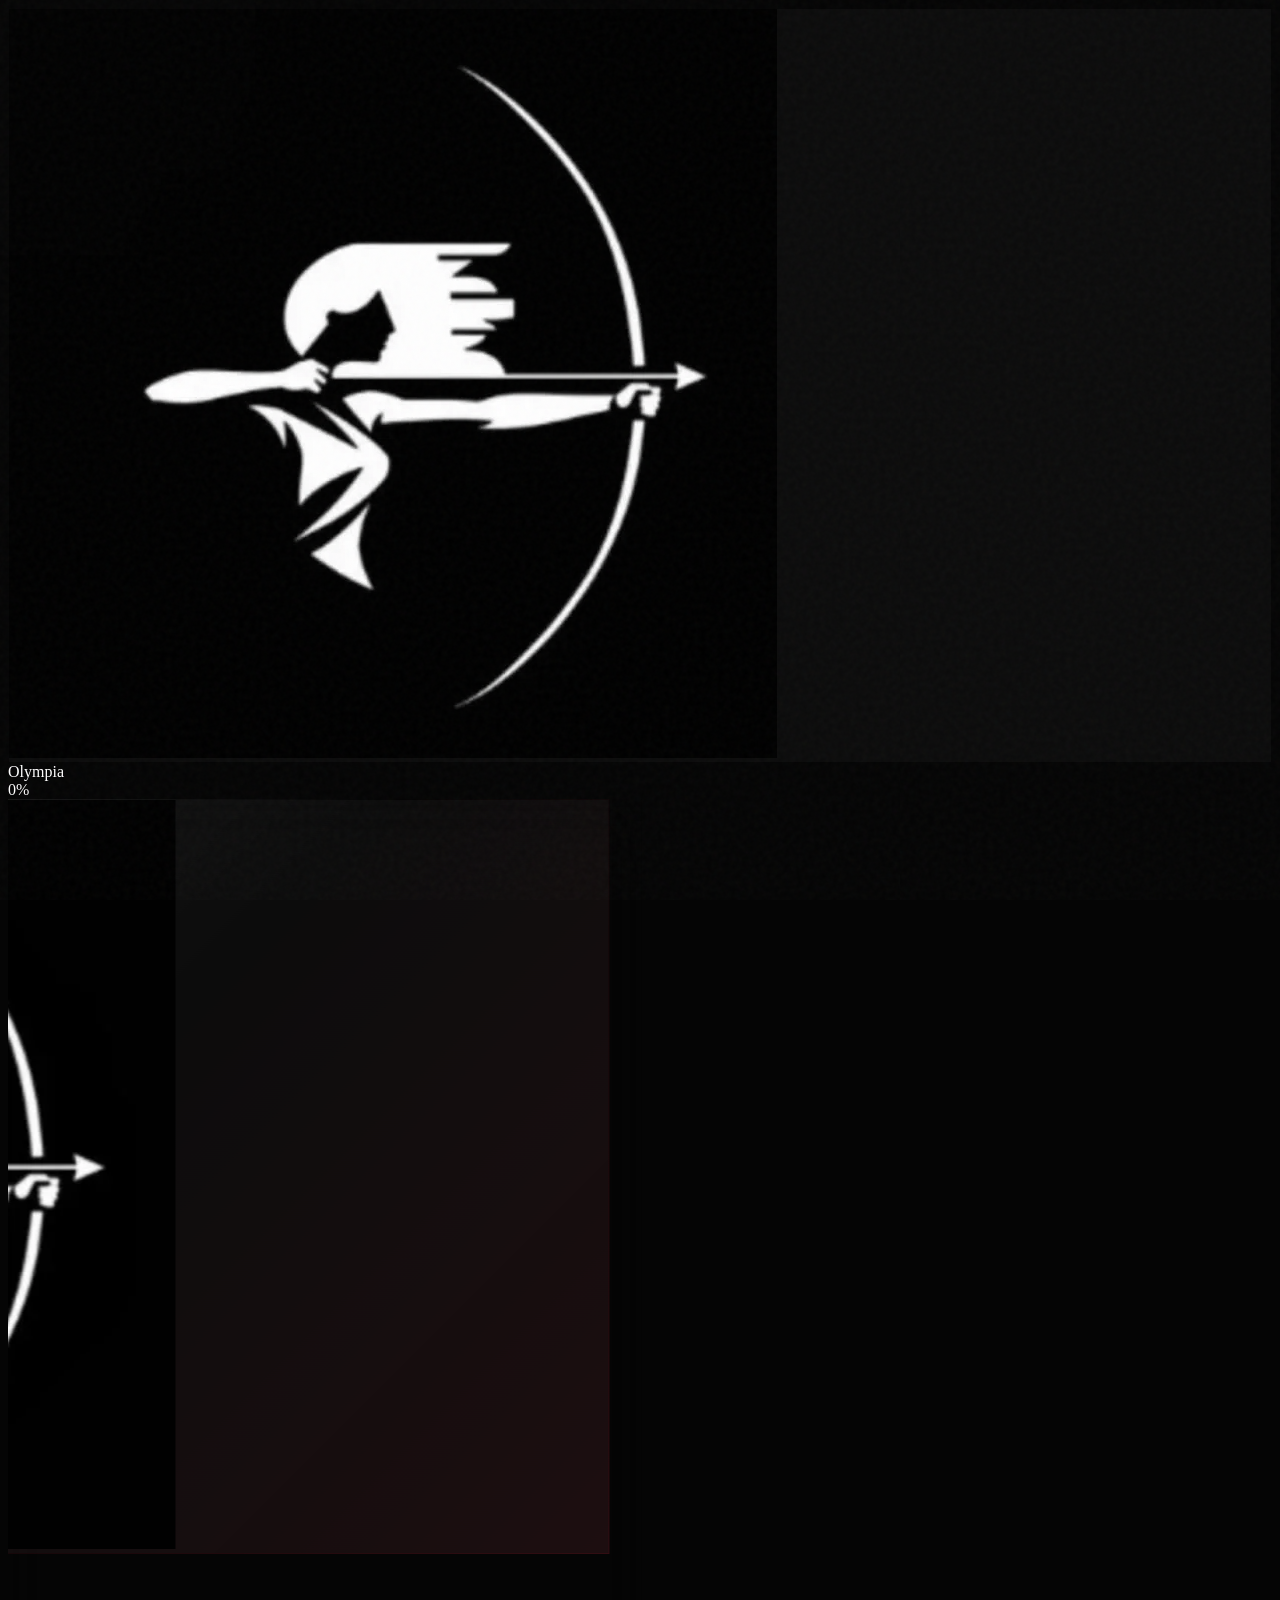
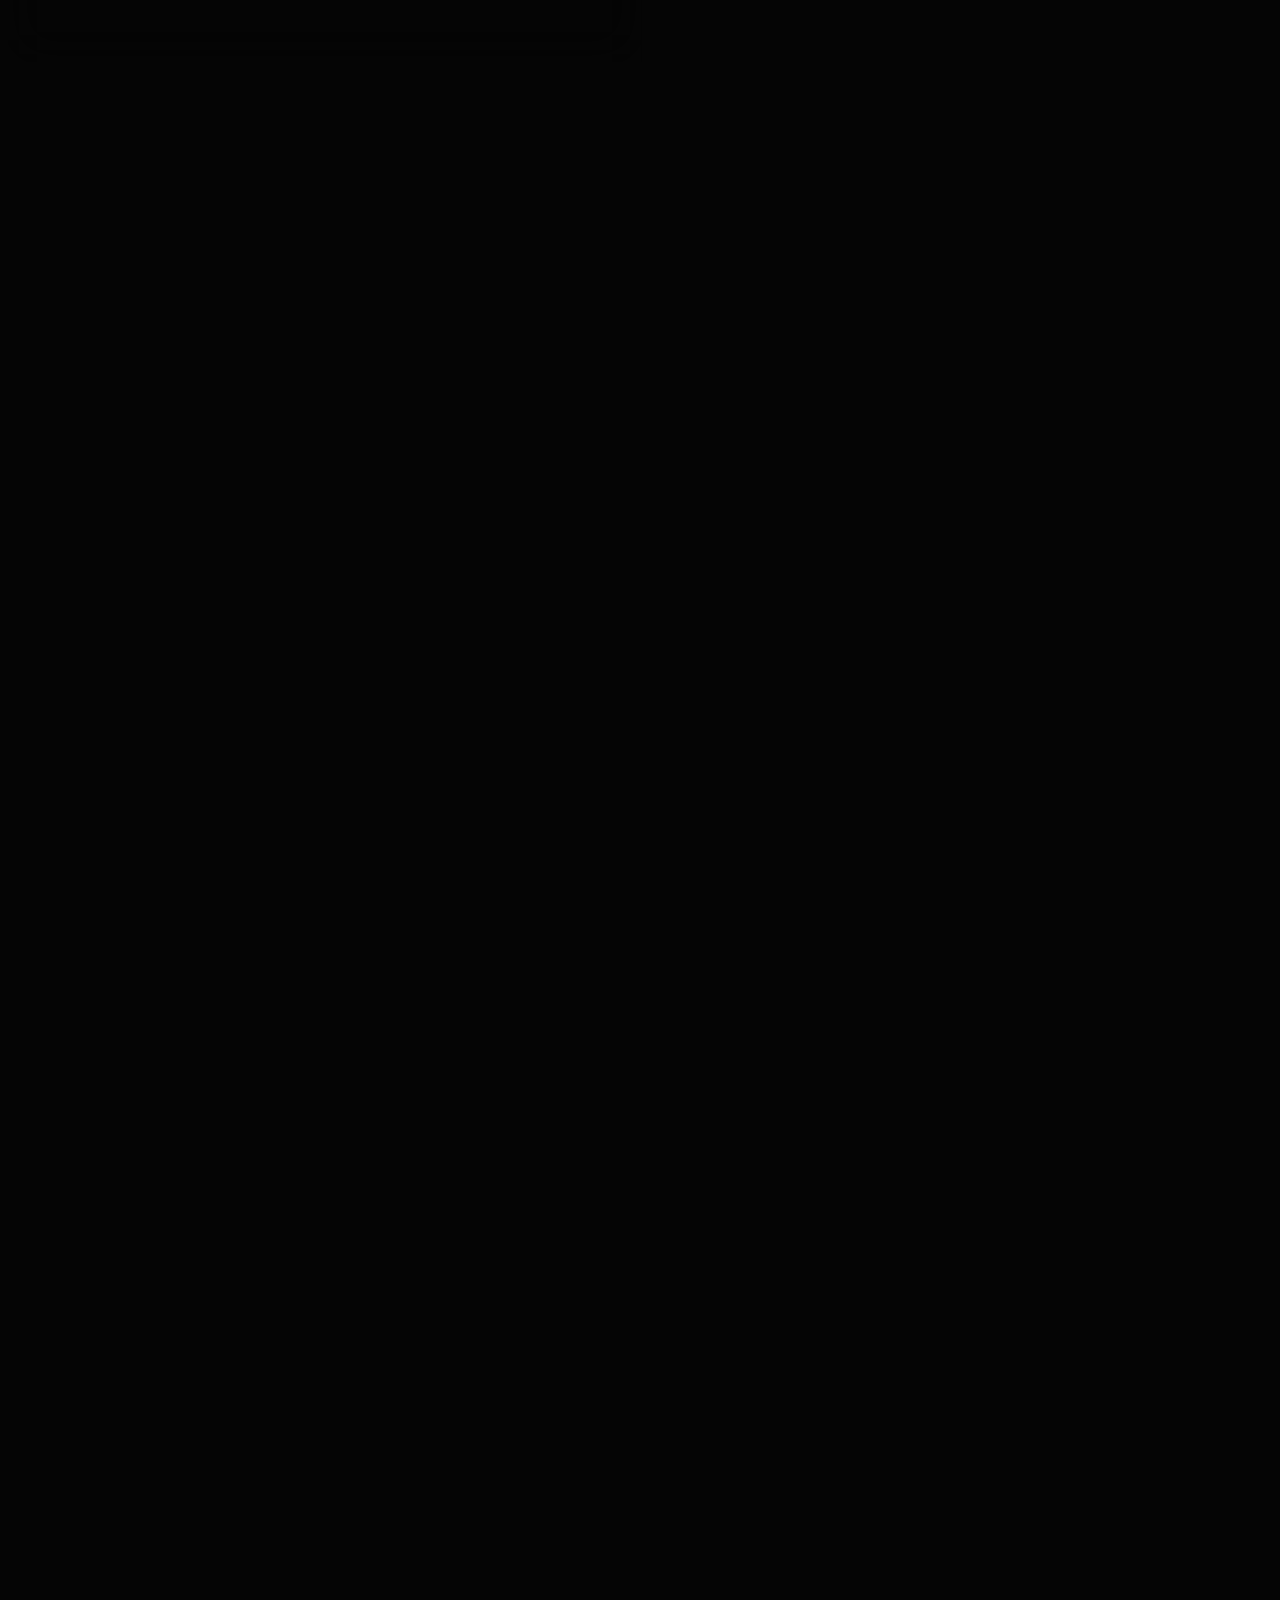
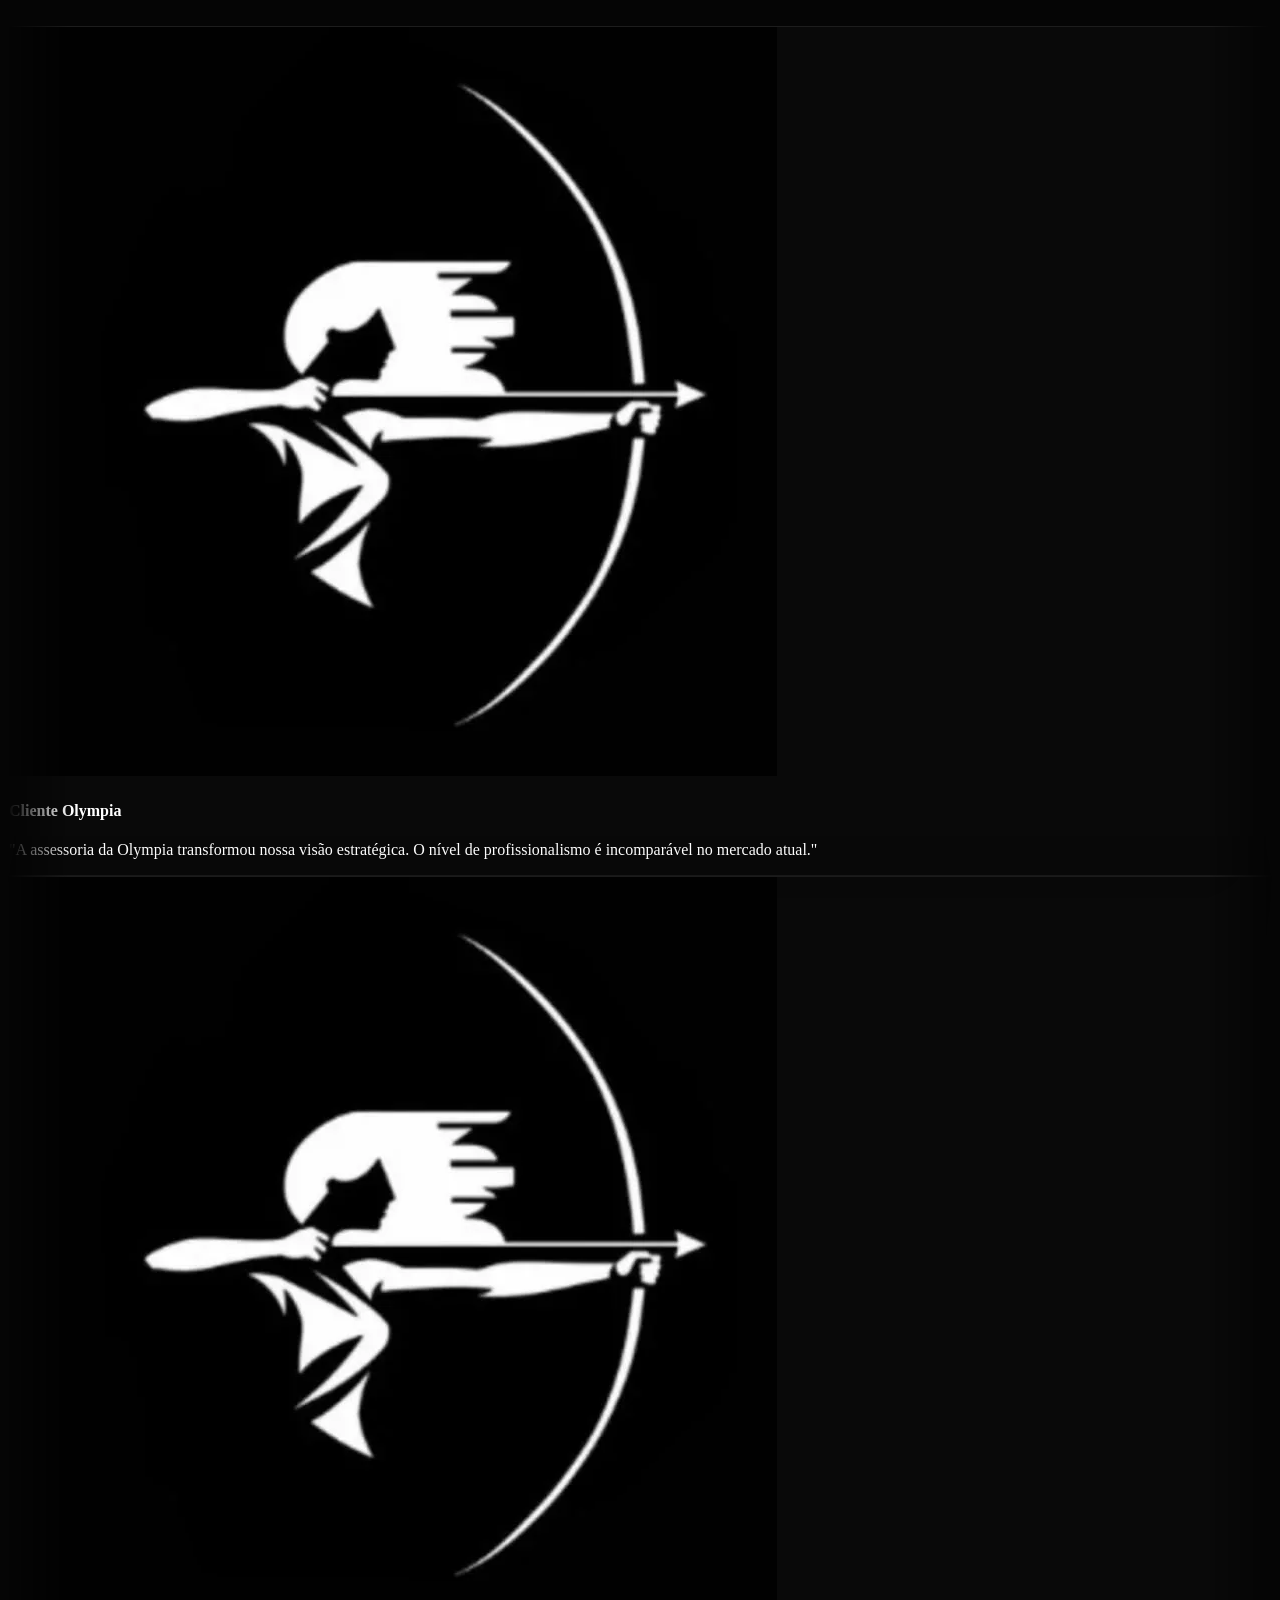
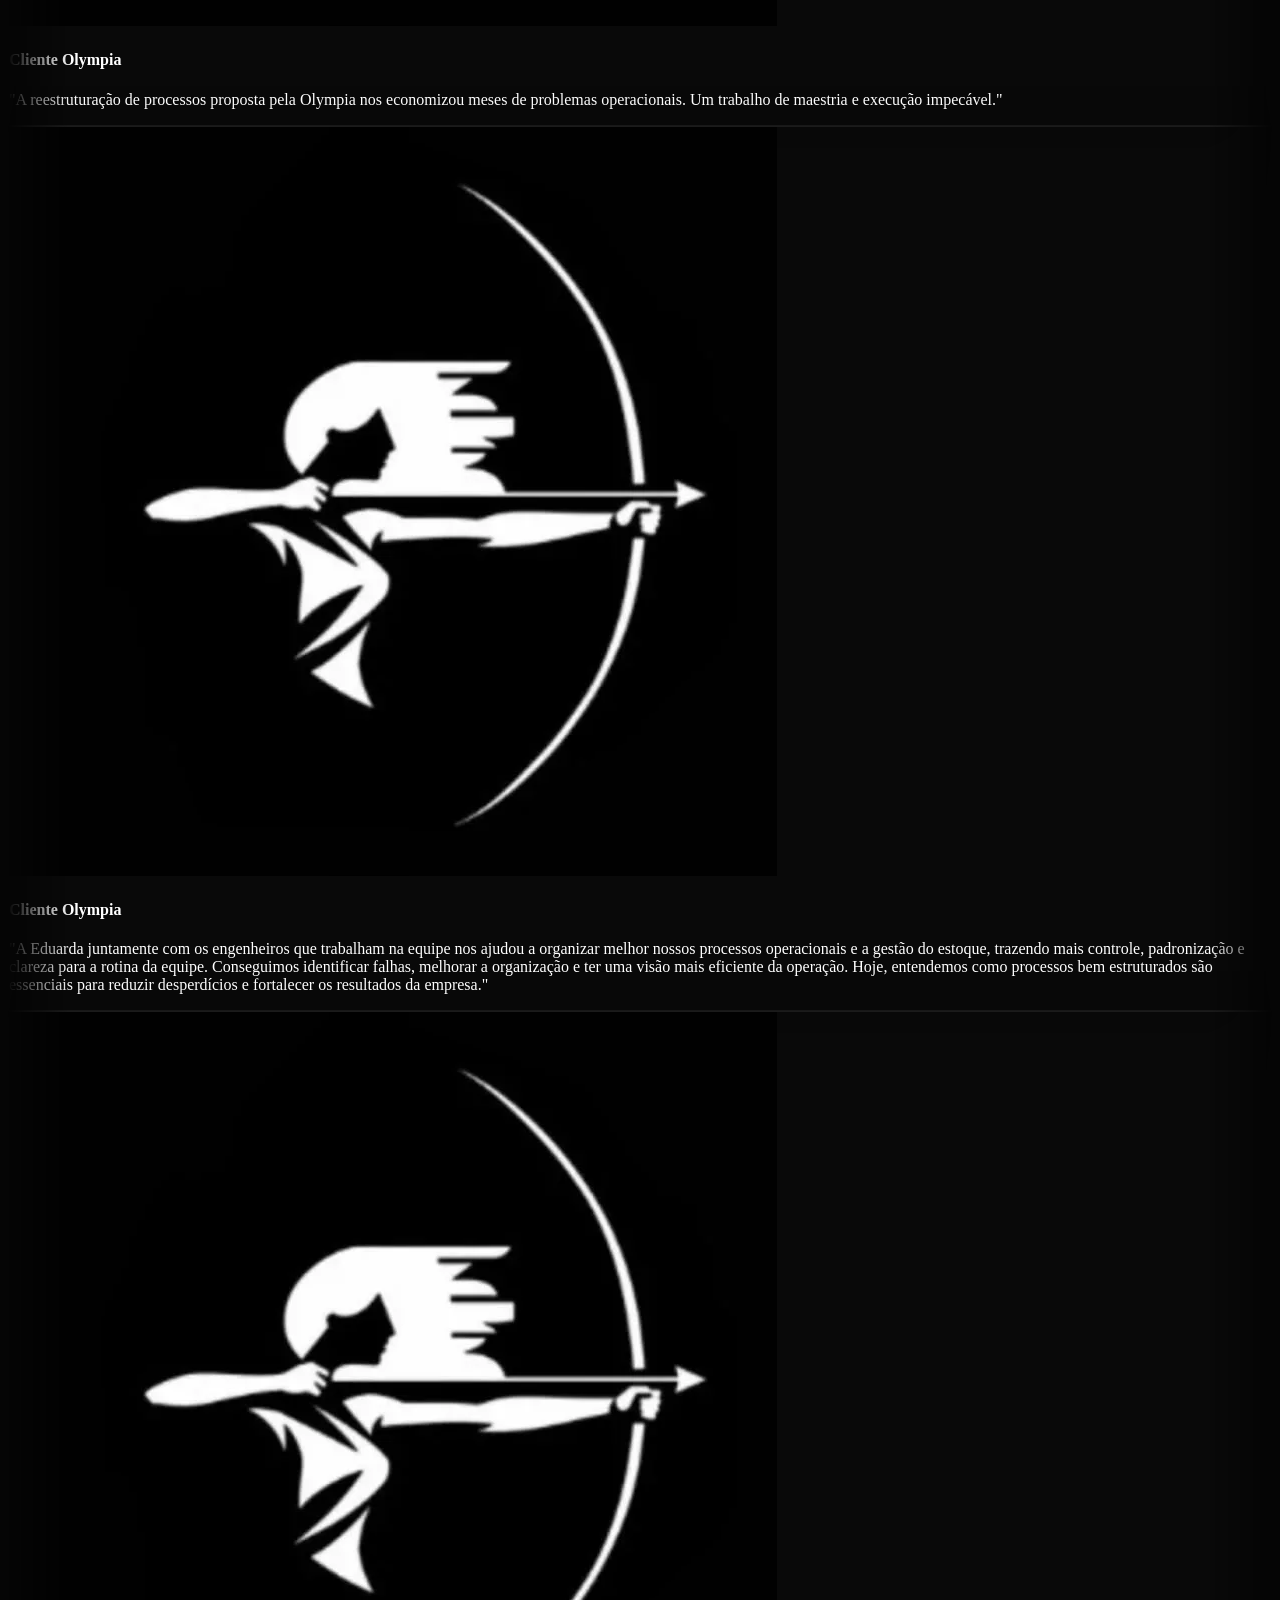
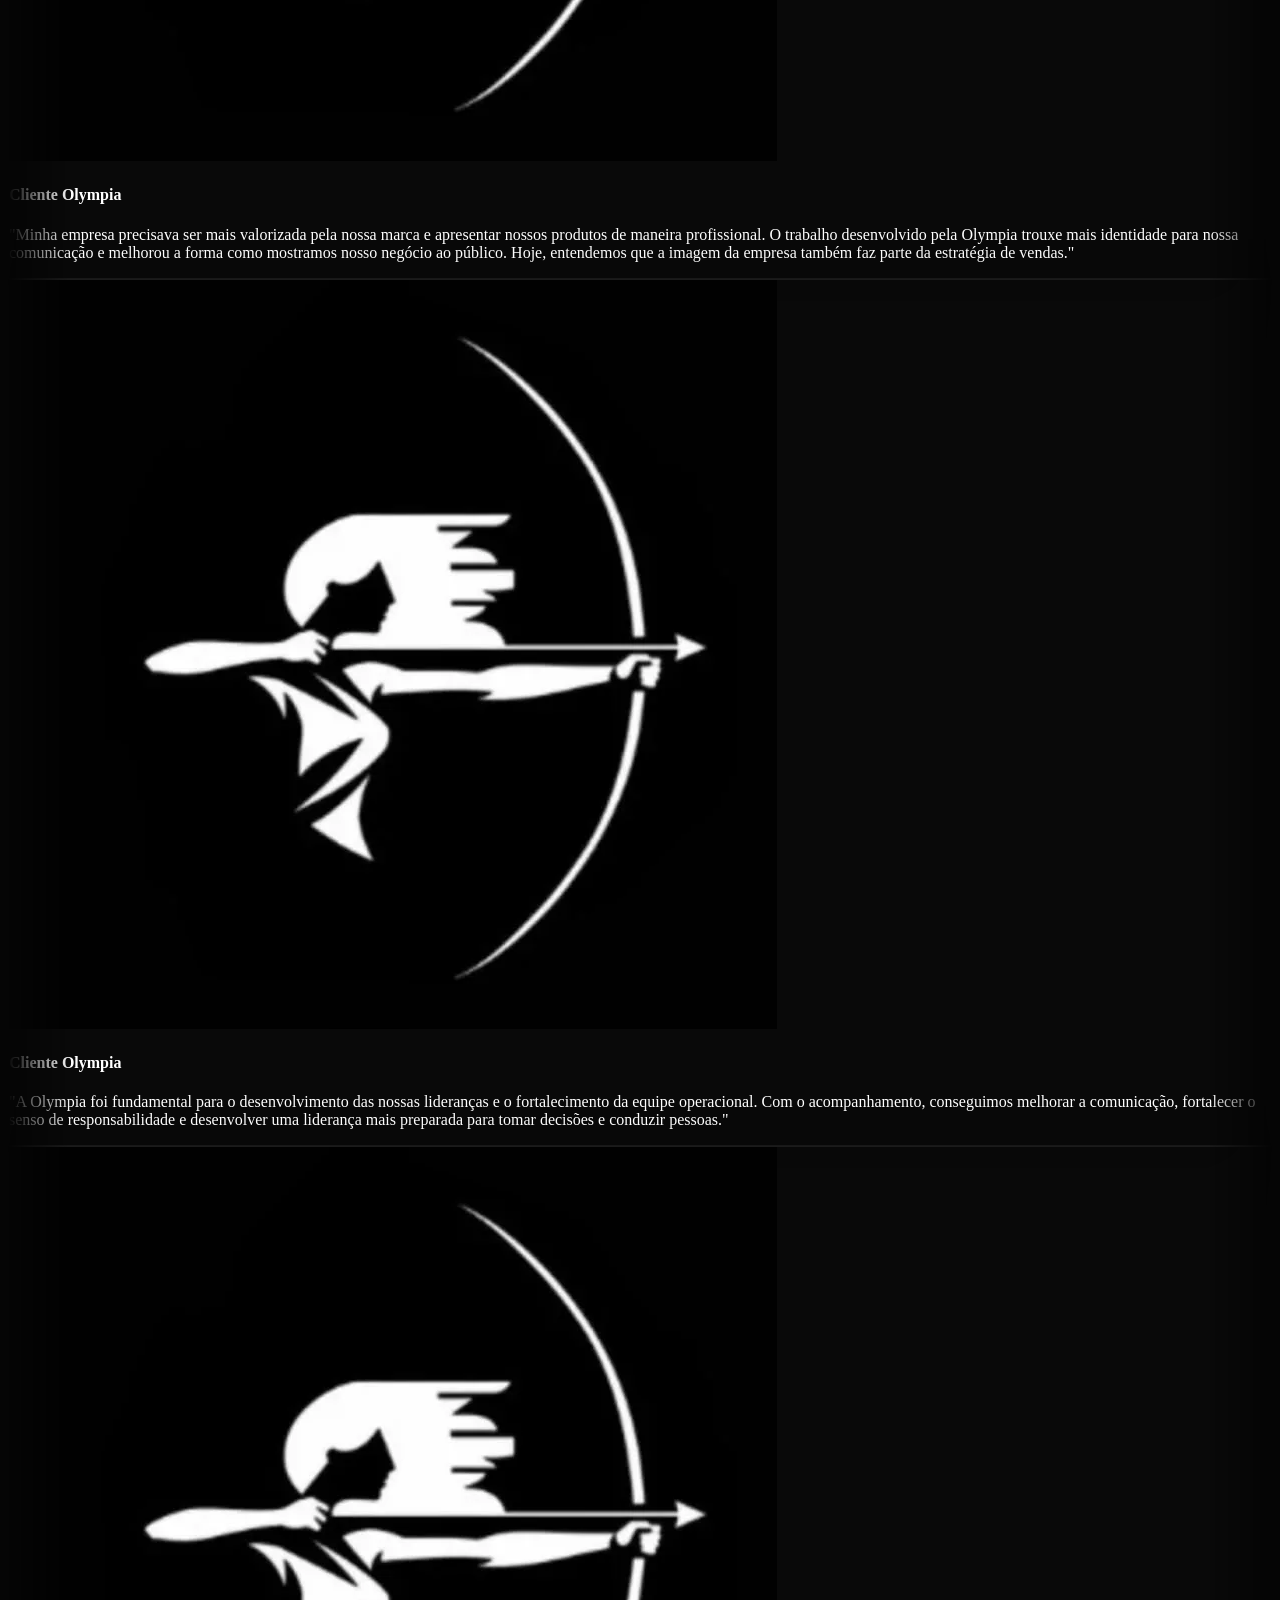
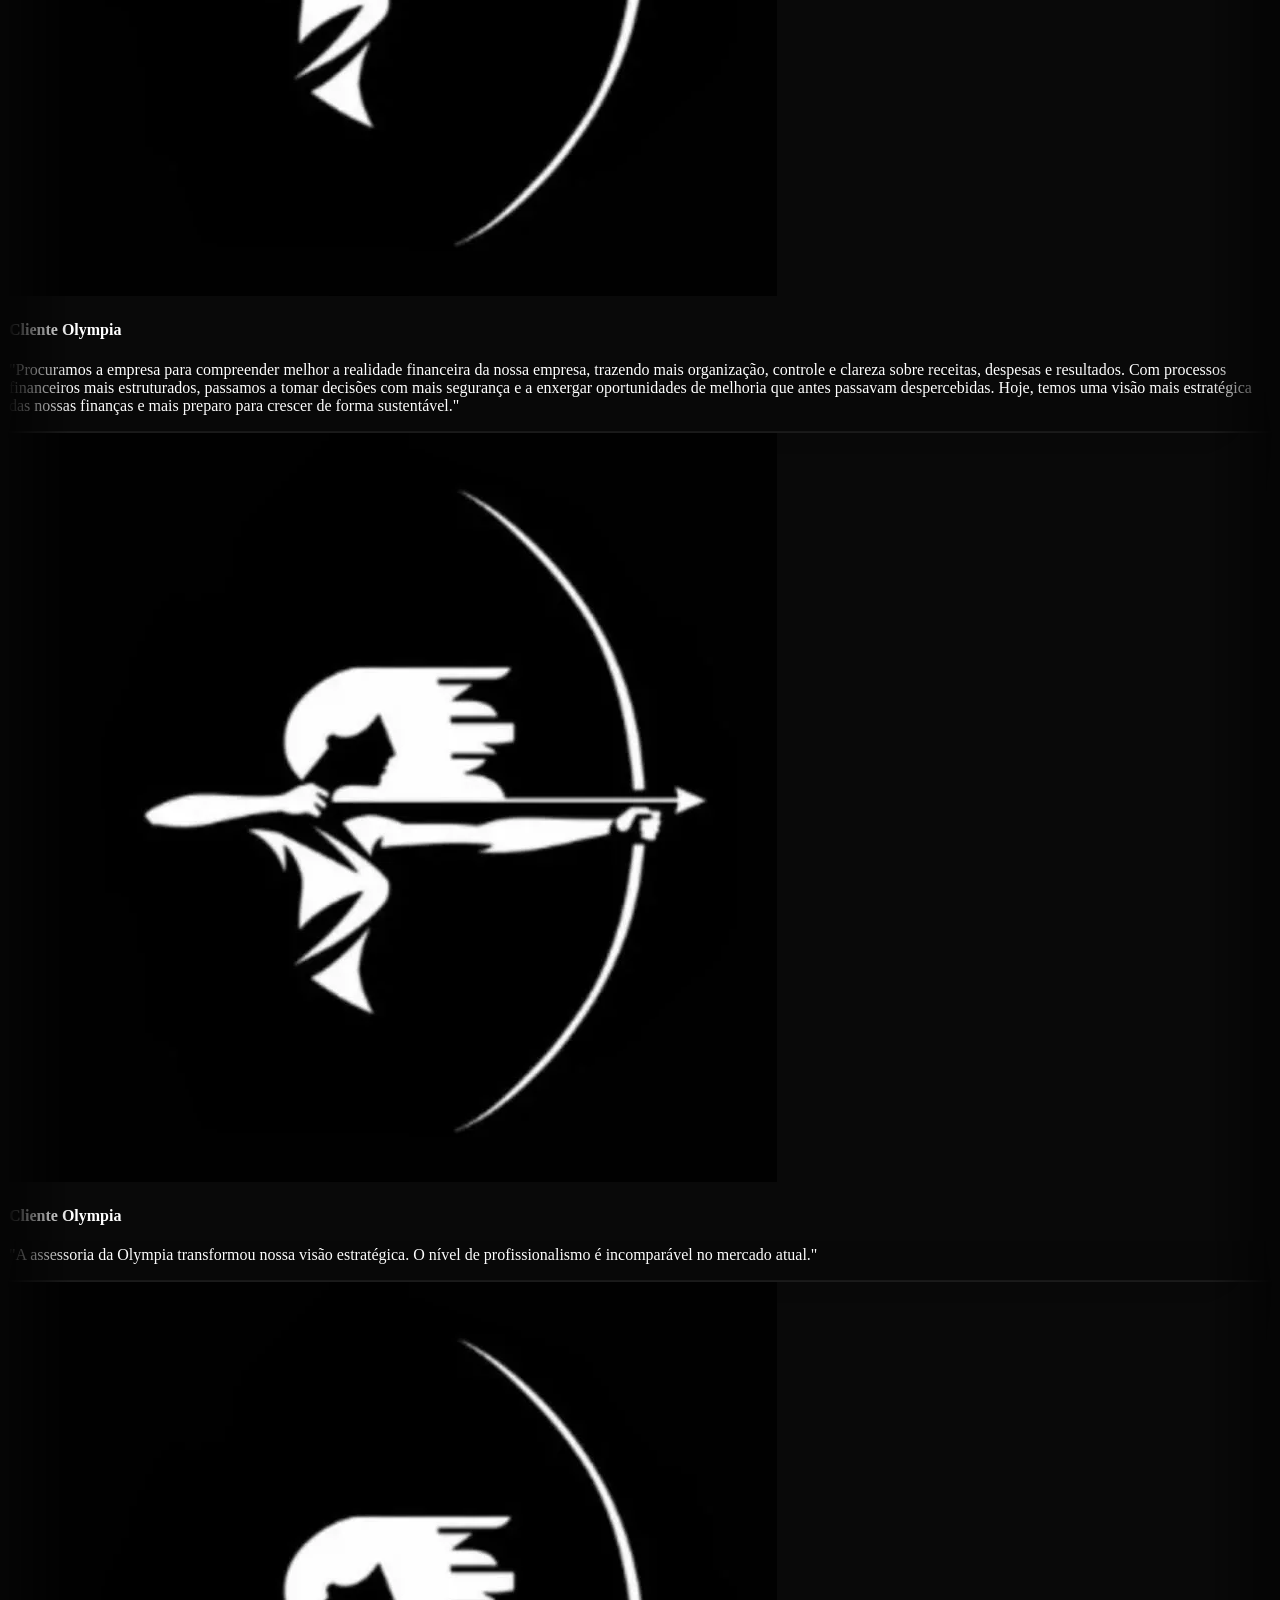
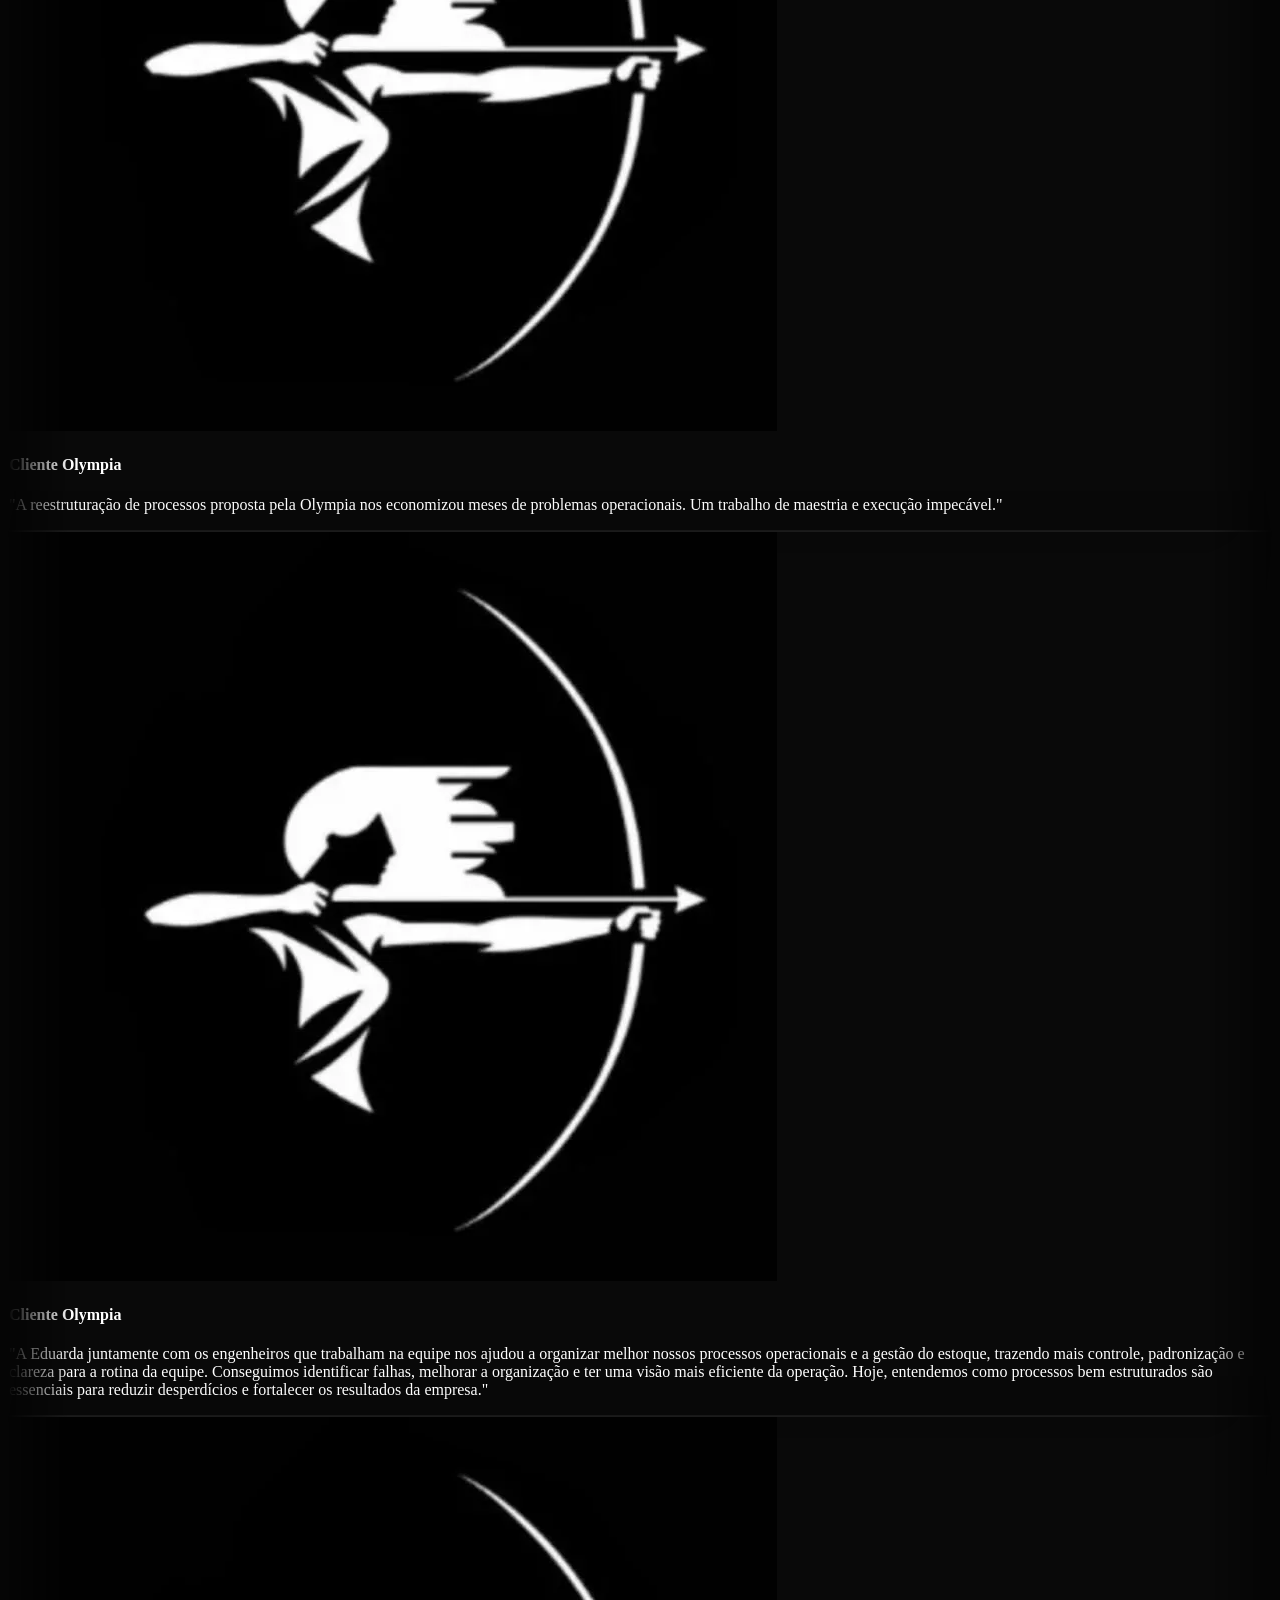
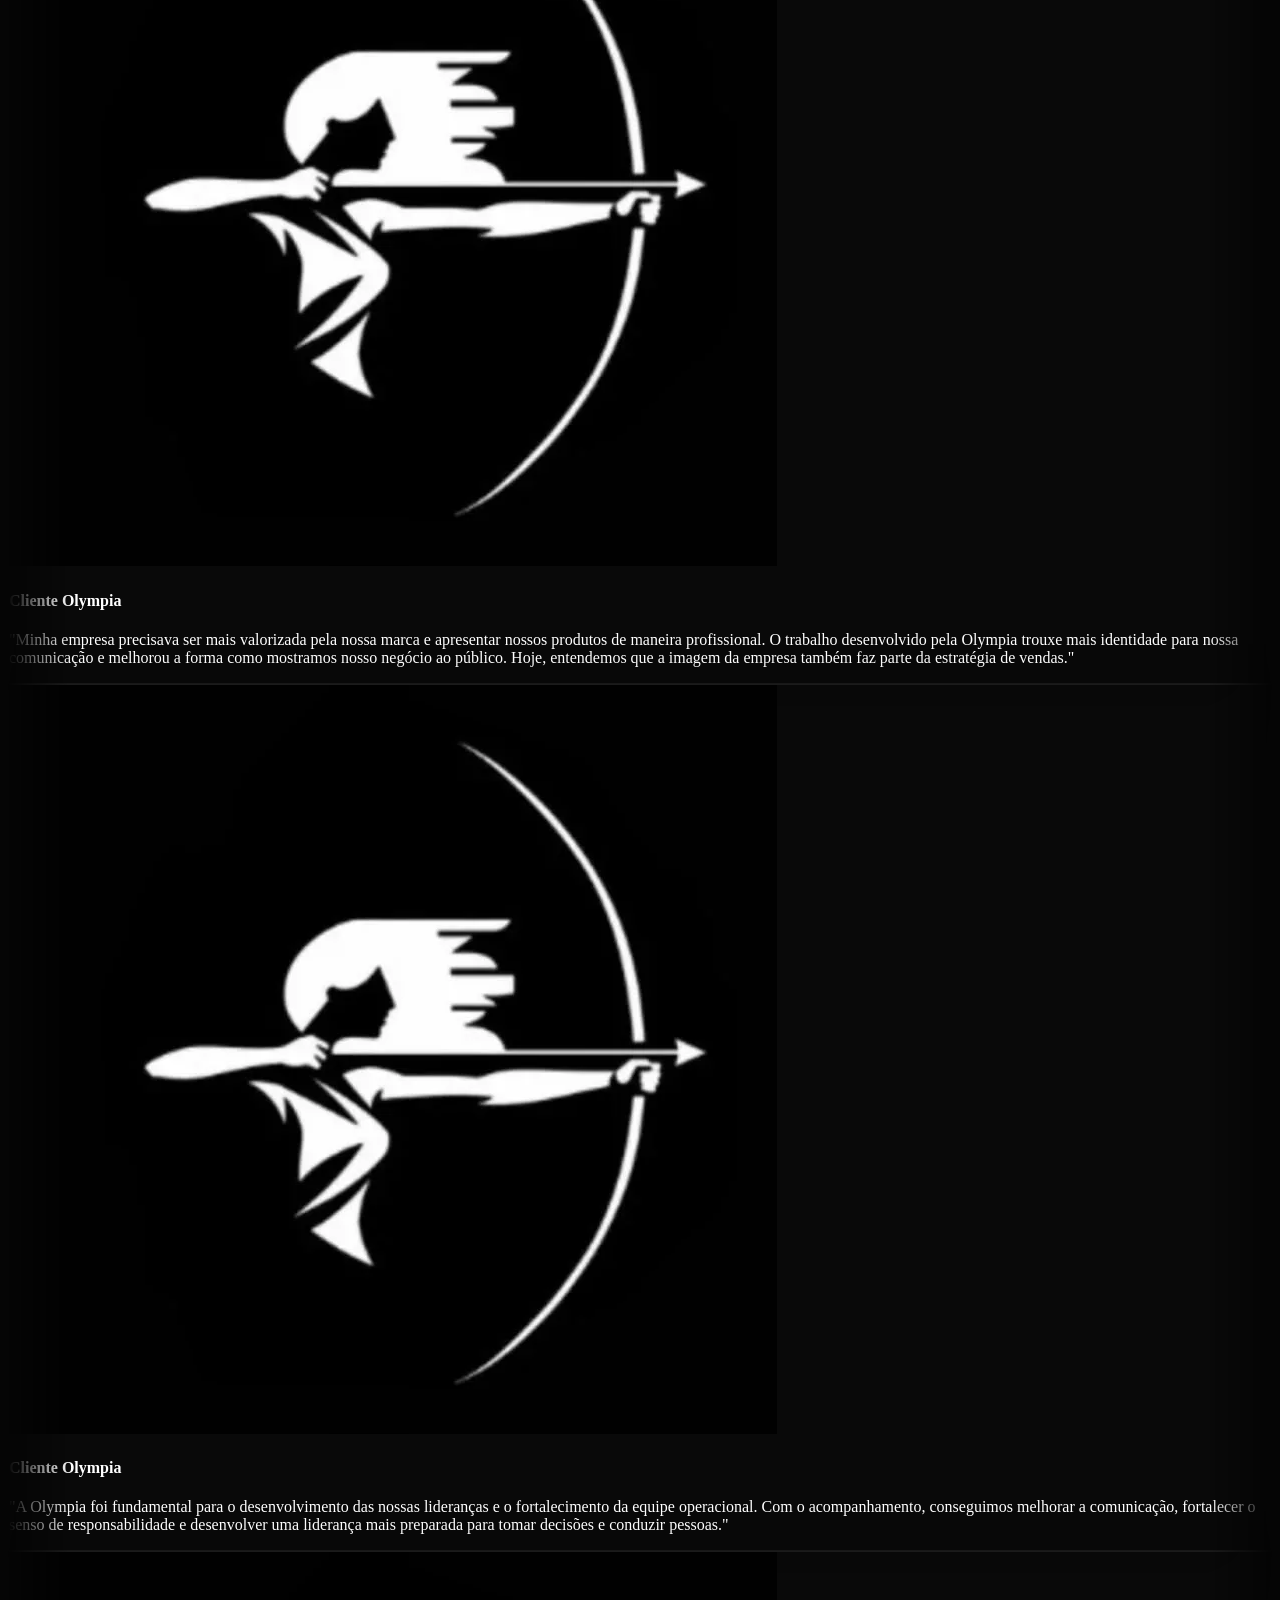
==== commit 6ee937c3: "rapidez" ====
--- a/assets/index.html
+++ b/assets/index.html
@@ -1,5 +1,5 @@
 ﻿<!DOCTYPE html>
-<html lang="pt-BR" class="scroll-smooth">
+<html lang="pt-BR">
 
 <head>
     <meta charset="utf-8" />
@@ -8,6 +8,9 @@
 
     <!-- Preloads -->
     <link rel="preload" as="image" href="images/hero_expanded.webp">
+    <link rel="preload" as="image" href="images/logos/logo.webp">
+    <link rel="preload" as="image" href="images/imagem_clientes.webp">
+    <link rel="preload" as="image" href="images/imagem_colaborador.webp">
 
     <!-- Fonts -->
     <link rel="preconnect" href="https://fonts.googleapis.com">
@@ -132,7 +135,6 @@
             color: #ffffff;
             overflow-x: clip;
             /* Fix for position: sticky while preventing horizontal scroll */
-            scroll-behavior: smooth;
         }
 
         /* Custom Scrollbar */
@@ -244,9 +246,9 @@
         /* Animations & Performance Optimizations - Clean 60/120fps GPU rendering */
         .reveal {
             opacity: 0;
-            transform: translateY(24px);
-            transition: opacity 0.5s cubic-bezier(0.16, 1, 0.3, 1),
-                        transform 0.5s cubic-bezier(0.16, 1, 0.3, 1);
+            transform: translateY(16px);
+            transition: opacity 0.35s ease-out,
+                        transform 0.35s cubic-bezier(0.16, 1, 0.3, 1);
             backface-visibility: hidden;
         }
 
@@ -257,7 +259,7 @@
 
         .reveal-fade {
             opacity: 0;
-            transition: opacity 0.7s ease-in-out;
+            transition: opacity 0.4s ease-in-out;
         }
 
         .reveal-fade.active {
@@ -1080,11 +1082,13 @@
                 </div>
                 <span class="text-[10px] uppercase tracking-[0.4em] text-white/60 font-medium font-inter">Olympia</span>
             </div>
-            <div class="w-48 h-[1px] bg-white/5 overflow-hidden rounded-full relative">
-                <div
-                    class="absolute top-0 left-0 w-full h-full bg-gradient-to-r from-primary-700 via-primary-400 to-primary-700 animate-loader rounded-full drop-shadow-[0_0_5px_rgba(var(--color-primary-rgb),0.8)]">
+            <div class="w-56 h-[3px] bg-white/10 overflow-hidden rounded-full relative">
+                <div id="preloader-progress"
+                    class="absolute top-0 left-0 h-full bg-gradient-to-r from-primary-700 via-primary-400 to-primary-700 rounded-full drop-shadow-[0_0_8px_rgba(var(--color-primary-rgb),0.8)]"
+                    style="width: 0%; transition: width 0.2s ease-out;">
                 </div>
             </div>
+            <span id="preloader-percent" class="text-[9px] tracking-widest text-white/50 font-mono">0%</span>
         </div>
     </div>
 
@@ -1621,7 +1625,7 @@
                     <!-- Right Side: Image -->
                     <div class="hidden lg:flex w-full lg:w-2/5 reveal flex-col justify-center relative z-10">
                         <div class="relative w-full h-[90%] min-h-[400px] rounded-[2.5rem] overflow-hidden border border-white/10 shadow-[0_0_50px_rgba(var(--color-primary-rgb),0.15)] group">
-                            <img src="images/imagem_clientes.webp" alt="Diagnóstico Empresarial" class="w-full h-full object-cover transition-transform duration-1000 group-hover:scale-110 filter brightness-75 contrast-125" onerror="this.src='images/services/financeiro.webp'" loading="lazy">
+                            <img src="images/imagem_clientes.webp" alt="Diagnóstico Empresarial" class="w-full h-full object-cover transition-transform duration-1000 group-hover:scale-110 filter brightness-75 contrast-125" onerror="this.src='images/services/financeiro.webp'" decoding="async">
                             <div class="absolute inset-0 bg-gradient-to-t from-[#050505] via-[#050505]/40 to-transparent opacity-90"></div>
                             <div class="absolute inset-0 bg-primary-900/10 mix-blend-overlay"></div>
                             
@@ -1660,7 +1664,7 @@
                     <!-- Left Side: Image -->
                     <div class="w-full lg:w-1/2 reveal flex justify-center relative">
                         <div class="relative w-full max-w-lg aspect-[4/5] rounded-[2rem] overflow-hidden border border-white/10 shadow-[0_0_50px_rgba(var(--color-primary-rgb),0.2)] group">
-                            <img src="images/imagem_colaborador.webp" alt="Área do Colaborador" class="w-full h-full object-cover transition-transform duration-700 group-hover:scale-105" loading="lazy">
+                            <img src="images/imagem_colaborador.webp" alt="Área do Colaborador" class="w-full h-full object-cover transition-transform duration-700 group-hover:scale-105" decoding="async">
                             <div class="absolute inset-0 bg-gradient-to-t from-[#020202] via-[#020202]/20 to-transparent opacity-80 mix-blend-multiply"></div>
                         </div>
                         <!-- Decorative element -->
@@ -1753,7 +1757,7 @@
                         <div class="glass-panel border border-white/5 bg-[#101010]/90 backdrop-blur-2xl rounded-3xl p-8 lg:p-10 flex flex-col relative z-10 shadow-xl w-[350px] shrink-0">
                             <div class="flex items-center gap-4 mb-6">
                                 <div class="w-14 h-14 rounded-full flex items-center justify-center border border-white/10 overflow-hidden shadow-inner shrink-0">
-                                    <img src="images/logos/logo.webp" alt="Cliente Olympia" class="w-full h-full object-cover" loading="lazy">
+                                    <img src="images/logos/logo.webp" alt="Cliente Olympia" class="w-full h-full object-cover" decoding="async">
                                 </div>
                                 <div>
                                     <h4 class="text-white font-medium text-lg leading-tight" data-i18n="testi_name_1">Cliente Olympia</h4>
@@ -1774,7 +1778,7 @@
                         <div class="glass-panel border border-white/5 bg-[#101010]/90 backdrop-blur-2xl rounded-3xl p-8 lg:p-10 flex flex-col relative z-10 shadow-xl w-[350px] shrink-0">
                             <div class="flex items-center gap-4 mb-6">
                                 <div class="w-14 h-14 rounded-full flex items-center justify-center border border-white/10 overflow-hidden shadow-inner shrink-0">
-                                    <img src="images/logos/logo.webp" alt="Cliente Olympia" class="w-full h-full object-cover" loading="lazy">
+                                    <img src="images/logos/logo.webp" alt="Cliente Olympia" class="w-full h-full object-cover" decoding="async">
                                 </div>
                                 <div>
                                     <h4 class="text-white font-medium text-lg leading-tight" data-i18n="testi_name_2">Cliente Olympia</h4>
@@ -1795,7 +1799,7 @@
                         <div class="glass-panel border border-white/5 bg-[#101010]/90 backdrop-blur-2xl rounded-3xl p-8 lg:p-10 flex flex-col relative z-10 shadow-xl w-[350px] shrink-0">
                             <div class="flex items-center gap-4 mb-6">
                                 <div class="w-14 h-14 rounded-full flex items-center justify-center border border-white/10 overflow-hidden shadow-inner shrink-0">
-                                    <img src="images/logos/logo.webp" alt="Cliente Olympia" class="w-full h-full object-cover" loading="lazy">
+                                    <img src="images/logos/logo.webp" alt="Cliente Olympia" class="w-full h-full object-cover" decoding="async">
                                 </div>
                                 <div>
                                     <h4 class="text-white font-medium text-lg leading-tight" data-i18n="testi_name_3">Cliente Olympia</h4>
@@ -1816,7 +1820,7 @@
                         <div class="glass-panel border border-white/5 bg-[#101010]/90 backdrop-blur-2xl rounded-3xl p-8 lg:p-10 flex flex-col relative z-10 shadow-xl w-[350px] shrink-0">
                             <div class="flex items-center gap-4 mb-6">
                                 <div class="w-14 h-14 rounded-full flex items-center justify-center border border-white/10 overflow-hidden shadow-inner shrink-0">
-                                    <img src="images/logos/logo.webp" alt="Cliente Olympia" class="w-full h-full object-cover" loading="lazy">
+                                    <img src="images/logos/logo.webp" alt="Cliente Olympia" class="w-full h-full object-cover" decoding="async">
                                 </div>
                                 <div>
                                     <h4 class="text-white font-medium text-lg leading-tight" data-i18n="testi_name_4">Cliente Olympia</h4>
@@ -1837,7 +1841,7 @@
                         <div class="glass-panel border border-white/5 bg-[#101010]/90 backdrop-blur-2xl rounded-3xl p-8 lg:p-10 flex flex-col relative z-10 shadow-xl w-[350px] shrink-0">
                             <div class="flex items-center gap-4 mb-6">
                                 <div class="w-14 h-14 rounded-full flex items-center justify-center border border-white/10 overflow-hidden shadow-inner shrink-0">
-                                    <img src="images/logos/logo.webp" alt="Cliente Olympia" class="w-full h-full object-cover" loading="lazy">
+                                    <img src="images/logos/logo.webp" alt="Cliente Olympia" class="w-full h-full object-cover" decoding="async">
                                 </div>
                                 <div>
                                     <h4 class="text-white font-medium text-lg leading-tight" data-i18n="testi_name_5">Cliente Olympia</h4>
@@ -1858,7 +1862,7 @@
                         <div class="glass-panel border border-white/5 bg-[#101010]/90 backdrop-blur-2xl rounded-3xl p-8 lg:p-10 flex flex-col relative z-10 shadow-xl w-[350px] shrink-0">
                             <div class="flex items-center gap-4 mb-6">
                                 <div class="w-14 h-14 rounded-full flex items-center justify-center border border-white/10 overflow-hidden shadow-inner shrink-0">
-                                    <img src="images/logos/logo.webp" alt="Cliente Olympia" class="w-full h-full object-cover" loading="lazy">
+                                    <img src="images/logos/logo.webp" alt="Cliente Olympia" class="w-full h-full object-cover" decoding="async">
                                 </div>
                                 <div>
                                     <h4 class="text-white font-medium text-lg leading-tight" data-i18n="testi_name_6">Cliente Olympia</h4>
@@ -1881,7 +1885,7 @@
                         <div class="glass-panel border border-white/5 bg-[#101010]/90 backdrop-blur-2xl rounded-3xl p-8 lg:p-10 flex flex-col relative z-10 shadow-xl w-[350px] shrink-0">
                             <div class="flex items-center gap-4 mb-6">
                                 <div class="w-14 h-14 rounded-full flex items-center justify-center border border-white/10 overflow-hidden shadow-inner shrink-0">
-                                    <img src="images/logos/logo.webp" alt="Cliente Olympia" class="w-full h-full object-cover" loading="lazy">
+                                    <img src="images/logos/logo.webp" alt="Cliente Olympia" class="w-full h-full object-cover" decoding="async">
                                 </div>
                                 <div>
                                     <h4 class="text-white font-medium text-lg leading-tight" data-i18n="testi_name_1">Cliente Olympia</h4>
@@ -1902,7 +1906,7 @@
                         <div class="glass-panel border border-white/5 bg-[#101010]/90 backdrop-blur-2xl rounded-3xl p-8 lg:p-10 flex flex-col relative z-10 shadow-xl w-[350px] shrink-0">
                             <div class="flex items-center gap-4 mb-6">
                                 <div class="w-14 h-14 rounded-full flex items-center justify-center border border-white/10 overflow-hidden shadow-inner shrink-0">
-                                    <img src="images/logos/logo.webp" alt="Cliente Olympia" class="w-full h-full object-cover" loading="lazy">
+                                    <img src="images/logos/logo.webp" alt="Cliente Olympia" class="w-full h-full object-cover" decoding="async">
                                 </div>
                                 <div>
                                     <h4 class="text-white font-medium text-lg leading-tight" data-i18n="testi_name_2">Cliente Olympia</h4>
@@ -1923,7 +1927,7 @@
                         <div class="glass-panel border border-white/5 bg-[#101010]/90 backdrop-blur-2xl rounded-3xl p-8 lg:p-10 flex flex-col relative z-10 shadow-xl w-[350px] shrink-0">
                             <div class="flex items-center gap-4 mb-6">
                                 <div class="w-14 h-14 rounded-full flex items-center justify-center border border-white/10 overflow-hidden shadow-inner shrink-0">
-                                    <img src="images/logos/logo.webp" alt="Cliente Olympia" class="w-full h-full object-cover" loading="lazy">
+                                    <img src="images/logos/logo.webp" alt="Cliente Olympia" class="w-full h-full object-cover" decoding="async">
                                 </div>
                                 <div>
                                     <h4 class="text-white font-medium text-lg leading-tight" data-i18n="testi_name_3">Cliente Olympia</h4>
@@ -1944,7 +1948,7 @@
                         <div class="glass-panel border border-white/5 bg-[#101010]/90 backdrop-blur-2xl rounded-3xl p-8 lg:p-10 flex flex-col relative z-10 shadow-xl w-[350px] shrink-0">
                             <div class="flex items-center gap-4 mb-6">
                                 <div class="w-14 h-14 rounded-full flex items-center justify-center border border-white/10 overflow-hidden shadow-inner shrink-0">
-                                    <img src="images/logos/logo.webp" alt="Cliente Olympia" class="w-full h-full object-cover" loading="lazy">
+                                    <img src="images/logos/logo.webp" alt="Cliente Olympia" class="w-full h-full object-cover" decoding="async">
                                 </div>
                                 <div>
                                     <h4 class="text-white font-medium text-lg leading-tight" data-i18n="testi_name_4">Cliente Olympia</h4>
@@ -1965,7 +1969,7 @@
                         <div class="glass-panel border border-white/5 bg-[#101010]/90 backdrop-blur-2xl rounded-3xl p-8 lg:p-10 flex flex-col relative z-10 shadow-xl w-[350px] shrink-0">
                             <div class="flex items-center gap-4 mb-6">
                                 <div class="w-14 h-14 rounded-full flex items-center justify-center border border-white/10 overflow-hidden shadow-inner shrink-0">
-                                    <img src="images/logos/logo.webp" alt="Cliente Olympia" class="w-full h-full object-cover" loading="lazy">
+                                    <img src="images/logos/logo.webp" alt="Cliente Olympia" class="w-full h-full object-cover" decoding="async">
                                 </div>
                                 <div>
                                     <h4 class="text-white font-medium text-lg leading-tight" data-i18n="testi_name_5">Cliente Olympia</h4>
@@ -1986,7 +1990,7 @@
                         <div class="glass-panel border border-white/5 bg-[#101010]/90 backdrop-blur-2xl rounded-3xl p-8 lg:p-10 flex flex-col relative z-10 shadow-xl w-[350px] shrink-0">
                             <div class="flex items-center gap-4 mb-6">
                                 <div class="w-14 h-14 rounded-full flex items-center justify-center border border-white/10 overflow-hidden shadow-inner shrink-0">
-                                    <img src="images/logos/logo.webp" alt="Cliente Olympia" class="w-full h-full object-cover" loading="lazy">
+                                    <img src="images/logos/logo.webp" alt="Cliente Olympia" class="w-full h-full object-cover" decoding="async">
                                 </div>
                                 <div>
                                     <h4 class="text-white font-medium text-lg leading-tight" data-i18n="testi_name_6">Cliente Olympia</h4>
@@ -2105,7 +2109,7 @@
 
             <!-- Image Side -->
             <div class="w-full md:w-2/5 h-64 md:h-auto relative overflow-hidden bg-black flex items-center justify-center">
-                <img id="modal-product-img" src="" alt="Produto" loading="lazy"
+                <img id="modal-product-img" src="" alt="Produto" decoding="async"
                     class="w-full h-full object-cover object-center opacity-60 mix-blend-screen">
                 <div
                     class="absolute inset-0 bg-gradient-to-t md:bg-gradient-to-r from-[#050505] via-transparent to-transparent">
@@ -2159,6 +2163,7 @@
     </div>
 
     <!-- Scripts -->
+        <!-- Scripts -->
     <script>
         // Força a página a sempre carregar no topo (Hero) independente do cache do navegador
         if ('scrollRestoration' in history) {
@@ -2172,341 +2177,14 @@
             }
             setTimeout(function() {
                 window.scrollTo(0, 0);
-                document.body.scrollTop = 0; // For Safari
-                document.documentElement.scrollTop = 0; // For Chrome, Firefox, IE and Opera
+                document.body.scrollTop = 0;
+                document.documentElement.scrollTop = 0;
             }, 10);
         });
 
-        const reveals = document.querySelectorAll(".reveal, .reveal-fade, .reveal-premium");
-
-        const revealOptions = {
-            threshold: 0.05,
-            rootMargin: "0px 0px 50px 0px"
-        };
-
-        const revealOnScroll = new IntersectionObserver(function (entries, observer) {
-            entries.forEach(entry => {
-                if (!entry.isIntersecting) {
-                    return;
-                } else {
-                    entry.target.classList.add("active");
-                    observer.unobserve(entry.target);
-                }
-            });
-        }, revealOptions);
-
-        reveals.forEach(reveal => {
-            revealOnScroll.observe(reveal);
-        });
-
-
-
-        // Preloader and Hero Trigger (Strict Loading)
-        const preloader = document.getElementById('preloader');
-        const heroVideo = document.getElementById('hero-video');
-        const bodyContainer = document.getElementById('body-container');
-        let preloaderHidden = false;
-
-        function hidePreloader() {
-            if (preloaderHidden) return;
-            preloaderHidden = true;
-
-            // Dispara revelacao de elementos da Hero
-            document.querySelectorAll('#hero .reveal, #hero .reveal-fade, #hero .reveal-premium').forEach(el => el.classList.add('active'));
-
-            if (preloader) {
-                preloader.style.transitionDuration = '600ms';
-                preloader.style.opacity = '0';
-                preloader.style.pointerEvents = 'none';
-            }
-
-            setTimeout(() => {
-                if (preloader) preloader.style.display = 'none';
-                if (bodyContainer) bodyContainer.classList.remove('overflow-hidden');
-            }, 600);
-        }
-
-        // Preloader estrito: aguarda a Hero estar 100% carregada e decodificada
-        function initStrictPreloader() {
-            // Tempo minimo suave de apresentacao da marca (600ms)
-            const minDisplayPromise = new Promise(resolve => setTimeout(resolve, 600));
-
-            // Aguarda download E decodificacao completa da imagem na memoria do navegador
-            const heroImagePromise = new Promise(resolve => {
-                if (!heroVideo) {
-                    resolve();
-                    return;
-                }
-
-                function onImageReady() {
-                    if ('decode' in heroVideo) {
-                        heroVideo.decode().then(resolve).catch(() => resolve());
-                    } else {
-                        resolve();
-                    }
-                }
-
-                if (heroVideo.complete && heroVideo.naturalWidth > 0) {
-                    onImageReady();
-                } else {
-                    heroVideo.addEventListener('load', onImageReady, { once: true });
-                    heroVideo.addEventListener('error', resolve, { once: true });
-                }
-            });
-
-            // Aguarda carregamento global da pagina (scripts, estilos)
-            const windowLoadPromise = new Promise(resolve => {
-                if (document.readyState === 'complete') {
-                    resolve();
-                } else {
-                    window.addEventListener('load', resolve, { once: true });
-                }
-            });
-
-            // Aguarda fontes prontas para evitar layout shift visual
-            const fontsPromise = (document.fonts && document.fonts.ready)
-                ? document.fonts.ready.catch(() => {})
-                : Promise.resolve();
-
-            // Fallback de seguranca de 4.5s para evitar travamento em redes com perda de pacote
-            const safetyTimeout = new Promise(resolve => setTimeout(resolve, 4500));
-
-            Promise.race([
-                Promise.all([heroImagePromise, windowLoadPromise, fontsPromise, minDisplayPromise]),
-                safetyTimeout
-            ]).then(() => {
-                // Garante que o compositor do navegador preparou o frame antes de ocultar a cortina
-                requestAnimationFrame(() => {
-                    requestAnimationFrame(hidePreloader);
-                });
-            });
-        }
-
-        initStrictPreloader();
-
-        // Hero Scroll Parallax & Fade out Effect (Apple/Vercel style transition) - RAF throttled
-        let heroScrollTicking = false;
-        window.addEventListener('scroll', () => {
-            if (heroScrollTicking) return;
-            heroScrollTicking = true;
-            requestAnimationFrame(() => {
-                heroScrollTicking = false;
-                const scrollY = window.scrollY;
-                const heroHeight = window.innerHeight;
-
-                if (scrollY <= heroHeight) {
-                    const progress = scrollY / heroHeight;
-                    const content = document.getElementById('hero-content');
-                    if (content) {
-                        content.style.opacity = Math.max(1 - (progress * 1.5), 0);
-                        const h1 = document.getElementById('parallax-h1');
-                        const p = document.getElementById('parallax-p');
-                        const buttons = document.getElementById('parallax-btn');
-
-                        if (h1) h1.style.transform = `translate3d(0, -${scrollY * 0.8}px, 0)`;
-                        if (p) p.style.transform = `translate3d(0, -${scrollY * 0.5}px, 0)`;
-                        if (buttons) buttons.style.transform = `translate3d(0, -${scrollY * 0.2}px, 0)`;
-                    }
-                }
-            });
-        }, { passive: true });
-
-        // --- SCROLLSPY E NAVEGAÇÃO SUAVE ---
-        const sections = document.querySelectorAll('section[id], header[id]');
-        const navItems = document.querySelectorAll('nav .nav-item');
-
-        // Navegação suave ao clicar
-        navItems.forEach(item => {
-            item.addEventListener('click', (e) => {
-                const href = item.getAttribute('href');
-                if (href && href.startsWith('#')) {
-                    e.preventDefault();
-                    const target = document.querySelector(href);
-                    if (target) {
-                        // Se for hero, forçamos o scrollY 0 para evitar bugs com sticky
-                        if (href === '#hero') {
-                            window.scrollTo({ top: 0, behavior: 'smooth' });
-                        } else {
-                            target.scrollIntoView({ behavior: 'smooth' });
-                        }
-                    }
-                }
-            });
-        });
-
-        // ScrollSpy Manual (Mais confiável para seções sticky)
-        let scrollSpyTicking = false;
-        window.addEventListener('scroll', () => {
-            if (scrollSpyTicking) return;
-            scrollSpyTicking = true;
-            requestAnimationFrame(() => {
-            scrollSpyTicking = false;
-            const offset = window.innerHeight / 2;
-
-            let currentId = 'hero';
-
-            const services = document.getElementById('services');
-            const diagnostico = document.getElementById('diagnostico');
-            const colaborador = document.getElementById('colaborador');
-            const experiencias = document.getElementById('experiencias');
-
-            if (services && services.getBoundingClientRect().top <= offset) {
-                currentId = 'services';
-            }
-            if (diagnostico && diagnostico.getBoundingClientRect().top <= offset) {
-                currentId = 'diagnostico';
-            }
-            if (colaborador && colaborador.getBoundingClientRect().top <= offset) {
-                currentId = 'colaborador';
-            }
-            if (experiencias && experiencias.getBoundingClientRect().top <= offset) {
-                currentId = 'experiencias';
-            }
-
-            navItems.forEach(item => {
-                if (item.getAttribute('href') === `#${currentId}`) {
-                    item.classList.remove('text-white/50', 'hover:text-white', 'text-bordeaux-400', 'hover:text-bordeaux-300', 'text-primary-400', 'hover:text-primary-300');
-                    item.classList.add('text-primary-500', 'hover:text-primary-400');
-                } else {
-                    item.classList.remove('text-primary-500', 'hover:text-primary-400', 'text-bordeaux-400', 'hover:text-bordeaux-300', 'text-primary-400', 'hover:text-primary-300');
-                    item.classList.add('text-white/50', 'hover:text-white');
-                }
-            });
-            });
-        }, { passive: true });
-
-        // --- MODALS (OLYMPIA & PRODUCTS) ---
-        const modalOlympia = document.getElementById('modal-olympia');
-        const modalOlympiaContent = document.getElementById('modal-olympia-content');
-        const openModalBtn = document.getElementById('open-modal');
-        const closeModalBtn = document.getElementById('close-modal');
-
-        // Product Modal elements
-        const modalProduct = document.getElementById('modal-product');
-        const modalProductContent = document.getElementById('modal-product-content');
-        const closeModalProductBtn = document.getElementById('close-modal-product');
-
-        // Product Modal content targets
-        const modProdTitle = document.getElementById('modal-product-title').querySelector('span');
-        const modProdTag = document.getElementById('modal-product-tag');
-        const modProdWhat = document.getElementById('modal-product-what');
-        const modProdImportance = document.getElementById('modal-product-importance');
-        const modProdImg = document.getElementById('modal-product-img');
-        const modProdWhatsapp = document.getElementById('modal-product-whatsapp');
-
         let currentLanguage = 'pt';
 
-        function openOlympiaModal() {
-            modalOlympia.classList.remove('opacity-0', 'pointer-events-none');
-            setTimeout(() => {
-                modalOlympiaContent.classList.remove('scale-95');
-                modalOlympiaContent.classList.add('scale-100');
-            }, 50);
-        }
-
-        function closeOlympiaModal() {
-            modalOlympiaContent.classList.remove('scale-100');
-            modalOlympiaContent.classList.add('scale-95');
-            setTimeout(() => {
-                modalOlympia.classList.add('opacity-0', 'pointer-events-none');
-            }, 300);
-        }
-
-        function populateProductModal(serviceId) {
-            const data = productDetails[currentLanguage][serviceId];
-            if (!data) return;
-
-            modProdTitle.innerHTML = data.title;
-            modProdTag.innerText = data.tag;
-            modProdWhat.innerText = data.what;
-            modProdImportance.innerText = data.importance;
-            modProdImg.src = data.image;
-            
-            const btnSpan = modProdWhatsapp.querySelector('span[data-i18n]');
-            if (data.title.toLowerCase().includes('consultoria')) {
-                btnSpan.setAttribute('data-i18n', 'modal_prod_btn');
-                btnSpan.innerText = translations[currentLanguage].modal_prod_btn;
-            } else {
-                btnSpan.setAttribute('data-i18n', 'modal_prod_btn_alt');
-                btnSpan.innerText = translations[currentLanguage].modal_prod_btn_alt;
-            }
-            
-            // Adjust image framing for specific photos
-            if (serviceId === 'seguranca') {
-                modProdImg.style.objectPosition = '30% 20%'; // Shift left to center the woman in the vertical frame
-            } else if (serviceId === 'alimentar') {
-                modProdImg.style.objectPosition = 'center top'; // Evita cortar o rosto na imagem da bromatológica
-            } else {
-                modProdImg.style.objectPosition = 'center center'; // Default center
-            }
-
-            // Link is now static to #diagnostico
-            // modProdWhatsapp.href = translations[currentLanguage].whatsapp_link;
-
-            // Store current service in case language is switched while open
-            modalProduct.setAttribute('data-current-service', serviceId);
-        }
-
-        function openProductModal(serviceId) {
-            populateProductModal(serviceId);
-            modalProduct.classList.remove('opacity-0', 'pointer-events-none');
-            setTimeout(() => {
-                modalProductContent.classList.remove('scale-95');
-                modalProductContent.classList.add('scale-100');
-            }, 50);
-        }
-
-        function closeProductModal() {
-            modalProductContent.classList.remove('scale-100');
-            modalProductContent.classList.add('scale-95');
-            setTimeout(() => {
-                modalProduct.classList.add('opacity-0', 'pointer-events-none');
-            }, 300);
-        }
-
-        // Event Listeners for Olympia Modal
-        if (openModalBtn) {
-            openModalBtn.addEventListener('click', openOlympiaModal);
-        }
-        if (closeModalBtn) {
-            closeModalBtn.addEventListener('click', closeOlympiaModal);
-        }
-        modalOlympia.addEventListener('click', (e) => {
-            if (e.target === modalOlympia) closeOlympiaModal();
-        });
-
-        // Event Listeners for Product Modal
-        const btnSaberMais = document.querySelectorAll('.btn-saber-mais');
-        btnSaberMais.forEach(btn => {
-            btn.addEventListener('click', (e) => {
-                e.preventDefault();
-                const serviceId = btn.getAttribute('data-service');
-                if (serviceId) openProductModal(serviceId);
-            });
-        });
-
-        if (closeModalProductBtn) {
-            closeModalProductBtn.addEventListener('click', closeProductModal);
-        }
-        modalProduct.addEventListener('click', (e) => {
-            if (e.target === modalProduct) closeProductModal();
-        });
-        if (closeModalProductBtn) {
-            closeModalProductBtn.addEventListener('click', closeProductModal);
-        }
-        modalProduct.addEventListener('click', (e) => {
-            if (e.target === modalProduct) closeProductModal();
-        });
-
-        // Close on escape key
-        document.addEventListener('keydown', (e) => {
-            if (e.key === 'Escape' && !modalOlympia.classList.contains('pointer-events-none')) {
-                closeOlympiaModal();
-            }
-            if (e.key === 'Escape' && !modalProduct.classList.contains('pointer-events-none')) {
-                closeProductModal();
-            }
-        });
+        // --- I18N DATA & PRODUCT SPECIFICATIONS ---
 
         // i18n Translation Logic
         const translations = {
@@ -2938,13 +2616,14 @@
             btnPt.addEventListener("click", () => setLanguage("pt"));
             btnEn.addEventListener("click", () => setLanguage("en"));
         }
-        // --- Dynamic Services Injection ---
-        const servicesGrid = document.getElementById('services-grid');
-        if (servicesGrid) {
+
+        // --- 1. RENDER SERVICES GRID IMMEDIATELY ---
+        function renderServicesGrid() {
+            const servicesGrid = document.getElementById('services-grid');
+            if (!servicesGrid || servicesGrid.children.length > 0) return;
             const serviceKeys = ['rh', 'financeiro', 'blindagem', 'treinamentos', 'seguranca', 'alimentar', 'sites', 'foto', 'vendas'];
 
-            serviceKeys.forEach((key, index) => {
-                const delay = (index + 1) * 100;
+            serviceKeys.forEach((key) => {
                 const shortKey = {
                     'rh': 'rh', 'financeiro': 'fin', 'blindagem': 'bli',
                     'treinamentos': 'tre', 'seguranca': 'seg', 'alimentar': 'ali',
@@ -2958,16 +2637,16 @@
                     objectPosition = '30% 20%';
                 }
 
-                const cardHtml = `
-                <div class="service-card cursor-pointer glass-panel border border-white/20 bg-[#0a0a0a]/80 backdrop-blur-xl rounded-[1.5rem] overflow-hidden group reveal flex flex-col h-full shadow-[0_4px_20px_rgba(0,0,0,0.5)]" data-service="${key}">
+                const cardHtml = 
+                <div class="service-card cursor-pointer glass-panel border border-white/20 bg-[#0a0a0a]/80 backdrop-blur-xl rounded-[1.5rem] overflow-hidden group reveal flex flex-col h-full shadow-[0_4px_20px_rgba(0,0,0,0.5)]" data-service="">
                     <div class="relative h-[220px] w-full overflow-hidden bg-black/50 shrink-0">
-                        <img src="${productDetails.pt[key].image}" alt="" class="w-full h-full object-cover opacity-100 transition-transform duration-500 ease-out group-hover:scale-105" loading="lazy" style="object-position: ${objectPosition};">
-                            <div class="absolute inset-0 bg-gradient-to-t from-[#0a0a0a]/90 via-black/20 to-transparent"></div>
-                            <div class="absolute top-4 left-4 service-card-tag px-3 py-1.5 rounded text-[9px] font-bold text-white tracking-widest uppercase" data-i18n="${shortKey}_tag">${translations.pt[shortKey + '_tag']}</div>
+                        <img src="" alt="" class="w-full h-full object-cover opacity-100 transition-transform duration-500 ease-out group-hover:scale-105" decoding="async" style="object-position: ;">
+                        <div class="absolute inset-0 bg-gradient-to-t from-[#0a0a0a]/90 via-black/20 to-transparent"></div>
+                        <div class="absolute top-4 left-4 service-card-tag px-3 py-1.5 rounded text-[9px] font-bold text-white tracking-widest uppercase" data-i18n="_tag"></div>
                     </div>
                     <div class="p-6 flex flex-col flex-1 relative z-10 -mt-6 bg-gradient-to-b from-transparent to-[#0a0a0a]">
-                        <h3 class="text-xl font-medium text-white mb-3 font-heading tracking-wide leading-tight min-h-[50px]" data-i18n="${shortKey}_title">${translations.pt[shortKey + '_title']}</h3>
-                        <p class="text-xs text-white/50 leading-relaxed mb-6 flex-1 line-clamp-4" data-i18n="${shortKey}_desc">${translations.pt[shortKey + '_desc']}</p>
+                        <h3 class="text-xl font-medium text-white mb-3 font-heading tracking-wide leading-tight min-h-[50px]" data-i18n="_title"></h3>
+                        <p class="text-xs text-white/50 leading-relaxed mb-6 flex-1 line-clamp-4" data-i18n="_desc"></p>
                         <div class="flex items-center justify-between pt-5 border-t border-white/5 mt-auto">
                             <button class="flex items-center gap-2 text-[10px] font-semibold text-white/50 group-hover:text-primary-500 transition-colors uppercase tracking-[0.2em]">
                                 <span data-i18n="btn_saber_mais">Saber mais</span>
@@ -2976,15 +2655,12 @@
                         </div>
                     </div>
                 </div>
-                `;
+                ;
                 servicesGrid.insertAdjacentHTML('beforeend', cardHtml);
             });
 
-            // Observer for dynamically added cards to make them visible
-            servicesGrid.querySelectorAll('.reveal').forEach(el => revealOnScroll.observe(el));
-
-            // Re-attach event listeners to whole cards
-            document.querySelectorAll('.service-card').forEach(card => {
+            // Card click handlers for modal
+            servicesGrid.querySelectorAll('.service-card').forEach(card => {
                 card.addEventListener('click', (e) => {
                     e.preventDefault();
                     const serviceId = card.getAttribute('data-service');
@@ -2992,7 +2668,358 @@
                 });
             });
         }
-        // ---------------------------------
+        renderServicesGrid();
+
+        // --- 2. INTERSECTION OBSERVER (300px Eager Pre-reveal: zero waiting on scroll) ---
+        const revealOptions = {
+            threshold: 0,
+            rootMargin: "300px 0px 300px 0px"
+        };
+
+        const revealOnScroll = new IntersectionObserver(function (entries, observer) {
+            entries.forEach(entry => {
+                if (entry.isIntersecting) {
+                    entry.target.classList.add("active");
+                    observer.unobserve(entry.target);
+                }
+            });
+        }, revealOptions);
+
+        document.querySelectorAll(".reveal, .reveal-fade, .reveal-premium").forEach(reveal => {
+            revealOnScroll.observe(reveal);
+        });
+
+        // --- 3. COMPREHENSIVE ASSET PRELOADER (100% Real Preload & GPU Decode) ---
+        const preloader = document.getElementById('preloader');
+        const bodyContainer = document.getElementById('body-container');
+        let preloaderHidden = false;
+
+        function hidePreloader() {
+            if (preloaderHidden) return;
+            preloaderHidden = true;
+
+            // Immediately activate Hero and Services so no waiting/pop-in occurs on scroll
+            document.querySelectorAll('#hero .reveal, #hero .reveal-fade, #hero .reveal-premium').forEach(el => el.classList.add('active'));
+            document.querySelectorAll('#services .reveal').forEach(el => el.classList.add('active'));
+
+            if (preloader) {
+                preloader.style.transitionDuration = '400ms';
+                preloader.style.opacity = '0';
+                preloader.style.pointerEvents = 'none';
+            }
+
+            setTimeout(() => {
+                if (preloader) preloader.style.display = 'none';
+                if (bodyContainer) bodyContainer.classList.remove('overflow-hidden');
+            }, 400);
+        }
+
+        function initStrictPreloader() {
+            const CRITICAL_IMAGES = [
+                'images/hero_expanded.webp',
+                'images/logos/logo.webp',
+                'images/imagem_clientes.webp',
+                'images/imagem_colaborador.webp',
+                'images/services/rh.webp',
+                'images/services/financeiro.webp',
+                'images/services/juridico.webp',
+                'images/services/foto.webp',
+                'images/services/operacional_imagem.webp',
+                'images/services/Consultoria-de-alimentos-estabelecimentos-de-alimentos.webp',
+                'images/services/sites.webp',
+                'images/services/seguranca.webp',
+                'images/services/vendas.webp'
+            ];
+
+            let loadedCount = 0;
+            const totalCount = CRITICAL_IMAGES.length;
+            const progressBar = document.getElementById('preloader-progress');
+            const percentText = document.getElementById('preloader-percent');
+
+            function updateProgress() {
+                loadedCount++;
+                const percent = Math.min(Math.round((loadedCount / totalCount) * 100), 100);
+                if (progressBar) progressBar.style.width = percent + '%';
+                if (percentText) percentText.textContent = percent + '%';
+            }
+
+            // Preload and hardware-decode ALL images into browser GPU memory
+            const imagePromises = CRITICAL_IMAGES.map(src => {
+                return new Promise(resolve => {
+                    const img = new Image();
+                    img.src = src;
+                    const onDone = () => {
+                        updateProgress();
+                        resolve();
+                    };
+                    if (img.complete && img.naturalWidth > 0) {
+                        if ('decode' in img) {
+                            img.decode().then(onDone).catch(onDone);
+                        } else {
+                            onDone();
+                        }
+                    } else {
+                        img.onload = () => {
+                            if ('decode' in img) {
+                                img.decode().then(onDone).catch(onDone);
+                            } else {
+                                onDone();
+                            }
+                        };
+                        img.onerror = onDone;
+                    }
+                });
+            });
+
+            const fontsPromise = (document.fonts && document.fonts.ready)
+                ? document.fonts.ready.catch(() => {})
+                : Promise.resolve();
+
+            const minDisplayPromise = new Promise(resolve => setTimeout(resolve, 400));
+            const safetyTimeout = new Promise(resolve => setTimeout(resolve, 3500));
+
+            Promise.race([
+                Promise.all([...imagePromises, fontsPromise, minDisplayPromise]),
+                safetyTimeout
+            ]).then(() => {
+                if (progressBar) progressBar.style.width = '100%';
+                if (percentText) percentText.textContent = '100%';
+                setTimeout(() => {
+                    requestAnimationFrame(() => {
+                        requestAnimationFrame(hidePreloader);
+                    });
+                }, 80);
+            });
+        }
+
+        initStrictPreloader();
+
+        // --- 4. HERO PARALLAX, SCROLLSPY & MODALS ---
+'@ + "
+
+        " + // Hero Scroll Parallax & Fade out Effect (Apple/Vercel style transition) - RAF throttled
+        let heroScrollTicking = false;
+        window.addEventListener('scroll', () => {
+            if (heroScrollTicking) return;
+            heroScrollTicking = true;
+            requestAnimationFrame(() => {
+                heroScrollTicking = false;
+                const scrollY = window.scrollY;
+                const heroHeight = window.innerHeight;
+
+                if (scrollY <= heroHeight) {
+                    const progress = scrollY / heroHeight;
+                    const content = document.getElementById('hero-content');
+                    if (content) {
+                        content.style.opacity = Math.max(1 - (progress * 1.5), 0);
+                        const h1 = document.getElementById('parallax-h1');
+                        const p = document.getElementById('parallax-p');
+                        const buttons = document.getElementById('parallax-btn');
+
+                        if (h1) h1.style.transform = `translate3d(0, -${scrollY * 0.8}px, 0)`;
+                        if (p) p.style.transform = `translate3d(0, -${scrollY * 0.5}px, 0)`;
+                        if (buttons) buttons.style.transform = `translate3d(0, -${scrollY * 0.2}px, 0)`;
+                    }
+                }
+            });
+        }, { passive: true });
+
+        // --- SCROLLSPY E NAVEGAÇÃO SUAVE ---
+        const sections = document.querySelectorAll('section[id], header[id]');
+        const navItems = document.querySelectorAll('nav .nav-item');
+
+        // Navegação suave ao clicar
+        navItems.forEach(item => {
+            item.addEventListener('click', (e) => {
+                const href = item.getAttribute('href');
+                if (href && href.startsWith('#')) {
+                    e.preventDefault();
+                    const target = document.querySelector(href);
+                    if (target) {
+                        // Se for hero, forçamos o scrollY 0 para evitar bugs com sticky
+                        if (href === '#hero') {
+                            window.scrollTo({ top: 0, behavior: 'smooth' });
+                        } else {
+                            target.scrollIntoView({ behavior: 'smooth' });
+                        }
+                    }
+                }
+            });
+        });
+
+        // ScrollSpy Manual (Mais confiável para seções sticky)
+        let scrollSpyTicking = false;
+        window.addEventListener('scroll', () => {
+            if (scrollSpyTicking) return;
+            scrollSpyTicking = true;
+            requestAnimationFrame(() => {
+            scrollSpyTicking = false;
+            const offset = window.innerHeight / 2;
+
+            let currentId = 'hero';
+
+            const services = document.getElementById('services');
+            const diagnostico = document.getElementById('diagnostico');
+            const colaborador = document.getElementById('colaborador');
+            const experiencias = document.getElementById('experiencias');
+
+            if (services && services.getBoundingClientRect().top <= offset) {
+                currentId = 'services';
+            }
+            if (diagnostico && diagnostico.getBoundingClientRect().top <= offset) {
+                currentId = 'diagnostico';
+            }
+            if (colaborador && colaborador.getBoundingClientRect().top <= offset) {
+                currentId = 'colaborador';
+            }
+            if (experiencias && experiencias.getBoundingClientRect().top <= offset) {
+                currentId = 'experiencias';
+            }
+
+            navItems.forEach(item => {
+                if (item.getAttribute('href') === `#${currentId}`) {
+                    item.classList.remove('text-white/50', 'hover:text-white', 'text-bordeaux-400', 'hover:text-bordeaux-300', 'text-primary-400', 'hover:text-primary-300');
+                    item.classList.add('text-primary-500', 'hover:text-primary-400');
+                } else {
+                    item.classList.remove('text-primary-500', 'hover:text-primary-400', 'text-bordeaux-400', 'hover:text-bordeaux-300', 'text-primary-400', 'hover:text-primary-300');
+                    item.classList.add('text-white/50', 'hover:text-white');
+                }
+            });
+            });
+        }, { passive: true });
+
+        // --- MODALS (OLYMPIA & PRODUCTS) ---
+        const modalOlympia = document.getElementById('modal-olympia');
+        const modalOlympiaContent = document.getElementById('modal-olympia-content');
+        const openModalBtn = document.getElementById('open-modal');
+        const closeModalBtn = document.getElementById('close-modal');
+
+        // Product Modal elements
+        const modalProduct = document.getElementById('modal-product');
+        const modalProductContent = document.getElementById('modal-product-content');
+        const closeModalProductBtn = document.getElementById('close-modal-product');
+
+        // Product Modal content targets
+        const modProdTitle = document.getElementById('modal-product-title').querySelector('span');
+        const modProdTag = document.getElementById('modal-product-tag');
+        const modProdWhat = document.getElementById('modal-product-what');
+        const modProdImportance = document.getElementById('modal-product-importance');
+        const modProdImg = document.getElementById('modal-product-img');
+        const modProdWhatsapp = document.getElementById('modal-product-whatsapp');
+
+        function openOlympiaModal() {
+            modalOlympia.classList.remove('opacity-0', 'pointer-events-none');
+            setTimeout(() => {
+                modalOlympiaContent.classList.remove('scale-95');
+                modalOlympiaContent.classList.add('scale-100');
+            }, 50);
+        }
+
+        function closeOlympiaModal() {
+            modalOlympiaContent.classList.remove('scale-100');
+            modalOlympiaContent.classList.add('scale-95');
+            setTimeout(() => {
+                modalOlympia.classList.add('opacity-0', 'pointer-events-none');
+            }, 300);
+        }
+
+        function populateProductModal(serviceId) {
+            const data = productDetails[currentLanguage][serviceId];
+            if (!data) return;
+
+            modProdTitle.innerHTML = data.title;
+            modProdTag.innerText = data.tag;
+            modProdWhat.innerText = data.what;
+            modProdImportance.innerText = data.importance;
+            modProdImg.src = data.image;
+            
+            const btnSpan = modProdWhatsapp.querySelector('span[data-i18n]');
+            if (data.title.toLowerCase().includes('consultoria')) {
+                btnSpan.setAttribute('data-i18n', 'modal_prod_btn');
+                btnSpan.innerText = translations[currentLanguage].modal_prod_btn;
+            } else {
+                btnSpan.setAttribute('data-i18n', 'modal_prod_btn_alt');
+                btnSpan.innerText = translations[currentLanguage].modal_prod_btn_alt;
+            }
+            
+            // Adjust image framing for specific photos
+            if (serviceId === 'seguranca') {
+                modProdImg.style.objectPosition = '30% 20%'; // Shift left to center the woman in the vertical frame
+            } else if (serviceId === 'alimentar') {
+                modProdImg.style.objectPosition = 'center top'; // Evita cortar o rosto na imagem da bromatológica
+            } else {
+                modProdImg.style.objectPosition = 'center center'; // Default center
+            }
+
+            // Link is now static to #diagnostico
+            // modProdWhatsapp.href = translations[currentLanguage].whatsapp_link;
+
+            // Store current service in case language is switched while open
+            modalProduct.setAttribute('data-current-service', serviceId);
+        }
+
+        function openProductModal(serviceId) {
+            populateProductModal(serviceId);
+            modalProduct.classList.remove('opacity-0', 'pointer-events-none');
+            setTimeout(() => {
+                modalProductContent.classList.remove('scale-95');
+                modalProductContent.classList.add('scale-100');
+            }, 50);
+        }
+
+        function closeProductModal() {
+            modalProductContent.classList.remove('scale-100');
+            modalProductContent.classList.add('scale-95');
+            setTimeout(() => {
+                modalProduct.classList.add('opacity-0', 'pointer-events-none');
+            }, 300);
+        }
+
+        // Event Listeners for Olympia Modal
+        if (openModalBtn) {
+            openModalBtn.addEventListener('click', openOlympiaModal);
+        }
+        if (closeModalBtn) {
+            closeModalBtn.addEventListener('click', closeOlympiaModal);
+        }
+        modalOlympia.addEventListener('click', (e) => {
+            if (e.target === modalOlympia) closeOlympiaModal();
+        });
+
+        // Event Listeners for Product Modal
+        const btnSaberMais = document.querySelectorAll('.btn-saber-mais');
+        btnSaberMais.forEach(btn => {
+            btn.addEventListener('click', (e) => {
+                e.preventDefault();
+                const serviceId = btn.getAttribute('data-service');
+                if (serviceId) openProductModal(serviceId);
+            });
+        });
+
+        if (closeModalProductBtn) {
+            closeModalProductBtn.addEventListener('click', closeProductModal);
+        }
+        modalProduct.addEventListener('click', (e) => {
+            if (e.target === modalProduct) closeProductModal();
+        });
+        if (closeModalProductBtn) {
+            closeModalProductBtn.addEventListener('click', closeProductModal);
+        }
+        modalProduct.addEventListener('click', (e) => {
+            if (e.target === modalProduct) closeProductModal();
+        });
+
+        // Close on escape key
+        document.addEventListener('keydown', (e) => {
+            if (e.key === 'Escape' && !modalOlympia.classList.contains('pointer-events-none')) {
+                closeOlympiaModal();
+            }
+            if (e.key === 'Escape' && !modalProduct.classList.contains('pointer-events-none')) {
+                closeProductModal();
+            }
+        });
+
+        // --- 5. DIAGNÓSTICO FORM LOGIC ---
         // Diagnóstico Form Logic
         // ---------------------------------
         const btnNextStep = document.getElementById('btn-next-step');
@@ -3115,7 +3142,8 @@
             });
         }
         // ---------------------------------
+
     </script>
 </body>
 
-</html>
+</html>
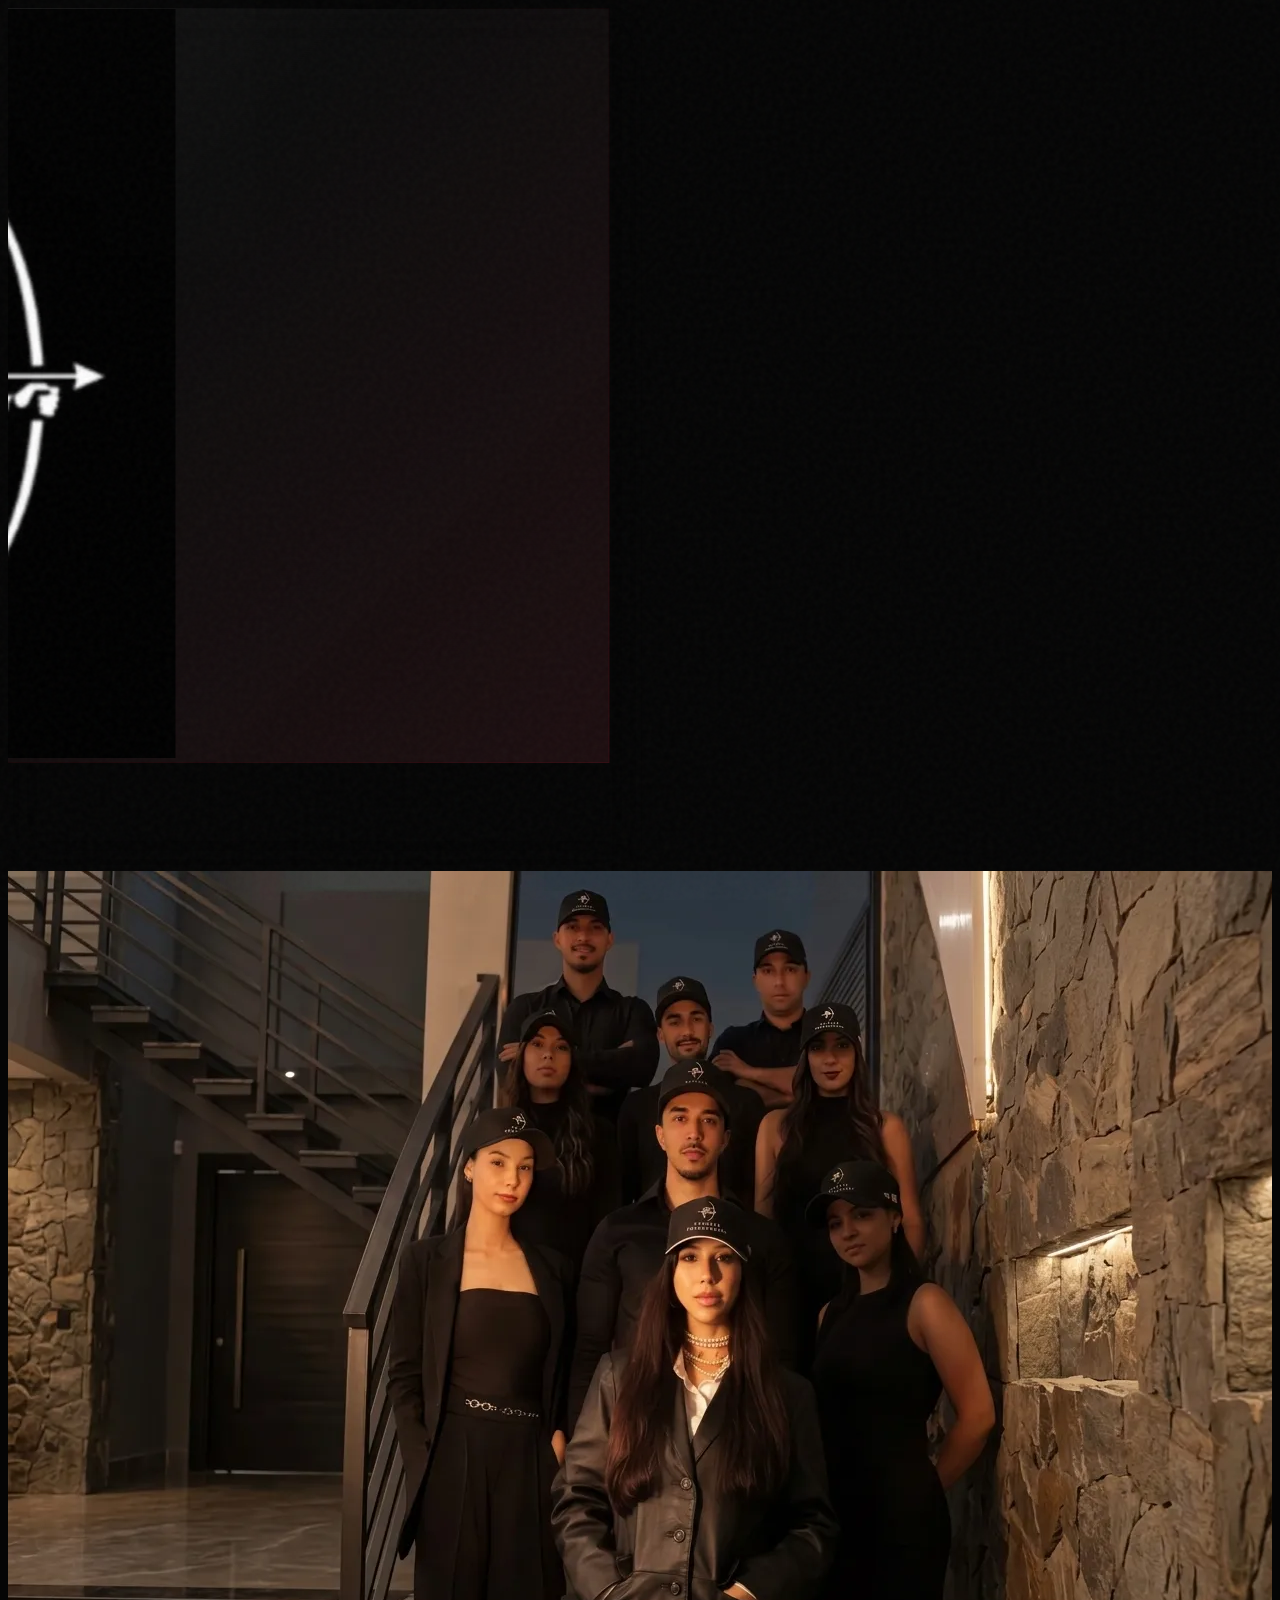
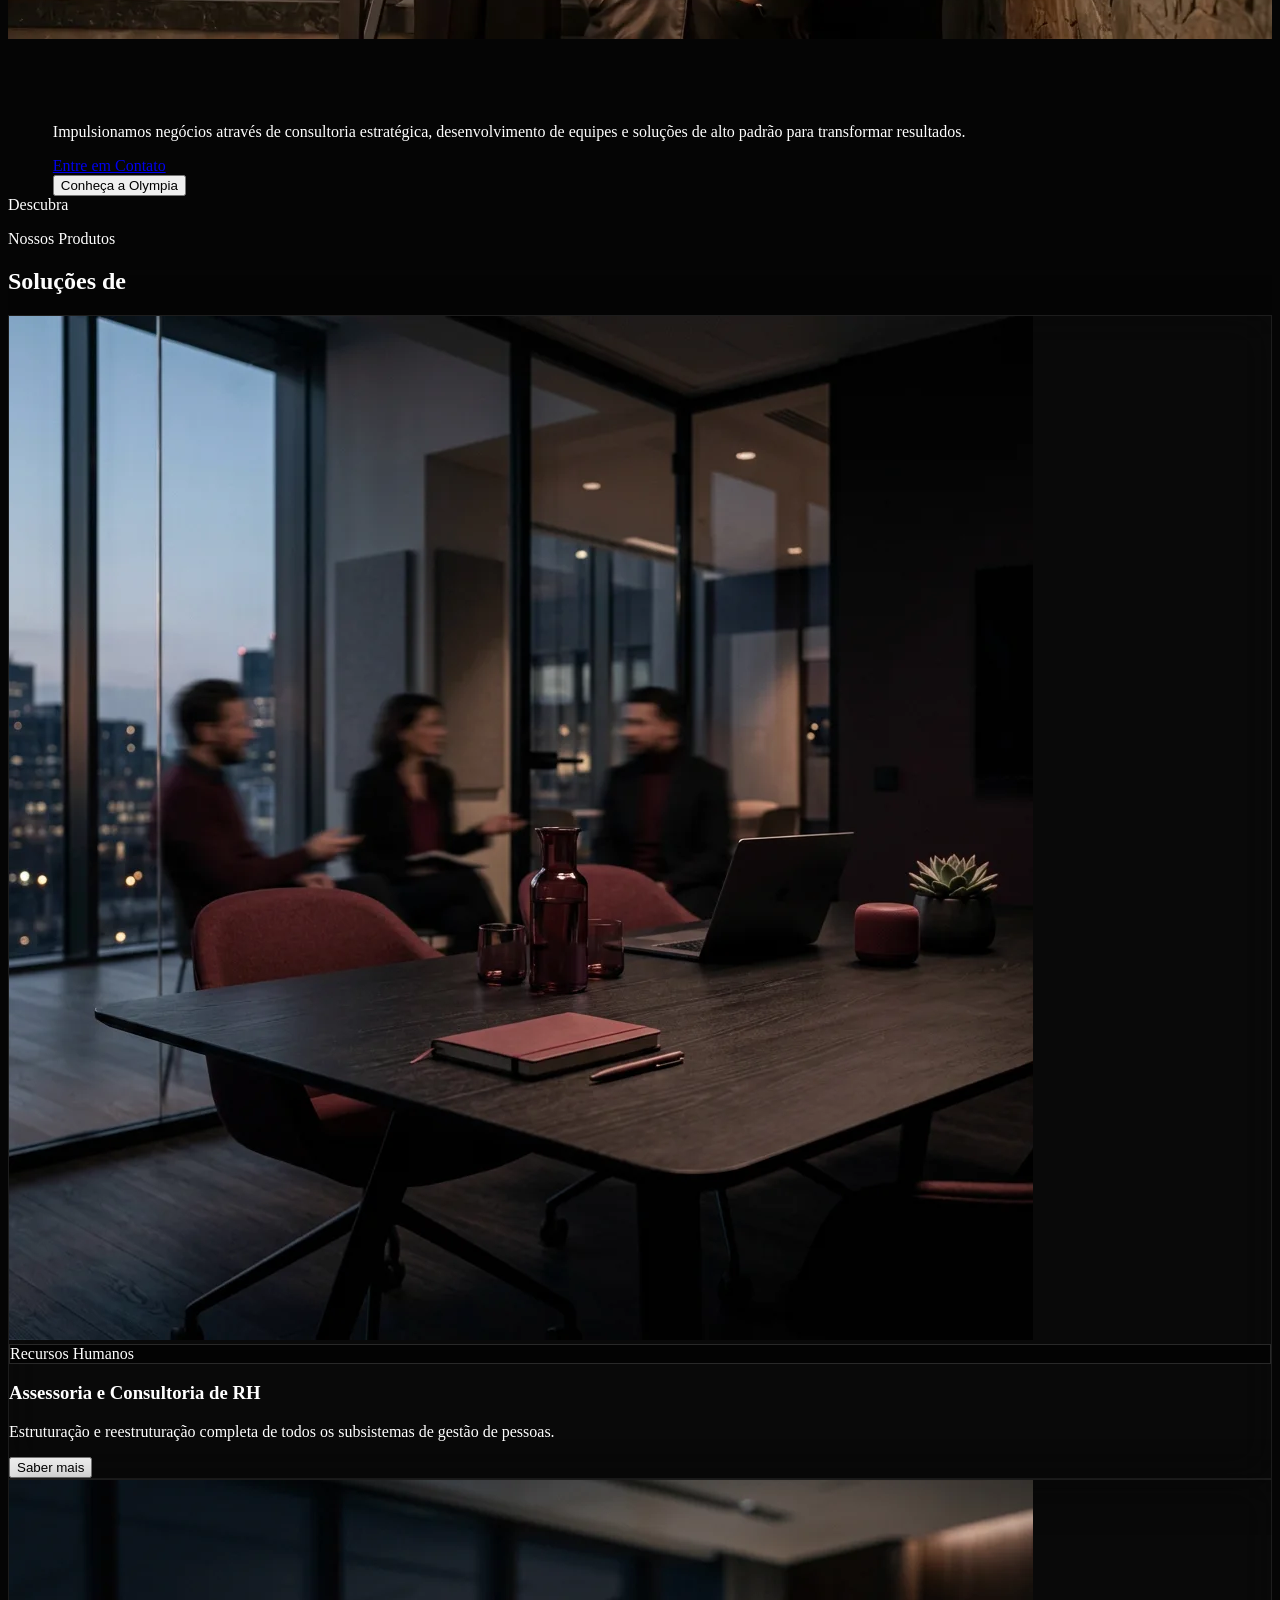
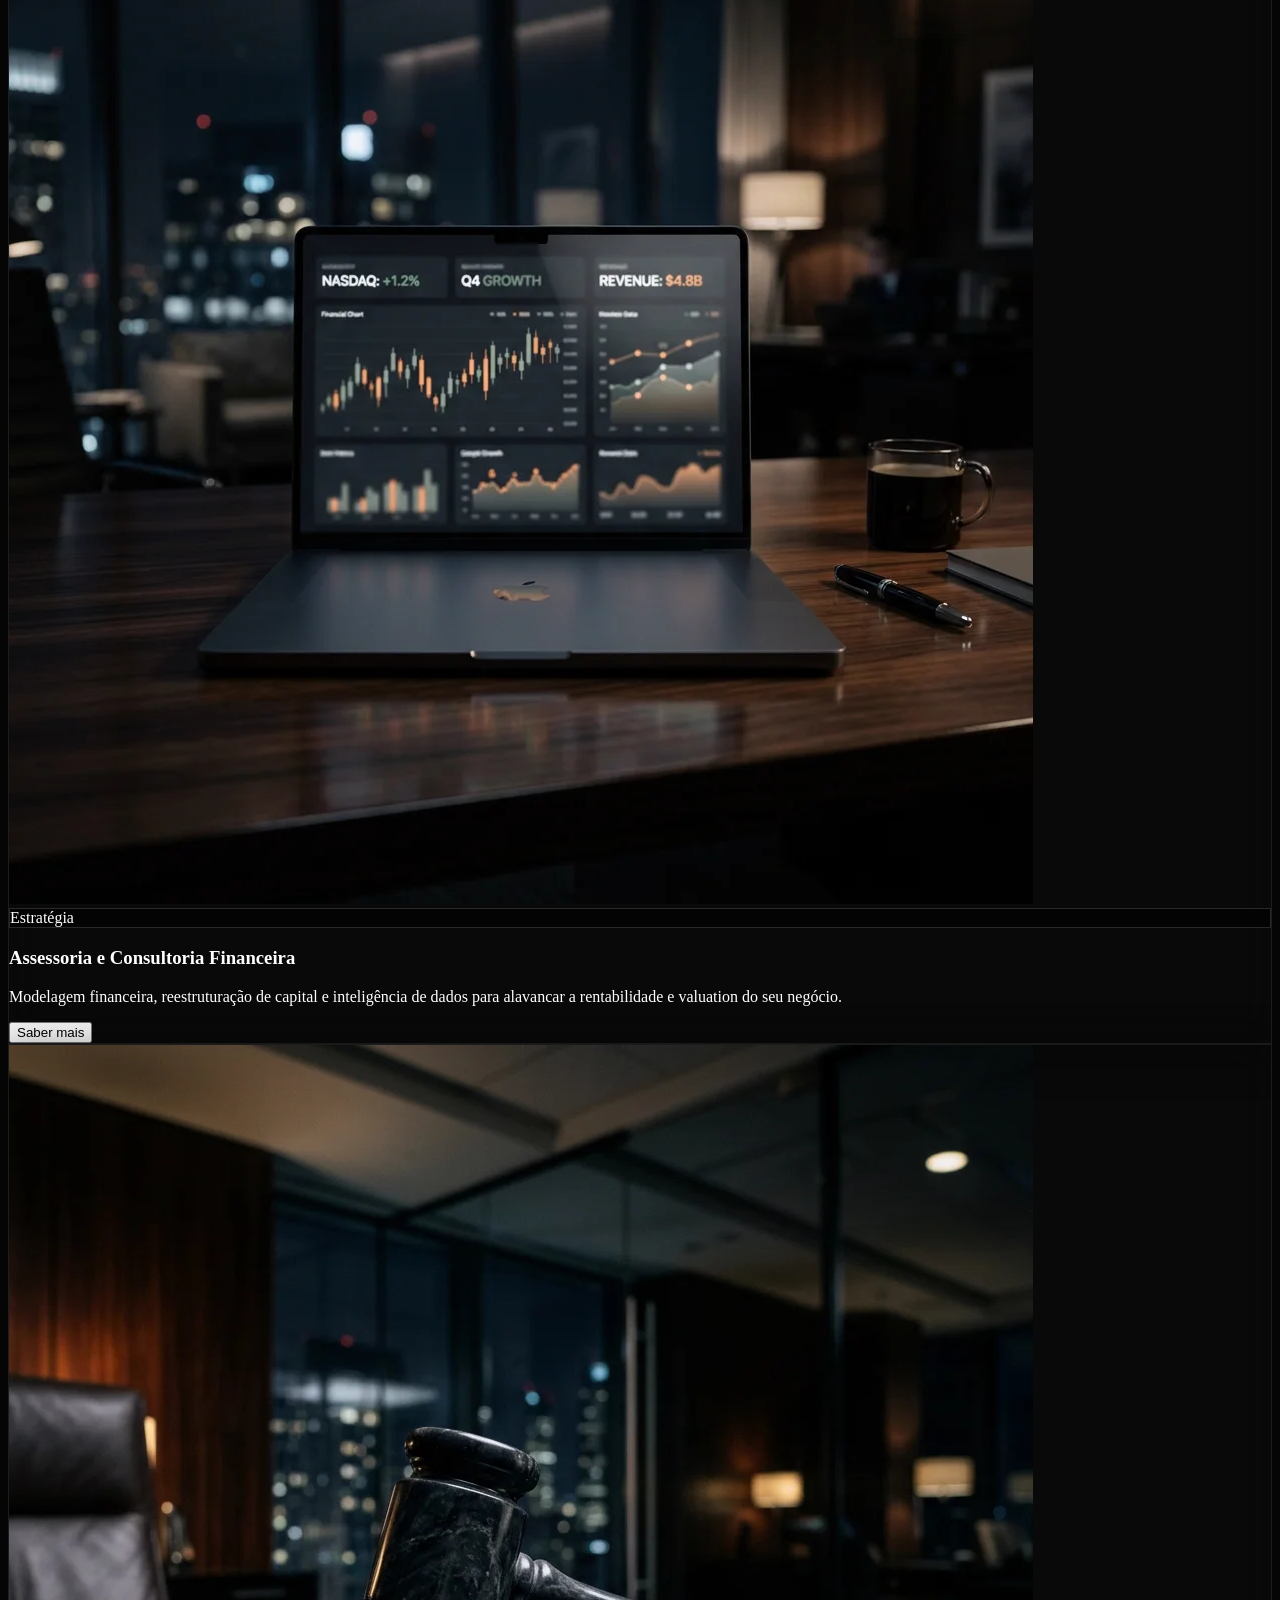
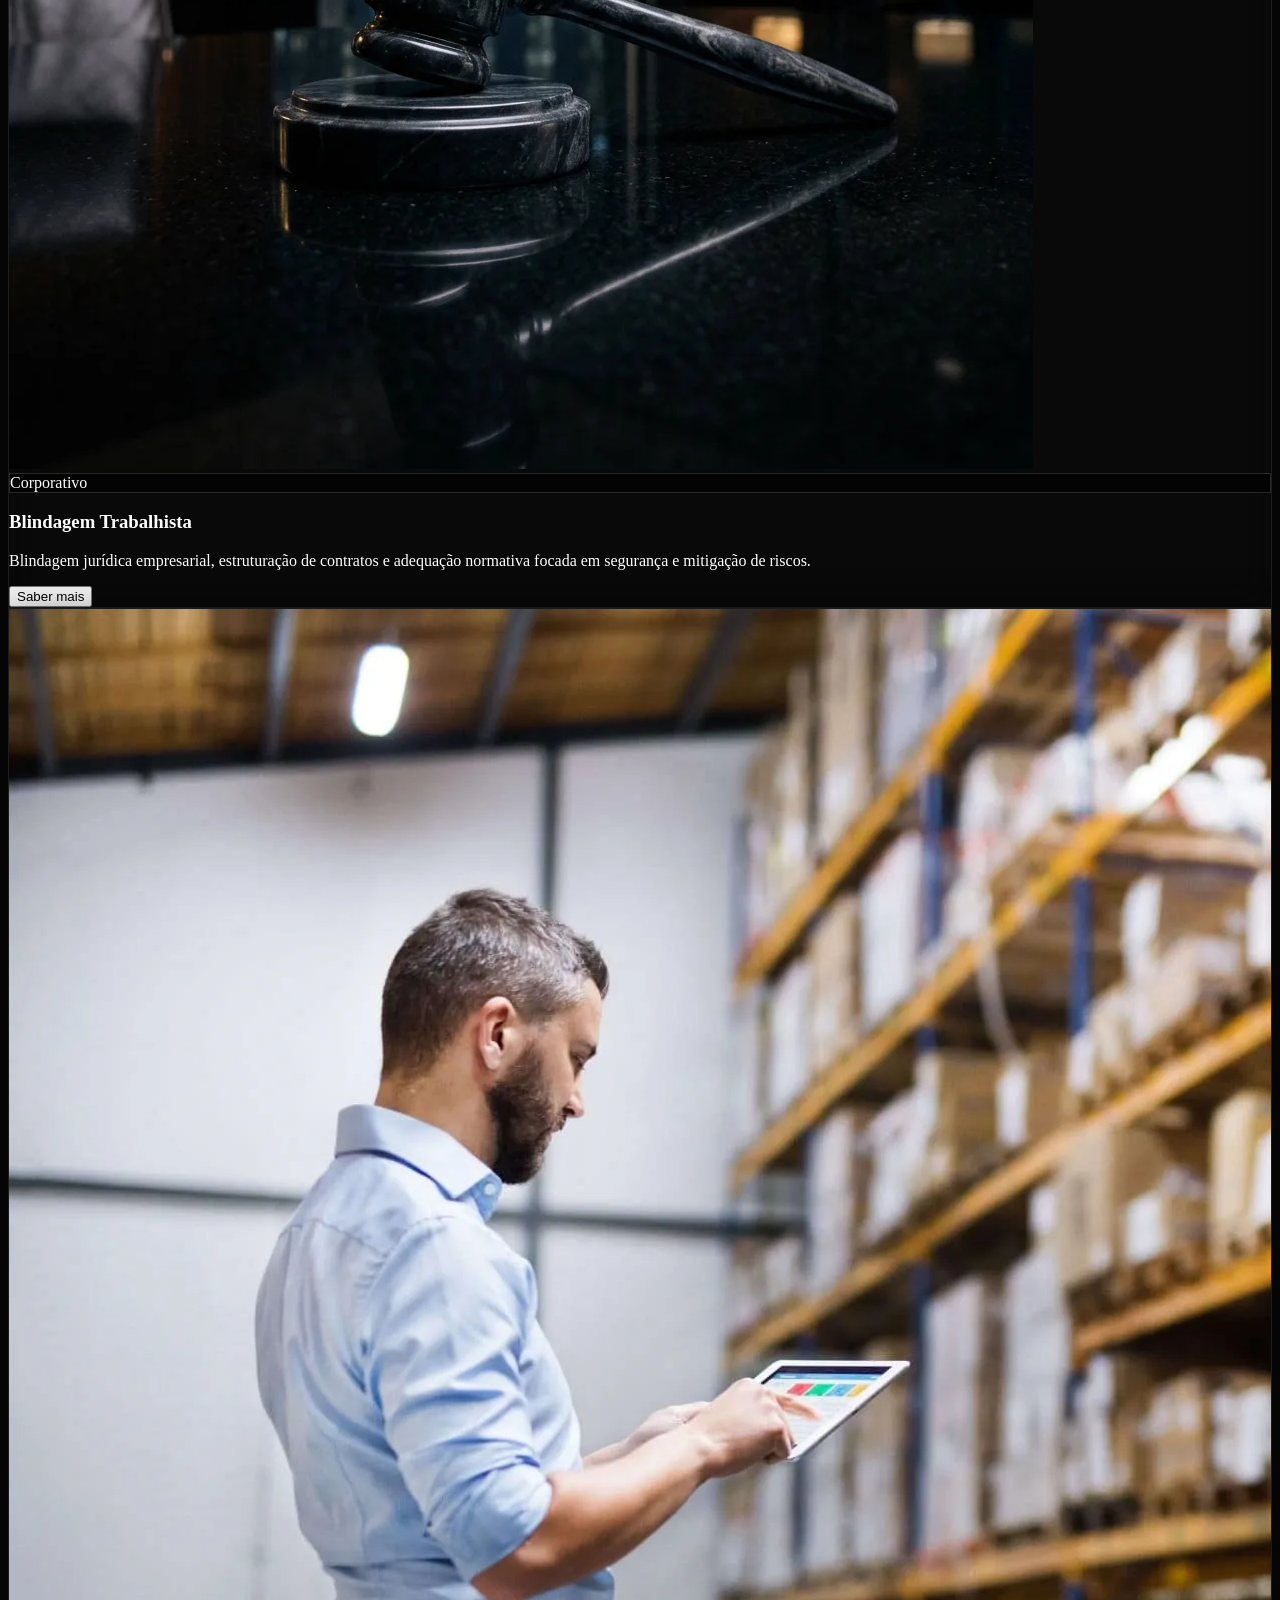
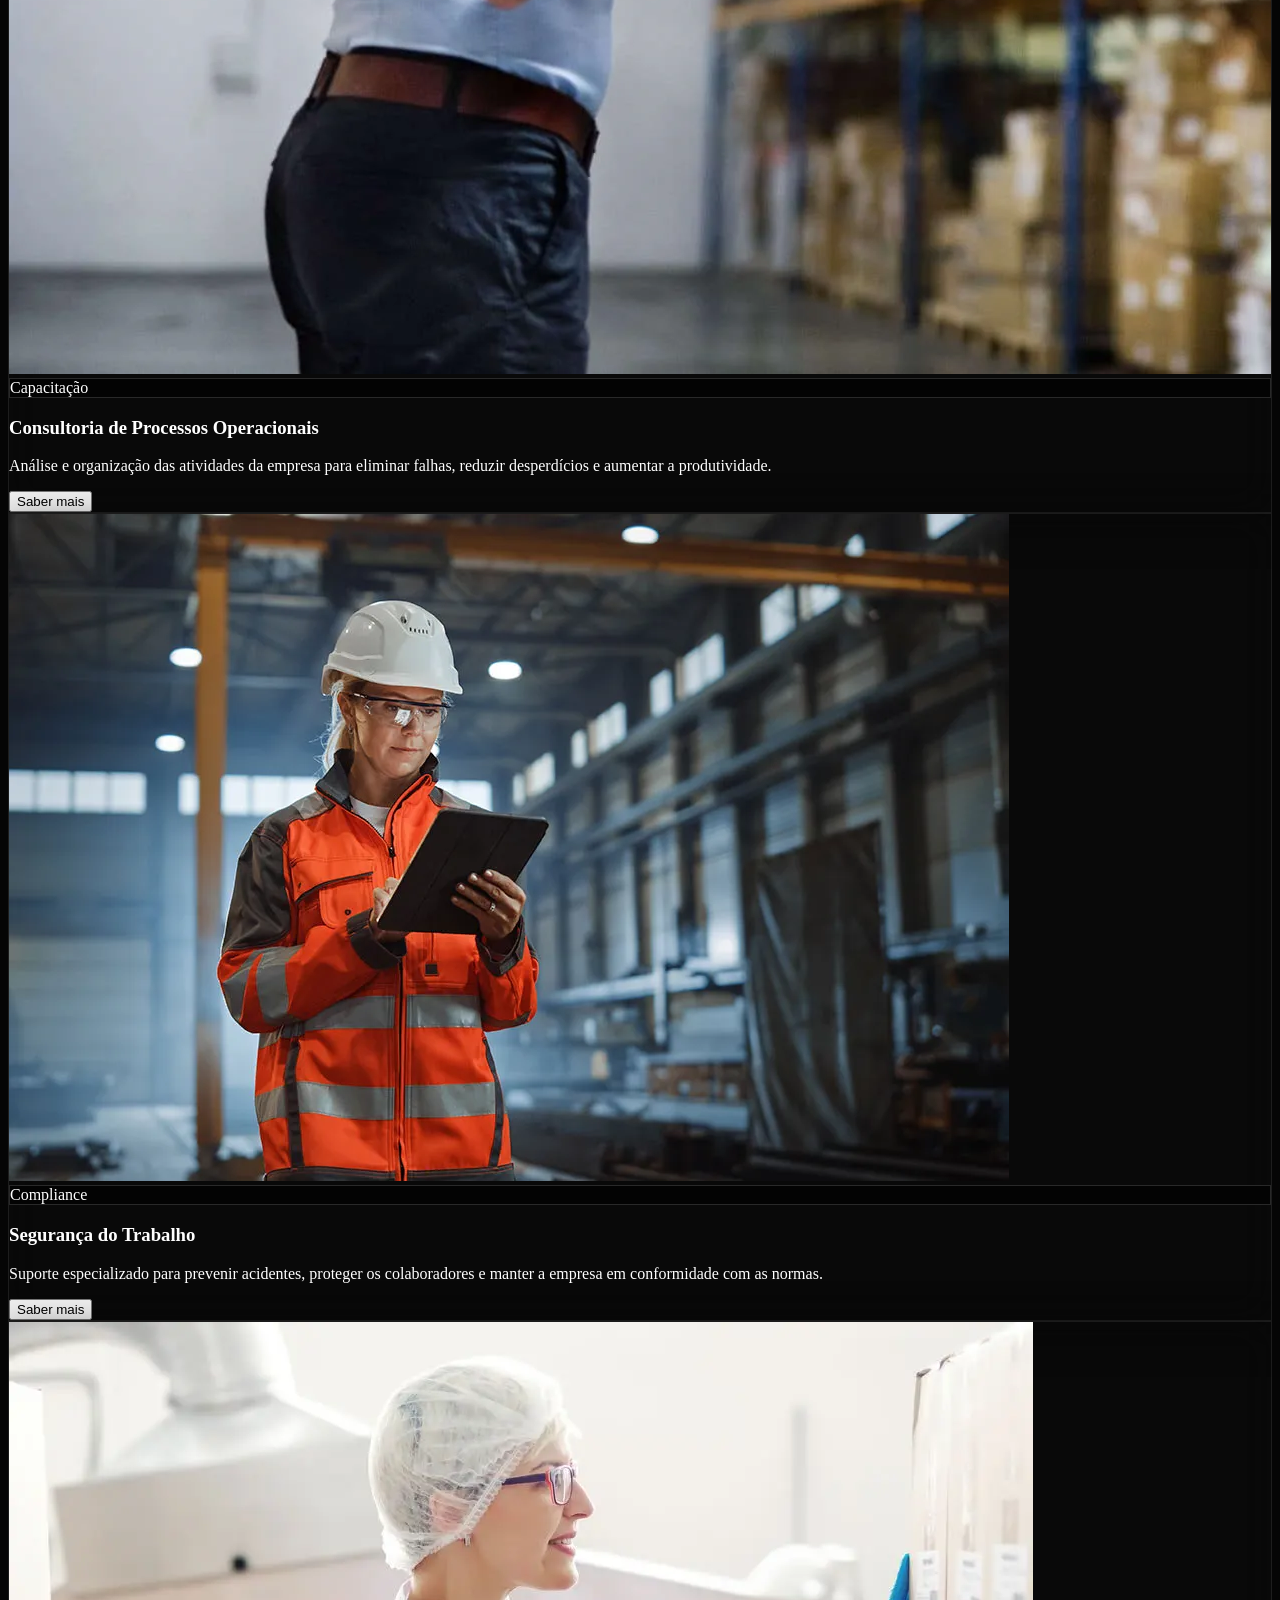
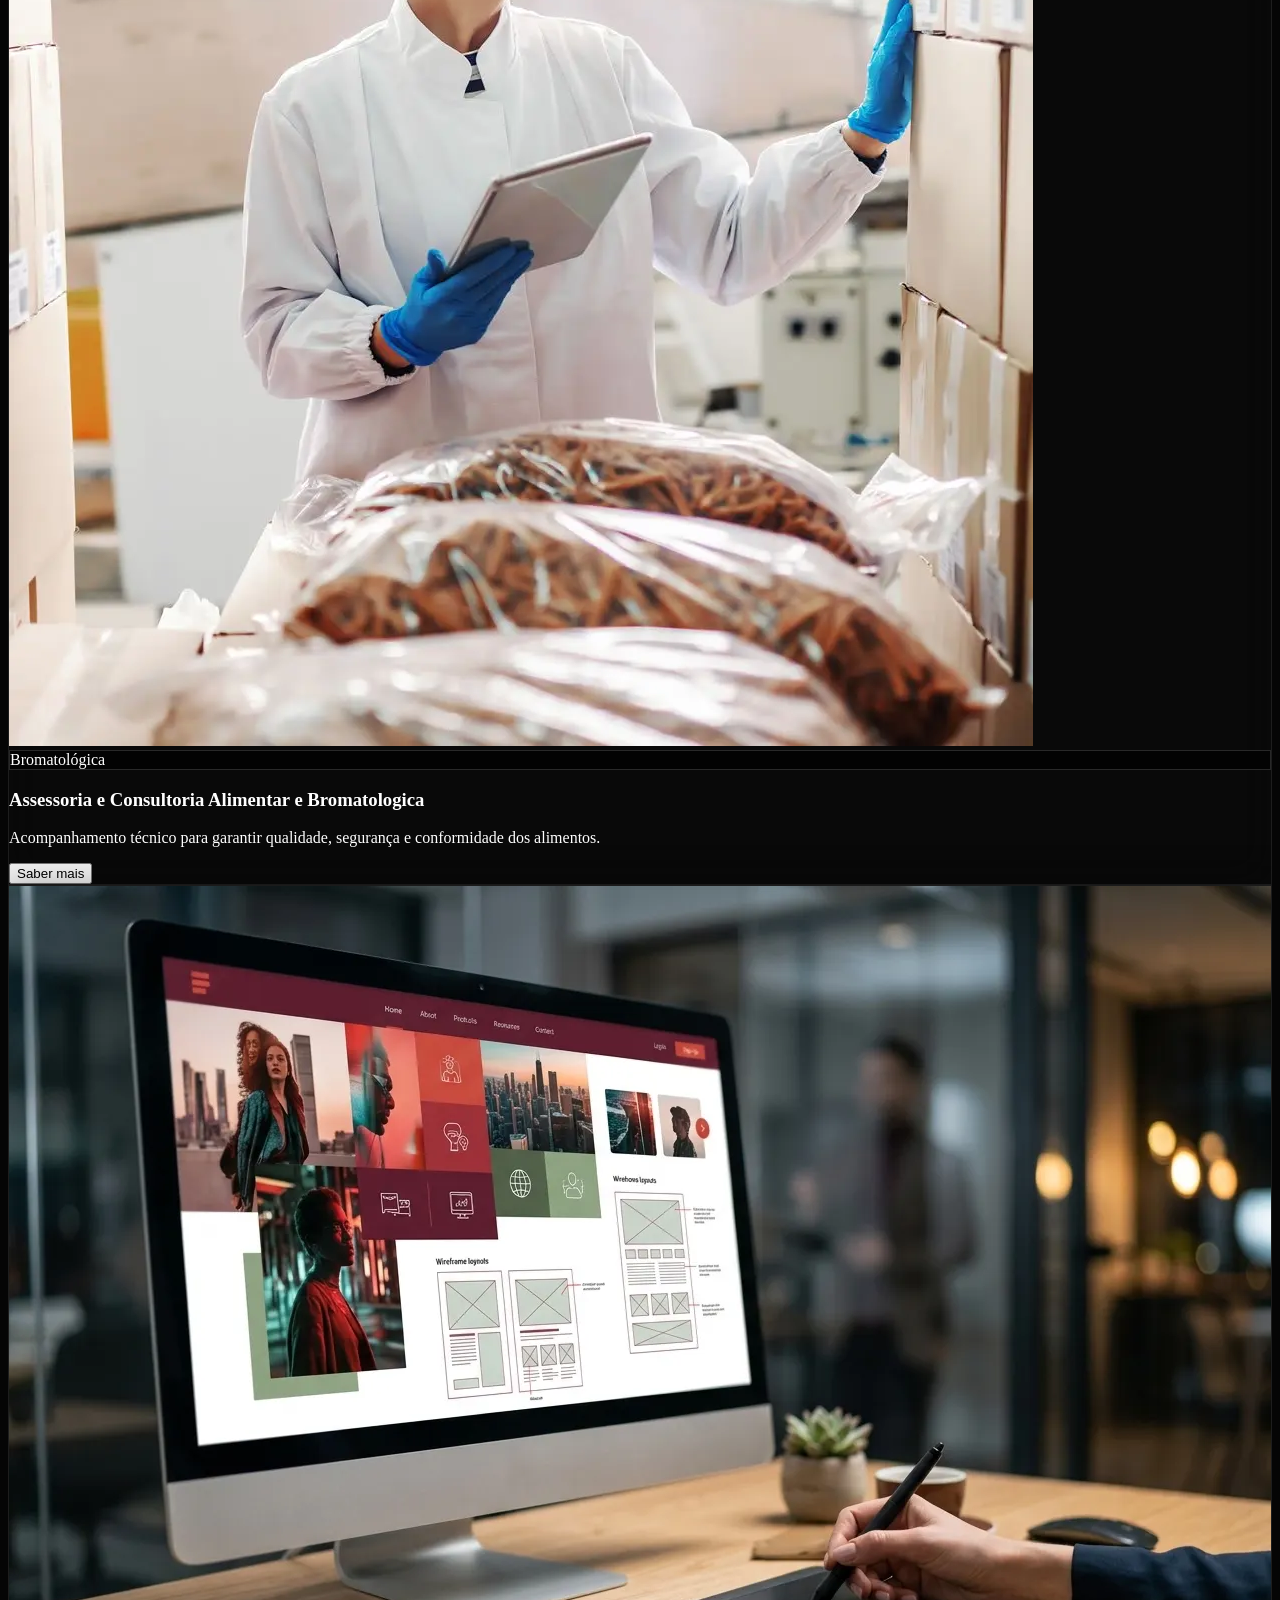
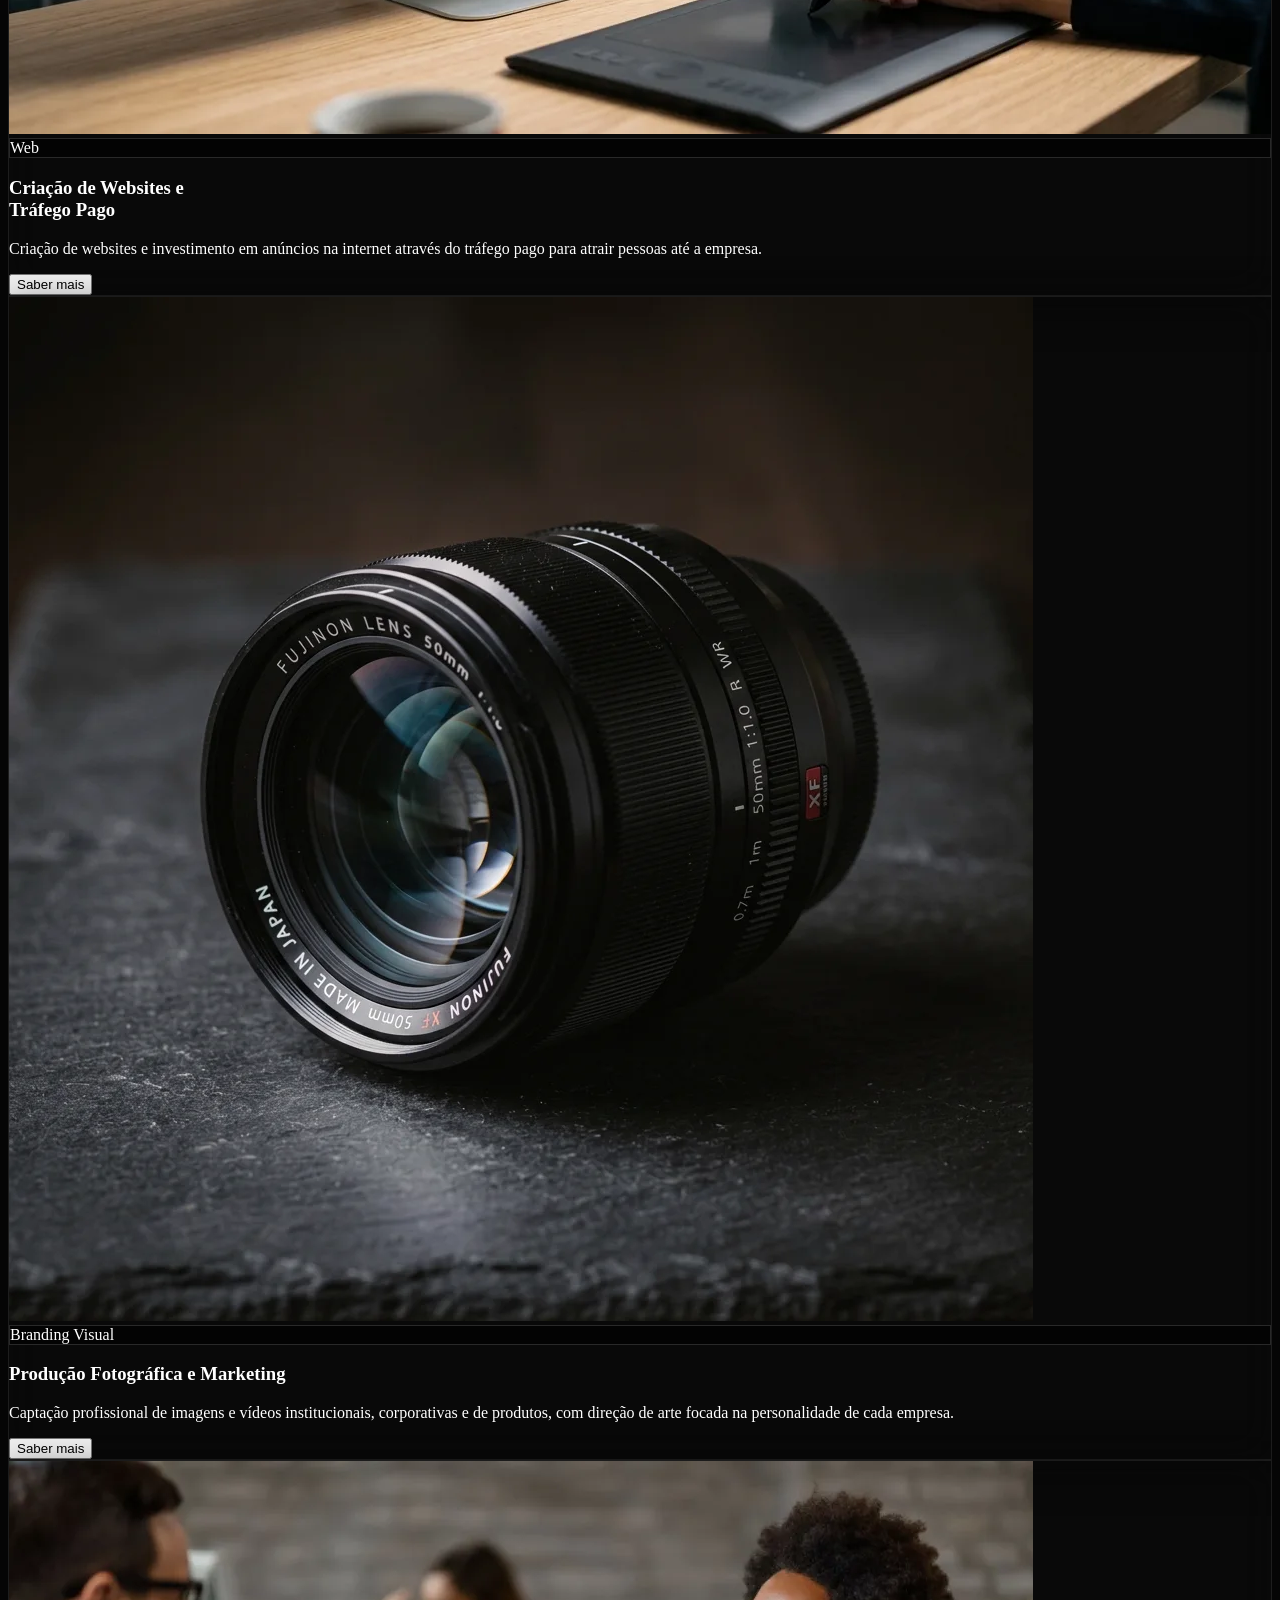
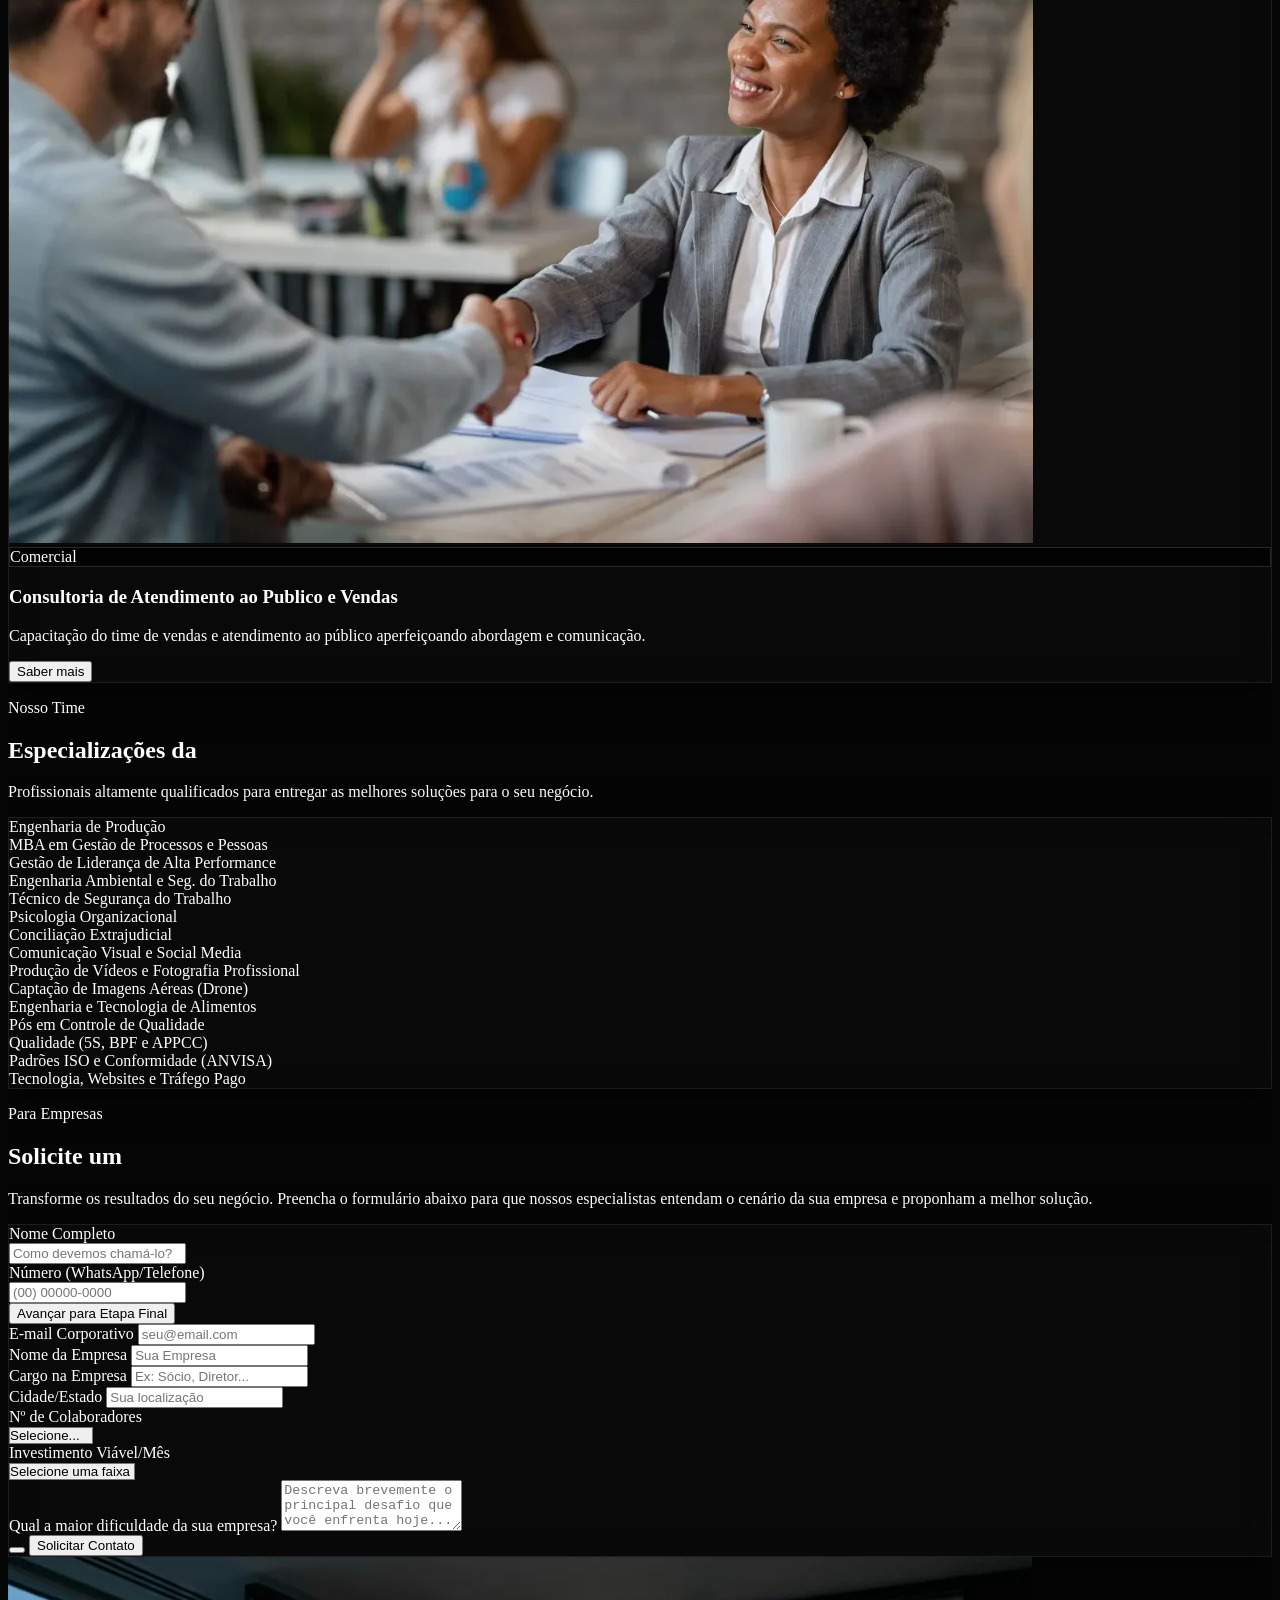
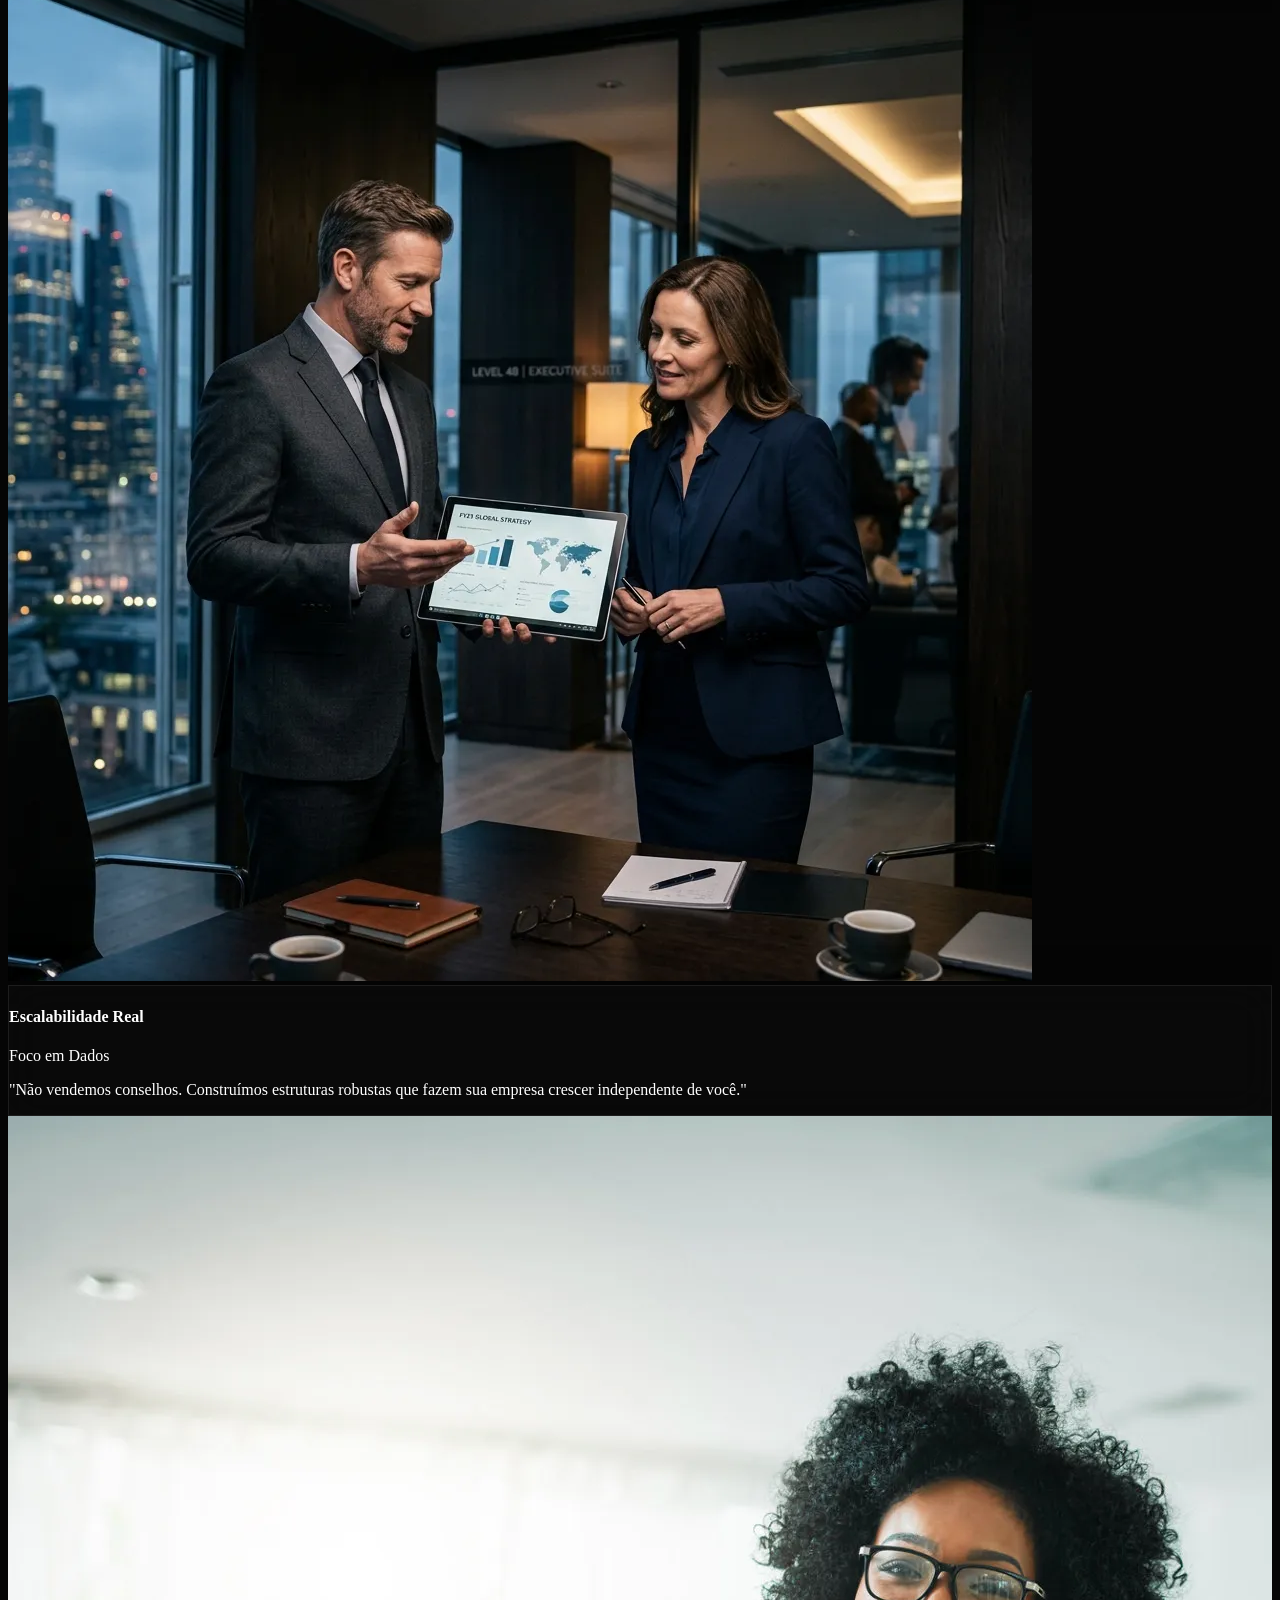
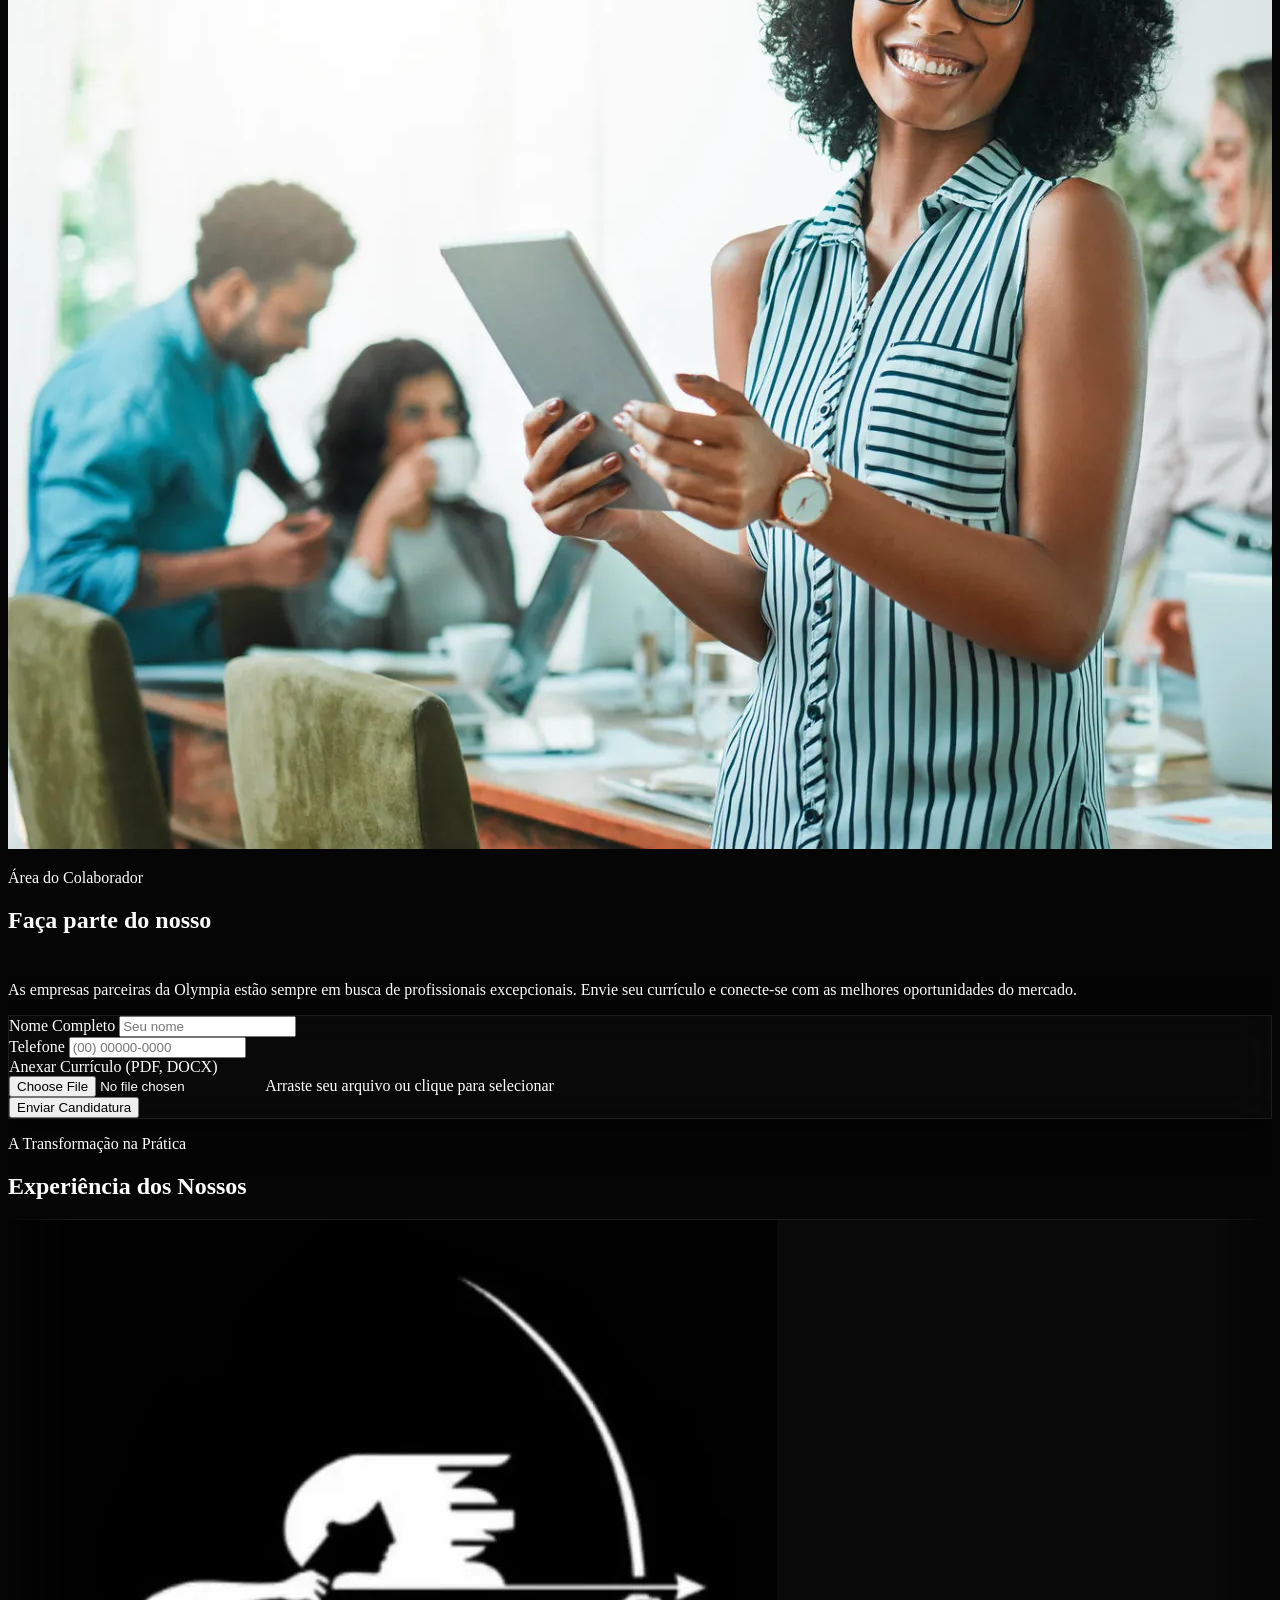
==== commit 65c5c40e: "finalizacçoes" ====
--- a/assets/index.html
+++ b/assets/index.html
@@ -1,5 +1,5 @@
-﻿<!DOCTYPE html>
-<html lang="pt-BR">
+<!DOCTYPE html>
+<html lang="pt-BR" class="is-loading">
 
 <head>
     <meta charset="utf-8" />
@@ -440,6 +440,29 @@
             font-family: 'Inter', sans-serif;
         }
 
+        /* Preloader failsafe: even if ALL JavaScript fails, the splash hides itself
+           and scroll is unlocked after 4s, so the user is never trapped. */
+        html.is-loading,
+        html.is-loading body {
+            overflow: hidden;
+            animation: olyUnlockScroll 0s linear 4s forwards;
+        }
+        @keyframes olyUnlockScroll {
+            to { overflow: visible; }
+        }
+        #preloader {
+            animation: olyPreloaderFailsafe 0.4s ease 4s forwards;
+        }
+        #preloader.is-hidden {
+            opacity: 0 !important;
+            visibility: hidden;
+            pointer-events: none;
+            transition: opacity 0.35s ease, visibility 0s linear 0.35s;
+        }
+        @keyframes olyPreloaderFailsafe {
+            to { opacity: 0; visibility: hidden; pointer-events: none; }
+        }
+
         /* Preloader Animation */
         @keyframes loadProgress {
             0% {
@@ -1069,7 +1092,7 @@
     </style>
 </head>
 
-<body class="antialiased selection:bg-primary-700 selection:text-white relative overflow-hidden" id="body-container">
+<body class="antialiased selection:bg-primary-700 selection:text-white relative" id="body-container">
 
     <!-- Preloader Splash Screen -->
     <div id="preloader"
@@ -1093,6 +1116,62 @@
     </div>
 
     <div class="noise-overlay"></div>
+    <script>
+        // --- STANDALONE PRELOADER BOOTSTRAP ---
+        // Runs immediately, independent from the main script. Uses only setTimeout
+        // (never requestAnimationFrame, which pauses in background tabs/previews).
+        (function () {
+            var pre = document.getElementById('preloader');
+            var bar = document.getElementById('preloader-progress');
+            var pct = document.getElementById('preloader-percent');
+            var shown = 0, target = 0, done = false, ticker;
+
+            function paint(v) {
+                shown = v;
+                if (bar) bar.style.width = v + '%';
+                if (pct) pct.textContent = Math.round(v) + '%';
+            }
+
+            // Smooth progress: eases towards target, and slowly creeps forward on its own
+            ticker = setInterval(function () {
+                if (!done && target < 90) target += 1.5;
+                var next = shown + Math.max((target - shown) * 0.25, 0.5);
+                paint(Math.min(next, target));
+            }, 50);
+
+            window.__olySetProgress = function (v) { if (v > target) target = Math.min(v, 100); };
+
+            window.__olyHidePreloader = function () {
+                if (done) return;
+                done = true;
+                target = 100;
+                clearInterval(ticker);
+                paint(100);
+                setTimeout(function () {
+                    if (pre) pre.classList.add('is-hidden');
+                    document.documentElement.classList.remove('is-loading');
+                    setTimeout(function () { if (pre) pre.style.display = 'none'; }, 400);
+                }, 120);
+            };
+
+            // Hide as soon as the page is usable (DOM parsed + hero image ready), with hard cap
+            var minTime = new Promise(function (r) { setTimeout(r, 350); });
+            var domReady = new Promise(function (r) {
+                if (document.readyState !== 'loading') r();
+                else document.addEventListener('DOMContentLoaded', r, { once: true });
+            });
+            var hero = new Promise(function (r) {
+                var img = new Image();
+                img.onload = img.onerror = function () { window.__olySetProgress(70); r(); };
+                img.src = 'images/hero_expanded.webp';
+                if (img.complete) r();
+            });
+            domReady.then(function () { window.__olySetProgress(50); });
+            Promise.all([minTime, domReady, hero]).then(window.__olyHidePreloader);
+            window.addEventListener('load', window.__olyHidePreloader, { once: true });
+            setTimeout(window.__olyHidePreloader, 2500); // hard cap: never block more than 2.5s
+        })();
+    </script>
 
     <!-- Navigation -->
     <nav id="main-nav" class="fixed w-[95%] max-w-6xl z-[100] top-6 left-1/2 transition-all duration-300 py-3 px-6 md:px-8 border border-white/10 rounded-[2rem] shadow-2xl group"
@@ -2163,7 +2242,6 @@
     </div>
 
     <!-- Scripts -->
-        <!-- Scripts -->
     <script>
         // Força a página a sempre carregar no topo (Hero) independente do cache do navegador
         if ('scrollRestoration' in history) {
@@ -2637,16 +2715,16 @@
                     objectPosition = '30% 20%';
                 }
 
-                const cardHtml = 
-                <div class="service-card cursor-pointer glass-panel border border-white/20 bg-[#0a0a0a]/80 backdrop-blur-xl rounded-[1.5rem] overflow-hidden group reveal flex flex-col h-full shadow-[0_4px_20px_rgba(0,0,0,0.5)]" data-service="">
+                const cardHtml = `
+                <div class="service-card cursor-pointer glass-panel border border-white/20 bg-[#0a0a0a]/80 backdrop-blur-xl rounded-[1.5rem] overflow-hidden group reveal flex flex-col h-full shadow-[0_4px_20px_rgba(0,0,0,0.5)]" data-service="${key}">
                     <div class="relative h-[220px] w-full overflow-hidden bg-black/50 shrink-0">
-                        <img src="" alt="" class="w-full h-full object-cover opacity-100 transition-transform duration-500 ease-out group-hover:scale-105" decoding="async" style="object-position: ;">
+                        <img src="${productDetails.pt[key].image}" alt="" class="w-full h-full object-cover opacity-100 transition-transform duration-500 ease-out group-hover:scale-105" decoding="async" style="object-position: ${objectPosition};">
                         <div class="absolute inset-0 bg-gradient-to-t from-[#0a0a0a]/90 via-black/20 to-transparent"></div>
-                        <div class="absolute top-4 left-4 service-card-tag px-3 py-1.5 rounded text-[9px] font-bold text-white tracking-widest uppercase" data-i18n="_tag"></div>
+                        <div class="absolute top-4 left-4 service-card-tag px-3 py-1.5 rounded text-[9px] font-bold text-white tracking-widest uppercase" data-i18n="${shortKey}_tag">${translations.pt[shortKey + '_tag']}</div>
                     </div>
                     <div class="p-6 flex flex-col flex-1 relative z-10 -mt-6 bg-gradient-to-b from-transparent to-[#0a0a0a]">
-                        <h3 class="text-xl font-medium text-white mb-3 font-heading tracking-wide leading-tight min-h-[50px]" data-i18n="_title"></h3>
-                        <p class="text-xs text-white/50 leading-relaxed mb-6 flex-1 line-clamp-4" data-i18n="_desc"></p>
+                        <h3 class="text-xl font-medium text-white mb-3 font-heading tracking-wide leading-tight min-h-[50px]" data-i18n="${shortKey}_title">${translations.pt[shortKey + '_title']}</h3>
+                        <p class="text-xs text-white/50 leading-relaxed mb-6 flex-1 line-clamp-4" data-i18n="${shortKey}_desc">${translations.pt[shortKey + '_desc']}</p>
                         <div class="flex items-center justify-between pt-5 border-t border-white/5 mt-auto">
                             <button class="flex items-center gap-2 text-[10px] font-semibold text-white/50 group-hover:text-primary-500 transition-colors uppercase tracking-[0.2em]">
                                 <span data-i18n="btn_saber_mais">Saber mais</span>
@@ -2655,7 +2733,7 @@
                         </div>
                     </div>
                 </div>
-                ;
+                `;
                 servicesGrid.insertAdjacentHTML('beforeend', cardHtml);
             });
 
@@ -2689,35 +2767,18 @@
             revealOnScroll.observe(reveal);
         });
 
-        // --- 3. COMPREHENSIVE ASSET PRELOADER (100% Real Preload & GPU Decode) ---
-        const preloader = document.getElementById('preloader');
-        const bodyContainer = document.getElementById('body-container');
-        let preloaderHidden = false;
-
-        function hidePreloader() {
-            if (preloaderHidden) return;
-            preloaderHidden = true;
-
-            // Immediately activate Hero and Services so no waiting/pop-in occurs on scroll
-            document.querySelectorAll('#hero .reveal, #hero .reveal-fade, #hero .reveal-premium').forEach(el => el.classList.add('active'));
-            document.querySelectorAll('#services .reveal').forEach(el => el.classList.add('active'));
-
-            if (preloader) {
-                preloader.style.transitionDuration = '400ms';
-                preloader.style.opacity = '0';
-                preloader.style.pointerEvents = 'none';
-            }
-
-            setTimeout(() => {
-                if (preloader) preloader.style.display = 'none';
-                if (bodyContainer) bodyContainer.classList.remove('overflow-hidden');
-            }, 400);
-        }
-
-        function initStrictPreloader() {
-            const CRITICAL_IMAGES = [
-                'images/hero_expanded.webp',
-                'images/logos/logo.webp',
+        // --- 3. NON-BLOCKING PRELOADER HANDOFF & BACKGROUND IMAGE WARM-UP ---
+        // The splash itself is controlled by the standalone bootstrap right after #preloader.
+        // Here we only activate above-the-fold content and warm up the remaining images
+        // in the background, so nothing ever blocks the user on the loading screen.
+        (function () {
+            // Activate Hero and Services reveals immediately so there is no pop-in on scroll
+            document.querySelectorAll('#hero .reveal, #hero .reveal-fade, #hero .reveal-premium, #services .reveal')
+                .forEach(el => el.classList.add('active'));
+
+            if (window.__olySetProgress) window.__olySetProgress(85);
+
+            const BACKGROUND_IMAGES = [
                 'images/imagem_clientes.webp',
                 'images/imagem_colaborador.webp',
                 'images/services/rh.webp',
@@ -2731,73 +2792,23 @@
                 'images/services/vendas.webp'
             ];
 
-            let loadedCount = 0;
-            const totalCount = CRITICAL_IMAGES.length;
-            const progressBar = document.getElementById('preloader-progress');
-            const percentText = document.getElementById('preloader-percent');
-
-            function updateProgress() {
-                loadedCount++;
-                const percent = Math.min(Math.round((loadedCount / totalCount) * 100), 100);
-                if (progressBar) progressBar.style.width = percent + '%';
-                if (percentText) percentText.textContent = percent + '%';
-            }
-
-            // Preload and hardware-decode ALL images into browser GPU memory
-            const imagePromises = CRITICAL_IMAGES.map(src => {
-                return new Promise(resolve => {
+            const warmUp = () => {
+                BACKGROUND_IMAGES.forEach(src => {
                     const img = new Image();
+                    img.decoding = 'async';
                     img.src = src;
-                    const onDone = () => {
-                        updateProgress();
-                        resolve();
-                    };
-                    if (img.complete && img.naturalWidth > 0) {
-                        if ('decode' in img) {
-                            img.decode().then(onDone).catch(onDone);
-                        } else {
-                            onDone();
-                        }
-                    } else {
-                        img.onload = () => {
-                            if ('decode' in img) {
-                                img.decode().then(onDone).catch(onDone);
-                            } else {
-                                onDone();
-                            }
-                        };
-                        img.onerror = onDone;
-                    }
                 });
-            });
-
-            const fontsPromise = (document.fonts && document.fonts.ready)
-                ? document.fonts.ready.catch(() => {})
-                : Promise.resolve();
-
-            const minDisplayPromise = new Promise(resolve => setTimeout(resolve, 400));
-            const safetyTimeout = new Promise(resolve => setTimeout(resolve, 3500));
-
-            Promise.race([
-                Promise.all([...imagePromises, fontsPromise, minDisplayPromise]),
-                safetyTimeout
-            ]).then(() => {
-                if (progressBar) progressBar.style.width = '100%';
-                if (percentText) percentText.textContent = '100%';
-                setTimeout(() => {
-                    requestAnimationFrame(() => {
-                        requestAnimationFrame(hidePreloader);
-                    });
-                }, 80);
-            });
-        }
-
-        initStrictPreloader();
+            };
+
+            // Start right after the splash is gone, without competing with the hero image
+            const schedule = window.requestIdleCallback
+                ? (fn) => requestIdleCallback(fn, { timeout: 1200 })
+                : (fn) => setTimeout(fn, 300);
+            schedule(warmUp);
+        })();
 
         // --- 4. HERO PARALLAX, SCROLLSPY & MODALS ---
-'@ + "
-
-        " + // Hero Scroll Parallax & Fade out Effect (Apple/Vercel style transition) - RAF throttled
+        // Hero Scroll Parallax & Fade out Effect (Apple/Vercel style transition) - RAF throttled
         let heroScrollTicking = false;
         window.addEventListener('scroll', () => {
             if (heroScrollTicking) return;
@@ -3146,4 +3157,4 @@
     </script>
 </body>
 
-</html>+</html>
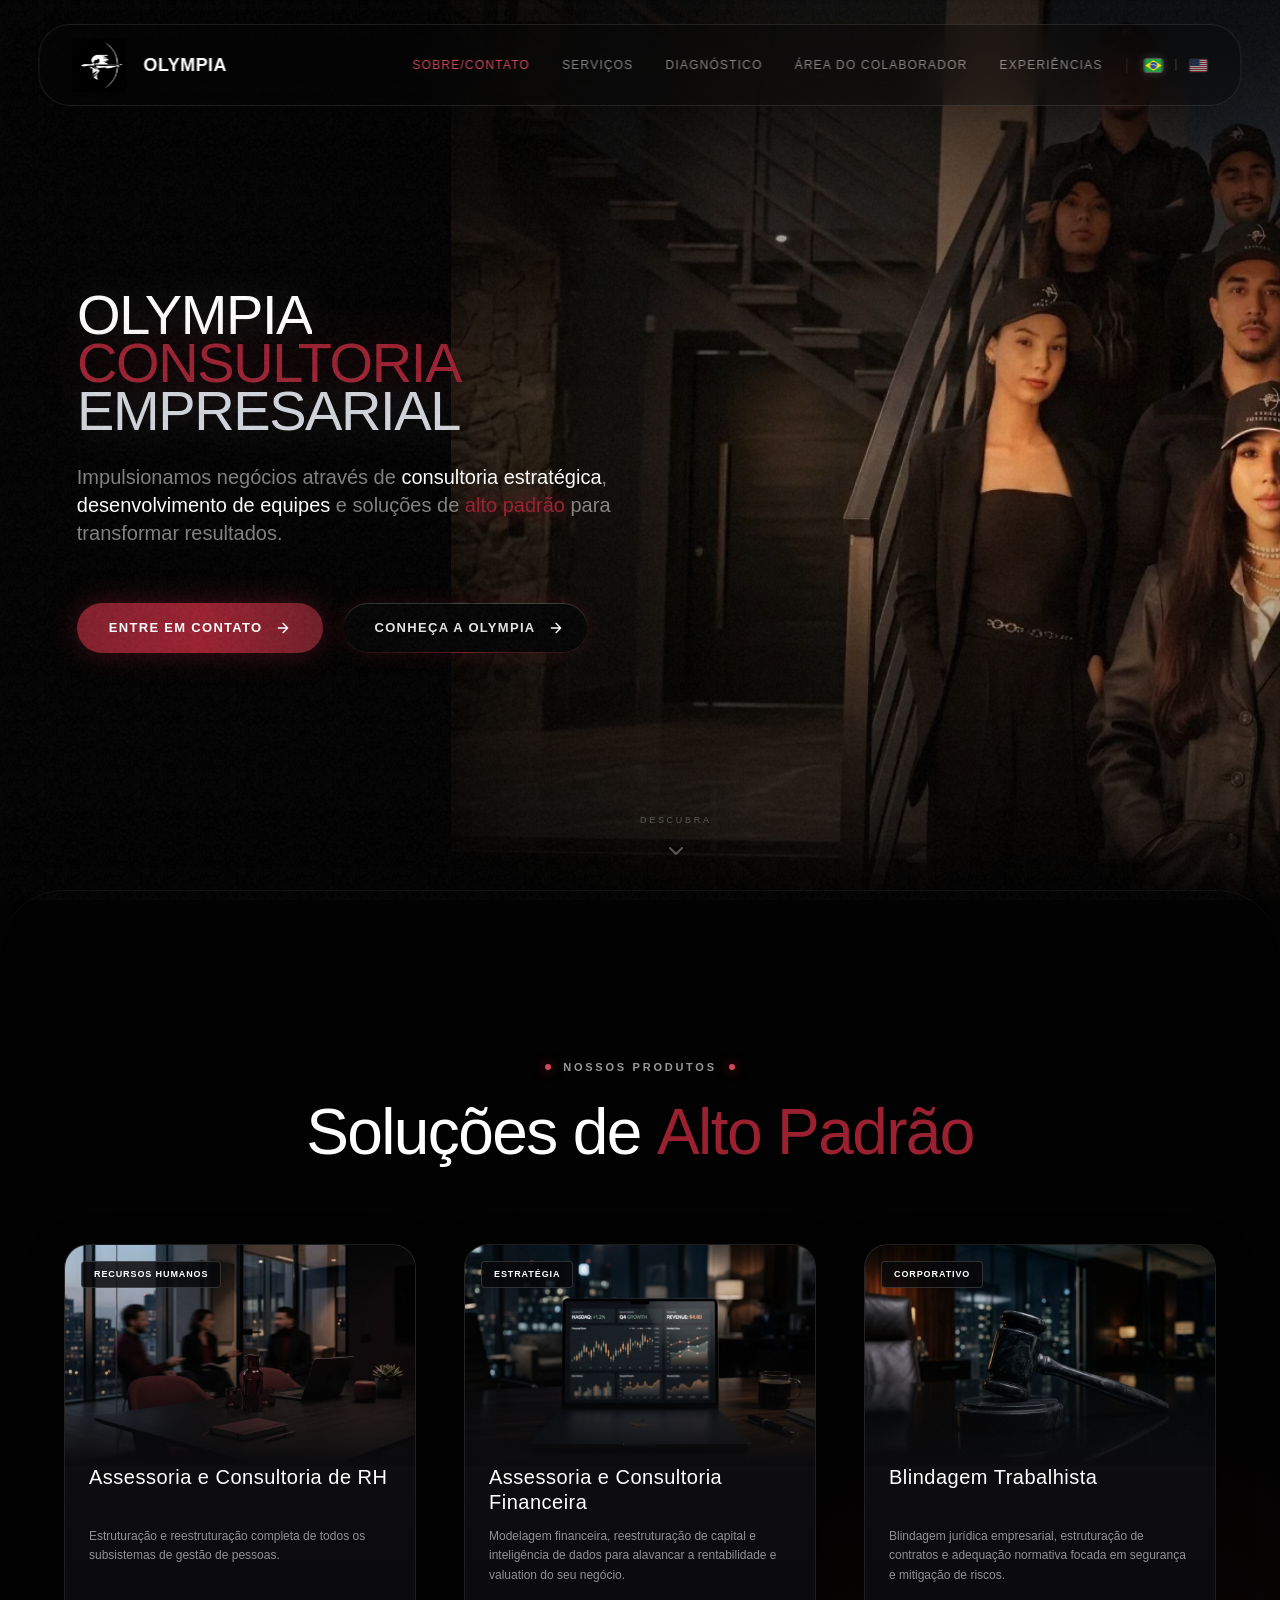
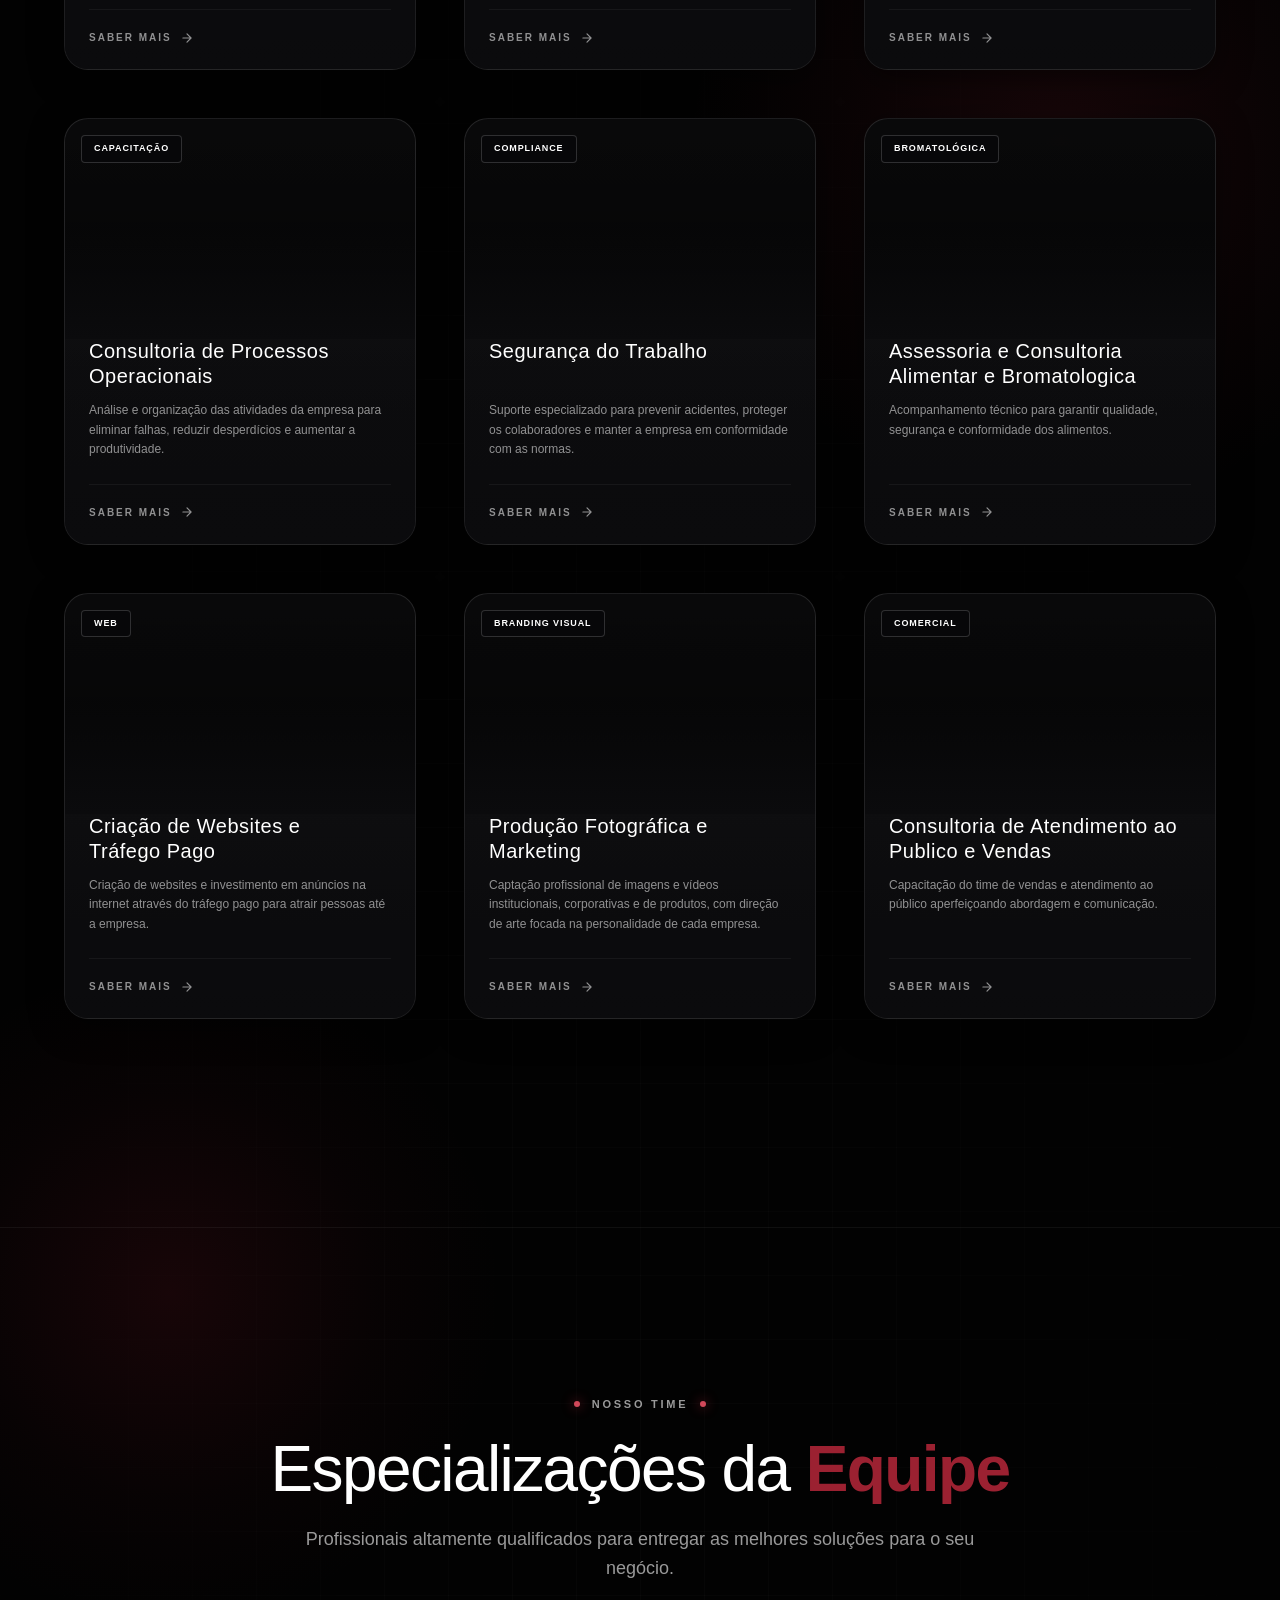
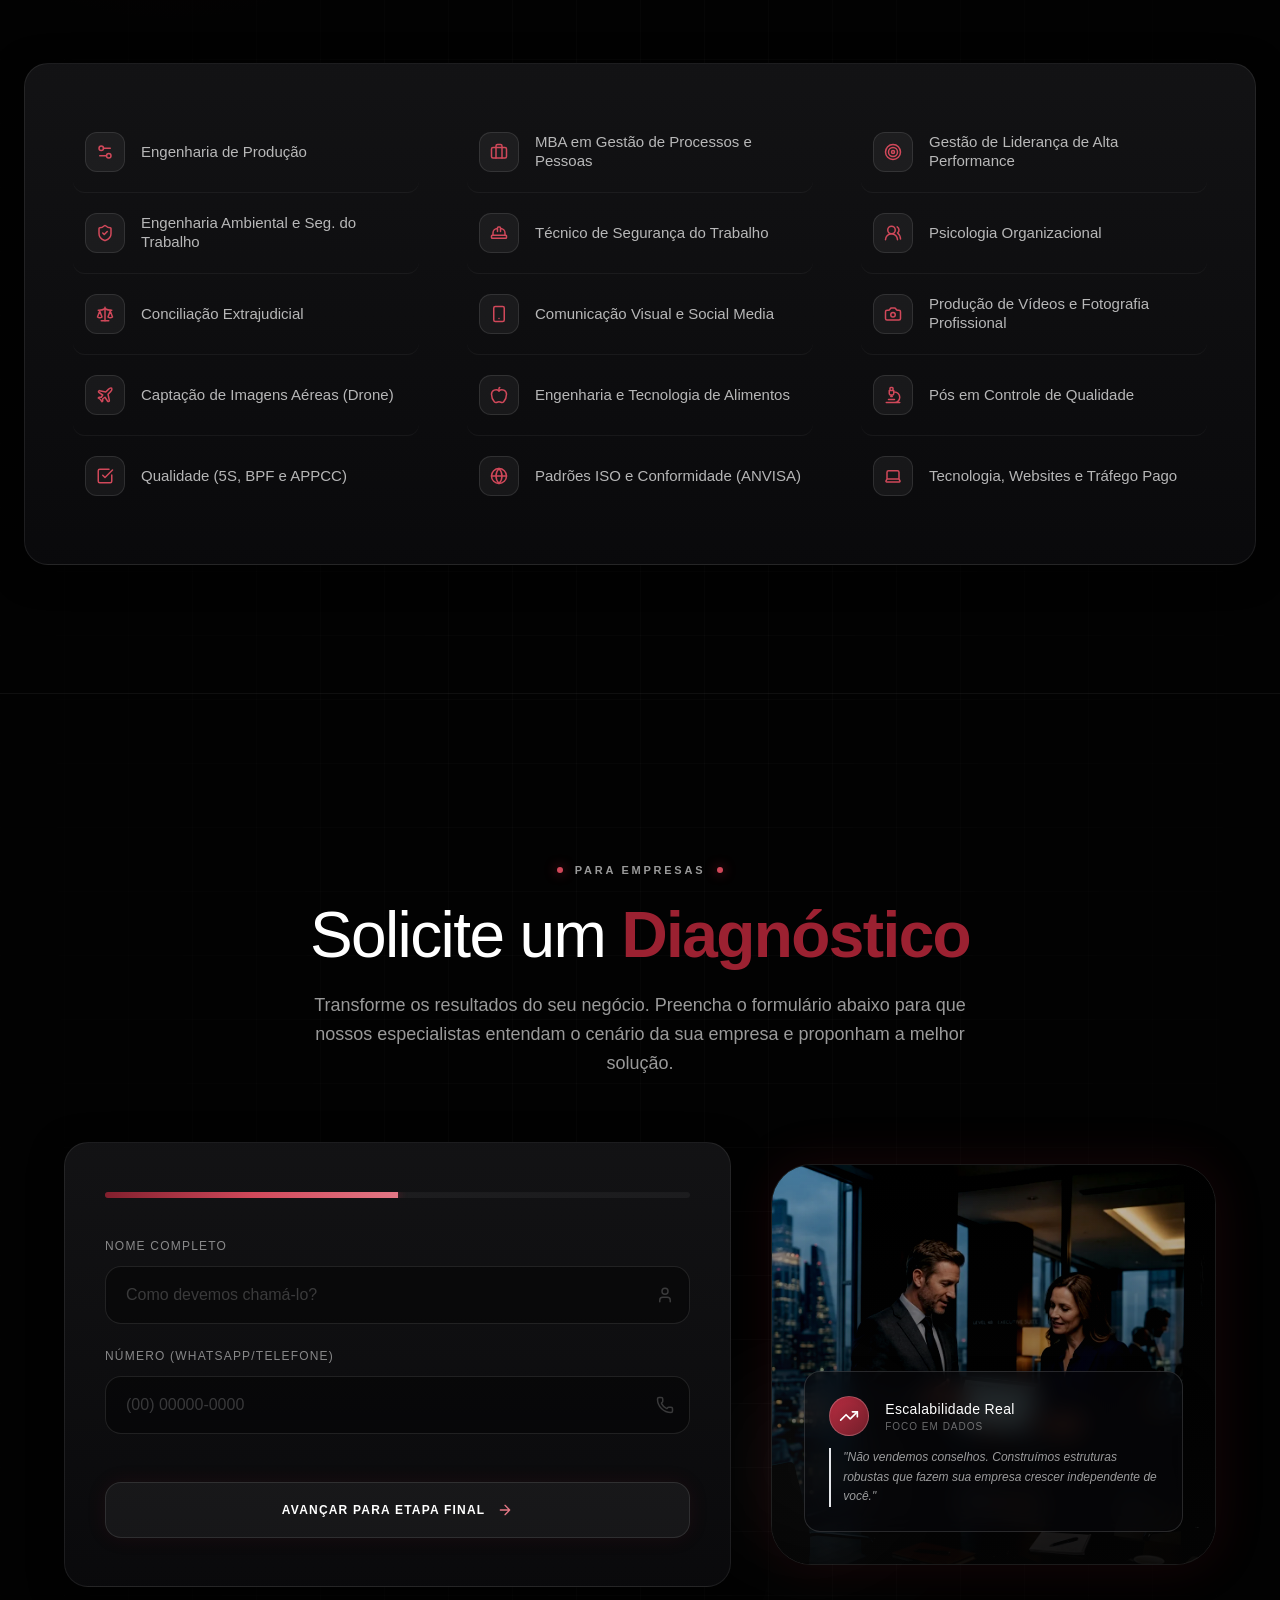
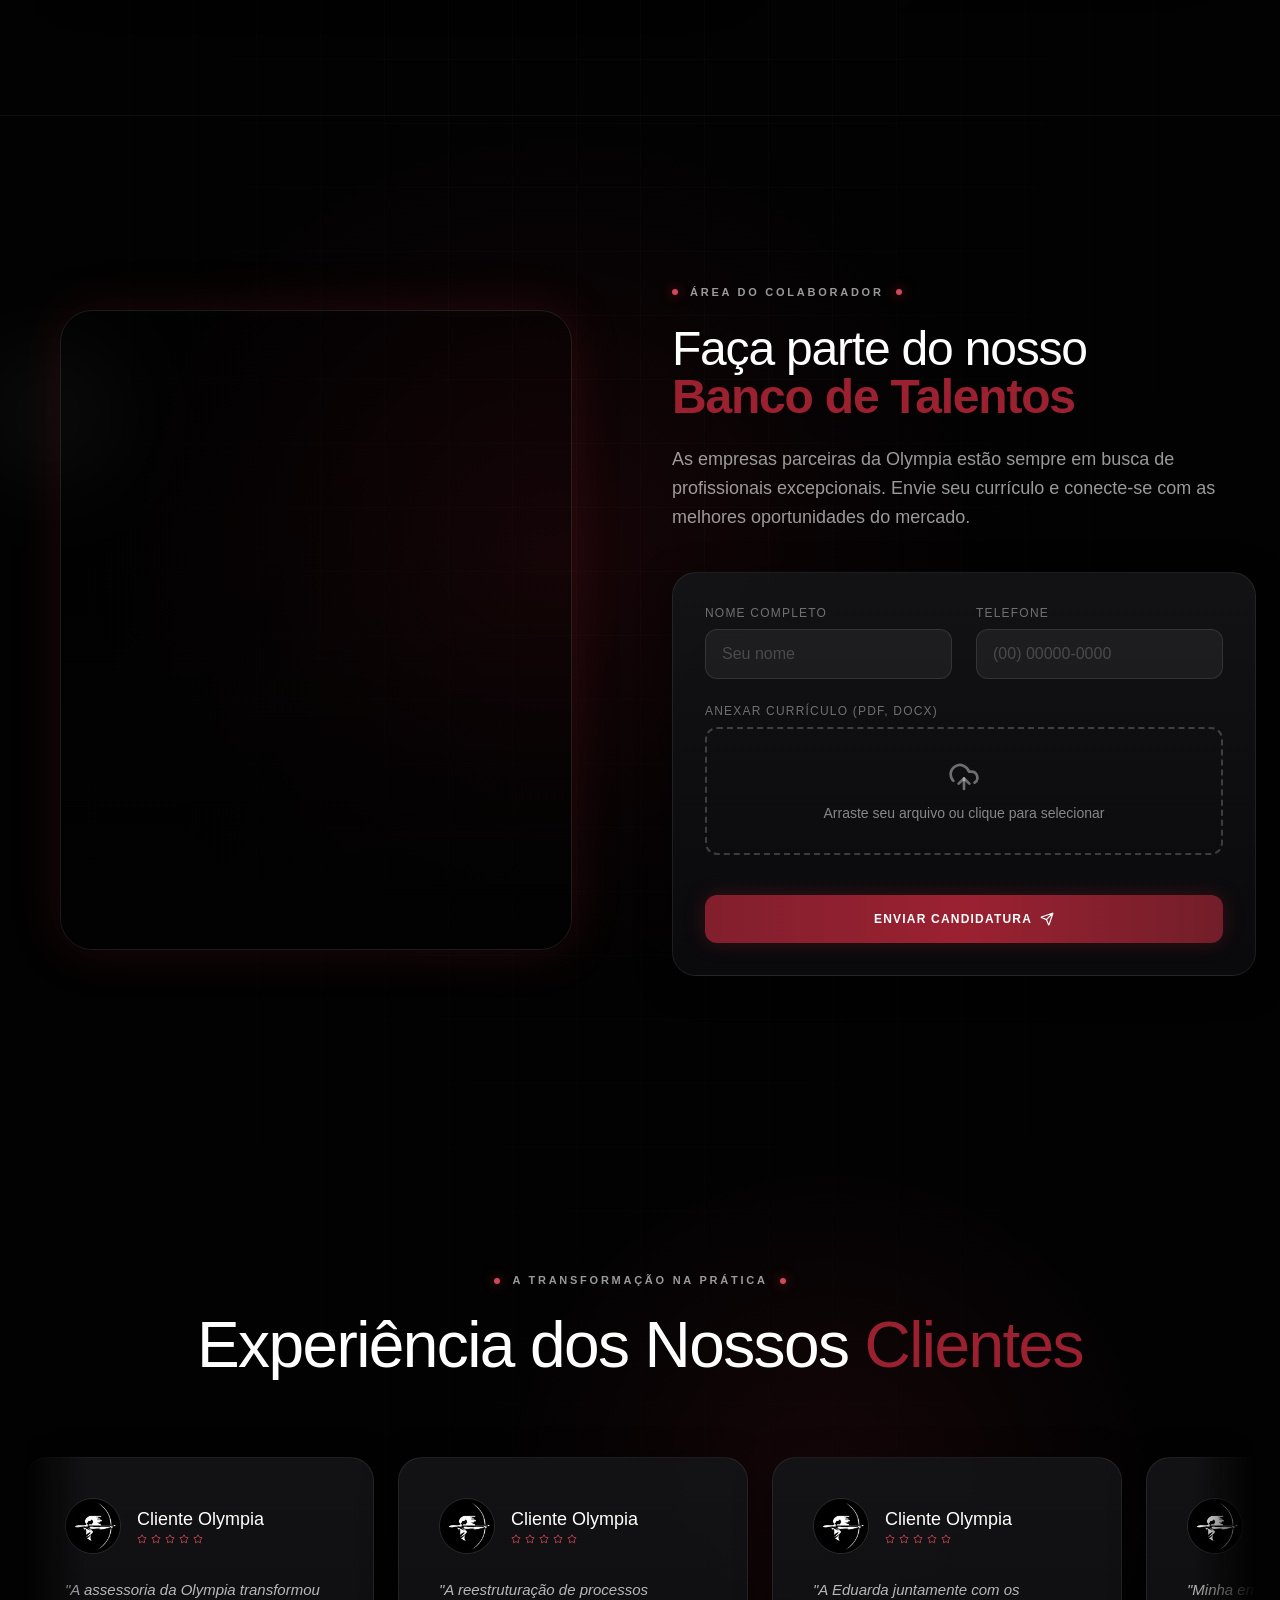
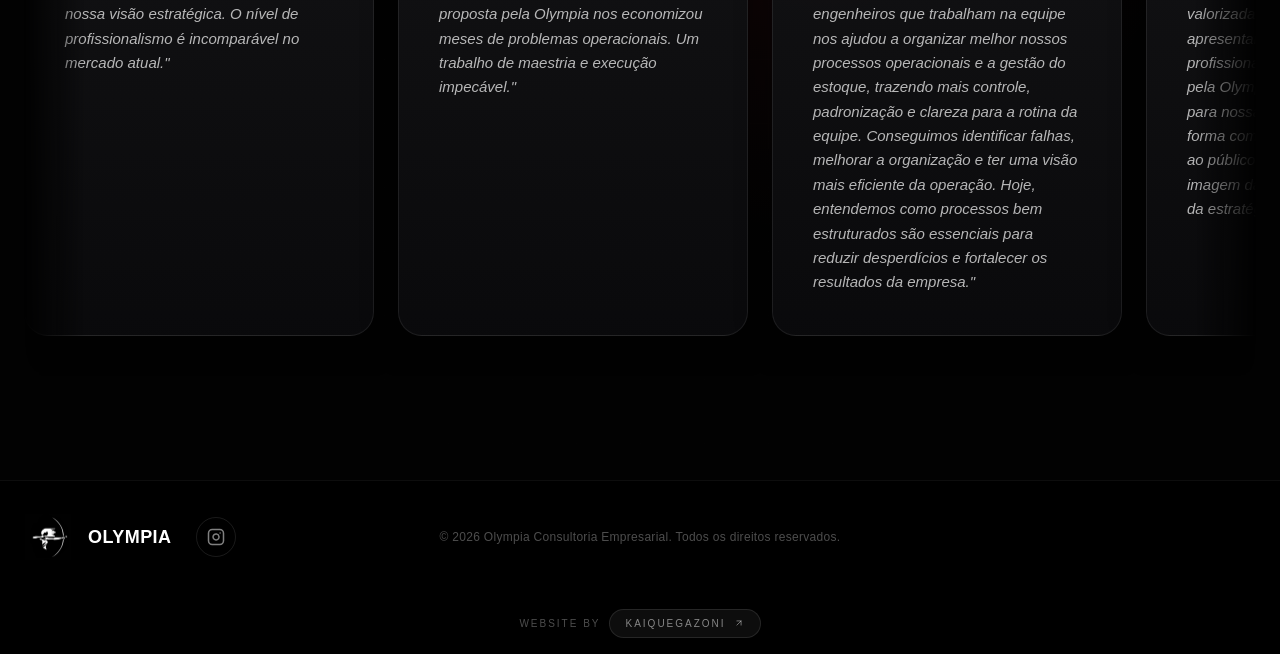
==== commit ed5b3390: "algumas coisas" ====
--- a/assets/index.html
+++ b/assets/index.html
@@ -6,11 +6,9 @@
     <meta name="viewport" content="width=device-width, initial-scale=1.0" />
     <title>Olympia</title>
 
-    <!-- Preloads -->
-    <link rel="preload" as="image" href="images/hero_expanded.webp">
+    <!-- Critical Above-the-Fold Preloads -->
+    <link rel="preload" as="image" href="images/hero_expanded.webp" fetchpriority="high">
     <link rel="preload" as="image" href="images/logos/logo.webp">
-    <link rel="preload" as="image" href="images/imagem_clientes.webp">
-    <link rel="preload" as="image" href="images/imagem_colaborador.webp">
 
     <!-- Fonts -->
     <link rel="preconnect" href="https://fonts.googleapis.com">
@@ -19,79 +17,8 @@
         href="https://fonts.googleapis.com/css2?family=Inter:wght@300;400;500;600;700&family=Outfit:wght@300;400;500;600;700;800;900&display=swap"
         rel="stylesheet">
 
-    <!-- Tailwind CSS -->
-    <script src="https://cdn.tailwindcss.com"></script>
-
-    <!-- Iconify -->
-    <script src="https://code.iconify.design/3/3.1.0/iconify.min.js" defer></script>
-
-    <!-- Tailwind Config -->
-    <script>
-        tailwind.config = {
-            theme: {
-                extend: {
-                    colors: {
-                        primary: {
-                            50: 'var(--color-primary-50)',
-                            100: 'var(--color-primary-100)',
-                            200: 'var(--color-primary-200)',
-                            300: 'var(--color-primary-300)',
-                            400: 'var(--color-primary-400)',
-                            500: 'var(--color-primary-500)',
-                            600: 'var(--color-primary-600)',
-                            700: 'var(--color-primary-700)',
-                            800: 'var(--color-primary-800)',
-                            900: 'var(--color-primary-900)',
-                            950: 'var(--color-primary-950)',
-                        },
-                        secondary: {
-                            950: 'var(--color-secondary-950)',
-                        },
-                        base: {
-                            900: '#111111',
-                            950: '#050505',
-                        }
-                    },
-                    fontFamily: {
-                        sans: ['Inter', 'sans-serif'],
-                        heading: ['Outfit', 'sans-serif'],
-                    },
-                    backgroundImage: {
-                        'gradient-radial': 'radial-gradient(var(--tw-gradient-stops))',
-                    },
-                    animation: {
-                        'blob': 'blob 15s infinite alternate',
-                        'float': 'float 10s infinite alternate ease-in-out',
-                        'pulse-slow': 'pulse 4s cubic-bezier(0.4, 0, 0.6, 1) infinite',
-                        'glow': 'glow 3s ease-in-out infinite alternate',
-                        'spin-slow': 'spin 15s linear infinite',
-                        'scroll-x': 'scroll-x 60s linear infinite',
-                    },
-                    keyframes: {
-                        blob: {
-                            '0%': { transform: 'translate(0px, 0px) scale(1)' },
-                            '33%': { transform: 'translate(30px, -50px) scale(1.1)' },
-                            '66%': { transform: 'translate(-20px, 20px) scale(0.9)' },
-                            '100%': { transform: 'translate(0px, 0px) scale(1)' }
-                        },
-                        float: {
-                            '0%': { transform: 'translateY(0) scale(1)' },
-                            '100%': { transform: 'translateY(-20px) scale(1.05)' }
-                        },
-                        glow: {
-                            '0%': { boxShadow: '0 0 20px var(--color-glow-base)' },
-                            '100%': { boxShadow: '0 0 40px var(--color-glow-strong), 0 0 60px var(--color-glow-base)' }
-                        },
-                        'scroll-x': {
-                            '0%': { transform: 'translate3d(0, 0, 0) rotate(0.001deg)' },
-                            '100%': { transform: 'translate3d(-50%, 0, 0) rotate(0.001deg)' }
-                        }
-                    }
-                }
-            }
-        }
-
-    </script>
+    <!-- Precompiled Tailwind CSS (Zero runtime JIT overhead, zero FOUC) -->
+    <link rel="stylesheet" href="css/tailwind.css">
 
 
     <!-- Custom CSS -->
@@ -155,39 +82,44 @@
             background: var(--color-scrollbar-hover);
         }
 
-        /* Noise Overlay - isolated texture pass */
+        /* Inline SVG icons behave identically to Iconify SVGs */
+        svg.iconify {
+            display: inline-block;
+            vertical-align: -0.125em;
+            flex-shrink: 0;
+        }
+
+        /* Noise Overlay - static 64x64 bitmap tile (zero SVG filter CPU/GPU cost) */
         .noise-overlay {
             position: fixed;
-            top: 0;
-            left: 0;
-            width: 100vw;
-            height: 100vh;
+            inset: 0;
             pointer-events: none;
             z-index: 50;
-            opacity: 0.035;
-            background-image: url("data:image/svg+xml,%3Csvg viewBox='0 0 200 200' xmlns='http://www.w3.org/2000/svg'%3E%3Cfilter id='noiseFilter'%3E%3CfeTurbulence type='fractalNoise' baseFrequency='0.75' numOctaves='3' stitchTiles='stitch'/%3E%3C/filter%3E%3Crect width='100%25' height='100%25' filter='url(%23noiseFilter)'/%3E%3C/svg%3E");
-            transform: translateZ(0);
-            contain: strict;
-        }
-
-        /* Glass Panel */
+            opacity: 0.028;
+            background-image: url("images/noise.png");
+            background-repeat: repeat;
+            background-size: 96px 96px;
+        }
+
+        /* Glass Panel - crisp dark surface without expensive per-card backdrop-filter readback */
         .glass-panel {
-            background: rgba(255, 255, 255, 0.02);
-            backdrop-filter: blur(20px) saturate(180%);
-            -webkit-backdrop-filter: blur(20px) saturate(180%);
+            background: linear-gradient(180deg, rgba(20, 20, 22, 0.92) 0%, rgba(10, 10, 12, 0.96) 100%);
             border: 1px solid rgba(255, 255, 255, 0.08);
             box-shadow: 0 8px 32px 0 rgba(0, 0, 0, 0.5);
             position: relative;
             overflow: hidden;
-            /* Only transition specific props - 'all' caused GPU thrash */
-            transition: background 0.4s cubic-bezier(0.2, 0.8, 0.2, 1),
-                        border-color 0.4s cubic-bezier(0.2, 0.8, 0.2, 1),
-                        box-shadow 0.4s cubic-bezier(0.2, 0.8, 0.2, 1);
-        }
-
-        /* REMOVED global .glass-panel:hover with translateY - caused
-           cascading flicker on nested glass-panels (tags, overlays, forms).
-           Hover lift is now ONLY on .service-card. */
+            transition: border-color 0.35s cubic-bezier(0.2, 0.8, 0.2, 1),
+                        box-shadow 0.35s cubic-bezier(0.2, 0.8, 0.2, 1),
+                        background-color 0.35s cubic-bezier(0.2, 0.8, 0.2, 1);
+        }
+
+        /* Real glass blur reserved exclusively for elements floating directly over photos */
+        .glass-blur-badge {
+            background: rgba(8, 8, 10, 0.62);
+            backdrop-filter: blur(12px) saturate(150%);
+            -webkit-backdrop-filter: blur(12px) saturate(150%);
+            border: 1px solid rgba(255, 255, 255, 0.14);
+        }
 
         /* Border Gradient shared style */
         .border-gradient {
@@ -208,15 +140,31 @@
             background: linear-gradient(135deg, rgba(255, 255, 255, 0.2) 0%, rgba(255, 255, 255, 0) 50%, rgba(155, 33, 49, 0.3) 100%);
         }
 
-        /* Ambient Blob */
+        /* Ambient Orbs - pure GPU radial gradients (zero Gaussian blur filter passes) */
         .ambient-blob {
             position: absolute;
             border-radius: 50%;
-            filter: blur(90px);
-            opacity: 0.4;
+            pointer-events: none;
             z-index: -1;
-            mix-blend-mode: screen;
+        }
+        .ambient-orb-primary {
+            background: radial-gradient(circle, rgba(155, 33, 49, 0.24) 0%, rgba(155, 33, 49, 0.08) 42%, transparent 70%);
+        }
+        .ambient-orb-deep {
+            background: radial-gradient(circle, rgba(88, 16, 26, 0.36) 0%, rgba(64, 12, 20, 0.12) 45%, transparent 72%);
+        }
+        .ambient-orb-light {
+            background: radial-gradient(circle, rgba(255, 255, 255, 0.06) 0%, rgba(255, 255, 255, 0.015) 45%, transparent 70%);
+        }
+
+        /* Pause & cull sticky hero completely once covered by main content */
+        #hero.hero-covered {
+            visibility: hidden;
             pointer-events: none;
+        }
+        #hero.hero-covered *,
+        .carousel-paused {
+            animation-play-state: paused !important;
         }
 
         /* Transparent Lettering */
@@ -243,108 +191,92 @@
             width: 100%;
         }
 
-        /* Animations & Performance Optimizations - Clean 60/120fps GPU rendering */
+        /* Scroll & Hero Entrance Animations - pure compositor opacity + translate3d */
         .reveal {
             opacity: 0;
-            transform: translateY(16px);
-            transition: opacity 0.35s ease-out,
-                        transform 0.35s cubic-bezier(0.16, 1, 0.3, 1);
-            backface-visibility: hidden;
+            transform: translate3d(0, 22px, 0);
+            transition: opacity 0.6s cubic-bezier(0.22, 1, 0.36, 1),
+                        transform 0.6s cubic-bezier(0.22, 1, 0.36, 1);
+            transition-delay: var(--reveal-delay, 0ms);
         }
 
         .reveal.active {
             opacity: 1;
-            transform: translateY(0);
+            transform: translate3d(0, 0, 0);
         }
 
         .reveal-fade {
             opacity: 0;
-            transition: opacity 0.4s ease-in-out;
+            transition: opacity 0.75s cubic-bezier(0.22, 1, 0.36, 1);
+            transition-delay: var(--reveal-delay, 0ms);
         }
 
         .reveal-fade.active {
             opacity: 1;
         }
 
-        /* 3D Premium Title Animation (Apple/Fluxora style) */
         @keyframes premiumTextReveal {
             0% {
                 opacity: 0;
-                transform: translateY(35px) scale(0.96);
-            }
-
+                transform: translate3d(0, 28px, 0) scale(0.97);
+            }
             100% {
                 opacity: 1;
-                transform: translateY(0) scale(1);
+                transform: translate3d(0, 0, 0) scale(1);
             }
         }
 
         .reveal-premium {
             opacity: 0;
-            transform-origin: bottom center;
-            backface-visibility: hidden;
             display: inline-block;
         }
 
         .reveal-premium.active {
-            animation-name: premiumTextReveal;
-            animation-duration: 0.9s;
-            animation-timing-function: cubic-bezier(0.16, 1, 0.3, 1);
-            animation-fill-mode: forwards;
-        }
-
-        /* Text Shimmer & Aura Glow Effects - isolated GPU text clipping to prevent flicker */
+            animation: premiumTextReveal 0.8s cubic-bezier(0.22, 1, 0.36, 1) forwards;
+            animation-delay: var(--reveal-delay, 0ms);
+        }
+
+        @media (prefers-reduced-motion: reduce) {
+            .reveal, .reveal-fade, .reveal-premium {
+                opacity: 1 !important;
+                transform: none !important;
+                transition: none !important;
+                animation: none !important;
+            }
+        }
+
+        /* Text Shimmer & Aura Glow - seamless alternate sweep, zero Chromium clip-text flicker */
         @keyframes shimmerGlow {
-            0% {
-                background-position: 200% center;
-            }
-
-            100% {
-                background-position: -200% center;
+            0%, 15% {
+                background-position: 100% 50%;
+            }
+            85%, 100% {
+                background-position: 0% 50%;
             }
         }
 
         .text-shimmer {
-            animation: shimmerGlow 10s ease-in-out infinite;
             -webkit-background-clip: text;
             background-clip: text;
             -webkit-text-fill-color: transparent;
+            background-repeat: no-repeat;
             display: inline-block;
-            transform: translateZ(0);
-            backface-visibility: hidden;
-            isolation: isolate;
-        }
-
-        @keyframes pulseGlowWhite {
-
-            0%,
-            100% {
-                filter: drop-shadow(0 0 10px rgba(255, 255, 255, 0.0));
-            }
-
-            50% {
-                filter: drop-shadow(0 0 25px rgba(255, 255, 255, 0.25));
-            }
-        }
-
-        @keyframes pulseGlowBordeaux {
-
-            0%,
-            100% {
-                filter: drop-shadow(0 0 15px rgba(155, 33, 49, 0.2));
-            }
-
-            50% {
-                filter: drop-shadow(0 0 45px rgba(255, 77, 109, 0.5));
-            }
+            padding-bottom: 0.1em;
+            margin-bottom: -0.1em;
+            animation: shimmerGlow 7s ease-in-out infinite alternate;
+        }
+
+        section[id] {
+            scroll-margin-top: 1.5rem;
         }
 
         .glow-white {
-            animation: pulseGlowWhite 4s ease-in-out infinite;
-        }
-
-        .glow-bordeaux {
-            animation: pulseGlowBordeaux 4s ease-in-out infinite;
+            filter: drop-shadow(0 0 18px rgba(255, 255, 255, 0.14));
+        }
+
+        .glow-bordeaux,
+        .glow-primary {
+            filter: drop-shadow(0 0 24px rgba(184, 45, 65, 0.34));
         }
 
         /* ambient-blob GPU hint merged into original definition above */
@@ -440,24 +372,31 @@
             font-family: 'Inter', sans-serif;
         }
 
-        /* Preloader failsafe: even if ALL JavaScript fails, the splash hides itself
-           and scroll is unlocked after 4s, so the user is never trapped. */
+        /* Preloader critical styling + pure-CSS 3.5s failsafe (never traps user) */
         html.is-loading,
         html.is-loading body {
             overflow: hidden;
-            animation: olyUnlockScroll 0s linear 4s forwards;
+            animation: olyUnlockScroll 0s linear 3.5s forwards;
         }
         @keyframes olyUnlockScroll {
             to { overflow: visible; }
         }
         #preloader {
-            animation: olyPreloaderFailsafe 0.4s ease 4s forwards;
+            position: fixed;
+            inset: 0;
+            z-index: 99999;
+            background-color: #020202;
+            display: flex;
+            flex-direction: column;
+            align-items: center;
+            justify-content: center;
+            animation: olyPreloaderFailsafe 0.35s ease 3.5s forwards;
         }
         #preloader.is-hidden {
             opacity: 0 !important;
             visibility: hidden;
             pointer-events: none;
-            transition: opacity 0.35s ease, visibility 0s linear 0.35s;
+            transition: opacity 0.35s cubic-bezier(0.22, 1, 0.36, 1), visibility 0s linear 0.35s;
         }
         @keyframes olyPreloaderFailsafe {
             to { opacity: 0; visibility: hidden; pointer-events: none; }
@@ -671,7 +610,7 @@
                 margin-bottom: 0.25rem !important;
             }
 
-            #services .grid .glass-panel p.text-sm {
+            #services .grid .glass-panel p {
                 font-size: 10px !important;
                 margin-bottom: 0.5rem !important;
                 line-height: 1.3 !important;
@@ -927,7 +866,7 @@
                 height: 6rem !important;
                 gap: 0.25rem !important;
             }
-            #colaborador form .h-32 span.iconify {
+            #colaborador form .h-32 .iconify {
                 width: 24px !important;
                 height: 24px !important;
             }
@@ -1045,48 +984,57 @@
                 max-width: 50rem !important;
             }
         }
-        /* Service card - dedicated isolated GPU layer & smooth hover without flicker */
+        /* Service card - hover decoupled from outer .reveal wrapper (zero flicker, zero conflict) */
         .service-card {
-            transform: translateZ(0);
-            backface-visibility: hidden;
-            isolation: isolate;
-            transition: transform 0.35s cubic-bezier(0.2, 0.8, 0.2, 1),
-                        box-shadow 0.35s cubic-bezier(0.2, 0.8, 0.2, 1),
-                        border-color 0.3s ease,
-                        background-color 0.3s ease;
-        }
-
-        .service-card:hover {
-            transform: translateY(-8px) translateZ(0) !important;
-            border-color: rgba(255, 255, 255, 0.25) !important;
-            box-shadow: 0 20px 40px -10px rgba(0, 0, 0, 0.7), 0 0 25px rgba(155, 33, 49, 0.2) !important;
+            transition: transform 0.35s cubic-bezier(0.22, 1, 0.36, 1),
+                        box-shadow 0.35s cubic-bezier(0.22, 1, 0.36, 1),
+                        border-color 0.3s ease;
+        }
+
+        @media (hover: hover) and (pointer: fine) {
+            .service-card:hover {
+                transform: translate3d(0, -6px, 0);
+                border-color: rgba(255, 255, 255, 0.28);
+                box-shadow: 0 20px 40px -12px rgba(0, 0, 0, 0.8), 0 0 26px rgba(155, 33, 49, 0.22);
+            }
+
+            #experiencias .testimonial-card:hover {
+                transform: translate3d(0, -6px, 0);
+                border-color: rgba(255, 255, 255, 0.2);
+                box-shadow: 0 20px 40px -12px rgba(0, 0, 0, 0.8), 0 0 22px rgba(155, 33, 49, 0.16);
+            }
         }
 
         .service-card-tag {
-            background: rgba(0, 0, 0, 0.65);
-            border: 1px solid rgba(255, 255, 255, 0.15);
-            backdrop-filter: blur(8px);
-            -webkit-backdrop-filter: blur(8px);
-        }
-
-        /* Testimonial card hover */
-        #experiencias .glass-panel {
-            transform: translateZ(0);
-            backface-visibility: hidden;
-            transition: transform 0.35s cubic-bezier(0.2, 0.8, 0.2, 1),
+            background: rgba(8, 8, 10, 0.84);
+            border: 1px solid rgba(255, 255, 255, 0.16);
+        }
+
+        #experiencias .testimonial-card {
+            transition: transform 0.35s cubic-bezier(0.22, 1, 0.36, 1),
                         border-color 0.3s ease,
                         box-shadow 0.3s ease;
         }
 
-        #experiencias .glass-panel:hover {
-            transform: translateY(-8px) translateZ(0) !important;
-            border-color: rgba(255, 255, 255, 0.2) !important;
-            box-shadow: 0 20px 40px -10px rgba(0, 0, 0, 0.7), 0 0 20px rgba(155, 33, 49, 0.15) !important;
+        /* Modals: completely removed from compositor tree (visibility:hidden) while closed */
+        .modal-overlay {
+            visibility: hidden;
+            opacity: 0;
+            pointer-events: none;
+            transition: opacity 0.35s cubic-bezier(0.22, 1, 0.36, 1),
+                        visibility 0s linear 0.35s;
+        }
+        .modal-overlay.is-open {
+            visibility: visible;
+            opacity: 1;
+            pointer-events: auto;
+            transition: opacity 0.35s cubic-bezier(0.22, 1, 0.36, 1),
+                        visibility 0s linear 0s;
         }
 
         /* Diagnostico image card hover */
-        #diagnostico .group:hover .glass-panel {
-            border-color: rgba(255, 255, 255, 0.18);
+        #diagnostico .group:hover .glass-blur-badge {
+            border-color: rgba(255, 255, 255, 0.22);
         }
 
     </style>
@@ -1115,16 +1063,52 @@
         </div>
     </div>
 
+    <!-- Inline SVG Sprite (zero runtime icon requests) -->
+    <svg id="oly-svg-sprite" xmlns="http://www.w3.org/2000/svg" aria-hidden="true" focusable="false" style="position:absolute;width:0;height:0;overflow:hidden">
+        <symbol id="icon-lucide-menu" viewBox="0 0 24 24"><path fill="none" stroke="currentColor" stroke-linecap="round" stroke-linejoin="round" stroke-width="2" d="M4 5h16M4 12h16M4 19h16"/></symbol>
+        <symbol id="icon-lucide-arrow-right" viewBox="0 0 24 24"><path fill="none" stroke="currentColor" stroke-linecap="round" stroke-linejoin="round" stroke-width="2" d="M5 12h14m-7-7l7 7l-7 7"/></symbol>
+        <symbol id="icon-lucide-chevron-down" viewBox="0 0 24 24"><path fill="none" stroke="currentColor" stroke-linecap="round" stroke-linejoin="round" stroke-width="2" d="m6 9l6 6l6-6"/></symbol>
+        <symbol id="icon-lucide-settings-2" viewBox="0 0 24 24"><g fill="none" stroke="currentColor" stroke-linecap="round" stroke-linejoin="round" stroke-width="2"><path d="M14 17H5M19 7h-9"/><circle cx="17" cy="17" r="3"/><circle cx="7" cy="7" r="3"/></g></symbol>
+        <symbol id="icon-lucide-briefcase" viewBox="0 0 24 24"><g fill="none" stroke="currentColor" stroke-linecap="round" stroke-linejoin="round" stroke-width="2"><path d="M16 20V4a2 2 0 0 0-2-2h-4a2 2 0 0 0-2 2v16"/><rect width="20" height="14" x="2" y="6" rx="2"/></g></symbol>
+        <symbol id="icon-lucide-target" viewBox="0 0 24 24"><g fill="none" stroke="currentColor" stroke-linecap="round" stroke-linejoin="round" stroke-width="2"><circle cx="12" cy="12" r="10"/><circle cx="12" cy="12" r="6"/><circle cx="12" cy="12" r="2"/></g></symbol>
+        <symbol id="icon-lucide-shield-check" viewBox="0 0 24 24"><g fill="none" stroke="currentColor" stroke-linecap="round" stroke-linejoin="round" stroke-width="2"><path d="M20 13c0 5-3.5 7.5-7.66 8.95a1 1 0 0 1-.67-.01C7.5 20.5 4 18 4 13V6a1 1 0 0 1 1-1c2 0 4.5-1.2 6.24-2.72a1.17 1.17 0 0 1 1.52 0C14.51 3.81 17 5 19 5a1 1 0 0 1 1 1z"/><path d="m9 12l2 2l4-4"/></g></symbol>
+        <symbol id="icon-lucide-hard-hat" viewBox="0 0 24 24"><g fill="none" stroke="currentColor" stroke-linecap="round" stroke-linejoin="round" stroke-width="2"><path d="M10 10V5a1 1 0 0 1 1-1h2a1 1 0 0 1 1 1v5m0-4a6 6 0 0 1 6 6v3M4 15v-3a6 6 0 0 1 6-6"/><rect width="20" height="4" x="2" y="15" rx="1"/></g></symbol>
+        <symbol id="icon-lucide-users-2" viewBox="0 0 24 24"><g fill="none" stroke="currentColor" stroke-linecap="round" stroke-linejoin="round" stroke-width="2"><path d="M18 21a8 8 0 0 0-16 0"/><circle cx="10" cy="8" r="5"/><path d="M22 20c0-3.37-2-6.5-4-8a5 5 0 0 0-.45-8.3"/></g></symbol>
+        <symbol id="icon-lucide-scale" viewBox="0 0 24 24"><g fill="none" stroke="currentColor" stroke-linecap="round" stroke-linejoin="round" stroke-width="2"><path d="M12 3v18m7-13l3 8a5 5 0 0 1-6 0zV7"/><path d="M3 7h1a17 17 0 0 0 8-2a17 17 0 0 0 8 2h1M5 8l3 8a5 5 0 0 1-6 0zV7m2 14h10"/></g></symbol>
+        <symbol id="icon-lucide-smartphone" viewBox="0 0 24 24"><g fill="none" stroke="currentColor" stroke-linecap="round" stroke-linejoin="round" stroke-width="2"><rect width="14" height="20" x="5" y="2" rx="2" ry="2"/><path d="M12 18h.01"/></g></symbol>
+        <symbol id="icon-lucide-camera" viewBox="0 0 24 24"><g fill="none" stroke="currentColor" stroke-linecap="round" stroke-linejoin="round" stroke-width="2"><path d="M13.997 4a2 2 0 0 1 1.76 1.05l.486.9A2 2 0 0 0 18.003 7H20a2 2 0 0 1 2 2v9a2 2 0 0 1-2 2H4a2 2 0 0 1-2-2V9a2 2 0 0 1 2-2h1.997a2 2 0 0 0 1.759-1.048l.489-.904A2 2 0 0 1 10.004 4z"/><circle cx="12" cy="13" r="3"/></g></symbol>
+        <symbol id="icon-lucide-plane" viewBox="0 0 24 24"><path fill="none" stroke="currentColor" stroke-linecap="round" stroke-linejoin="round" stroke-width="2" d="M17.8 19.2L16 11l3.5-3.5C21 6 21.5 4 21 3c-1-.5-3 0-4.5 1.5L13 8L4.8 6.2c-.5-.1-.9.1-1.1.5l-.3.5c-.2.5-.1 1 .3 1.3L9 12l-2 3H4l-1 1l3 2l2 3l1-1v-3l3-2l3.5 5.3c.3.4.8.5 1.3.3l.5-.2c.4-.3.6-.7.5-1.2"/></symbol>
+        <symbol id="icon-lucide-apple" viewBox="0 0 24 24"><g fill="none" stroke="currentColor" stroke-linecap="round" stroke-linejoin="round" stroke-width="2"><path d="M12 6.528V3a1 1 0 0 1 1-1"/><path d="M18.237 21A15 15 0 0 0 22 11a6 6 0 0 0-10-4.472A6 6 0 0 0 2 11a15.1 15.1 0 0 0 3.763 10a3 3 0 0 0 3.648.648a5.5 5.5 0 0 1 5.178 0A3 3 0 0 0 18.237 21"/></g></symbol>
+        <symbol id="icon-lucide-microscope" viewBox="0 0 24 24"><path fill="none" stroke="currentColor" stroke-linecap="round" stroke-linejoin="round" stroke-width="2" d="M6 18h8M3 22h18m-7 0a7 7 0 1 0 0-14h-1m-4 6h2m-2-2a2 2 0 0 1-2-2V6h6v4a2 2 0 0 1-2 2Zm3-6V3a1 1 0 0 0-1-1H9a1 1 0 0 0-1 1v3"/></symbol>
+        <symbol id="icon-lucide-check-square" viewBox="0 0 24 24"><g fill="none" stroke="currentColor" stroke-linecap="round" stroke-linejoin="round" stroke-width="2"><path d="M21 10.656V19a2 2 0 0 1-2 2H5a2 2 0 0 1-2-2V5a2 2 0 0 1 2-2h12.344"/><path d="m9 11l3 3L22 4"/></g></symbol>
+        <symbol id="icon-lucide-globe" viewBox="0 0 24 24"><g fill="none" stroke="currentColor" stroke-linecap="round" stroke-linejoin="round" stroke-width="2"><circle cx="12" cy="12" r="10"/><path d="M12 2a14.5 14.5 0 0 0 0 20a14.5 14.5 0 0 0 0-20M2 12h20"/></g></symbol>
+        <symbol id="icon-lucide-laptop" viewBox="0 0 24 24"><path fill="none" stroke="currentColor" stroke-linecap="round" stroke-linejoin="round" stroke-width="2" d="M18 5a2 2 0 0 1 2 2v8.526a2 2 0 0 0 .212.897l1.068 2.127a1 1 0 0 1-.9 1.45H3.62a1 1 0 0 1-.9-1.45l1.068-2.127A2 2 0 0 0 4 15.526V7a2 2 0 0 1 2-2zm2.054 10.987H3.946"/></symbol>
+        <symbol id="icon-lucide-user" viewBox="0 0 24 24"><g fill="none" stroke="currentColor" stroke-linecap="round" stroke-linejoin="round" stroke-width="2"><path d="M19 21v-2a4 4 0 0 0-4-4H9a4 4 0 0 0-4 4v2"/><circle cx="12" cy="7" r="4"/></g></symbol>
+        <symbol id="icon-lucide-phone" viewBox="0 0 24 24"><path fill="none" stroke="currentColor" stroke-linecap="round" stroke-linejoin="round" stroke-width="2" d="M13.832 16.568a1 1 0 0 0 1.213-.303l.355-.465A2 2 0 0 1 17 15h3a2 2 0 0 1 2 2v3a2 2 0 0 1-2 2A18 18 0 0 1 2 4a2 2 0 0 1 2-2h3a2 2 0 0 1 2 2v3a2 2 0 0 1-.8 1.6l-.468.351a1 1 0 0 0-.292 1.233a14 14 0 0 0 6.392 6.384"/></symbol>
+        <symbol id="icon-lucide-arrow-left" viewBox="0 0 24 24"><path fill="none" stroke="currentColor" stroke-linecap="round" stroke-linejoin="round" stroke-width="2" d="m12 19l-7-7l7-7m7 7H5"/></symbol>
+        <symbol id="icon-lucide-send" viewBox="0 0 24 24"><path fill="none" stroke="currentColor" stroke-linecap="round" stroke-linejoin="round" stroke-width="2" d="M14.536 21.686a.5.5 0 0 0 .937-.024l6.5-19a.496.496 0 0 0-.635-.635l-19 6.5a.5.5 0 0 0-.024.937l7.93 3.18a2 2 0 0 1 1.112 1.11zm7.318-19.539l-10.94 10.939"/></symbol>
+        <symbol id="icon-lucide-trending-up" viewBox="0 0 24 24"><g fill="none" stroke="currentColor" stroke-linecap="round" stroke-linejoin="round" stroke-width="2"><path d="M16 7h6v6"/><path d="m22 7l-8.5 8.5l-5-5L2 17"/></g></symbol>
+        <symbol id="icon-lucide-upload-cloud" viewBox="0 0 24 24"><g fill="none" stroke="currentColor" stroke-linecap="round" stroke-linejoin="round" stroke-width="2"><path d="M12 13v8m-8-6.101A7 7 0 1 1 15.71 8h1.79a4.5 4.5 0 0 1 2.5 8.242"/><path d="m8 17l4-4l4 4"/></g></symbol>
+        <symbol id="icon-lucide-star" viewBox="0 0 24 24"><path fill="none" stroke="currentColor" stroke-linecap="round" stroke-linejoin="round" stroke-width="2" d="M11.525 2.295a.53.53 0 0 1 .95 0l2.31 4.679a2.12 2.12 0 0 0 1.595 1.16l5.166.756a.53.53 0 0 1 .294.904l-3.736 3.638a2.12 2.12 0 0 0-.611 1.878l.882 5.14a.53.53 0 0 1-.771.56l-4.618-2.428a2.12 2.12 0 0 0-1.973 0L6.396 21.01a.53.53 0 0 1-.77-.56l.881-5.139a2.12 2.12 0 0 0-.611-1.879L2.16 9.795a.53.53 0 0 1 .294-.906l5.165-.755a2.12 2.12 0 0 0 1.597-1.16z"/></symbol>
+        <symbol id="icon-lucide-instagram" viewBox="0 0 24 24"><g fill="none" stroke="currentColor" stroke-linecap="round" stroke-linejoin="round" stroke-width="2"><rect width="20" height="20" x="2" y="2" rx="5" ry="5"/><path d="M16 11.37A4 4 0 1 1 12.63 8A4 4 0 0 1 16 11.37m1.5-4.87h.01"/></g></symbol>
+        <symbol id="icon-lucide-arrow-up-right" viewBox="0 0 24 24"><path fill="none" stroke="currentColor" stroke-linecap="round" stroke-linejoin="round" stroke-width="2" d="M7 7h10v10M7 17L17 7"/></symbol>
+        <symbol id="icon-lucide-x" viewBox="0 0 24 24"><path fill="none" stroke="currentColor" stroke-linecap="round" stroke-linejoin="round" stroke-width="2" d="M18 6L6 18M6 6l12 12"/></symbol>
+        <symbol id="icon-lucide-zap" viewBox="0 0 24 24"><path fill="none" stroke="currentColor" stroke-linecap="round" stroke-linejoin="round" stroke-width="2" d="M15.914 4a1.5 1.5 0 0 0-2.474-1.561l-9 9A1.5 1.5 0 0 0 5.5 14h4.002a.5.5 0 0 1 .471.666L8.086 20a1.5 1.5 0 0 0 2.475 1.56l9-9A1.5 1.5 0 0 0 18.5 10h-3.997a.5.5 0 0 1-.472-.667z"/></symbol>
+        <symbol id="icon-lucide-loader-2" viewBox="0 0 24 24"><path fill="none" stroke="currentColor" stroke-linecap="round" stroke-linejoin="round" stroke-width="2" d="M21 12a9 9 0 1 1-6.219-8.56"/></symbol>
+        <symbol id="icon-lucide-check" viewBox="0 0 24 24"><path fill="none" stroke="currentColor" stroke-linecap="round" stroke-linejoin="round" stroke-width="2" d="M20 6L9 17l-5-5"/></symbol>
+    </svg>
+
     <div class="noise-overlay"></div>
     <script>
-        // --- STANDALONE PRELOADER BOOTSTRAP ---
-        // Runs immediately, independent from the main script. Uses only setTimeout
-        // (never requestAnimationFrame, which pauses in background tabs/previews).
+        // --- STANDALONE PRELOADER & ENTRANCE CHOREOGRAPHY ---
+        // Waits briefly for DOM + Hero image + Webfonts (capped so user is NEVER stuck),
+        // then lifts the curtain and fires Hero entrance animations in exact sync.
         (function () {
             var pre = document.getElementById('preloader');
             var bar = document.getElementById('preloader-progress');
             var pct = document.getElementById('preloader-percent');
-            var shown = 0, target = 0, done = false, ticker;
+            var shown = 0, target = 15, done = false;
+            var callbacks = [];
 
             function paint(v) {
                 shown = v;
@@ -1132,14 +1116,17 @@
                 if (pct) pct.textContent = Math.round(v) + '%';
             }
 
-            // Smooth progress: eases towards target, and slowly creeps forward on its own
-            ticker = setInterval(function () {
-                if (!done && target < 90) target += 1.5;
-                var next = shown + Math.max((target - shown) * 0.25, 0.5);
+            var ticker = setInterval(function () {
+                if (!done && target < 90) target += 2;
+                var next = shown + Math.max((target - shown) * 0.28, 0.8);
                 paint(Math.min(next, target));
-            }, 50);
+            }, 45);
 
             window.__olySetProgress = function (v) { if (v > target) target = Math.min(v, 100); };
+            window.__olyOnReady = function (fn) {
+                if (done) fn();
+                else callbacks.push(fn);
+            };
 
             window.__olyHidePreloader = function () {
                 if (done) return;
@@ -1150,26 +1137,43 @@
                 setTimeout(function () {
                     if (pre) pre.classList.add('is-hidden');
                     document.documentElement.classList.remove('is-loading');
-                    setTimeout(function () { if (pre) pre.style.display = 'none'; }, 400);
-                }, 120);
+                    for (var i = 0; i < callbacks.length; i++) {
+                        try { callbacks[i](); } catch (e) {}
+                    }
+                    callbacks = [];
+                    setTimeout(function () { if (pre) pre.style.display = 'none'; }, 380);
+                }, 80);
             };
 
-            // Hide as soon as the page is usable (DOM parsed + hero image ready), with hard cap
-            var minTime = new Promise(function (r) { setTimeout(r, 350); });
+            var minTime = new Promise(function (r) { setTimeout(r, 280); });
             var domReady = new Promise(function (r) {
                 if (document.readyState !== 'loading') r();
                 else document.addEventListener('DOMContentLoaded', r, { once: true });
             });
-            var hero = new Promise(function (r) {
+            var heroReady = new Promise(function (r) {
                 var img = new Image();
-                img.onload = img.onerror = function () { window.__olySetProgress(70); r(); };
+                var finish = function () { window.__olySetProgress(75); r(); };
+                img.onload = function () {
+                    if (img.decode) img.decode().then(finish, finish);
+                    else finish();
+                };
+                img.onerror = finish;
                 img.src = 'images/hero_expanded.webp';
-                if (img.complete) r();
+                if (img.complete && img.naturalWidth > 0) finish();
             });
+            var fontsReady = new Promise(function (r) {
+                var cap = setTimeout(r, 900);
+                if (document.fonts && document.fonts.ready) {
+                    document.fonts.ready.then(function () { clearTimeout(cap); window.__olySetProgress(90); r(); }, r);
+                } else {
+                    clearTimeout(cap);
+                    r();
+                }
+            });
+
             domReady.then(function () { window.__olySetProgress(50); });
-            Promise.all([minTime, domReady, hero]).then(window.__olyHidePreloader);
-            window.addEventListener('load', window.__olyHidePreloader, { once: true });
-            setTimeout(window.__olyHidePreloader, 2500); // hard cap: never block more than 2.5s
+            Promise.all([minTime, domReady, heroReady, fontsReady]).then(window.__olyHidePreloader);
+            setTimeout(window.__olyHidePreloader, 1800); // hard cap: never hold user past 1.8s
         })();
     </script>
 
@@ -1202,18 +1206,18 @@
                 <div class="hidden lg:flex items-center gap-3 border-l border-white/10 pl-4 ml-2">
                     <button id="lang-pt"
                         class="w-5 h-[15px] rounded-[3px] overflow-hidden border border-white/30 opacity-100 transition-opacity hover:opacity-100 shadow-[0_0_10px_rgba(255,255,255,0.2)] flex items-center justify-center">
-                        <span class="iconify w-full h-full object-cover" data-icon="flag:br-4x3"></span>
+                        <svg xmlns="http://www.w3.org/2000/svg" viewBox="0 0 640 480" class="iconify w-full h-full object-cover" aria-hidden="true" focusable="false"><g stroke-width="1pt"><path fill="#229e45" fill-rule="evenodd" d="M0 0h640v480H0z"/><path fill="#f8e509" fill-rule="evenodd" d="m321.4 436l301.5-195.7L319.6 44L17.1 240.7z"/><path fill="#2b49a3" fill-rule="evenodd" d="M452.8 240c0 70.3-57.1 127.3-127.6 127.3A127.4 127.4 0 1 1 452.8 240"/><path fill="#ffffef" fill-rule="evenodd" d="m283.3 316.3l-4-2.3l-4 2l.9-4.5l-3.2-3.4l4.5-.5l2.2-4l1.9 4.2l4.4.8l-3.3 3m86 26.3l-3.9-2.3l-4 2l.8-4.5l-3.1-3.3l4.5-.5l2.1-4.1l2 4.2l4.4.8l-3.4 3.1m-36.2-30l-3.4-2l-3.5 1.8l.8-3.9l-2.8-2.9l4-.4l1.8-3.6l1.6 3.7l3.9.7l-3 2.7m87-8.5l-3.4-2l-3.5 1.8l.8-3.9l-2.7-2.8l3.9-.4l1.8-3.5l1.6 3.6l3.8.7l-2.9 2.6m-87.3-22l-4-2.2l-4 2l.8-4.6l-3.1-3.3l4.5-.5l2.1-4.1l2 4.2l4.4.8l-3.4 3.2m-104.6-35l-4-2.2l-4 2l1-4.6l-3.3-3.3l4.6-.5l2-4.1l2 4.2l4.4.8l-3.3 3.1m13.3 57.2l-4-2.3l-4 2l.9-4.5l-3.2-3.3l4.5-.6l2.1-4l2 4.2l4.4.8l-3.3 3.1m132-67.3l-3.6-2l-3.6 1.8l.8-4l-2.8-3l4-.5l1.9-3.6l1.7 3.8l4 .7l-3 2.7m-6.7 38.3l-2.7-1.6l-2.9 1.4l.6-3.2l-2.2-2.3l3.2-.4l1.5-2.8l1.3 3l3 .5l-2.2 2.2m-142.2 50.4l-2.7-1.5l-2.7 1.3l.6-3l-2.1-2.2l3-.4l1.4-2.7l1.3 2.8l3 .6l-2.3 2M419 299.8l-2.2-1.1l-2.2 1l.5-2.3l-1.7-1.6l2.4-.3l1.2-2l1 2l2.5.5l-1.9 1.5"/><path fill="#ffffef" fill-rule="evenodd" d="m219.3 287.6l-2.7-1.5l-2.7 1.3l.6-3l-2.1-2.2l3-.4l1.4-2.7l1.3 2.8l3 .6l-2.3 2"/><path fill="#ffffef" fill-rule="evenodd" d="m219.3 287.6l-2.7-1.5l-2.7 1.3l.6-3l-2.1-2.2l3-.4l1.4-2.7l1.3 2.8l3 .6l-2.3 2m42.3 3l-2.6-1.4l-2.7 1.3l.6-3l-2.1-2.2l3-.4l1.4-2.7l1.3 2.8l3 .5l-2.3 2.1m-4.8 17l-2.6-1.5l-2.7 1.4l.6-3l-2.1-2.3l3-.4l1.4-2.7l1.3 2.8l3 .6l-2.3 2m87.4-22.2l-2.6-1.6l-2.8 1.4l.6-3l-2-2.3l3-.3l1.4-2.7l1.2 2.8l3 .5l-2.2 2.1m-25.1 3l-2.7-1.5l-2.7 1.4l.6-3l-2-2.3l3-.3l1.4-2.8l1.2 2.9l3 .5l-2.2 2.1m-68.8-5.8l-1.7-1l-1.7.8l.4-1.9l-1.3-1.4l1.9-.2l.8-1.7l.8 1.8l1.9.3l-1.4 1.3m167.8 45.4l-2.6-1.5l-2.7 1.4l.6-3l-2.1-2.3l3-.4l1.4-2.7l1.3 2.8l3 .6l-2.3 2m-20.8 6l-2.2-1.4l-2.3 1.2l.5-2.6l-1.7-1.8l2.5-.3l1.2-2.3l1 2.4l2.5.4l-1.9 1.8m10.4 2.3l-2-1.2l-2.1 1l.4-2.3l-1.6-1.7l2.3-.3l1.1-2l1 2l2.3.5l-1.7 1.6m29.1-22.8l-2-1l-2 1l.5-2.3l-1.6-1.7l2.3-.3l1-2l1 2.1l2.1.4l-1.6 1.6m-38.8 41.8l-2.5-1.4l-2.7 1.2l.6-2.8l-2-2l3-.3l1.3-2.5l1.2 2.6l3 .5l-2.3 1.9m.6 14.2l-2.4-1.4l-2.4 1.3l.6-2.8l-1.9-2l2.7-.4l1.2-2.5l1.1 2.6l2.7.5l-2 2m-19-23.1l-1.9-1.2l-2 1l.4-2.2l-1.5-1.7l2.2-.2l1-2l1 2l2.2.4l-1.6 1.6m-17.8 2.3l-2-1.2l-2 1l.5-2.2l-1.6-1.7l2.3-.2l1-2l1 2l2.1.4l-1.6 1.6m-30.4-24.6l-2-1.1l-2 1l.5-2.3l-1.6-1.6l2.2-.3l1-2l1 2l2.2.5l-1.6 1.5m3.7 57l-1.6-.9l-1.8.9l.4-2l-1.3-1.4l1.9-.2l.9-1.7l.8 1.8l1.9.3l-1.4 1.3m-46.2-86.6l-4-2.3l-4 2l.9-4.5l-3.2-3.3l4.5-.6l2.2-4l1.9 4.2l4.4.8l-3.3 3.1"/><path fill="#fff" fill-rule="evenodd" d="M444.4 285.8a125 125 0 0 0 5.8-19.8c-67.8-59.5-143.3-90-238.7-83.7a125 125 0 0 0-8.5 20.9c113-10.8 196 39.2 241.4 82.6"/><path fill="#309e3a" d="m414 252.4l2.3 1.3a3 3 0 0 0-.3 2.2a3 3 0 0 0 1.4 1.7q1 .8 2 .7q.9 0 1.3-.7l.2-.9l-.5-1l-1.5-1.8a8 8 0 0 1-1.8-3a4 4 0 0 1 2-4.4a4 4 0 0 1 2.3-.2a7 7 0 0 1 2.6 1.2q2.1 1.5 2.6 3.2a4 4 0 0 1-.6 3.3l-2.4-1.5q.5-1 .2-1.7q-.2-.8-1.2-1.4a3 3 0 0 0-1.8-.7a1 1 0 0 0-.9.5q-.3.4-.1 1q.2.8 1.6 2.2t2 2.5a4 4 0 0 1-.3 4.2a4 4 0 0 1-1.9 1.5a4 4 0 0 1-2.4.3q-1.3-.3-2.8-1.3q-2.2-1.5-2.7-3.3a5 5 0 0 1 .6-4zm-11.6-7.6l2.5 1.3a3 3 0 0 0-.2 2.2a3 3 0 0 0 1.4 1.6q1.1.8 2 .6q.9 0 1.3-.8l.2-.8q0-.5-.5-1l-1.6-1.8q-1.7-1.6-2-2.8a4 4 0 0 1 .4-3.1a4 4 0 0 1 1.6-1.4a4 4 0 0 1 2.2-.3a7 7 0 0 1 2.6 1q2.3 1.5 2.7 3.1a4 4 0 0 1-.4 3.4l-2.5-1.4q.5-1 .2-1.7q-.4-1-1.3-1.4a3 3 0 0 0-1.9-.6a1 1 0 0 0-.8.5q-.3.4-.1 1q.3.8 1.7 2.2q1.5 1.5 2 2.4a4 4 0 0 1 0 4.2a4 4 0 0 1-1.8 1.6a4 4 0 0 1-2.4.3a8 8 0 0 1-2.9-1.1a6 6 0 0 1-2.8-3.2a5 5 0 0 1 .4-4m-14.2-3.8l7.3-12l8.8 5.5l-1.2 2l-6.4-4l-1.6 2.7l6 3.7l-1.3 2l-6-3.7l-2 3.3l6.7 4l-1.2 2zm-20.7-17l1.1-2l5.4 2.7l-2.5 5q-1.2.3-3 .2a9 9 0 0 1-3.3-1a8 8 0 0 1-3-2.6a6 6 0 0 1-1-3.5a9 9 0 0 1 1-3.7a8 8 0 0 1 2.6-3a6 6 0 0 1 3.6-1.1q1.4 0 3.2 1q2.4 1.1 3.1 2.8a5 5 0 0 1 .3 3.5l-2.7-.8a3 3 0 0 0-.2-2q-.4-.9-1.6-1.4a4 4 0 0 0-3.1-.3q-1.5.5-2.6 2.6t-.7 3.8a4 4 0 0 0 2 2.4q.8.5 1.7.5h1.8l.8-1.6zm-90.2-22.3l2-14l4.2.7l1.1 9.8l3.9-9l4.2.6l-2 13.8l-2.7-.4l1.7-10.9l-4.4 10.5l-2.7-.4l-1.1-11.3l-1.6 11zm-14.1-1.7l1.3-14l10.3 1l-.2 2.4l-7.5-.7l-.3 3l7 .7l-.3 2.4l-7-.7l-.3 3.8l7.8.7l-.2 2.4z"/><g stroke-opacity=".5"><path fill="#309e3a" d="M216.5 191.3q0-2.2.7-3.6a7 7 0 0 1 1.4-1.9a5 5 0 0 1 1.8-1.2q1.5-.5 3-.5q3.1.1 5 2a7 7 0 0 1 1.6 5.5q0 3.3-2 5.3a7 7 0 0 1-5 1.7a7 7 0 0 1-4.8-2a7 7 0 0 1-1.7-5.3"/><path fill="#f7ffff" d="M219.4 191.3q0 2.3 1 3.6t2.8 1.3a4 4 0 0 0 2.8-1.1q1-1.2 1.1-3.7q.1-2.4-1-3.6a4 4 0 0 0-2.7-1.3a4 4 0 0 0-2.8 1.2q-1.1 1.2-1.2 3.6"/></g><g stroke-opacity=".5"><path fill="#309e3a" d="m233 198.5l.2-14h6q2.2 0 3.2.5q1 .3 1.6 1.3c.6 1 .6 1.4.6 2.3a4 4 0 0 1-1 2.6a5 5 0 0 1-2.7 1.2l1.5 1.2q.6.6 1.5 2.3l1.7 2.8h-3.4l-2-3.2l-1.4-2l-.9-.6l-1.4-.2h-.6v5.8z"/><path fill="#fff" d="M236 190.5h2q2.1 0 2.6-.2q.5-.1.8-.5q.4-.6.3-1q0-.9-.4-1.2q-.3-.4-1-.6h-2l-2.3-.1z"/></g><g stroke-opacity=".5"><path fill="#309e3a" d="m249 185.2l5.2.3q1.7 0 2.6.3a5 5 0 0 1 2 1.4a6 6 0 0 1 1.2 2.4q.4 1.4.3 3.3a9 9 0 0 1-.5 3q-.6 1.5-1.7 2.4a5 5 0 0 1-2 1q-1 .3-2.5.2l-5.3-.3z"/><path fill="#fff" d="m251.7 187.7l-.5 9.3h3.8q.8 0 1.2-.5q.5-.4.8-1.3t.4-2.6l-.1-2.5a3 3 0 0 0-.8-1.4l-1.2-.7l-2.3-.3z"/></g><g stroke-opacity=".5"><path fill="#309e3a" d="m317.6 210.2l3.3-13.6l4.4 1l3.2 1q1.1.6 1.6 1.9t.2 2.8q-.3 1.2-1 2a4 4 0 0 1-3 1.4q-1 0-3-.5l-1.7-.5l-1.2 5.2z"/><path fill="#fff" d="m323 199.6l-.8 3.8l1.5.4q1.6.4 2.2.3a2 2 0 0 0 1.6-1.5q0-.7-.2-1.3a2 2 0 0 0-1-.9l-1.9-.5l-1.3-.3z"/></g><g stroke-opacity=".5"><path fill="#309e3a" d="m330.6 214.1l4.7-13.2l5.5 2q2.2.8 3 1.4q.8.7 1 1.8c.2 1.1.2 1.5 0 2.3q-.6 1.5-1.8 2.2q-1.2.6-3 .3q.6.7 1 1.6l.8 2.7l.6 3.1l-3.1-1.1l-1-3.6l-.7-2.4l-.6-.8q-.3-.4-1.3-.7l-.5-.2l-2 5.6z"/><path fill="#fff" d="m336 207.4l1.9.7q2 .7 2.5.7t.9-.3q.5-.3.6-.9q.3-.6 0-1.2l-.8-.9l-2-.7l-2-.7l-1.2 3.3z"/></g><g stroke-opacity=".5"><path fill="#309e3a" d="M347 213.6a9 9 0 0 1 1.7-3.2l1.8-1.5l2-.7q1.5-.1 3.1.4a7 7 0 0 1 4.2 3.3q1.2 2.4.2 5.7a7 7 0 0 1-3.4 4.5q-2.3 1.3-5.2.4a7 7 0 0 1-4.2-3.3a7 7 0 0 1-.2-5.6"/><path fill="#fff" d="M349.8 214.4q-.7 2.3 0 3.8c.7 1.5 1.2 1.6 2.3 2q1.5.5 3-.4q1.4-.8 2.1-3.2q.8-2.2 0-3.7a4 4 0 0 0-2.2-2a4 4 0 0 0-3 .3q-1.5.8-2.2 3.2"/></g><g stroke-opacity=".5"><path fill="#309e3a" d="m374.3 233.1l6.4-12.4l5.3 2.7a10 10 0 0 1 2.7 1.9q.8.7.8 1.9c0 1.2 0 1.5-.4 2.2a4 4 0 0 1-2 2q-1.5.4-3.1-.2q.6 1 .8 1.7q.3.9.4 2.8l.2 3.2l-3-1.5l-.4-3.7l-.3-2.5l-.5-1l-1.2-.7l-.5-.3l-2.7 5.2z"/><path fill="#fff" d="m380.5 227.2l1.9 1q1.8 1 2.3 1t1-.2q.4-.2.7-.8t.2-1.2l-.7-1l-1.8-1l-2-1z"/></g><g stroke-opacity=".5"><path fill="#309e3a" d="M426.1 258.7a9 9 0 0 1 2.5-2.6a7 7 0 0 1 2.2-.9a6 6 0 0 1 2.2 0q1.5.3 2.8 1.2a7 7 0 0 1 3 4.4q.4 2.6-1.4 5.5a7 7 0 0 1-4.5 3.3a7 7 0 0 1-5.2-1.1a7 7 0 0 1-3-4.4q-.4-2.7 1.4-5.4"/><path fill="#fff" d="M428.6 260.3q-1.4 2-1.1 3.6a4 4 0 0 0 1.6 2.5q1.5 1 3 .6t2.9-2.4q1.4-2.1 1.1-3.6t-1.6-2.6c-1.4-1.1-2-.8-3-.5q-1.5.3-3 2.4z"/></g><path fill="#309e3a" d="m301.8 204.5l2.3-9.8l7.2 1.7l-.3 1.6l-5.3-1.2l-.5 2.2l4.9 1.1l-.4 1.7l-4.9-1.2l-.6 2.7l5.5 1.3l-.4 1.6z"/></g></svg>
                     </button>
                     <div class="w-[1px] h-3 bg-white/20"></div>
                     <button id="lang-en"
                         class="w-5 h-[15px] rounded-[3px] overflow-hidden border border-white/10 opacity-60 hover:opacity-100 transition-opacity flex items-center justify-center">
-                        <span class="iconify w-full h-full object-cover" data-icon="flag:us-4x3"></span>
+                        <svg xmlns="http://www.w3.org/2000/svg" viewBox="0 0 640 480" class="iconify w-full h-full object-cover" aria-hidden="true" focusable="false"><path fill="#bd3d44" d="M0 0h640v480H0"/><path stroke="#fff" stroke-width="37" d="M0 55.3h640M0 129h640M0 203h640M0 277h640M0 351h640M0 425h640"/><path fill="#192f5d" d="M0 0h364.8v258.5H0"/><marker id="SVGEq3dreKJ" markerHeight="30" markerWidth="30"><path fill="#fff" d="m14 0l9 27L0 10h28L5 27z"/></marker><path fill="none" marker-mid="url(#SVGEq3dreKJ)" d="m0 0l16 11h61h61h61h61h60L47 37h61h61h60h61L16 63h61h61h61h61h60L47 89h61h61h60h61L16 115h61h61h61h61h60L47 141h61h61h60h61L16 166h61h61h61h61h60L47 192h61h61h60h61L16 218h61h61h61h61h60z"/></svg>
                     </button>
                 </div>
 
                 <!-- Hamburger (Unused but kept for structure) -->
                 <button class="hidden text-white ml-2">
-                    <span class="iconify" data-icon="lucide:menu" data-width="24"></span>
+                    <svg xmlns="http://www.w3.org/2000/svg" width="24" height="24" viewBox="0 0 24 24" class="iconify" aria-hidden="true" focusable="false"><use href="#icon-lucide-menu"></use></svg>
                 </button>
 
                 <!-- MOBILE ONLY NAVBAR BUTTONS -->
@@ -1229,29 +1233,24 @@
     <header id="hero"
         class="sticky top-0 h-screen w-full flex items-center justify-center overflow-hidden bg-[#020202] z-0">
         <!-- Core Background Glows & Mesh -->
-        <div class="absolute inset-0 z-0 overflow-hidden">
+        <div class="absolute inset-0 z-0 overflow-hidden pointer-events-none">
             <div
                 class="absolute inset-0 bg-[radial-gradient(circle_at_20%_50%,_rgba(var(--color-primary-rgb),0.15),_transparent_50%)]">
             </div>
-            <div
-                class="ambient-blob bg-primary-700/20 w-[800px] h-[800px] -top-[300px] -left-[200px] animate-blob blur-[120px]">
-            </div>
-            <div class="ambient-blob bg-primary-950/40 w-[1000px] h-[1000px] bottom-[-400px] right-[-300px] animate-blob blur-[150px]"
+            <div class="ambient-blob ambient-orb-primary w-[900px] h-[900px] -top-[320px] -left-[220px] animate-blob"></div>
+            <div class="ambient-blob ambient-orb-deep w-[1100px] h-[1100px] bottom-[-450px] right-[-320px] animate-blob"
                 style="animation-delay: -5s; animation-duration: 20s;"></div>
-            <div
-                class="ambient-blob bg-white/5 w-[600px] h-[600px] top-[20%] left-[50%] animate-pulse-slow blur-[100px]">
-            </div>
+            <div class="ambient-blob ambient-orb-light w-[700px] h-[700px] top-[18%] left-[48%]"></div>
 
             <div class="absolute inset-0 opacity-[0.03]"
                 style="background-image: linear-gradient(rgba(255,255,255,1) 1px, transparent 1px), linear-gradient(90deg, rgba(255,255,255,1) 1px, transparent 1px); background-size: 64px 64px; mask-image: radial-gradient(ellipse at center, black 40%, transparent 80%); -webkit-mask-image: radial-gradient(ellipse at center, black 40%, transparent 80%);">
             </div>
         </div>
 
-        <!-- Right Side: Cinematic Background Video -->
+        <!-- Right Side: Cinematic Background Image -->
         <div class="absolute inset-0 z-0 flex justify-end pointer-events-none" id="hero-video-wrapper">
-            <div
-                class="w-full md:w-3/4 h-full relative reveal-fade opacity-0 delay-200 overflow-hidden bg-[#020202]">
-                <img id="hero-video" src="images/hero_expanded.webp" alt="Olympia Consultoria Hero Image" fetchpriority="high" decoding="async"
+            <div class="w-full md:w-3/4 h-full relative reveal-fade overflow-hidden bg-[#020202]" style="--reveal-delay: 0ms;">
+                <img id="hero-video" src="images/hero_expanded.webp" alt="Olympia Consultoria Hero Image" fetchpriority="high" decoding="sync"
                     class="absolute inset-0 w-full h-full object-cover"
                     style="object-position: -20% 30%;">
             </div>
@@ -1268,10 +1267,9 @@
         <div class="relative z-20 px-6 w-full max-w-7xl mx-auto flex items-center" id="hero-content">
             <div class="flex flex-col items-start text-left max-w-2xl w-full pt-10">
                 <div id="parallax-h1">
-                    <h1 class="font-heading text-3xl md:text-4xl lg:text-[3.5rem] font-light leading-tight tracking-tight drop-shadow-2xl flex flex-col items-start"
-                        style="perspective: 1000px;">
+                    <h1 class="font-heading text-3xl md:text-4xl lg:text-[3.5rem] font-light leading-tight tracking-tight flex flex-col items-start">
                         <!-- OLYMPIA -->
-                        <span class="reveal-premium w-full" style="animation-delay: 0.1s">
+                        <span class="reveal-premium w-full" style="--reveal-delay: 50ms">
                             <span class="block glow-white">
                                 <span
                                     class="block bg-clip-text text-transparent bg-[linear-gradient(110deg,#fff,45%,#fff,50%,#9ca3af,55%,#fff)] bg-[length:250%_100%] text-shimmer py-2">
@@ -1279,19 +1277,18 @@
                                 </span>
                             </span>
                         </span>
-                        <span class="flex flex-wrap gap-x-3 md:gap-x-5 font-medium relative w-full"
-                            style="perspective: 1000px;">
-                            <!-- DESIGN -->
-                            <span class="reveal-premium" style="animation-delay: 0.3s">
+                        <span class="flex flex-wrap gap-x-3 md:gap-x-5 font-medium relative w-full">
+                            <!-- CONSULTORIA -->
+                            <span class="reveal-premium" style="--reveal-delay: 170ms">
                                 <span class="block glow-primary">
                                     <span
                                         class="block bg-clip-text text-transparent bg-[linear-gradient(110deg,var(--color-primary-gradient-1),45%,var(--color-primary-gradient-1),50%,#ff8fa3,55%,var(--color-primary-gradient-1))] bg-[length:250%_100%] text-shimmer pr-2 py-2"
                                         data-i18n="hero_h1_1">CONSULTORIA&nbsp;</span>
                                 </span>
                             </span>
-                            <!-- SYSTEM -->
-                            <span class="reveal-premium" style="animation-delay: 0.5s">
-                                <span class="block glow-white" style="animation-delay: 1s">
+                            <!-- EMPRESARIAL -->
+                            <span class="reveal-premium" style="--reveal-delay: 290ms">
+                                <span class="block glow-white">
                                     <span
                                         class="block bg-clip-text text-transparent bg-[linear-gradient(110deg,#d1d5db,45%,#d1d5db,50%,#ffffff,55%,#d1d5db)] bg-[length:250%_100%] text-shimmer pr-2 py-2"
                                         data-i18n="hero_h1_2">EMPRESARIAL&nbsp;</span>
@@ -1302,7 +1299,7 @@
                 </div>
 
                 <div id="parallax-p">
-                    <p class="mt-8 text-base md:text-xl text-white/50 font-light max-w-xl leading-relaxed reveal opacity-0 delay-200"
+                    <p class="mt-8 text-base md:text-xl text-white/50 font-light max-w-xl leading-relaxed reveal" style="--reveal-delay: 350ms"
                         data-i18n="hero_p1">
                         Impulsionamos negócios através de <span class="text-white font-medium">consultoria
                             estratégica</span>, <span class="text-white font-medium">desenvolvimento de equipes</span> e
@@ -1313,7 +1310,7 @@
                 </div>
 
                 <div id="parallax-btn">
-                    <div class="mt-14 flex flex-col sm:flex-row gap-5 sm:items-center reveal opacity-0 delay-300">
+                    <div class="mt-14 flex flex-col sm:flex-row gap-5 sm:items-center reveal" style="--reveal-delay: 450ms">
                         <a id="btn-whatsapp"
                             href="https://wa.me/5537998414859?text=Ol%C3%A1!%20Conheci%20o%20site%20da%20empresa%20e%20gostaria%20de%20saber%20um%20pouco%20mais%20sobre%20as%20consultorias%20e%20assessorias%20fornecidas."
                             target="_blank"
@@ -1321,8 +1318,7 @@
                             <div
                                 class="relative px-8 rounded-full text-[13px] font-bold uppercase tracking-widest flex items-center justify-center gap-3 text-white transition-all duration-500 w-full h-full">
                                 <span data-i18n="btn_primary">Entre em Contato</span>
-                                <span class="iconify transform group-hover:translate-x-1 transition-transform"
-                                    data-icon="lucide:arrow-right" data-width="16"></span>
+                                <svg xmlns="http://www.w3.org/2000/svg" width="16" height="16" viewBox="0 0 24 24" class="iconify transform group-hover:translate-x-1 transition-transform" aria-hidden="true" focusable="false"><use href="#icon-lucide-arrow-right"></use></svg>
                             </div>
                         </a>
                         <button id="open-modal"
@@ -1334,7 +1330,7 @@
                                 </div>
                             </div>
                             <!-- Background Mask -->
-                            <div class="absolute inset-[1px] rounded-full backdrop-blur-xl z-0 bg-[#020202]/95"></div>
+                            <div class="absolute inset-[1px] rounded-full z-0 bg-[#050505]"></div>
                             <!-- Content Container -->
                             <div
                                 class="z-10 flex gap-3 sm:w-auto overflow-hidden text-[13px] font-semibold uppercase tracking-widest text-white w-full h-full rounded-full pl-8 pr-6 relative items-center justify-center">
@@ -1345,8 +1341,7 @@
                                     Conheça a Olympia
                                 </span>
                                 <!-- Arrow Icon -->
-                                <span class="iconify transform group-hover:translate-x-1 transition-transform"
-                                    data-icon="lucide:arrow-right" data-width="16"></span>
+                                <svg xmlns="http://www.w3.org/2000/svg" width="16" height="16" viewBox="0 0 24 24" class="iconify transform group-hover:translate-x-1 transition-transform" aria-hidden="true" focusable="false"><use href="#icon-lucide-arrow-right"></use></svg>
                             </div>
                         </button>
                     </div>
@@ -1356,11 +1351,11 @@
 
         <!-- Scroll Indicator (Premium) -->
         <div
-            class="absolute bottom-8 left-1/2 -translate-x-1/2 flex flex-col items-center gap-2 z-20 reveal opacity-0 delay-500">
+            class="absolute bottom-8 left-1/2 -translate-x-1/2 flex flex-col items-center gap-2 z-20 reveal" style="--reveal-delay: 560ms">
             <span class="text-[9px] uppercase tracking-[0.3em] text-white/30 font-medium"
                 data-i18n="scroll_text">Descubra</span>
             <div class="animate-bounce text-white/40 mt-1">
-                <span class="iconify" data-icon="lucide:chevron-down" data-width="24"></span>
+                <svg xmlns="http://www.w3.org/2000/svg" width="24" height="24" viewBox="0 0 24 24" class="iconify" aria-hidden="true" focusable="false"><use href="#icon-lucide-chevron-down"></use></svg>
             </div>
         </div>
     </header>
@@ -1376,19 +1371,11 @@
                 class="absolute inset-0 bg-[linear-gradient(rgba(255,255,255,0.02)_1px,transparent_1px),linear-gradient(90deg,rgba(255,255,255,0.02)_1px,transparent_1px)] bg-[size:64px_64px] [mask-image:radial-gradient(ellipse_60%_60%_at_50%_50%,#000_20%,transparent_100%)] -webkit-mask-image:radial-gradient(ellipse_60%_60%_at_50%_50%,#000_20%,transparent_100%);">
             </div>
 
-            <!-- Animated Blobs Services (Top Area) -->
-            <div
-                class="absolute top-[10%] right-[-10%] w-[600px] h-[600px] bg-primary-900/15 rounded-full blur-[150px] animate-blob">
-            </div>
-            <div class="absolute top-[30%] left-[-10%] w-[500px] h-[500px] bg-primary-700/10 rounded-full blur-[120px] animate-blob"
-                style="animation-delay: 2s; animation-duration: 15s;"></div>
-
-            <!-- Animated Blobs Experiencias (Bottom Area) -->
-            <div
-                class="absolute bottom-[20%] left-[10%] w-[800px] h-[800px] bg-primary-950/20 rounded-full blur-[150px] animate-pulse-slow">
-            </div>
-            <div class="absolute bottom-[5%] right-[10%] w-[600px] h-[600px] bg-primary-900/15 rounded-full blur-[120px] animate-pulse-slow"
-                style="animation-delay: 3s"></div>
+            <!-- Ambient Radial Orbs (Zero Gaussian blur cost) -->
+            <div class="ambient-blob ambient-orb-primary top-[8%] right-[-12%] w-[750px] h-[750px] opacity-60"></div>
+            <div class="ambient-blob ambient-orb-deep top-[28%] left-[-12%] w-[650px] h-[650px] opacity-70"></div>
+            <div class="ambient-blob ambient-orb-deep bottom-[18%] left-[8%] w-[900px] h-[900px] opacity-70"></div>
+            <div class="ambient-blob ambient-orb-primary bottom-[4%] right-[8%] w-[700px] h-[700px] opacity-55"></div>
         </div>
 
         <!-- SECTION 2: Grade de Produtos (Assessorias) -->
@@ -1420,6 +1407,7 @@
                     class="grid grid-cols-1 md:grid-cols-2 lg:grid-cols-3 gap-8 lg:gap-12 max-w-6xl mx-auto w-full relative z-10 pb-20">
                     <!-- Services will be injected here by JS -->
                 </div>
+            </div>
         </section>
 
         <!-- SECTION ESPECIALIZAÇÕES -->
@@ -1442,110 +1430,110 @@
                 </div>
 
                 <!-- Specialties Single Card -->
-                <div class="glass-panel border border-white/10 bg-[#101010]/60 backdrop-blur-xl rounded-3xl p-8 lg:p-12 reveal shadow-[0_0_30px_rgba(0,0,0,0.5)] max-w-7xl mx-auto w-full relative z-10">
+                <div class="glass-panel border border-white/10 rounded-3xl p-8 lg:p-12 reveal shadow-[0_0_30px_rgba(0,0,0,0.5)] max-w-7xl mx-auto w-full relative z-10" style="--reveal-delay: 80ms">
                     <div class="grid grid-cols-1 md:grid-cols-2 lg:grid-cols-3 gap-x-8 lg:gap-x-12">
                         
                         <div class="flex items-center gap-4 py-5 border-b border-white/5 text-white/70 font-light group hover:bg-white/[0.02] transition-colors rounded-xl px-3">
                             <div class="w-10 h-10 rounded-xl bg-white/5 border border-white/10 flex items-center justify-center shrink-0 group-hover:bg-primary-500/10 group-hover:border-primary-500/30 transition-all">
-                                <span class="iconify text-primary-500 text-lg" data-icon="lucide:settings-2"></span>
+                                <svg xmlns="http://www.w3.org/2000/svg" width="1em" height="1em" viewBox="0 0 24 24" class="iconify text-primary-500 text-lg" aria-hidden="true" focusable="false"><use href="#icon-lucide-settings-2"></use></svg>
                             </div>
                             <span class="text-[15px] leading-tight">Engenharia de Produção</span>
                         </div>
 
                         <div class="flex items-center gap-4 py-5 border-b border-white/5 text-white/70 font-light group hover:bg-white/[0.02] transition-colors rounded-xl px-3">
                             <div class="w-10 h-10 rounded-xl bg-white/5 border border-white/10 flex items-center justify-center shrink-0 group-hover:bg-primary-500/10 group-hover:border-primary-500/30 transition-all">
-                                <span class="iconify text-primary-500 text-lg" data-icon="lucide:briefcase"></span>
+                                <svg xmlns="http://www.w3.org/2000/svg" width="1em" height="1em" viewBox="0 0 24 24" class="iconify text-primary-500 text-lg" aria-hidden="true" focusable="false"><use href="#icon-lucide-briefcase"></use></svg>
                             </div>
                             <span class="text-[15px] leading-tight">MBA em Gestão de Processos e Pessoas</span>
                         </div>
 
                         <div class="flex items-center gap-4 py-5 border-b border-white/5 text-white/70 font-light group hover:bg-white/[0.02] transition-colors rounded-xl px-3">
                             <div class="w-10 h-10 rounded-xl bg-white/5 border border-white/10 flex items-center justify-center shrink-0 group-hover:bg-primary-500/10 group-hover:border-primary-500/30 transition-all">
-                                <span class="iconify text-primary-500 text-lg" data-icon="lucide:target"></span>
+                                <svg xmlns="http://www.w3.org/2000/svg" width="1em" height="1em" viewBox="0 0 24 24" class="iconify text-primary-500 text-lg" aria-hidden="true" focusable="false"><use href="#icon-lucide-target"></use></svg>
                             </div>
                             <span class="text-[15px] leading-tight">Gestão de Liderança de Alta Performance</span>
                         </div>
 
                         <div class="flex items-center gap-4 py-5 border-b border-white/5 text-white/70 font-light group hover:bg-white/[0.02] transition-colors rounded-xl px-3">
                             <div class="w-10 h-10 rounded-xl bg-white/5 border border-white/10 flex items-center justify-center shrink-0 group-hover:bg-primary-500/10 group-hover:border-primary-500/30 transition-all">
-                                <span class="iconify text-primary-500 text-lg" data-icon="lucide:shield-check"></span>
+                                <svg xmlns="http://www.w3.org/2000/svg" width="1em" height="1em" viewBox="0 0 24 24" class="iconify text-primary-500 text-lg" aria-hidden="true" focusable="false"><use href="#icon-lucide-shield-check"></use></svg>
                             </div>
                             <span class="text-[15px] leading-tight">Engenharia Ambiental e Seg. do Trabalho</span>
                         </div>
 
                         <div class="flex items-center gap-4 py-5 border-b border-white/5 text-white/70 font-light group hover:bg-white/[0.02] transition-colors rounded-xl px-3">
                             <div class="w-10 h-10 rounded-xl bg-white/5 border border-white/10 flex items-center justify-center shrink-0 group-hover:bg-primary-500/10 group-hover:border-primary-500/30 transition-all">
-                                <span class="iconify text-primary-500 text-lg" data-icon="lucide:hard-hat"></span>
+                                <svg xmlns="http://www.w3.org/2000/svg" width="1em" height="1em" viewBox="0 0 24 24" class="iconify text-primary-500 text-lg" aria-hidden="true" focusable="false"><use href="#icon-lucide-hard-hat"></use></svg>
                             </div>
                             <span class="text-[15px] leading-tight">Técnico de Segurança do Trabalho</span>
                         </div>
 
                         <div class="flex items-center gap-4 py-5 border-b border-white/5 text-white/70 font-light group hover:bg-white/[0.02] transition-colors rounded-xl px-3">
                             <div class="w-10 h-10 rounded-xl bg-white/5 border border-white/10 flex items-center justify-center shrink-0 group-hover:bg-primary-500/10 group-hover:border-primary-500/30 transition-all">
-                                <span class="iconify text-primary-500 text-lg" data-icon="lucide:users-2"></span>
+                                <svg xmlns="http://www.w3.org/2000/svg" width="1em" height="1em" viewBox="0 0 24 24" class="iconify text-primary-500 text-lg" aria-hidden="true" focusable="false"><use href="#icon-lucide-users-2"></use></svg>
                             </div>
                             <span class="text-[15px] leading-tight">Psicologia Organizacional</span>
                         </div>
 
                         <div class="flex items-center gap-4 py-5 border-b border-white/5 text-white/70 font-light group hover:bg-white/[0.02] transition-colors rounded-xl px-3">
                             <div class="w-10 h-10 rounded-xl bg-white/5 border border-white/10 flex items-center justify-center shrink-0 group-hover:bg-primary-500/10 group-hover:border-primary-500/30 transition-all">
-                                <span class="iconify text-primary-500 text-lg" data-icon="lucide:scale"></span>
+                                <svg xmlns="http://www.w3.org/2000/svg" width="1em" height="1em" viewBox="0 0 24 24" class="iconify text-primary-500 text-lg" aria-hidden="true" focusable="false"><use href="#icon-lucide-scale"></use></svg>
                             </div>
                             <span class="text-[15px] leading-tight">Conciliação Extrajudicial</span>
                         </div>
 
                         <div class="flex items-center gap-4 py-5 border-b border-white/5 text-white/70 font-light group hover:bg-white/[0.02] transition-colors rounded-xl px-3">
                             <div class="w-10 h-10 rounded-xl bg-white/5 border border-white/10 flex items-center justify-center shrink-0 group-hover:bg-primary-500/10 group-hover:border-primary-500/30 transition-all">
-                                <span class="iconify text-primary-500 text-lg" data-icon="lucide:smartphone"></span>
+                                <svg xmlns="http://www.w3.org/2000/svg" width="1em" height="1em" viewBox="0 0 24 24" class="iconify text-primary-500 text-lg" aria-hidden="true" focusable="false"><use href="#icon-lucide-smartphone"></use></svg>
                             </div>
                             <span class="text-[15px] leading-tight">Comunicação Visual e Social Media</span>
                         </div>
 
                         <div class="flex items-center gap-4 py-5 border-b border-white/5 text-white/70 font-light group hover:bg-white/[0.02] transition-colors rounded-xl px-3">
                             <div class="w-10 h-10 rounded-xl bg-white/5 border border-white/10 flex items-center justify-center shrink-0 group-hover:bg-primary-500/10 group-hover:border-primary-500/30 transition-all">
-                                <span class="iconify text-primary-500 text-lg" data-icon="lucide:camera"></span>
+                                <svg xmlns="http://www.w3.org/2000/svg" width="1em" height="1em" viewBox="0 0 24 24" class="iconify text-primary-500 text-lg" aria-hidden="true" focusable="false"><use href="#icon-lucide-camera"></use></svg>
                             </div>
                             <span class="text-[15px] leading-tight">Produção de Vídeos e Fotografia Profissional</span>
                         </div>
 
                         <div class="flex items-center gap-4 py-5 border-b border-white/5 text-white/70 font-light group hover:bg-white/[0.02] transition-colors rounded-xl px-3">
                             <div class="w-10 h-10 rounded-xl bg-white/5 border border-white/10 flex items-center justify-center shrink-0 group-hover:bg-primary-500/10 group-hover:border-primary-500/30 transition-all">
-                                <span class="iconify text-primary-500 text-lg" data-icon="lucide:plane"></span>
+                                <svg xmlns="http://www.w3.org/2000/svg" width="1em" height="1em" viewBox="0 0 24 24" class="iconify text-primary-500 text-lg" aria-hidden="true" focusable="false"><use href="#icon-lucide-plane"></use></svg>
                             </div>
                             <span class="text-[15px] leading-tight">Captação de Imagens Aéreas (Drone)</span>
                         </div>
 
                         <div class="flex items-center gap-4 py-5 border-b border-white/5 text-white/70 font-light group hover:bg-white/[0.02] transition-colors rounded-xl px-3">
                             <div class="w-10 h-10 rounded-xl bg-white/5 border border-white/10 flex items-center justify-center shrink-0 group-hover:bg-primary-500/10 group-hover:border-primary-500/30 transition-all">
-                                <span class="iconify text-primary-500 text-lg" data-icon="lucide:apple"></span>
+                                <svg xmlns="http://www.w3.org/2000/svg" width="1em" height="1em" viewBox="0 0 24 24" class="iconify text-primary-500 text-lg" aria-hidden="true" focusable="false"><use href="#icon-lucide-apple"></use></svg>
                             </div>
                             <span class="text-[15px] leading-tight">Engenharia e Tecnologia de Alimentos</span>
                         </div>
 
                         <div class="flex items-center gap-4 py-5 border-b border-white/5 text-white/70 font-light group hover:bg-white/[0.02] transition-colors rounded-xl px-3">
                             <div class="w-10 h-10 rounded-xl bg-white/5 border border-white/10 flex items-center justify-center shrink-0 group-hover:bg-primary-500/10 group-hover:border-primary-500/30 transition-all">
-                                <span class="iconify text-primary-500 text-lg" data-icon="lucide:microscope"></span>
+                                <svg xmlns="http://www.w3.org/2000/svg" width="1em" height="1em" viewBox="0 0 24 24" class="iconify text-primary-500 text-lg" aria-hidden="true" focusable="false"><use href="#icon-lucide-microscope"></use></svg>
                             </div>
                             <span class="text-[15px] leading-tight">Pós em Controle de Qualidade</span>
                         </div>
 
                         <div class="flex items-center gap-4 py-5 border-b border-white/5 md:border-b-0 text-white/70 font-light group hover:bg-white/[0.02] transition-colors rounded-xl px-3">
                             <div class="w-10 h-10 rounded-xl bg-white/5 border border-white/10 flex items-center justify-center shrink-0 group-hover:bg-primary-500/10 group-hover:border-primary-500/30 transition-all">
-                                <span class="iconify text-primary-500 text-lg" data-icon="lucide:check-square"></span>
+                                <svg xmlns="http://www.w3.org/2000/svg" width="1em" height="1em" viewBox="0 0 24 24" class="iconify text-primary-500 text-lg" aria-hidden="true" focusable="false"><use href="#icon-lucide-check-square"></use></svg>
                             </div>
                             <span class="text-[15px] leading-tight">Qualidade (5S, BPF e APPCC)</span>
                         </div>
 
                         <div class="flex items-center gap-4 py-5 lg:border-b-0 text-white/70 font-light group hover:bg-white/[0.02] transition-colors rounded-xl px-3">
                             <div class="w-10 h-10 rounded-xl bg-white/5 border border-white/10 flex items-center justify-center shrink-0 group-hover:bg-primary-500/10 group-hover:border-primary-500/30 transition-all">
-                                <span class="iconify text-primary-500 text-lg" data-icon="lucide:globe"></span>
+                                <svg xmlns="http://www.w3.org/2000/svg" width="1em" height="1em" viewBox="0 0 24 24" class="iconify text-primary-500 text-lg" aria-hidden="true" focusable="false"><use href="#icon-lucide-globe"></use></svg>
                             </div>
                             <span class="text-[15px] leading-tight">Padrões ISO e Conformidade (ANVISA)</span>
                         </div>
 
                         <div class="flex items-center gap-4 py-5 lg:border-b-0 text-white/70 font-light group hover:bg-white/[0.02] transition-colors rounded-xl px-3">
                             <div class="w-10 h-10 rounded-xl bg-white/5 border border-white/10 flex items-center justify-center shrink-0 group-hover:bg-primary-500/10 group-hover:border-primary-500/30 transition-all">
-                                <span class="iconify text-primary-500 text-lg" data-icon="lucide:laptop"></span>
+                                <svg xmlns="http://www.w3.org/2000/svg" width="1em" height="1em" viewBox="0 0 24 24" class="iconify text-primary-500 text-lg" aria-hidden="true" focusable="false"><use href="#icon-lucide-laptop"></use></svg>
                             </div>
                             <span class="text-[15px] leading-tight">Tecnologia, Websites e Tráfego Pago</span>
                         </div>
@@ -1583,7 +1571,7 @@
                     <!-- Left Side: Form Content -->
                     <div class="w-full lg:w-3/5 reveal relative z-20 flex">
                         <!-- Multi-step Form -->
-                        <form id="diagnostico-form" class="w-full glass-panel border border-white/10 bg-[#0a0a0a]/90 backdrop-blur-2xl rounded-3xl p-8 sm:p-10 relative z-10 shadow-[0_0_40px_rgba(0,0,0,0.8)] flex flex-col justify-center">
+                        <form id="diagnostico-form" class="w-full glass-panel border border-white/10 rounded-3xl p-8 sm:p-10 relative z-10 shadow-[0_0_40px_rgba(0,0,0,0.8)] flex flex-col justify-center">
                             
                             <!-- Progress Bar -->
                             <div class="w-full h-1.5 bg-white/5 rounded-full mb-10 overflow-hidden relative shadow-inner">
@@ -1598,7 +1586,7 @@
                                         <div class="relative">
                                             <input type="text" id="diag_nome" name="Nome Completo" class="w-full bg-black/40 border border-white/10 rounded-2xl px-5 py-4 text-white focus:outline-none focus:border-primary-500 focus:bg-white/5 transition-all duration-300 placeholder:text-white/20 shadow-inner" placeholder="Como devemos chamá-lo?" data-i18n="diag_form_name_ph" required>
                                             <div class="absolute inset-y-0 right-4 flex items-center pointer-events-none text-white/20 group-focus-within:text-primary-500 transition-colors">
-                                                <span class="iconify" data-icon="lucide:user" data-width="18"></span>
+                                                <svg xmlns="http://www.w3.org/2000/svg" width="18" height="18" viewBox="0 0 24 24" class="iconify" aria-hidden="true" focusable="false"><use href="#icon-lucide-user"></use></svg>
                                             </div>
                                         </div>
                                     </div>
@@ -1607,7 +1595,7 @@
                                         <div class="relative">
                                             <input type="tel" id="diag_numero" name="Número de Contato" class="w-full bg-black/40 border border-white/10 rounded-2xl px-5 py-4 text-white focus:outline-none focus:border-primary-500 focus:bg-white/5 transition-all duration-300 placeholder:text-white/20 shadow-inner" placeholder="(00) 00000-0000" data-i18n="diag_form_phone_ph" required>
                                             <div class="absolute inset-y-0 right-4 flex items-center pointer-events-none text-white/20 group-focus-within:text-primary-500 transition-colors">
-                                                <span class="iconify" data-icon="lucide:phone" data-width="18"></span>
+                                                <svg xmlns="http://www.w3.org/2000/svg" width="18" height="18" viewBox="0 0 24 24" class="iconify" aria-hidden="true" focusable="false"><use href="#icon-lucide-phone"></use></svg>
                                             </div>
                                         </div>
                                     </div>
@@ -1618,7 +1606,7 @@
                                         <span class="absolute inset-0 w-0 bg-primary-500/10 transition-all duration-500 ease-out group-hover/btn:w-full"></span>
                                         <span class="relative z-10 text-xs font-bold uppercase tracking-widest text-white flex items-center gap-3">
                                             <span data-i18n="diag_form_next_btn">Avançar para Etapa Final</span>
-                                            <span class="iconify group-hover/btn:translate-x-2 transition-transform duration-300 text-primary-400" data-icon="lucide:arrow-right" data-width="16"></span>
+                                            <svg xmlns="http://www.w3.org/2000/svg" width="16" height="16" viewBox="0 0 24 24" class="iconify group-hover/btn:translate-x-2 transition-transform duration-300 text-primary-400" aria-hidden="true" focusable="false"><use href="#icon-lucide-arrow-right"></use></svg>
                                         </span>
                                     </button>
                                 </div>
@@ -1661,7 +1649,7 @@
                                                 <option value="Acima de 100" class="bg-[#101010] text-white" data-i18n="diag_form_emp_opt5">Acima de 100</option>
                                             </select>
                                             <div class="absolute inset-y-0 right-4 flex items-center pointer-events-none text-white/20 group-focus-within:text-primary-500 transition-colors">
-                                                <span class="iconify" data-icon="lucide:chevron-down" data-width="14"></span>
+                                                <svg xmlns="http://www.w3.org/2000/svg" width="14" height="14" viewBox="0 0 24 24" class="iconify" aria-hidden="true" focusable="false"><use href="#icon-lucide-chevron-down"></use></svg>
                                             </div>
                                         </div>
                                     </div>
@@ -1675,7 +1663,7 @@
                                                 <option value="Acima de R$ 8.000" class="bg-[#101010] text-white" data-i18n="diag_form_inv_opt4">Acima de R$ 8.000</option>
                                             </select>
                                             <div class="absolute inset-y-0 right-4 flex items-center pointer-events-none text-white/20 group-focus-within:text-primary-500 transition-colors">
-                                                <span class="iconify" data-icon="lucide:chevron-down" data-width="14"></span>
+                                                <svg xmlns="http://www.w3.org/2000/svg" width="14" height="14" viewBox="0 0 24 24" class="iconify" aria-hidden="true" focusable="false"><use href="#icon-lucide-chevron-down"></use></svg>
                                             </div>
                                         </div>
                                     </div>
@@ -1688,12 +1676,12 @@
                                 
                                 <div class="flex gap-3 mt-2">
                                     <button type="button" id="btn-prev-step" class="w-[60px] relative group overflow-hidden rounded-xl bg-white/5 border border-white/10 hover:bg-white/10 hover:border-white/20 transition-all duration-300 h-12 flex items-center justify-center shrink-0">
-                                        <span class="iconify text-white/50 group-hover:text-white group-hover:-translate-x-1 transition-all" data-icon="lucide:arrow-left" data-width="18"></span>
+                                        <svg xmlns="http://www.w3.org/2000/svg" width="18" height="18" viewBox="0 0 24 24" class="iconify text-white/50 group-hover:text-white group-hover:-translate-x-1 transition-all" aria-hidden="true" focusable="false"><use href="#icon-lucide-arrow-left"></use></svg>
                                     </button>
                                     <button type="submit" class="flex-1 relative group overflow-hidden rounded-xl shadow-[0_0_20px_rgba(var(--color-primary-rgb),0.3)] hover:shadow-[0_0_30px_rgba(var(--color-primary-rgb),0.5)] transition-all duration-300 bg-gradient-to-r from-primary-800 via-primary-700 to-primary-900 h-12 flex items-center justify-center">
                                         <span class="relative z-10 text-xs font-bold uppercase tracking-widest text-white flex items-center gap-2">
                                             <span data-i18n="diag_form_submit_btn">Solicitar Contato</span>
-                                            <span class="iconify group-hover:translate-x-1 transition-transform" data-icon="lucide:send" data-width="14"></span>
+                                            <svg xmlns="http://www.w3.org/2000/svg" width="14" height="14" viewBox="0 0 24 24" class="iconify group-hover:translate-x-1 transition-transform" aria-hidden="true" focusable="false"><use href="#icon-lucide-send"></use></svg>
                                         </span>
                                     </button>
                                 </div>
@@ -1702,7 +1690,7 @@
                     </div>
 
                     <!-- Right Side: Image -->
-                    <div class="hidden lg:flex w-full lg:w-2/5 reveal flex-col justify-center relative z-10">
+                    <div class="hidden lg:flex w-full lg:w-2/5 reveal flex-col justify-center relative z-10" style="--reveal-delay: 120ms">
                         <div class="relative w-full h-[90%] min-h-[400px] rounded-[2.5rem] overflow-hidden border border-white/10 shadow-[0_0_50px_rgba(var(--color-primary-rgb),0.15)] group">
                             <img src="images/imagem_clientes.webp" alt="Diagnóstico Empresarial" class="w-full h-full object-cover transition-transform duration-1000 group-hover:scale-110 filter brightness-75 contrast-125" onerror="this.src='images/services/financeiro.webp'" decoding="async">
                             <div class="absolute inset-0 bg-gradient-to-t from-[#050505] via-[#050505]/40 to-transparent opacity-90"></div>
@@ -1710,10 +1698,10 @@
                             
                             <!-- Overlay Content on Image -->
                             <div class="absolute bottom-8 left-8 right-8 z-20 transition-transform duration-500 group-hover:-translate-y-2">
-                                <div class="glass-panel bg-black/40 backdrop-blur-xl border border-white/10 p-6 rounded-2xl shadow-2xl">
+                                <div class="glass-blur-badge p-6 rounded-2xl shadow-2xl transition-colors duration-300">
                                     <div class="flex items-center gap-4 mb-3">
                                         <div class="w-10 h-10 rounded-full bg-gradient-to-br from-primary-600 to-primary-900 flex items-center justify-center border border-white/20 shadow-inner">
-                                            <span class="iconify text-white" data-icon="lucide:trending-up" data-width="20"></span>
+                                            <svg xmlns="http://www.w3.org/2000/svg" width="20" height="20" viewBox="0 0 24 24" class="iconify text-white" aria-hidden="true" focusable="false"><use href="#icon-lucide-trending-up"></use></svg>
                                         </div>
                                         <div>
                                             <h4 class="text-white font-medium text-sm tracking-wide" data-i18n="diag_card_title">Escalabilidade Real</h4>
@@ -1752,7 +1740,7 @@
                     </div>
 
                     <!-- Right Side: Content and Form -->
-                    <div class="w-full lg:w-1/2 reveal">
+                    <div class="w-full lg:w-1/2 reveal" style="--reveal-delay: 120ms">
                         <div class="flex items-center space-x-3 mb-6">
                             <div class="w-1.5 h-1.5 bg-primary-500 rounded-full animate-pulse shadow-[0_0_12px_var(--color-primary-gradient-1)]"></div>
                             <p class="text-[11px] uppercase tracking-[0.25em] text-white/60 font-semibold font-outfit" data-i18n="colab_subtitle">Área do Colaborador</p>
@@ -1769,7 +1757,7 @@
                         </p>
 
                         <!-- Form -->
-                        <form action="https://formsubmit.co/olympiaempresarial@gmail.com" method="POST" enctype="multipart/form-data" class="glass-panel border border-white/10 bg-[#101010]/80 backdrop-blur-2xl rounded-3xl p-8 relative z-10 shadow-xl flex flex-col gap-6">
+                        <form action="https://formsubmit.co/olympiaempresarial@gmail.com" method="POST" enctype="multipart/form-data" class="glass-panel border border-white/10 rounded-3xl p-8 relative z-10 shadow-xl flex flex-col gap-6">
                             <input type="hidden" name="_subject" value="NOVO CURRÍCULO">
                             <input type="hidden" name="_template" value="box">
 
@@ -1788,7 +1776,7 @@
                                 <label class="text-xs uppercase tracking-widest text-white/40 font-medium" data-i18n="colab_form_file">Anexar Currículo (PDF, DOCX)</label>
                                 <div class="relative w-full h-32 border-2 border-dashed border-white/20 rounded-xl flex flex-col items-center justify-center gap-3 hover:border-primary-500/50 hover:bg-white/5 transition-all cursor-pointer group overflow-hidden">
                                     <input type="file" name="attachment" class="absolute inset-0 w-full h-full opacity-0 cursor-pointer z-10" accept=".pdf,.doc,.docx" required onchange="if(this.files[0]) { this.nextElementSibling.nextElementSibling.textContent = this.files[0].name; this.nextElementSibling.nextElementSibling.classList.remove('text-white/50'); this.nextElementSibling.nextElementSibling.classList.add('text-primary-400'); this.nextElementSibling.nextElementSibling.removeAttribute('data-i18n'); } else { this.nextElementSibling.nextElementSibling.setAttribute('data-i18n', 'colab_form_file_text'); this.nextElementSibling.nextElementSibling.textContent = translations[currentLanguage].colab_form_file_text; this.nextElementSibling.nextElementSibling.classList.add('text-white/50'); this.nextElementSibling.nextElementSibling.classList.remove('text-primary-400'); }">
-                                    <span class="iconify text-white/40 group-hover:text-primary-400 transition-colors" data-icon="lucide:upload-cloud" data-width="32"></span>
+                                    <svg xmlns="http://www.w3.org/2000/svg" width="32" height="32" viewBox="0 0 24 24" class="iconify text-white/40 group-hover:text-primary-400 transition-colors" aria-hidden="true" focusable="false"><use href="#icon-lucide-upload-cloud"></use></svg>
                                     <span class="text-sm text-white/50 group-hover:text-white/80 transition-colors font-light text-center px-4 w-full leading-tight" data-i18n="colab_form_file_text">Arraste seu arquivo ou clique para selecionar</span>
                                 </div>
                             </div>
@@ -1796,7 +1784,7 @@
                             <button type="submit" class="mt-4 w-full relative group overflow-hidden rounded-xl shadow-[0_0_20px_rgba(var(--color-primary-rgb),0.3)] hover:shadow-[0_0_30px_rgba(var(--color-primary-rgb),0.5)] transition-all duration-300 bg-gradient-to-r from-primary-800 via-primary-700 to-primary-900 h-12 flex items-center justify-center">
                                 <span class="relative z-10 text-xs font-bold uppercase tracking-widest text-white flex items-center gap-2">
                                     <span data-i18n="colab_form_btn">Enviar Candidatura</span>
-                                    <span class="iconify group-hover:translate-x-1 transition-transform" data-icon="lucide:send" data-width="14"></span>
+                                    <svg xmlns="http://www.w3.org/2000/svg" width="14" height="14" viewBox="0 0 24 24" class="iconify group-hover:translate-x-1 transition-transform" aria-hidden="true" focusable="false"><use href="#icon-lucide-send"></use></svg>
                                 </span>
                             </button>
                         </form>
@@ -1830,10 +1818,10 @@
                 </div>
 
                 <!-- Testimonials Grid -->
-                <div class="relative w-full overflow-hidden flex items-center group/carousel py-4 -my-4 mask-edges-x" style="mask-image: linear-gradient(to right, transparent, black 5%, black 95%, transparent);">
-                    <div class="flex gap-6 w-max animate-scroll-x hover:[animation-play-state:paused] pr-6 will-change-transform">
+                <div class="relative w-full overflow-hidden flex items-center group/carousel py-10 -my-6 mask-edges-x reveal" style="--reveal-delay: 100ms; mask-image: linear-gradient(to right, transparent, black 5%, black 95%, transparent); -webkit-mask-image: linear-gradient(to right, transparent, black 5%, black 95%, transparent);">
+                    <div id="testimonials-track" class="flex gap-6 w-max animate-scroll-x hover:[animation-play-state:paused] pr-6">
                         <!-- Card 1 -->
-                        <div class="glass-panel border border-white/5 bg-[#101010]/90 backdrop-blur-2xl rounded-3xl p-8 lg:p-10 flex flex-col relative z-10 shadow-xl w-[350px] shrink-0">
+                        <div class="testimonial-card glass-panel border border-white/10 rounded-3xl p-8 lg:p-10 flex flex-col relative z-10 shadow-xl w-[350px] shrink-0">
                             <div class="flex items-center gap-4 mb-6">
                                 <div class="w-14 h-14 rounded-full flex items-center justify-center border border-white/10 overflow-hidden shadow-inner shrink-0">
                                     <img src="images/logos/logo.webp" alt="Cliente Olympia" class="w-full h-full object-cover" decoding="async">
@@ -1841,11 +1829,11 @@
                                 <div>
                                     <h4 class="text-white font-medium text-lg leading-tight" data-i18n="testi_name_1">Cliente Olympia</h4>
                                     <div class="flex items-center gap-1 mt-1 text-primary-500">
-                                        <span class="iconify text-[10px]" data-icon="lucide:star"></span>
-                                        <span class="iconify text-[10px]" data-icon="lucide:star"></span>
-                                        <span class="iconify text-[10px]" data-icon="lucide:star"></span>
-                                        <span class="iconify text-[10px]" data-icon="lucide:star"></span>
-                                        <span class="iconify text-[10px]" data-icon="lucide:star"></span>
+                                        <svg xmlns="http://www.w3.org/2000/svg" width="1em" height="1em" viewBox="0 0 24 24" class="iconify text-[10px]" aria-hidden="true" focusable="false"><use href="#icon-lucide-star"></use></svg>
+                                        <svg xmlns="http://www.w3.org/2000/svg" width="1em" height="1em" viewBox="0 0 24 24" class="iconify text-[10px]" aria-hidden="true" focusable="false"><use href="#icon-lucide-star"></use></svg>
+                                        <svg xmlns="http://www.w3.org/2000/svg" width="1em" height="1em" viewBox="0 0 24 24" class="iconify text-[10px]" aria-hidden="true" focusable="false"><use href="#icon-lucide-star"></use></svg>
+                                        <svg xmlns="http://www.w3.org/2000/svg" width="1em" height="1em" viewBox="0 0 24 24" class="iconify text-[10px]" aria-hidden="true" focusable="false"><use href="#icon-lucide-star"></use></svg>
+                                        <svg xmlns="http://www.w3.org/2000/svg" width="1em" height="1em" viewBox="0 0 24 24" class="iconify text-[10px]" aria-hidden="true" focusable="false"><use href="#icon-lucide-star"></use></svg>
                                     </div>
                                 </div>
                             </div>
@@ -1854,7 +1842,7 @@
                             </p>
                         </div>
                         <!-- Card 2 -->
-                        <div class="glass-panel border border-white/5 bg-[#101010]/90 backdrop-blur-2xl rounded-3xl p-8 lg:p-10 flex flex-col relative z-10 shadow-xl w-[350px] shrink-0">
+                        <div class="testimonial-card glass-panel border border-white/10 rounded-3xl p-8 lg:p-10 flex flex-col relative z-10 shadow-xl w-[350px] shrink-0">
                             <div class="flex items-center gap-4 mb-6">
                                 <div class="w-14 h-14 rounded-full flex items-center justify-center border border-white/10 overflow-hidden shadow-inner shrink-0">
                                     <img src="images/logos/logo.webp" alt="Cliente Olympia" class="w-full h-full object-cover" decoding="async">
@@ -1862,11 +1850,11 @@
                                 <div>
                                     <h4 class="text-white font-medium text-lg leading-tight" data-i18n="testi_name_2">Cliente Olympia</h4>
                                     <div class="flex items-center gap-1 mt-1 text-primary-500">
-                                        <span class="iconify text-[10px]" data-icon="lucide:star"></span>
-                                        <span class="iconify text-[10px]" data-icon="lucide:star"></span>
-                                        <span class="iconify text-[10px]" data-icon="lucide:star"></span>
-                                        <span class="iconify text-[10px]" data-icon="lucide:star"></span>
-                                        <span class="iconify text-[10px]" data-icon="lucide:star"></span>
+                                        <svg xmlns="http://www.w3.org/2000/svg" width="1em" height="1em" viewBox="0 0 24 24" class="iconify text-[10px]" aria-hidden="true" focusable="false"><use href="#icon-lucide-star"></use></svg>
+                                        <svg xmlns="http://www.w3.org/2000/svg" width="1em" height="1em" viewBox="0 0 24 24" class="iconify text-[10px]" aria-hidden="true" focusable="false"><use href="#icon-lucide-star"></use></svg>
+                                        <svg xmlns="http://www.w3.org/2000/svg" width="1em" height="1em" viewBox="0 0 24 24" class="iconify text-[10px]" aria-hidden="true" focusable="false"><use href="#icon-lucide-star"></use></svg>
+                                        <svg xmlns="http://www.w3.org/2000/svg" width="1em" height="1em" viewBox="0 0 24 24" class="iconify text-[10px]" aria-hidden="true" focusable="false"><use href="#icon-lucide-star"></use></svg>
+                                        <svg xmlns="http://www.w3.org/2000/svg" width="1em" height="1em" viewBox="0 0 24 24" class="iconify text-[10px]" aria-hidden="true" focusable="false"><use href="#icon-lucide-star"></use></svg>
                                     </div>
                                 </div>
                             </div>
@@ -1875,7 +1863,7 @@
                             </p>
                         </div>
                         <!-- Card 3 -->
-                        <div class="glass-panel border border-white/5 bg-[#101010]/90 backdrop-blur-2xl rounded-3xl p-8 lg:p-10 flex flex-col relative z-10 shadow-xl w-[350px] shrink-0">
+                        <div class="testimonial-card glass-panel border border-white/10 rounded-3xl p-8 lg:p-10 flex flex-col relative z-10 shadow-xl w-[350px] shrink-0">
                             <div class="flex items-center gap-4 mb-6">
                                 <div class="w-14 h-14 rounded-full flex items-center justify-center border border-white/10 overflow-hidden shadow-inner shrink-0">
                                     <img src="images/logos/logo.webp" alt="Cliente Olympia" class="w-full h-full object-cover" decoding="async">
@@ -1883,11 +1871,11 @@
                                 <div>
                                     <h4 class="text-white font-medium text-lg leading-tight" data-i18n="testi_name_3">Cliente Olympia</h4>
                                     <div class="flex items-center gap-1 mt-1 text-primary-500">
-                                        <span class="iconify text-[10px]" data-icon="lucide:star"></span>
-                                        <span class="iconify text-[10px]" data-icon="lucide:star"></span>
-                                        <span class="iconify text-[10px]" data-icon="lucide:star"></span>
-                                        <span class="iconify text-[10px]" data-icon="lucide:star"></span>
-                                        <span class="iconify text-[10px]" data-icon="lucide:star"></span>
+                                        <svg xmlns="http://www.w3.org/2000/svg" width="1em" height="1em" viewBox="0 0 24 24" class="iconify text-[10px]" aria-hidden="true" focusable="false"><use href="#icon-lucide-star"></use></svg>
+                                        <svg xmlns="http://www.w3.org/2000/svg" width="1em" height="1em" viewBox="0 0 24 24" class="iconify text-[10px]" aria-hidden="true" focusable="false"><use href="#icon-lucide-star"></use></svg>
+                                        <svg xmlns="http://www.w3.org/2000/svg" width="1em" height="1em" viewBox="0 0 24 24" class="iconify text-[10px]" aria-hidden="true" focusable="false"><use href="#icon-lucide-star"></use></svg>
+                                        <svg xmlns="http://www.w3.org/2000/svg" width="1em" height="1em" viewBox="0 0 24 24" class="iconify text-[10px]" aria-hidden="true" focusable="false"><use href="#icon-lucide-star"></use></svg>
+                                        <svg xmlns="http://www.w3.org/2000/svg" width="1em" height="1em" viewBox="0 0 24 24" class="iconify text-[10px]" aria-hidden="true" focusable="false"><use href="#icon-lucide-star"></use></svg>
                                     </div>
                                 </div>
                             </div>
@@ -1896,7 +1884,7 @@
                             </p>
                         </div>
                         <!-- Card 4 -->
-                        <div class="glass-panel border border-white/5 bg-[#101010]/90 backdrop-blur-2xl rounded-3xl p-8 lg:p-10 flex flex-col relative z-10 shadow-xl w-[350px] shrink-0">
+                        <div class="testimonial-card glass-panel border border-white/10 rounded-3xl p-8 lg:p-10 flex flex-col relative z-10 shadow-xl w-[350px] shrink-0">
                             <div class="flex items-center gap-4 mb-6">
                                 <div class="w-14 h-14 rounded-full flex items-center justify-center border border-white/10 overflow-hidden shadow-inner shrink-0">
                                     <img src="images/logos/logo.webp" alt="Cliente Olympia" class="w-full h-full object-cover" decoding="async">
@@ -1904,11 +1892,11 @@
                                 <div>
                                     <h4 class="text-white font-medium text-lg leading-tight" data-i18n="testi_name_4">Cliente Olympia</h4>
                                     <div class="flex items-center gap-1 mt-1 text-primary-500">
-                                        <span class="iconify text-[10px]" data-icon="lucide:star"></span>
-                                        <span class="iconify text-[10px]" data-icon="lucide:star"></span>
-                                        <span class="iconify text-[10px]" data-icon="lucide:star"></span>
-                                        <span class="iconify text-[10px]" data-icon="lucide:star"></span>
-                                        <span class="iconify text-[10px]" data-icon="lucide:star"></span>
+                                        <svg xmlns="http://www.w3.org/2000/svg" width="1em" height="1em" viewBox="0 0 24 24" class="iconify text-[10px]" aria-hidden="true" focusable="false"><use href="#icon-lucide-star"></use></svg>
+                                        <svg xmlns="http://www.w3.org/2000/svg" width="1em" height="1em" viewBox="0 0 24 24" class="iconify text-[10px]" aria-hidden="true" focusable="false"><use href="#icon-lucide-star"></use></svg>
+                                        <svg xmlns="http://www.w3.org/2000/svg" width="1em" height="1em" viewBox="0 0 24 24" class="iconify text-[10px]" aria-hidden="true" focusable="false"><use href="#icon-lucide-star"></use></svg>
+                                        <svg xmlns="http://www.w3.org/2000/svg" width="1em" height="1em" viewBox="0 0 24 24" class="iconify text-[10px]" aria-hidden="true" focusable="false"><use href="#icon-lucide-star"></use></svg>
+                                        <svg xmlns="http://www.w3.org/2000/svg" width="1em" height="1em" viewBox="0 0 24 24" class="iconify text-[10px]" aria-hidden="true" focusable="false"><use href="#icon-lucide-star"></use></svg>
                                     </div>
                                 </div>
                             </div>
@@ -1917,7 +1905,7 @@
                             </p>
                         </div>
                         <!-- Card 5 -->
-                        <div class="glass-panel border border-white/5 bg-[#101010]/90 backdrop-blur-2xl rounded-3xl p-8 lg:p-10 flex flex-col relative z-10 shadow-xl w-[350px] shrink-0">
+                        <div class="testimonial-card glass-panel border border-white/10 rounded-3xl p-8 lg:p-10 flex flex-col relative z-10 shadow-xl w-[350px] shrink-0">
                             <div class="flex items-center gap-4 mb-6">
                                 <div class="w-14 h-14 rounded-full flex items-center justify-center border border-white/10 overflow-hidden shadow-inner shrink-0">
                                     <img src="images/logos/logo.webp" alt="Cliente Olympia" class="w-full h-full object-cover" decoding="async">
@@ -1925,11 +1913,11 @@
                                 <div>
                                     <h4 class="text-white font-medium text-lg leading-tight" data-i18n="testi_name_5">Cliente Olympia</h4>
                                     <div class="flex items-center gap-1 mt-1 text-primary-500">
-                                        <span class="iconify text-[10px]" data-icon="lucide:star"></span>
-                                        <span class="iconify text-[10px]" data-icon="lucide:star"></span>
-                                        <span class="iconify text-[10px]" data-icon="lucide:star"></span>
-                                        <span class="iconify text-[10px]" data-icon="lucide:star"></span>
-                                        <span class="iconify text-[10px]" data-icon="lucide:star"></span>
+                                        <svg xmlns="http://www.w3.org/2000/svg" width="1em" height="1em" viewBox="0 0 24 24" class="iconify text-[10px]" aria-hidden="true" focusable="false"><use href="#icon-lucide-star"></use></svg>
+                                        <svg xmlns="http://www.w3.org/2000/svg" width="1em" height="1em" viewBox="0 0 24 24" class="iconify text-[10px]" aria-hidden="true" focusable="false"><use href="#icon-lucide-star"></use></svg>
+                                        <svg xmlns="http://www.w3.org/2000/svg" width="1em" height="1em" viewBox="0 0 24 24" class="iconify text-[10px]" aria-hidden="true" focusable="false"><use href="#icon-lucide-star"></use></svg>
+                                        <svg xmlns="http://www.w3.org/2000/svg" width="1em" height="1em" viewBox="0 0 24 24" class="iconify text-[10px]" aria-hidden="true" focusable="false"><use href="#icon-lucide-star"></use></svg>
+                                        <svg xmlns="http://www.w3.org/2000/svg" width="1em" height="1em" viewBox="0 0 24 24" class="iconify text-[10px]" aria-hidden="true" focusable="false"><use href="#icon-lucide-star"></use></svg>
                                     </div>
                                 </div>
                             </div>
@@ -1938,7 +1926,7 @@
                             </p>
                         </div>
                         <!-- Card 6 -->
-                        <div class="glass-panel border border-white/5 bg-[#101010]/90 backdrop-blur-2xl rounded-3xl p-8 lg:p-10 flex flex-col relative z-10 shadow-xl w-[350px] shrink-0">
+                        <div class="testimonial-card glass-panel border border-white/10 rounded-3xl p-8 lg:p-10 flex flex-col relative z-10 shadow-xl w-[350px] shrink-0">
                             <div class="flex items-center gap-4 mb-6">
                                 <div class="w-14 h-14 rounded-full flex items-center justify-center border border-white/10 overflow-hidden shadow-inner shrink-0">
                                     <img src="images/logos/logo.webp" alt="Cliente Olympia" class="w-full h-full object-cover" decoding="async">
@@ -1946,11 +1934,11 @@
                                 <div>
                                     <h4 class="text-white font-medium text-lg leading-tight" data-i18n="testi_name_6">Cliente Olympia</h4>
                                     <div class="flex items-center gap-1 mt-1 text-primary-500">
-                                        <span class="iconify text-[10px]" data-icon="lucide:star"></span>
-                                        <span class="iconify text-[10px]" data-icon="lucide:star"></span>
-                                        <span class="iconify text-[10px]" data-icon="lucide:star"></span>
-                                        <span class="iconify text-[10px]" data-icon="lucide:star"></span>
-                                        <span class="iconify text-[10px]" data-icon="lucide:star"></span>
+                                        <svg xmlns="http://www.w3.org/2000/svg" width="1em" height="1em" viewBox="0 0 24 24" class="iconify text-[10px]" aria-hidden="true" focusable="false"><use href="#icon-lucide-star"></use></svg>
+                                        <svg xmlns="http://www.w3.org/2000/svg" width="1em" height="1em" viewBox="0 0 24 24" class="iconify text-[10px]" aria-hidden="true" focusable="false"><use href="#icon-lucide-star"></use></svg>
+                                        <svg xmlns="http://www.w3.org/2000/svg" width="1em" height="1em" viewBox="0 0 24 24" class="iconify text-[10px]" aria-hidden="true" focusable="false"><use href="#icon-lucide-star"></use></svg>
+                                        <svg xmlns="http://www.w3.org/2000/svg" width="1em" height="1em" viewBox="0 0 24 24" class="iconify text-[10px]" aria-hidden="true" focusable="false"><use href="#icon-lucide-star"></use></svg>
+                                        <svg xmlns="http://www.w3.org/2000/svg" width="1em" height="1em" viewBox="0 0 24 24" class="iconify text-[10px]" aria-hidden="true" focusable="false"><use href="#icon-lucide-star"></use></svg>
                                     </div>
                                 </div>
                             </div>
@@ -1961,7 +1949,7 @@
                         
                         <!-- Duplicate Cards for infinite effect -->
                         <!-- Card 1 -->
-                        <div class="glass-panel border border-white/5 bg-[#101010]/90 backdrop-blur-2xl rounded-3xl p-8 lg:p-10 flex flex-col relative z-10 shadow-xl w-[350px] shrink-0">
+                        <div class="testimonial-card glass-panel border border-white/10 rounded-3xl p-8 lg:p-10 flex flex-col relative z-10 shadow-xl w-[350px] shrink-0">
                             <div class="flex items-center gap-4 mb-6">
                                 <div class="w-14 h-14 rounded-full flex items-center justify-center border border-white/10 overflow-hidden shadow-inner shrink-0">
                                     <img src="images/logos/logo.webp" alt="Cliente Olympia" class="w-full h-full object-cover" decoding="async">
@@ -1969,11 +1957,11 @@
                                 <div>
                                     <h4 class="text-white font-medium text-lg leading-tight" data-i18n="testi_name_1">Cliente Olympia</h4>
                                     <div class="flex items-center gap-1 mt-1 text-primary-500">
-                                        <span class="iconify text-[10px]" data-icon="lucide:star"></span>
-                                        <span class="iconify text-[10px]" data-icon="lucide:star"></span>
-                                        <span class="iconify text-[10px]" data-icon="lucide:star"></span>
-                                        <span class="iconify text-[10px]" data-icon="lucide:star"></span>
-                                        <span class="iconify text-[10px]" data-icon="lucide:star"></span>
+                                        <svg xmlns="http://www.w3.org/2000/svg" width="1em" height="1em" viewBox="0 0 24 24" class="iconify text-[10px]" aria-hidden="true" focusable="false"><use href="#icon-lucide-star"></use></svg>
+                                        <svg xmlns="http://www.w3.org/2000/svg" width="1em" height="1em" viewBox="0 0 24 24" class="iconify text-[10px]" aria-hidden="true" focusable="false"><use href="#icon-lucide-star"></use></svg>
+                                        <svg xmlns="http://www.w3.org/2000/svg" width="1em" height="1em" viewBox="0 0 24 24" class="iconify text-[10px]" aria-hidden="true" focusable="false"><use href="#icon-lucide-star"></use></svg>
+                                        <svg xmlns="http://www.w3.org/2000/svg" width="1em" height="1em" viewBox="0 0 24 24" class="iconify text-[10px]" aria-hidden="true" focusable="false"><use href="#icon-lucide-star"></use></svg>
+                                        <svg xmlns="http://www.w3.org/2000/svg" width="1em" height="1em" viewBox="0 0 24 24" class="iconify text-[10px]" aria-hidden="true" focusable="false"><use href="#icon-lucide-star"></use></svg>
                                     </div>
                                 </div>
                             </div>
@@ -1982,7 +1970,7 @@
                             </p>
                         </div>
                         <!-- Card 2 -->
-                        <div class="glass-panel border border-white/5 bg-[#101010]/90 backdrop-blur-2xl rounded-3xl p-8 lg:p-10 flex flex-col relative z-10 shadow-xl w-[350px] shrink-0">
+                        <div class="testimonial-card glass-panel border border-white/10 rounded-3xl p-8 lg:p-10 flex flex-col relative z-10 shadow-xl w-[350px] shrink-0">
                             <div class="flex items-center gap-4 mb-6">
                                 <div class="w-14 h-14 rounded-full flex items-center justify-center border border-white/10 overflow-hidden shadow-inner shrink-0">
                                     <img src="images/logos/logo.webp" alt="Cliente Olympia" class="w-full h-full object-cover" decoding="async">
@@ -1990,11 +1978,11 @@
                                 <div>
                                     <h4 class="text-white font-medium text-lg leading-tight" data-i18n="testi_name_2">Cliente Olympia</h4>
                                     <div class="flex items-center gap-1 mt-1 text-primary-500">
-                                        <span class="iconify text-[10px]" data-icon="lucide:star"></span>
-                                        <span class="iconify text-[10px]" data-icon="lucide:star"></span>
-                                        <span class="iconify text-[10px]" data-icon="lucide:star"></span>
-                                        <span class="iconify text-[10px]" data-icon="lucide:star"></span>
-                                        <span class="iconify text-[10px]" data-icon="lucide:star"></span>
+                                        <svg xmlns="http://www.w3.org/2000/svg" width="1em" height="1em" viewBox="0 0 24 24" class="iconify text-[10px]" aria-hidden="true" focusable="false"><use href="#icon-lucide-star"></use></svg>
+                                        <svg xmlns="http://www.w3.org/2000/svg" width="1em" height="1em" viewBox="0 0 24 24" class="iconify text-[10px]" aria-hidden="true" focusable="false"><use href="#icon-lucide-star"></use></svg>
+                                        <svg xmlns="http://www.w3.org/2000/svg" width="1em" height="1em" viewBox="0 0 24 24" class="iconify text-[10px]" aria-hidden="true" focusable="false"><use href="#icon-lucide-star"></use></svg>
+                                        <svg xmlns="http://www.w3.org/2000/svg" width="1em" height="1em" viewBox="0 0 24 24" class="iconify text-[10px]" aria-hidden="true" focusable="false"><use href="#icon-lucide-star"></use></svg>
+                                        <svg xmlns="http://www.w3.org/2000/svg" width="1em" height="1em" viewBox="0 0 24 24" class="iconify text-[10px]" aria-hidden="true" focusable="false"><use href="#icon-lucide-star"></use></svg>
                                     </div>
                                 </div>
                             </div>
@@ -2003,7 +1991,7 @@
                             </p>
                         </div>
                         <!-- Card 3 -->
-                        <div class="glass-panel border border-white/5 bg-[#101010]/90 backdrop-blur-2xl rounded-3xl p-8 lg:p-10 flex flex-col relative z-10 shadow-xl w-[350px] shrink-0">
+                        <div class="testimonial-card glass-panel border border-white/10 rounded-3xl p-8 lg:p-10 flex flex-col relative z-10 shadow-xl w-[350px] shrink-0">
                             <div class="flex items-center gap-4 mb-6">
                                 <div class="w-14 h-14 rounded-full flex items-center justify-center border border-white/10 overflow-hidden shadow-inner shrink-0">
                                     <img src="images/logos/logo.webp" alt="Cliente Olympia" class="w-full h-full object-cover" decoding="async">
@@ -2011,11 +1999,11 @@
                                 <div>
                                     <h4 class="text-white font-medium text-lg leading-tight" data-i18n="testi_name_3">Cliente Olympia</h4>
                                     <div class="flex items-center gap-1 mt-1 text-primary-500">
-                                        <span class="iconify text-[10px]" data-icon="lucide:star"></span>
-                                        <span class="iconify text-[10px]" data-icon="lucide:star"></span>
-                                        <span class="iconify text-[10px]" data-icon="lucide:star"></span>
-                                        <span class="iconify text-[10px]" data-icon="lucide:star"></span>
-                                        <span class="iconify text-[10px]" data-icon="lucide:star"></span>
+                                        <svg xmlns="http://www.w3.org/2000/svg" width="1em" height="1em" viewBox="0 0 24 24" class="iconify text-[10px]" aria-hidden="true" focusable="false"><use href="#icon-lucide-star"></use></svg>
+                                        <svg xmlns="http://www.w3.org/2000/svg" width="1em" height="1em" viewBox="0 0 24 24" class="iconify text-[10px]" aria-hidden="true" focusable="false"><use href="#icon-lucide-star"></use></svg>
+                                        <svg xmlns="http://www.w3.org/2000/svg" width="1em" height="1em" viewBox="0 0 24 24" class="iconify text-[10px]" aria-hidden="true" focusable="false"><use href="#icon-lucide-star"></use></svg>
+                                        <svg xmlns="http://www.w3.org/2000/svg" width="1em" height="1em" viewBox="0 0 24 24" class="iconify text-[10px]" aria-hidden="true" focusable="false"><use href="#icon-lucide-star"></use></svg>
+                                        <svg xmlns="http://www.w3.org/2000/svg" width="1em" height="1em" viewBox="0 0 24 24" class="iconify text-[10px]" aria-hidden="true" focusable="false"><use href="#icon-lucide-star"></use></svg>
                                     </div>
                                 </div>
                             </div>
@@ -2024,7 +2012,7 @@
                             </p>
                         </div>
                         <!-- Card 4 -->
-                        <div class="glass-panel border border-white/5 bg-[#101010]/90 backdrop-blur-2xl rounded-3xl p-8 lg:p-10 flex flex-col relative z-10 shadow-xl w-[350px] shrink-0">
+                        <div class="testimonial-card glass-panel border border-white/10 rounded-3xl p-8 lg:p-10 flex flex-col relative z-10 shadow-xl w-[350px] shrink-0">
                             <div class="flex items-center gap-4 mb-6">
                                 <div class="w-14 h-14 rounded-full flex items-center justify-center border border-white/10 overflow-hidden shadow-inner shrink-0">
                                     <img src="images/logos/logo.webp" alt="Cliente Olympia" class="w-full h-full object-cover" decoding="async">
@@ -2032,11 +2020,11 @@
                                 <div>
                                     <h4 class="text-white font-medium text-lg leading-tight" data-i18n="testi_name_4">Cliente Olympia</h4>
                                     <div class="flex items-center gap-1 mt-1 text-primary-500">
-                                        <span class="iconify text-[10px]" data-icon="lucide:star"></span>
-                                        <span class="iconify text-[10px]" data-icon="lucide:star"></span>
-                                        <span class="iconify text-[10px]" data-icon="lucide:star"></span>
-                                        <span class="iconify text-[10px]" data-icon="lucide:star"></span>
-                                        <span class="iconify text-[10px]" data-icon="lucide:star"></span>
+                                        <svg xmlns="http://www.w3.org/2000/svg" width="1em" height="1em" viewBox="0 0 24 24" class="iconify text-[10px]" aria-hidden="true" focusable="false"><use href="#icon-lucide-star"></use></svg>
+                                        <svg xmlns="http://www.w3.org/2000/svg" width="1em" height="1em" viewBox="0 0 24 24" class="iconify text-[10px]" aria-hidden="true" focusable="false"><use href="#icon-lucide-star"></use></svg>
+                                        <svg xmlns="http://www.w3.org/2000/svg" width="1em" height="1em" viewBox="0 0 24 24" class="iconify text-[10px]" aria-hidden="true" focusable="false"><use href="#icon-lucide-star"></use></svg>
+                                        <svg xmlns="http://www.w3.org/2000/svg" width="1em" height="1em" viewBox="0 0 24 24" class="iconify text-[10px]" aria-hidden="true" focusable="false"><use href="#icon-lucide-star"></use></svg>
+                                        <svg xmlns="http://www.w3.org/2000/svg" width="1em" height="1em" viewBox="0 0 24 24" class="iconify text-[10px]" aria-hidden="true" focusable="false"><use href="#icon-lucide-star"></use></svg>
                                     </div>
                                 </div>
                             </div>
@@ -2045,7 +2033,7 @@
                             </p>
                         </div>
                         <!-- Card 5 -->
-                        <div class="glass-panel border border-white/5 bg-[#101010]/90 backdrop-blur-2xl rounded-3xl p-8 lg:p-10 flex flex-col relative z-10 shadow-xl w-[350px] shrink-0">
+                        <div class="testimonial-card glass-panel border border-white/10 rounded-3xl p-8 lg:p-10 flex flex-col relative z-10 shadow-xl w-[350px] shrink-0">
                             <div class="flex items-center gap-4 mb-6">
                                 <div class="w-14 h-14 rounded-full flex items-center justify-center border border-white/10 overflow-hidden shadow-inner shrink-0">
                                     <img src="images/logos/logo.webp" alt="Cliente Olympia" class="w-full h-full object-cover" decoding="async">
@@ -2053,11 +2041,11 @@
                                 <div>
                                     <h4 class="text-white font-medium text-lg leading-tight" data-i18n="testi_name_5">Cliente Olympia</h4>
                                     <div class="flex items-center gap-1 mt-1 text-primary-500">
-                                        <span class="iconify text-[10px]" data-icon="lucide:star"></span>
-                                        <span class="iconify text-[10px]" data-icon="lucide:star"></span>
-                                        <span class="iconify text-[10px]" data-icon="lucide:star"></span>
-                                        <span class="iconify text-[10px]" data-icon="lucide:star"></span>
-                                        <span class="iconify text-[10px]" data-icon="lucide:star"></span>
+                                        <svg xmlns="http://www.w3.org/2000/svg" width="1em" height="1em" viewBox="0 0 24 24" class="iconify text-[10px]" aria-hidden="true" focusable="false"><use href="#icon-lucide-star"></use></svg>
+                                        <svg xmlns="http://www.w3.org/2000/svg" width="1em" height="1em" viewBox="0 0 24 24" class="iconify text-[10px]" aria-hidden="true" focusable="false"><use href="#icon-lucide-star"></use></svg>
+                                        <svg xmlns="http://www.w3.org/2000/svg" width="1em" height="1em" viewBox="0 0 24 24" class="iconify text-[10px]" aria-hidden="true" focusable="false"><use href="#icon-lucide-star"></use></svg>
+                                        <svg xmlns="http://www.w3.org/2000/svg" width="1em" height="1em" viewBox="0 0 24 24" class="iconify text-[10px]" aria-hidden="true" focusable="false"><use href="#icon-lucide-star"></use></svg>
+                                        <svg xmlns="http://www.w3.org/2000/svg" width="1em" height="1em" viewBox="0 0 24 24" class="iconify text-[10px]" aria-hidden="true" focusable="false"><use href="#icon-lucide-star"></use></svg>
                                     </div>
                                 </div>
                             </div>
@@ -2066,7 +2054,7 @@
                             </p>
                         </div>
                         <!-- Card 6 -->
-                        <div class="glass-panel border border-white/5 bg-[#101010]/90 backdrop-blur-2xl rounded-3xl p-8 lg:p-10 flex flex-col relative z-10 shadow-xl w-[350px] shrink-0">
+                        <div class="testimonial-card glass-panel border border-white/10 rounded-3xl p-8 lg:p-10 flex flex-col relative z-10 shadow-xl w-[350px] shrink-0">
                             <div class="flex items-center gap-4 mb-6">
                                 <div class="w-14 h-14 rounded-full flex items-center justify-center border border-white/10 overflow-hidden shadow-inner shrink-0">
                                     <img src="images/logos/logo.webp" alt="Cliente Olympia" class="w-full h-full object-cover" decoding="async">
@@ -2074,11 +2062,11 @@
                                 <div>
                                     <h4 class="text-white font-medium text-lg leading-tight" data-i18n="testi_name_6">Cliente Olympia</h4>
                                     <div class="flex items-center gap-1 mt-1 text-primary-500">
-                                        <span class="iconify text-[10px]" data-icon="lucide:star"></span>
-                                        <span class="iconify text-[10px]" data-icon="lucide:star"></span>
-                                        <span class="iconify text-[10px]" data-icon="lucide:star"></span>
-                                        <span class="iconify text-[10px]" data-icon="lucide:star"></span>
-                                        <span class="iconify text-[10px]" data-icon="lucide:star"></span>
+                                        <svg xmlns="http://www.w3.org/2000/svg" width="1em" height="1em" viewBox="0 0 24 24" class="iconify text-[10px]" aria-hidden="true" focusable="false"><use href="#icon-lucide-star"></use></svg>
+                                        <svg xmlns="http://www.w3.org/2000/svg" width="1em" height="1em" viewBox="0 0 24 24" class="iconify text-[10px]" aria-hidden="true" focusable="false"><use href="#icon-lucide-star"></use></svg>
+                                        <svg xmlns="http://www.w3.org/2000/svg" width="1em" height="1em" viewBox="0 0 24 24" class="iconify text-[10px]" aria-hidden="true" focusable="false"><use href="#icon-lucide-star"></use></svg>
+                                        <svg xmlns="http://www.w3.org/2000/svg" width="1em" height="1em" viewBox="0 0 24 24" class="iconify text-[10px]" aria-hidden="true" focusable="false"><use href="#icon-lucide-star"></use></svg>
+                                        <svg xmlns="http://www.w3.org/2000/svg" width="1em" height="1em" viewBox="0 0 24 24" class="iconify text-[10px]" aria-hidden="true" focusable="false"><use href="#icon-lucide-star"></use></svg>
                                     </div>
                                 </div>
                             </div>
@@ -2090,6 +2078,7 @@
                 </div>
 
             </div>
+        </section>
     </div> <!-- End Integrated Wrapper -->
 
     <footer class="relative w-full py-8 px-6 bg-[#000000] z-20 border-t border-white/5">
@@ -2107,7 +2096,7 @@
 
                 <a href="https://instagram.com/olympiaempresarial" target="_blank"
                     class="w-10 h-10 rounded-full border border-white/10 flex items-center justify-center text-white/50 hover:text-primary-400 hover:border-primary-400 hover:bg-primary-950/30 transition-all duration-300 group relative">
-                    <span class="iconify" data-icon="lucide:instagram" data-width="18"></span>
+                    <svg xmlns="http://www.w3.org/2000/svg" width="18" height="18" viewBox="0 0 24 24" class="iconify" aria-hidden="true" focusable="false"><use href="#icon-lucide-instagram"></use></svg>
                 </a>
             </div>
 
@@ -2131,20 +2120,20 @@
                 target="_blank"
                 class="font-medium text-white/50 hover:text-white transition-colors py-1.5 px-4 bg-white/5 hover:bg-white/10 rounded-full border border-white/10 flex items-center gap-2">
                 KAIQUEGAZONI
-                <span class="iconify text-[10px]" data-icon="lucide:arrow-up-right"></span>
+                <svg xmlns="http://www.w3.org/2000/svg" width="1em" height="1em" viewBox="0 0 24 24" class="iconify text-[10px]" aria-hidden="true" focusable="false"><use href="#icon-lucide-arrow-up-right"></use></svg>
             </a>
         </p>
     </div>
 
     <!-- Modal Conheça a Olympia -->
     <div id="modal-olympia"
-        class="fixed inset-0 z-[99999] flex items-center justify-center opacity-0 pointer-events-none transition-opacity duration-500 backdrop-blur-lg bg-black/80 p-4">
+        class="modal-overlay fixed inset-0 z-[99999] flex items-center justify-center backdrop-blur-lg bg-black/80 p-4">
         <div class="glass-panel border-gradient !bg-[#020202]/90 relative p-8 md:p-12 max-w-2xl w-full rounded-3xl transform scale-95 transition-transform duration-500"
             id="modal-olympia-content">
             <!-- Close Button -->
             <button id="close-modal"
                 class="absolute top-6 right-6 text-white/50 hover:text-white transition-colors bg-white/5 hover:bg-white/10 rounded-full p-2 backdrop-blur-sm border border-white/10">
-                <span class="iconify" data-icon="lucide:x" data-width="20"></span>
+                <svg xmlns="http://www.w3.org/2000/svg" width="20" height="20" viewBox="0 0 24 24" class="iconify" aria-hidden="true" focusable="false"><use href="#icon-lucide-x"></use></svg>
             </button>
 
             <h2 class="font-heading text-3xl font-semibold tracking-tight text-white mb-6" data-i18n="modal_title">Nossa
@@ -2166,8 +2155,7 @@
                     Conheça nosso Instagram</p>
                 <a href="https://instagram.com/olympiaempresarial" target="_blank"
                     class="inline-flex items-center gap-3 px-6 py-3 rounded-full bg-white/5 hover:bg-white/10 border border-white/10 hover:border-primary-500/50 transition-all duration-300 text-white font-medium group">
-                    <span class="iconify text-primary-400 group-hover:text-primary-300 transition-colors"
-                        data-icon="lucide:instagram" data-width="20"></span>
+                    <svg xmlns="http://www.w3.org/2000/svg" width="20" height="20" viewBox="0 0 24 24" class="iconify text-primary-400 group-hover:text-primary-300 transition-colors" aria-hidden="true" focusable="false"><use href="#icon-lucide-instagram"></use></svg>
                     @olympiaempresarial
                 </a>
             </div>
@@ -2176,14 +2164,14 @@
 
     <!-- Product Details Modal -->
     <div id="modal-product"
-        class="fixed inset-0 z-[99999] flex items-center justify-center opacity-0 pointer-events-none transition-opacity duration-500 backdrop-blur-xl bg-[#020202]/90 p-4">
+        class="modal-overlay fixed inset-0 z-[99999] flex items-center justify-center backdrop-blur-xl bg-[#020202]/90 p-4">
         <div class="glass-panel border-gradient !bg-[#050505]/95 relative max-w-4xl w-full rounded-[2rem] transform scale-95 transition-transform duration-500 overflow-hidden flex flex-col md:flex-row shadow-[0_0_100px_rgba(var(--color-primary-rgb),0.15)]"
             id="modal-product-content">
 
             <!-- Close Button -->
             <button id="close-modal-product"
                 class="absolute top-6 right-6 z-50 text-white/50 hover:text-white transition-colors bg-white/5 hover:bg-white/10 rounded-full p-2 backdrop-blur-md border border-white/10">
-                <span class="iconify" data-icon="lucide:x" data-width="20"></span>
+                <svg xmlns="http://www.w3.org/2000/svg" width="20" height="20" viewBox="0 0 24 24" class="iconify" aria-hidden="true" focusable="false"><use href="#icon-lucide-x"></use></svg>
             </button>
 
             <!-- Image Side -->
@@ -2194,7 +2182,7 @@
                     class="absolute inset-0 bg-gradient-to-t md:bg-gradient-to-r from-[#050505] via-transparent to-transparent">
                 </div>
                 <!-- Small tag overlay -->
-                <div class="absolute top-6 left-6 glass-panel bg-black/40 backdrop-blur-md px-4 py-2 rounded border border-white/10 text-[10px] font-bold text-white tracking-widest uppercase"
+                <div class="absolute top-6 left-6 glass-blur-badge px-4 py-2 rounded text-[10px] font-bold text-white tracking-widest uppercase"
                     id="modal-product-tag">Categoria</div>
             </div>
 
@@ -2213,7 +2201,7 @@
                     <div>
                         <h4
                             class="text-xs uppercase tracking-widest text-primary-400 font-semibold mb-3 flex items-center gap-2">
-                            <span class="iconify" data-icon="lucide:target" data-width="14"></span>
+                            <svg xmlns="http://www.w3.org/2000/svg" width="14" height="14" viewBox="0 0 24 24" class="iconify" aria-hidden="true" focusable="false"><use href="#icon-lucide-target"></use></svg>
                             <span data-i18n="modal_prod_what">O que é</span>
                         </h4>
                         <p id="modal-product-what" class="text-sm md:text-base"></p>
@@ -2221,7 +2209,7 @@
                     <div>
                         <h4
                             class="text-xs uppercase tracking-widest text-primary-400 font-semibold mb-3 flex items-center gap-2">
-                            <span class="iconify" data-icon="lucide:zap" data-width="14"></span>
+                            <svg xmlns="http://www.w3.org/2000/svg" width="14" height="14" viewBox="0 0 24 24" class="iconify" aria-hidden="true" focusable="false"><use href="#icon-lucide-zap"></use></svg>
                             <span data-i18n="modal_prod_importance">A Importância</span>
                         </h4>
                         <p id="modal-product-importance" class="text-sm md:text-base"></p>
@@ -2232,8 +2220,7 @@
                     <a id="modal-product-whatsapp" href="javascript:void(0)" onclick="closeProductModal(); document.getElementById('diagnostico').scrollIntoView({behavior: 'smooth'})"
                         class="inline-flex items-center gap-3 px-8 py-4 rounded-full bg-white/5 hover:bg-white/10 border border-white/10 hover:border-primary-500/50 transition-all duration-300 text-white text-sm font-semibold uppercase tracking-widest group">
                         <span data-i18n="modal_prod_btn">Solicitar Consultoria</span>
-                        <span class="iconify transform group-hover:translate-x-1 transition-transform"
-                            data-icon="lucide:arrow-right" data-width="16"></span>
+                        <svg xmlns="http://www.w3.org/2000/svg" width="16" height="16" viewBox="0 0 24 24" class="iconify transform group-hover:translate-x-1 transition-transform" aria-hidden="true" focusable="false"><use href="#icon-lucide-arrow-right"></use></svg>
                     </a>
                 </div>
             </div>
@@ -2249,16 +2236,9 @@
         }
         window.scrollTo(0, 0);
         
-        window.addEventListener('load', function() {
-            if (window.location.hash) {
-                window.history.replaceState(null, null, window.location.pathname);
-            }
-            setTimeout(function() {
-                window.scrollTo(0, 0);
-                document.body.scrollTop = 0;
-                document.documentElement.scrollTop = 0;
-            }, 10);
-        });
+        if (window.location.hash) {
+            window.history.replaceState(null, null, window.location.pathname);
+        }
 
         let currentLanguage = 'pt';
 
@@ -2302,7 +2282,7 @@
                 diag_card_text: "\"Não vendemos conselhos. Construímos estruturas robustas que fazem sua empresa crescer independente de você.\"",
                 hero_h1_1: "CONSULTORIA&nbsp;",
                 hero_h1_2: "EMPRESARIAL&nbsp;",
-                hero_p1: "Impulsionamos negócios através de <span class=\"text-white font-medium\">consultoria estratégica</span>, <span class=\"text-white font-medium\">desenvolvimento de equipes</span> e soluções de <span class=\"text-bordeaux-700 font-medium drop-shadow-[0_0_10px_rgba(155,33,49,0.8)]\">alto padrão</span> para transformar resultados.",
+                hero_p1: "Impulsionamos negócios através de <span class=\"text-white font-medium\">consultoria estratégica</span>, <span class=\"text-white font-medium\">desenvolvimento de equipes</span> e soluções de <span class=\"text-primary-700 font-medium drop-shadow-[0_0_10px_rgba(155,33,49,0.8)]\">alto padrão</span> para transformar resultados.",
                 btn_primary: "Entre em Contato",
                 btn_secondary: "Conheça a Olympia",
                 scroll_text: "Descubra",
@@ -2349,24 +2329,24 @@
                 exp_subtitle: "A Transformação na Prática",
                 exp_title_1: "Experiência dos Nossos",
                 exp_title_2: "Clientes",
-                testi_name_1: "Vônofre Food's",
+                testi_name_1: "Cliente Olympia",
                 testi_role_1: "Cliente Olympia",
                 testi_text_1: "\"A assessoria da Olympia transformou nossa visão estratégica. O nível de profissionalismo é incomparável no mercado atual.\"",
-                testi_name_2: "Tennessee Burger",
+                testi_name_2: "Cliente Olympia",
                 testi_role_2: "Cliente Olympia",
                 testi_text_2: "\"A reestruturação de processos proposta pela Olympia nos economizou meses de problemas operacionais. Um trabalho de maestria e execução impecável.\"",
-                testi_name_3: "Roberto Almeida",
-                testi_role_3: "Sócio-Fundador, Almeida Associados",
-                testi_text_3: "\"Nosso posicionamento e segurança jurídica foram elevados a outro patamar. A Olympia entrega uma inteligência de mercado muito além da consultoria tradicional.\"",
-                testi_name_4: "TechSolutions",
+                testi_name_3: "Cliente Olympia",
+                testi_role_3: "Cliente Olympia",
+                testi_text_3: "\"A Eduarda juntamente com os engenheiros que trabalham na equipe nos ajudou a organizar melhor nossos processos operacionais e a gestão do estoque, trazendo mais controle, padronização e clareza para a rotina da equipe. Conseguimos identificar falhas, melhorar a organização e ter uma visão mais eficiente da operação. Hoje, entendemos como processos bem estruturados são essenciais para reduzir desperdícios e fortalecer os resultados da empresa.\"",
+                testi_name_4: "Cliente Olympia",
                 testi_role_4: "Cliente Olympia",
-                testi_text_4: "\"Com o suporte estratégico da Olympia, otimizamos toda a nossa infraestrutura. Os resultados superaram nossas expectativas.\"",
-                testi_name_5: "Clínica Bem-Estar",
+                testi_text_4: "\"Minha empresa precisava ser mais valorizada pela nossa marca e apresentar nossos produtos de maneira profissional. O trabalho desenvolvido pela Olympia trouxe mais identidade para nossa comunicação e melhorou a forma como mostramos nosso negócio ao público. Hoje, entendemos que a imagem da empresa também faz parte da estratégia de vendas.\"",
+                testi_name_5: "Cliente Olympia",
                 testi_role_5: "Cliente Olympia",
-                testi_text_5: "\"Nossa gestão de pessoas evoluiu significativamente. Hoje, temos um time muito mais engajado e alinhado aos propósitos da empresa.\"",
-                testi_name_6: "Construtora Horizonte",
+                testi_text_5: "\"A Olympia foi fundamental para o desenvolvimento das nossas lideranças e o fortalecimento da equipe operacional. Com o acompanhamento, conseguimos melhorar a comunicação, fortalecer o senso de responsabilidade e desenvolver uma liderança mais preparada para tomar decisões e conduzir pessoas.\"",
+                testi_name_6: "Cliente Olympia",
                 testi_role_6: "Cliente Olympia",
-                testi_text_6: "\"A estruturação de novos processos internos nos deu clareza para crescer de forma escalável e segura. Foi um verdadeiro divisor de águas.\"",
+                testi_text_6: "\"Procuramos a empresa para compreender melhor a realidade financeira da nossa empresa, trazendo mais organização, controle e clareza sobre receitas, despesas e resultados. Com processos financeiros mais estruturados, passamos a tomar decisões com mais segurança e a enxergar oportunidades de melhoria que antes passavam despercebidas. Hoje, temos uma visão mais estratégica das nossas finanças e mais preparo para crescer de forma sustentável.\"",
                 footer_rights: "© 2026 Olympia Consultoria Empresarial.<br class=\"md:hidden\"> Todos os direitos reservados.",
                 nav_colaborador: "Área do Colaborador",
                 colab_subtitle: "Área do Colaborador",
@@ -2375,6 +2355,8 @@
                 colab_desc: "As empresas parceiras da Olympia estão sempre em busca de profissionais excepcionais. Envie seu currículo e conecte-se com as melhores oportunidades do mercado.",
                 colab_form_name: "Nome Completo",
                 colab_form_name_ph: "Seu nome",
+                colab_form_phone: "Telefone",
+                colab_form_phone_ph: "(00) 00000-0000",
                 colab_form_email: "E-mail",
                 colab_form_email_ph: "seu@email.com",
                 colab_form_area: "Área de Interesse",
@@ -2424,7 +2406,7 @@
                 diag_card_text: "\"We don't sell advice. We build robust structures that make your company grow independently of you.\"",
                 hero_h1_1: "CORPORATE&nbsp;",
                 hero_h1_2: "CONSULTING&nbsp;",
-                hero_p1: "We boost businesses through <span class=\"text-white font-medium\">strategic consulting</span>, <span class=\"text-white font-medium\">team development</span>, and <span class=\"text-bordeaux-700 font-medium drop-shadow-[0_0_10px_rgba(155,33,49,0.8)]\">high-standard</span> solutions to transform results.",
+                hero_p1: "We boost businesses through <span class=\"text-white font-medium\">strategic consulting</span>, <span class=\"text-white font-medium\">team development</span>, and <span class=\"text-primary-700 font-medium drop-shadow-[0_0_10px_rgba(155,33,49,0.8)]\">high-standard</span> solutions to transform results.",
                 btn_primary: "Get in Touch",
                 btn_secondary: "About Olympia",
                 scroll_text: "Discover",
@@ -2471,24 +2453,24 @@
                 exp_subtitle: "Transformation in Practice",
                 exp_title_1: "Experience of Our",
                 exp_title_2: "Clients",
-                testi_name_1: "Vônofre Food's",
+                testi_name_1: "Olympia Client",
                 testi_role_1: "Olympia Client",
                 testi_text_1: "\"Olympia's advisory transformed our strategic vision. The level of professionalism is incomparable in the current market.\"",
-                testi_name_2: "Tennessee Burger",
+                testi_name_2: "Olympia Client",
                 testi_role_2: "Olympia Client",
                 testi_text_2: "\"Olympia's process restructuring saved us months of operational issues. A masterpiece of work and execution.\"",
-                testi_name_3: "Roberto Almeida",
-                testi_role_3: "Founding Partner, Almeida Associates",
-                testi_text_3: "\"Our positioning and legal security were raised to another level. Olympia delivers market intelligence far beyond traditional consulting.\"",
-                testi_name_4: "TechSolutions",
+                testi_name_3: "Olympia Client",
+                testi_role_3: "Olympia Client",
+                testi_text_3: "\"Eduarda along with the team's engineers helped us better organize our operational processes and inventory management, bringing more control, standardization, and clarity to our daily routine. Today, we see how well-structured processes are essential to reduce waste and strengthen company results.\"",
+                testi_name_4: "Olympia Client",
                 testi_role_4: "Olympia Client",
-                testi_text_4: "\"With Olympia's strategic support, we optimized our entire infrastructure. The results exceeded our expectations.\"",
-                testi_name_5: "Bem-Estar Clinic",
+                testi_text_4: "\"My company needed stronger brand valuation and a professional presentation of our products. Olympia's work brought stronger identity to our communication and elevated how we present our business to the public. Today, we see that company image is an integral part of sales strategy.\"",
+                testi_name_5: "Olympia Client",
                 testi_role_5: "Olympia Client",
-                testi_text_5: "\"Our people management has evolved significantly. Today, we have a much more engaged team aligned with our goals.\"",
-                testi_name_6: "Horizonte Construction",
+                testi_text_5: "\"Olympia was instrumental in developing our leadership and strengthening our operational team. With their guidance, we improved communication, strengthened accountability, and prepared leaders to make decisions and guide people effectively.\"",
+                testi_name_6: "Olympia Client",
                 testi_role_6: "Olympia Client",
-                testi_text_6: "\"Structuring new internal processes gave us the clarity to grow in a scalable and secure way. It was a game changer.\"",
+                testi_text_6: "\"We turned to Olympia to better understand our financial reality, bringing organization, control, and clarity over revenues, expenses, and results. With structured financial processes, we now make decisions with confidence and are prepared to grow sustainably.\"",
                 footer_rights: "© 2026 Olympia Business Consulting.<br class=\"md:hidden\"> All rights reserved.",
                 nav_colaborador: "Collaborator Area",
                 colab_subtitle: "Collaborator Area",
@@ -2497,6 +2479,8 @@
                 colab_desc: "Olympia's partner companies are always looking for exceptional professionals. Send your resume and connect with the best opportunities in the market.",
                 colab_form_name: "Full Name",
                 colab_form_name_ph: "Your name",
+                colab_form_phone: "Phone",
+                colab_form_phone_ph: "(00) 00000-0000",
                 colab_form_email: "E-mail",
                 colab_form_email_ph: "your@email.com",
                 colab_form_area: "Area of Interest",
@@ -2667,7 +2651,9 @@
 
             // Also update any open product modal to reflect the new language
             const modalProd = document.getElementById('modal-product');
-            if (modalProd && !modalProd.classList.contains('pointer-events-none')) {
+            const btnWa = document.getElementById('btn-whatsapp');
+            if (btnWa && translations[lang].whatsapp_link) btnWa.href = translations[lang].whatsapp_link;
+            if (modalProd && modalProd.classList.contains('is-open')) {
                 const currentServiceId = modalProd.getAttribute('data-current-service');
                 if (currentServiceId) {
                     populateProductModal(currentServiceId);
@@ -2701,7 +2687,7 @@
             if (!servicesGrid || servicesGrid.children.length > 0) return;
             const serviceKeys = ['rh', 'financeiro', 'blindagem', 'treinamentos', 'seguranca', 'alimentar', 'sites', 'foto', 'vendas'];
 
-            serviceKeys.forEach((key) => {
+            serviceKeys.forEach((key, index) => {
                 const shortKey = {
                     'rh': 'rh', 'financeiro': 'fin', 'blindagem': 'bli',
                     'treinamentos': 'tre', 'seguranca': 'seg', 'alimentar': 'ali',
@@ -2715,21 +2701,24 @@
                     objectPosition = '30% 20%';
                 }
 
+                const colStagger = (index % 3) * 80;
                 const cardHtml = `
-                <div class="service-card cursor-pointer glass-panel border border-white/20 bg-[#0a0a0a]/80 backdrop-blur-xl rounded-[1.5rem] overflow-hidden group reveal flex flex-col h-full shadow-[0_4px_20px_rgba(0,0,0,0.5)]" data-service="${key}">
-                    <div class="relative h-[220px] w-full overflow-hidden bg-black/50 shrink-0">
-                        <img src="${productDetails.pt[key].image}" alt="" class="w-full h-full object-cover opacity-100 transition-transform duration-500 ease-out group-hover:scale-105" decoding="async" style="object-position: ${objectPosition};">
-                        <div class="absolute inset-0 bg-gradient-to-t from-[#0a0a0a]/90 via-black/20 to-transparent"></div>
-                        <div class="absolute top-4 left-4 service-card-tag px-3 py-1.5 rounded text-[9px] font-bold text-white tracking-widest uppercase" data-i18n="${shortKey}_tag">${translations.pt[shortKey + '_tag']}</div>
-                    </div>
-                    <div class="p-6 flex flex-col flex-1 relative z-10 -mt-6 bg-gradient-to-b from-transparent to-[#0a0a0a]">
-                        <h3 class="text-xl font-medium text-white mb-3 font-heading tracking-wide leading-tight min-h-[50px]" data-i18n="${shortKey}_title">${translations.pt[shortKey + '_title']}</h3>
-                        <p class="text-xs text-white/50 leading-relaxed mb-6 flex-1 line-clamp-4" data-i18n="${shortKey}_desc">${translations.pt[shortKey + '_desc']}</p>
-                        <div class="flex items-center justify-between pt-5 border-t border-white/5 mt-auto">
-                            <button class="flex items-center gap-2 text-[10px] font-semibold text-white/50 group-hover:text-primary-500 transition-colors uppercase tracking-[0.2em]">
-                                <span data-i18n="btn_saber_mais">Saber mais</span>
-                                <span class="iconify group-hover:translate-x-1 transition-transform" data-icon="lucide:arrow-right" data-width="14"></span>
-                            </button>
+                <div class="reveal h-full" style="--reveal-delay: ${colStagger}ms">
+                    <div class="service-card cursor-pointer glass-panel border border-white/15 rounded-[1.5rem] overflow-hidden group flex flex-col h-full shadow-[0_4px_20px_rgba(0,0,0,0.5)]" data-service="${key}">
+                        <div class="relative h-[220px] w-full overflow-hidden bg-black/50 shrink-0">
+                            <img src="${productDetails.pt[key].image}" alt="" class="w-full h-full object-cover opacity-100 transition-transform duration-500 ease-out group-hover:scale-105" loading="eager" decoding="async" style="object-position: ${objectPosition};">
+                            <div class="absolute inset-0 bg-gradient-to-t from-[#0b0b0d] via-black/20 to-transparent"></div>
+                            <div class="absolute top-4 left-4 service-card-tag px-3 py-1.5 rounded text-[9px] font-bold text-white tracking-widest uppercase" data-i18n="${shortKey}_tag">${translations.pt[shortKey + '_tag']}</div>
+                        </div>
+                        <div class="p-6 flex flex-col flex-1 relative z-10 -mt-6 bg-gradient-to-b from-transparent to-[#0b0b0d]">
+                            <h3 class="text-xl font-medium text-white mb-3 font-heading tracking-wide leading-tight min-h-[50px]" data-i18n="${shortKey}_title">${translations.pt[shortKey + '_title']}</h3>
+                            <p class="text-xs text-white/55 leading-relaxed mb-6 flex-1 line-clamp-4" data-i18n="${shortKey}_desc">${translations.pt[shortKey + '_desc']}</p>
+                            <div class="flex items-center justify-between pt-5 border-t border-white/5 mt-auto">
+                                <button type="button" class="flex items-center gap-2 text-[10px] font-semibold text-white/55 group-hover:text-primary-500 transition-colors uppercase tracking-[0.2em]">
+                                    <span data-i18n="btn_saber_mais">Saber mais</span>
+                                    <svg xmlns="http://www.w3.org/2000/svg" width="14" height="14" viewBox="0 0 24 24" class="iconify group-hover:translate-x-1 transition-transform" aria-hidden="true" focusable="false"><use href="#icon-lucide-arrow-right"></use></svg>
+                                </button>
+                            </div>
                         </div>
                     </div>
                 </div>
@@ -2737,7 +2726,6 @@
                 servicesGrid.insertAdjacentHTML('beforeend', cardHtml);
             });
 
-            // Card click handlers for modal
             servicesGrid.querySelectorAll('.service-card').forEach(card => {
                 card.addEventListener('click', (e) => {
                     e.preventDefault();
@@ -2748,156 +2736,165 @@
         }
         renderServicesGrid();
 
-        // --- 2. INTERSECTION OBSERVER (300px Eager Pre-reveal: zero waiting on scroll) ---
-        const revealOptions = {
-            threshold: 0,
-            rootMargin: "300px 0px 300px 0px"
-        };
-
-        const revealOnScroll = new IntersectionObserver(function (entries, observer) {
+        // --- 2. CHOREOGRAPHED REVEALS & CAROUSEL VISIBILITY ---
+        // Hero reveals fire right as the preloader lifts; below-the-fold sections reveal smoothly on entry.
+        const revealObserver = new IntersectionObserver((entries, observer) => {
             entries.forEach(entry => {
                 if (entry.isIntersecting) {
-                    entry.target.classList.add("active");
+                    entry.target.classList.add('active');
                     observer.unobserve(entry.target);
                 }
             });
-        }, revealOptions);
-
-        document.querySelectorAll(".reveal, .reveal-fade, .reveal-premium").forEach(reveal => {
-            revealOnScroll.observe(reveal);
+        }, {
+            threshold: 0.06,
+            rootMargin: '0px 0px -6% 0px'
         });
 
-        // --- 3. NON-BLOCKING PRELOADER HANDOFF & BACKGROUND IMAGE WARM-UP ---
-        // The splash itself is controlled by the standalone bootstrap right after #preloader.
-        // Here we only activate above-the-fold content and warm up the remaining images
-        // in the background, so nothing ever blocks the user on the loading screen.
+        document.querySelectorAll('.reveal, .reveal-fade, .reveal-premium').forEach(el => {
+            if (!el.closest('#hero')) {
+                revealObserver.observe(el);
+            }
+        });
+
+        // Pause infinite testimonial marquee when offscreen so it costs 0% GPU elsewhere
+        const testiTrack = document.getElementById('testimonials-track');
+        const expSection = document.getElementById('experiencias');
+        if (testiTrack && expSection) {
+            testiTrack.classList.add('carousel-paused');
+            const carouselObserver = new IntersectionObserver((entries) => {
+                entries.forEach(entry => {
+                    testiTrack.classList.toggle('carousel-paused', !entry.isIntersecting);
+                });
+            }, { rootMargin: '200px 0px 200px 0px' });
+            carouselObserver.observe(expSection);
+        }
+
+        // --- 3. HERO ENTRANCE HANDOFF & ASYNC IMAGE PRE-DECODE ---
         (function () {
-            // Activate Hero and Services reveals immediately so there is no pop-in on scroll
-            document.querySelectorAll('#hero .reveal, #hero .reveal-fade, #hero .reveal-premium, #services .reveal')
-                .forEach(el => el.classList.add('active'));
-
-            if (window.__olySetProgress) window.__olySetProgress(85);
-
-            const BACKGROUND_IMAGES = [
-                'images/imagem_clientes.webp',
-                'images/imagem_colaborador.webp',
+            const triggerHeroEntrance = () => {
+                document.querySelectorAll('#hero .reveal, #hero .reveal-fade, #hero .reveal-premium')
+                    .forEach(el => el.classList.add('active'));
+            };
+
+            if (window.__olyOnReady) {
+                window.__olyOnReady(triggerHeroEntrance);
+            } else {
+                triggerHeroEntrance();
+            }
+
+            // Pre-decode all remaining WebP assets (~780KB total) asynchronously so every image is
+            // already in bitmap cache long before the user scrolls to it.
+            const WARMUP_IMAGES = [
                 'images/services/rh.webp',
                 'images/services/financeiro.webp',
                 'images/services/juridico.webp',
-                'images/services/foto.webp',
                 'images/services/operacional_imagem.webp',
+                'images/services/seguranca.webp',
                 'images/services/Consultoria-de-alimentos-estabelecimentos-de-alimentos.webp',
                 'images/services/sites.webp',
-                'images/services/seguranca.webp',
-                'images/services/vendas.webp'
+                'images/services/foto.webp',
+                'images/services/vendas.webp',
+                'images/imagem_clientes.webp',
+                'images/imagem_colaborador.webp'
             ];
 
             const warmUp = () => {
-                BACKGROUND_IMAGES.forEach(src => {
+                WARMUP_IMAGES.forEach(src => {
                     const img = new Image();
                     img.decoding = 'async';
                     img.src = src;
+                    if (img.decode) img.decode().catch(() => {});
                 });
             };
 
-            // Start right after the splash is gone, without competing with the hero image
-            const schedule = window.requestIdleCallback
-                ? (fn) => requestIdleCallback(fn, { timeout: 1200 })
-                : (fn) => setTimeout(fn, 300);
-            schedule(warmUp);
+            if (window.requestIdleCallback) {
+                requestIdleCallback(warmUp, { timeout: 600 });
+            } else {
+                setTimeout(warmUp, 150);
+            }
         })();
 
-        // --- 4. HERO PARALLAX, SCROLLSPY & MODALS ---
-        // Hero Scroll Parallax & Fade out Effect (Apple/Vercel style transition) - RAF throttled
-        let heroScrollTicking = false;
+        // --- 4. UNIFIED RAF SCROLL ENGINE (HERO PARALLAX + CULLING + CACHED SCROLLSPY) ---
+        const heroEl = document.getElementById('hero');
+        const heroContentEl = document.getElementById('hero-content');
+        const parallaxH1 = document.getElementById('parallax-h1');
+        const parallaxP = document.getElementById('parallax-p');
+        const parallaxBtn = document.getElementById('parallax-btn');
+        const navItems = document.querySelectorAll('nav .nav-item');
+        const spySections = ['services', 'diagnostico', 'colaborador', 'experiencias']
+            .map(id => ({ id, el: document.getElementById(id) }))
+            .filter(s => s.el);
+
+        let scrollTicking = false;
+        let lastActiveSection = 'hero';
+        let heroWasCovered = false;
+
+        function updateOnScroll() {
+            scrollTicking = false;
+            const scrollY = window.scrollY;
+            const vh = window.innerHeight;
+
+            // A) Sticky Hero parallax & automatic visibility culling when covered (past 64px top border-radius)
+            const isCovered = scrollY >= vh + 64;
+            if (isCovered !== heroWasCovered) {
+                heroWasCovered = isCovered;
+                if (heroEl) heroEl.classList.toggle('hero-covered', isCovered);
+            }
+
+            if (!isCovered && heroContentEl) {
+                const progress = Math.min(Math.max(scrollY / vh, 0), 1);
+                heroContentEl.style.opacity = Math.max(1 - (progress * 1.45), 0);
+                if (parallaxH1) parallaxH1.style.transform = `translate3d(0, -${scrollY * 0.55}px, 0)`;
+                if (parallaxP) parallaxP.style.transform = `translate3d(0, -${scrollY * 0.35}px, 0)`;
+                if (parallaxBtn) parallaxBtn.style.transform = `translate3d(0, -${scrollY * 0.18}px, 0)`;
+            }
+
+            // B) ScrollSpy - mutates DOM ONLY when active section actually changes
+            const offset = vh * 0.45;
+            let currentId = 'hero';
+            for (let i = 0; i < spySections.length; i++) {
+                if (spySections[i].el.getBoundingClientRect().top <= offset) {
+                    currentId = spySections[i].id;
+                }
+            }
+
+            if (currentId !== lastActiveSection) {
+                lastActiveSection = currentId;
+                navItems.forEach(item => {
+                    if (item.getAttribute('href') === `#${currentId}`) {
+                        item.classList.remove('text-white/50', 'hover:text-white', 'text-primary-400', 'hover:text-primary-300');
+                        item.classList.add('text-primary-500', 'hover:text-primary-400');
+                    } else {
+                        item.classList.remove('text-primary-500', 'hover:text-primary-400', 'text-primary-400', 'hover:text-primary-300');
+                        item.classList.add('text-white/50', 'hover:text-white');
+                    }
+                });
+            }
+        }
+
         window.addEventListener('scroll', () => {
-            if (heroScrollTicking) return;
-            heroScrollTicking = true;
-            requestAnimationFrame(() => {
-                heroScrollTicking = false;
-                const scrollY = window.scrollY;
-                const heroHeight = window.innerHeight;
-
-                if (scrollY <= heroHeight) {
-                    const progress = scrollY / heroHeight;
-                    const content = document.getElementById('hero-content');
-                    if (content) {
-                        content.style.opacity = Math.max(1 - (progress * 1.5), 0);
-                        const h1 = document.getElementById('parallax-h1');
-                        const p = document.getElementById('parallax-p');
-                        const buttons = document.getElementById('parallax-btn');
-
-                        if (h1) h1.style.transform = `translate3d(0, -${scrollY * 0.8}px, 0)`;
-                        if (p) p.style.transform = `translate3d(0, -${scrollY * 0.5}px, 0)`;
-                        if (buttons) buttons.style.transform = `translate3d(0, -${scrollY * 0.2}px, 0)`;
-                    }
-                }
-            });
+            if (!scrollTicking) {
+                scrollTicking = true;
+                requestAnimationFrame(updateOnScroll);
+            }
         }, { passive: true });
 
-        // --- SCROLLSPY E NAVEGAÇÃO SUAVE ---
-        const sections = document.querySelectorAll('section[id], header[id]');
-        const navItems = document.querySelectorAll('nav .nav-item');
-
-        // Navegação suave ao clicar
-        navItems.forEach(item => {
-            item.addEventListener('click', (e) => {
-                const href = item.getAttribute('href');
-                if (href && href.startsWith('#')) {
+        // Smooth navigation on nav item & footer logo clicks
+        document.querySelectorAll('a[href^="#"]').forEach(link => {
+            link.addEventListener('click', (e) => {
+                const href = link.getAttribute('href');
+                if (!href || href === '#') return;
+                const target = document.querySelector(href);
+                if (target) {
                     e.preventDefault();
-                    const target = document.querySelector(href);
-                    if (target) {
-                        // Se for hero, forçamos o scrollY 0 para evitar bugs com sticky
-                        if (href === '#hero') {
-                            window.scrollTo({ top: 0, behavior: 'smooth' });
-                        } else {
-                            target.scrollIntoView({ behavior: 'smooth' });
-                        }
+                    if (href === '#hero') {
+                        window.scrollTo({ top: 0, behavior: 'smooth' });
+                    } else {
+                        target.scrollIntoView({ behavior: 'smooth' });
                     }
                 }
             });
         });
-
-        // ScrollSpy Manual (Mais confiável para seções sticky)
-        let scrollSpyTicking = false;
-        window.addEventListener('scroll', () => {
-            if (scrollSpyTicking) return;
-            scrollSpyTicking = true;
-            requestAnimationFrame(() => {
-            scrollSpyTicking = false;
-            const offset = window.innerHeight / 2;
-
-            let currentId = 'hero';
-
-            const services = document.getElementById('services');
-            const diagnostico = document.getElementById('diagnostico');
-            const colaborador = document.getElementById('colaborador');
-            const experiencias = document.getElementById('experiencias');
-
-            if (services && services.getBoundingClientRect().top <= offset) {
-                currentId = 'services';
-            }
-            if (diagnostico && diagnostico.getBoundingClientRect().top <= offset) {
-                currentId = 'diagnostico';
-            }
-            if (colaborador && colaborador.getBoundingClientRect().top <= offset) {
-                currentId = 'colaborador';
-            }
-            if (experiencias && experiencias.getBoundingClientRect().top <= offset) {
-                currentId = 'experiencias';
-            }
-
-            navItems.forEach(item => {
-                if (item.getAttribute('href') === `#${currentId}`) {
-                    item.classList.remove('text-white/50', 'hover:text-white', 'text-bordeaux-400', 'hover:text-bordeaux-300', 'text-primary-400', 'hover:text-primary-300');
-                    item.classList.add('text-primary-500', 'hover:text-primary-400');
-                } else {
-                    item.classList.remove('text-primary-500', 'hover:text-primary-400', 'text-bordeaux-400', 'hover:text-bordeaux-300', 'text-primary-400', 'hover:text-primary-300');
-                    item.classList.add('text-white/50', 'hover:text-white');
-                }
-            });
-            });
-        }, { passive: true });
 
         // --- MODALS (OLYMPIA & PRODUCTS) ---
         const modalOlympia = document.getElementById('modal-olympia');
@@ -2905,12 +2902,10 @@
         const openModalBtn = document.getElementById('open-modal');
         const closeModalBtn = document.getElementById('close-modal');
 
-        // Product Modal elements
         const modalProduct = document.getElementById('modal-product');
         const modalProductContent = document.getElementById('modal-product-content');
         const closeModalProductBtn = document.getElementById('close-modal-product');
 
-        // Product Modal content targets
         const modProdTitle = document.getElementById('modal-product-title').querySelector('span');
         const modProdTag = document.getElementById('modal-product-tag');
         const modProdWhat = document.getElementById('modal-product-what');
@@ -2919,19 +2914,17 @@
         const modProdWhatsapp = document.getElementById('modal-product-whatsapp');
 
         function openOlympiaModal() {
-            modalOlympia.classList.remove('opacity-0', 'pointer-events-none');
-            setTimeout(() => {
+            modalOlympia.classList.add('is-open');
+            requestAnimationFrame(() => {
                 modalOlympiaContent.classList.remove('scale-95');
                 modalOlympiaContent.classList.add('scale-100');
-            }, 50);
+            });
         }
 
         function closeOlympiaModal() {
             modalOlympiaContent.classList.remove('scale-100');
             modalOlympiaContent.classList.add('scale-95');
-            setTimeout(() => {
-                modalOlympia.classList.add('opacity-0', 'pointer-events-none');
-            }, 300);
+            modalOlympia.classList.remove('is-open');
         }
 
         function populateProductModal(serviceId) {
@@ -2943,7 +2936,7 @@
             modProdWhat.innerText = data.what;
             modProdImportance.innerText = data.importance;
             modProdImg.src = data.image;
-            
+
             const btnSpan = modProdWhatsapp.querySelector('span[data-i18n]');
             if (data.title.toLowerCase().includes('consultoria')) {
                 btnSpan.setAttribute('data-i18n', 'modal_prod_btn');
@@ -2952,81 +2945,48 @@
                 btnSpan.setAttribute('data-i18n', 'modal_prod_btn_alt');
                 btnSpan.innerText = translations[currentLanguage].modal_prod_btn_alt;
             }
-            
-            // Adjust image framing for specific photos
+
             if (serviceId === 'seguranca') {
-                modProdImg.style.objectPosition = '30% 20%'; // Shift left to center the woman in the vertical frame
+                modProdImg.style.objectPosition = '30% 20%';
             } else if (serviceId === 'alimentar') {
-                modProdImg.style.objectPosition = 'center top'; // Evita cortar o rosto na imagem da bromatológica
+                modProdImg.style.objectPosition = 'center top';
             } else {
-                modProdImg.style.objectPosition = 'center center'; // Default center
-            }
-
-            // Link is now static to #diagnostico
-            // modProdWhatsapp.href = translations[currentLanguage].whatsapp_link;
-
-            // Store current service in case language is switched while open
+                modProdImg.style.objectPosition = 'center center';
+            }
+
             modalProduct.setAttribute('data-current-service', serviceId);
         }
 
         function openProductModal(serviceId) {
             populateProductModal(serviceId);
-            modalProduct.classList.remove('opacity-0', 'pointer-events-none');
-            setTimeout(() => {
+            modalProduct.classList.add('is-open');
+            requestAnimationFrame(() => {
                 modalProductContent.classList.remove('scale-95');
                 modalProductContent.classList.add('scale-100');
-            }, 50);
+            });
         }
 
         function closeProductModal() {
             modalProductContent.classList.remove('scale-100');
             modalProductContent.classList.add('scale-95');
-            setTimeout(() => {
-                modalProduct.classList.add('opacity-0', 'pointer-events-none');
-            }, 300);
-        }
-
-        // Event Listeners for Olympia Modal
-        if (openModalBtn) {
-            openModalBtn.addEventListener('click', openOlympiaModal);
-        }
-        if (closeModalBtn) {
-            closeModalBtn.addEventListener('click', closeOlympiaModal);
-        }
+            modalProduct.classList.remove('is-open');
+        }
+
+        if (openModalBtn) openModalBtn.addEventListener('click', openOlympiaModal);
+        if (closeModalBtn) closeModalBtn.addEventListener('click', closeOlympiaModal);
         modalOlympia.addEventListener('click', (e) => {
             if (e.target === modalOlympia) closeOlympiaModal();
         });
 
-        // Event Listeners for Product Modal
-        const btnSaberMais = document.querySelectorAll('.btn-saber-mais');
-        btnSaberMais.forEach(btn => {
-            btn.addEventListener('click', (e) => {
-                e.preventDefault();
-                const serviceId = btn.getAttribute('data-service');
-                if (serviceId) openProductModal(serviceId);
-            });
-        });
-
-        if (closeModalProductBtn) {
-            closeModalProductBtn.addEventListener('click', closeProductModal);
-        }
+        if (closeModalProductBtn) closeModalProductBtn.addEventListener('click', closeProductModal);
         modalProduct.addEventListener('click', (e) => {
             if (e.target === modalProduct) closeProductModal();
         });
-        if (closeModalProductBtn) {
-            closeModalProductBtn.addEventListener('click', closeProductModal);
-        }
-        modalProduct.addEventListener('click', (e) => {
-            if (e.target === modalProduct) closeProductModal();
-        });
-
-        // Close on escape key
+
         document.addEventListener('keydown', (e) => {
-            if (e.key === 'Escape' && !modalOlympia.classList.contains('pointer-events-none')) {
-                closeOlympiaModal();
-            }
-            if (e.key === 'Escape' && !modalProduct.classList.contains('pointer-events-none')) {
-                closeProductModal();
+            if (e.key === 'Escape') {
+                if (modalOlympia.classList.contains('is-open')) closeOlympiaModal();
+                if (modalProduct.classList.contains('is-open')) closeProductModal();
             }
         });
 
@@ -3108,7 +3068,7 @@
                 const originalText = submitBtn.innerHTML;
                 
                 // Show loading state
-                submitBtn.innerHTML = '<span class="iconify animate-spin text-white" data-icon="lucide:loader-2" data-width="18"></span> <span class="relative z-10 text-xs font-bold uppercase tracking-widest text-white ml-2">Enviando...</span>';
+                submitBtn.innerHTML = '<svg xmlns="http://www.w3.org/2000/svg" width="18" height="18" viewBox="0 0 24 24" class="iconify animate-spin text-white" aria-hidden="true" focusable="false"><use href="#icon-lucide-loader-2"></use></svg> <span class="relative z-10 text-xs font-bold uppercase tracking-widest text-white ml-2">Enviando...</span>';
                 submitBtn.disabled = true;
 
                 const formData = new FormData(diagForm);
@@ -3132,7 +3092,7 @@
                         diagForm.innerHTML = `
                             <div class="flex flex-col items-center justify-center text-center h-[300px] gap-4 reveal active">
                                 <div class="w-20 h-20 rounded-full bg-green-500/10 border border-green-500/30 flex items-center justify-center mb-4 shadow-[0_0_40px_rgba(34,197,94,0.15)]">
-                                    <span class="iconify text-green-400" data-icon="lucide:check" data-width="40"></span>
+                                    <svg xmlns="http://www.w3.org/2000/svg" width="40" height="40" viewBox="0 0 24 24" class="iconify text-green-400" aria-hidden="true" focusable="false"><use href="#icon-lucide-check"></use></svg>
                                 </div>
                                 <h3 class="font-heading text-3xl text-white font-medium">Diagnóstico Solicitado!</h3>
                                 <p class="text-white/60 font-light max-w-sm mt-2 leading-relaxed">Recebemos as informações da sua empresa com sucesso. Um de nossos consultores entrará em contato em breve.</p>
